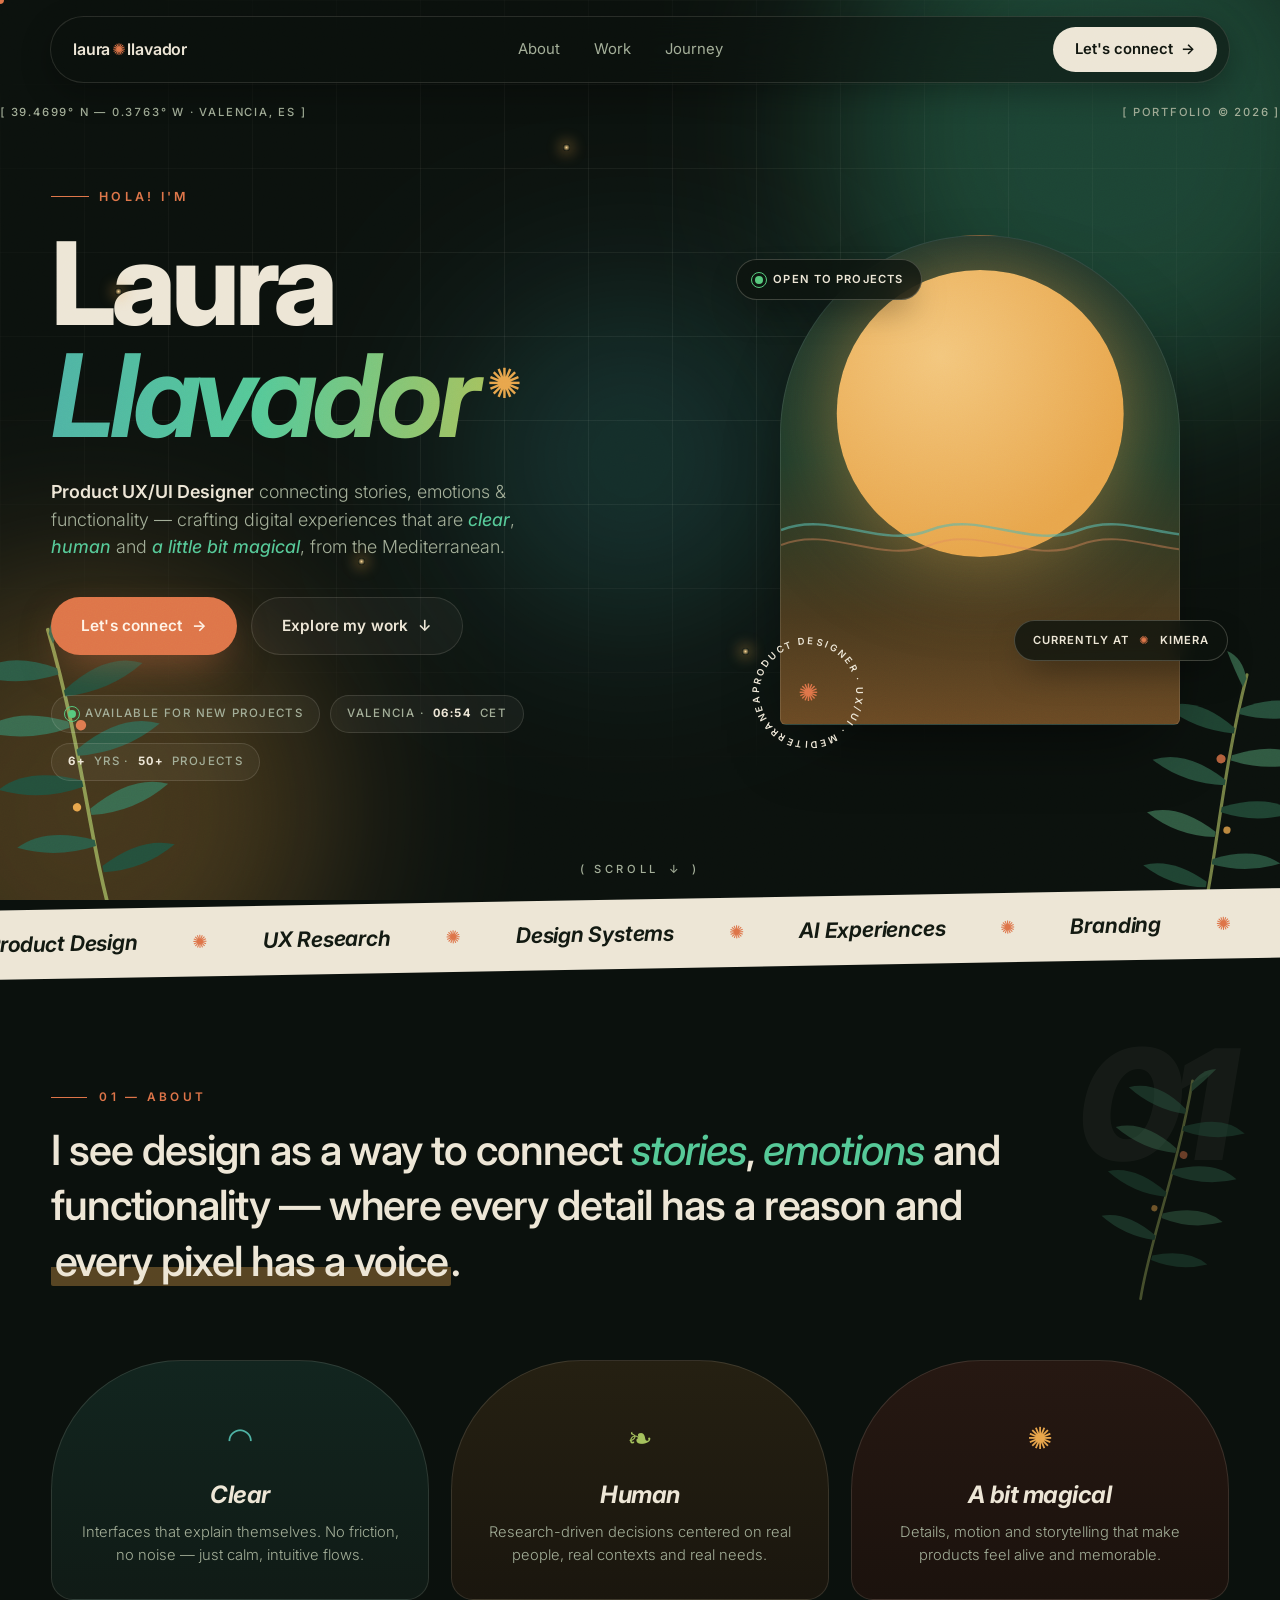
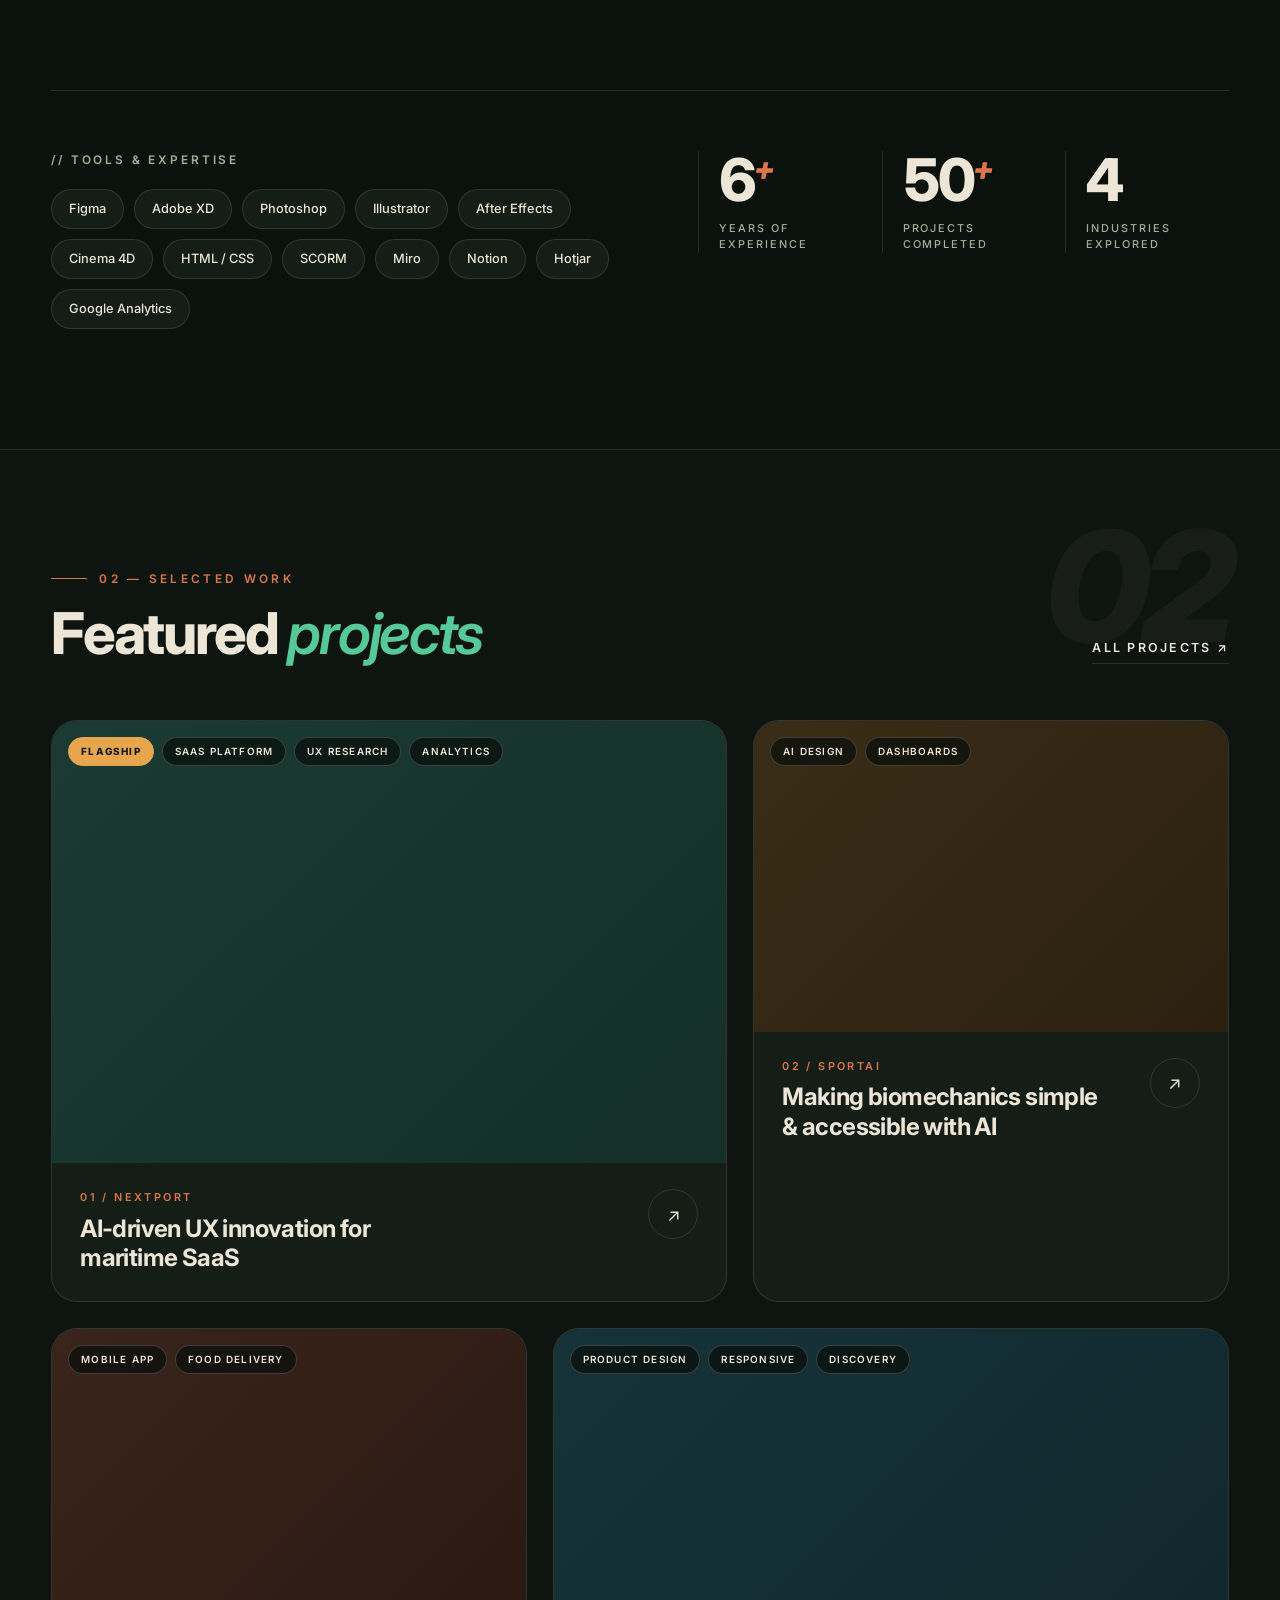
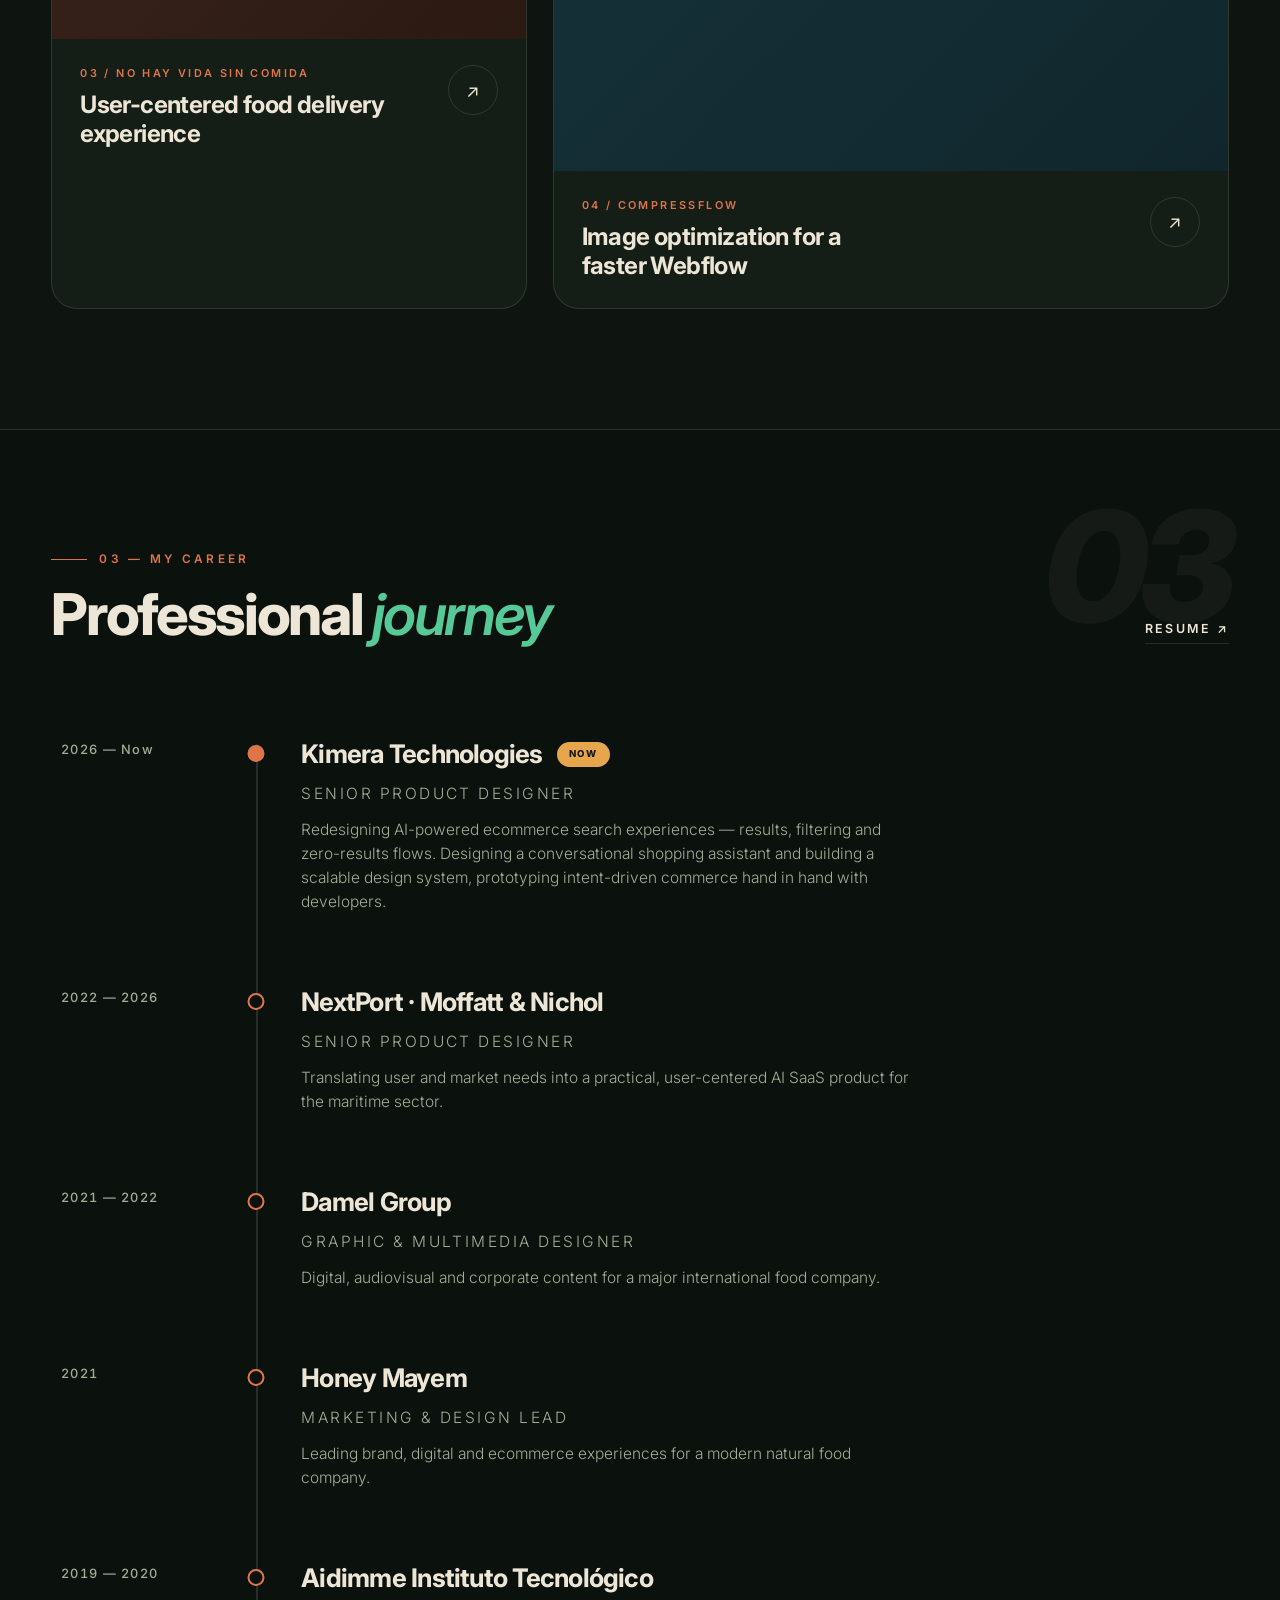
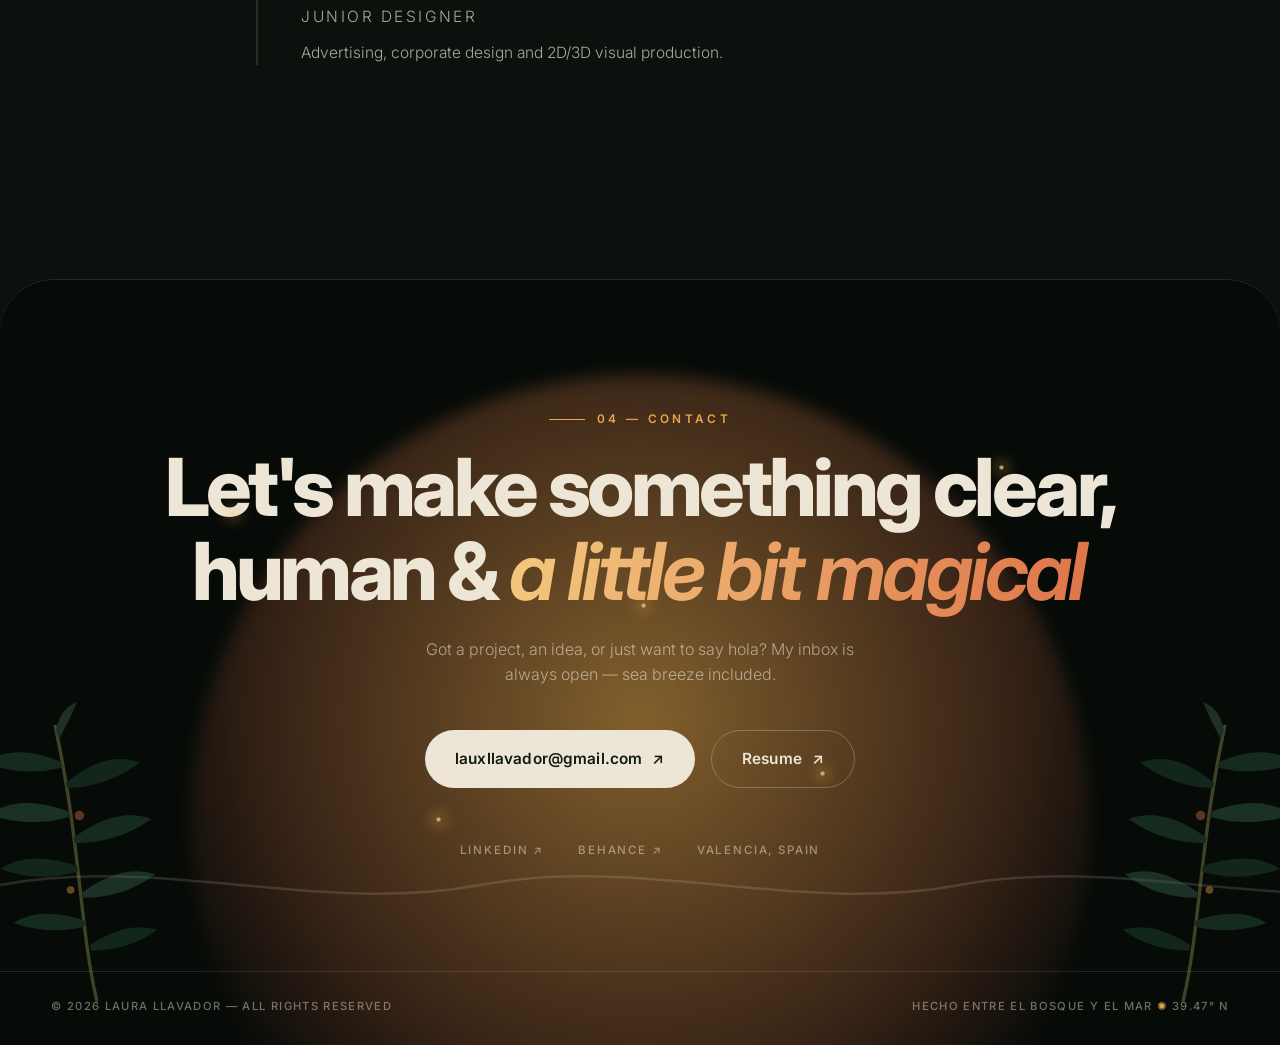
==== index.html @ 6c256e26 "primer commit" ====
<!DOCTYPE html>
<html lang="en">
<head>
<meta charset="UTF-8">
<meta name="viewport" content="width=device-width, initial-scale=1.0">
<title>Laura Llavador — Product Designer</title>
<meta name="description" content="Laura Llavador — Product UX/UI Designer. Clear, human & a little bit magical digital experiences, crafted by the Mediterranean.">
<meta name="theme-color" content="#0B110D">
<link rel="preconnect" href="https://fonts.googleapis.com">
<link rel="preconnect" href="https://fonts.gstatic.com" crossorigin>
<link href="https://fonts.googleapis.com/css2?family=Inter:ital,opsz,wght@0,14..32,100..900;1,14..32,100..900&display=swap" rel="stylesheet">
<link rel="stylesheet" href="styles.css">
</head>
<body>
<div class="progress"><i></i></div>
<div class="cursor-dot"></div>
<div class="cursor-ring"></div>

<!-- hoja tropical reutilizable -->
<svg width="0" height="0" style="position:absolute" aria-hidden="true">
  <defs>
    <g id="frond-art">
      <path d="M111 316 C104 240 117 150 108 26" stroke="#8E9B52" stroke-width="3.5" fill="none" stroke-linecap="round"/>
      <path d="M109 64 Q64 36 30 54 Q68 74 109 70 Z" fill="#2D5C46"/>
      <path d="M111 86 Q158 58 190 76 Q154 96 111 92 Z" fill="#24503C"/>
      <path d="M109 116 Q60 90 26 108 Q66 128 109 122 Z" fill="#3A6B4F"/>
      <path d="M111 144 Q160 118 194 136 Q156 156 111 150 Z" fill="#2D5C46"/>
      <path d="M110 174 Q62 150 30 166 Q68 186 110 180 Z" fill="#24503C"/>
      <path d="M112 202 Q158 178 190 194 Q154 214 112 208 Z" fill="#3A6B4F"/>
      <path d="M110 232 Q66 210 36 224 Q70 242 110 238 Z" fill="#2D5C46"/>
      <path d="M112 258 Q154 238 184 252 Q150 270 112 264 Z" fill="#24503C"/>
      <path d="M108 30 Q116 8 134 4 Q122 24 110 40 Z" fill="#3A6B4F"/>
      <circle cx="120" cy="122" r="5" fill="#DE7549"/>
      <circle cx="100" cy="198" r="4" fill="#E8A64C"/>
    </g>
  </defs>
</svg>

<header class="nav" id="nav">
  <a class="logo" href="index.html">laura<span class="star">✺</span>llavador</a>
  <nav class="nav-links">
    <a href="#about">About</a>
    <a href="#work">Work</a>
    <a href="#journey">Journey</a>
  </nav>
  <a class="nav-cta magnetic" href="#contact">Let's connect <span class="arr">→</span></a>
  <button class="burger" id="burger" aria-label="Menu" aria-expanded="false"><span></span><span></span></button>
</header>

<nav class="mmenu" id="mmenu">
  <a href="#about"><i>01</i> About</a>
  <a href="#work"><i>02</i> Work</a>
  <a href="#journey"><i>03</i> Journey</a>
  <a href="#contact"><i>04</i> Contact</a>
</nav>

<main id="top">

<!-- ================= HERO ================= -->
<section class="hero" id="hero">
  <div class="grid-lines"></div>
  <div class="blob blob-1"></div>
  <div class="blob blob-2"></div>
  <div class="blob blob-3"></div>

  <div class="frond" style="left:-36px;bottom:-34px;width:230px;transform:rotate(-12deg)">
    <svg viewBox="0 0 220 320"><use href="#frond-art"/></svg>
  </div>
  <div class="frond" style="right:-44px;bottom:-40px;width:200px;transform:scaleX(-1) rotate(-10deg);opacity:.8">
    <svg viewBox="0 0 220 320"><use href="#frond-art"/></svg>
  </div>

  <span class="ff" style="left:9%;top:32%;animation-duration:11s,3.4s;animation-delay:-3s,-.8s"></span>
  <span class="ff" style="left:44%;top:16%;animation-duration:13s,2.7s;animation-delay:-6s,-1.6s"></span>
  <span class="ff" style="left:58%;top:72%;animation-duration:9s,3.9s;animation-delay:-2s,-.4s"></span>
  <span class="ff" style="left:28%;top:62%;animation-duration:14s,3.1s;animation-delay:-8s,-2.2s"></span>

  <div class="container">
    <div class="hero-meta">
      <span>[ 39.4699° N — 0.3763° W · Valencia, ES ]</span>
      <span>[ Portfolio © 2026 ]</span>
    </div>

    <div class="hero-grid">
      <div>
        <p class="eyebrow">Hola! I'm</p>
        <h1 class="hero-title">
          <span class="line"><span class="up">Laura</span></span>
          <span class="line"><span class="up"><em class="grad">Llavador</em><span class="star">✺</span></span></span>
        </h1>
        <p class="hero-sub">
          <strong>Product UX/UI Designer</strong> connecting stories, emotions &amp; functionality —
          crafting digital experiences that are <em>clear</em>, <em>human</em> and
          <em>a little bit magical</em>, from the Mediterranean.
        </p>
        <div class="hero-ctas">
          <a class="btn btn-primary magnetic" href="#contact">Let's connect <span class="arr">→</span></a>
          <a class="btn btn-ghost magnetic" href="#work">Explore my work <span class="arr">↓</span></a>
        </div>
        <div class="hero-chips">
          <span class="chip"><span class="dot-live"></span> Available for new projects</span>
          <span class="chip">Valencia · <b id="clock">--:--</b> CET</span>
          <span class="chip"><b>6+</b> yrs · <b>50+</b> projects</span>
        </div>
      </div>

      <div class="portrait-zone">
        <div class="portrait">
          <div class="arch">
            <div class="sun-disc"></div>
            <div class="arch-waves">
              <svg viewBox="0 0 800 60" preserveAspectRatio="none" height="60">
                <path d="M0,30 C50,10 100,50 150,30 C200,10 250,50 300,30 C350,10 400,50 450,30 C500,10 550,50 600,30 C650,10 700,50 750,30 C775,20 800,30 800,30"
                      fill="none" stroke="#58B7AB" stroke-width="2.5"/>
                <path d="M0,45 C50,25 100,65 150,45 C200,25 250,65 300,45 C350,25 400,65 450,45 C500,25 550,65 600,45 C650,25 700,65 750,45 C775,35 800,45 800,45"
                      fill="none" stroke="#E08A5F" stroke-width="2" opacity=".7"/>
              </svg>
            </div>
            <img src="https://www.laurallavador.com/images/laura.png" alt="Laura Llavador portrait" onerror="this.style.display='none'">
          </div>
          <div class="badge badge-avail"><span class="dot-live"></span> Open to projects</div>
          <div class="badge badge-work">Currently at <span class="star">✺</span> Kimera</div>
          <div class="rotor">
            <svg viewBox="0 0 100 100">
              <defs><path id="circ" d="M50,50 m-39,0 a39,39 0 1,1 78,0 a39,39 0 1,1 -78,0"/></defs>
              <text><textPath href="#circ">PRODUCT DESIGNER · UX/UI · MEDITERRANEAN ·</textPath></text>
            </svg>
            <span class="core">✺</span>
          </div>
        </div>
      </div>
    </div>
  </div>
  <div class="scroll-hint">( scroll <i>↓</i> )</div>
</section>

<!-- ================= MARQUEE ================= -->
<div class="marquee" aria-hidden="true">
  <div class="marquee-track">
    <div class="marquee-group">
      <span>Product Design</span><i>✺</i><span>UX Research</span><i>✺</i>
      <span>Design Systems</span><i>✺</i><span>AI Experiences</span><i>✺</i>
      <span>Branding</span><i>✺</i><span>3D &amp; Motion</span><i>✺</i>
      <span>Mediterranean Soul</span><i>✺</i>
    </div>
    <div class="marquee-group">
      <span>Product Design</span><i>✺</i><span>UX Research</span><i>✺</i>
      <span>Design Systems</span><i>✺</i><span>AI Experiences</span><i>✺</i>
      <span>Branding</span><i>✺</i><span>3D &amp; Motion</span><i>✺</i>
      <span>Mediterranean Soul</span><i>✺</i>
    </div>
  </div>
</div>

<!-- ================= ABOUT ================= -->
<section id="about">
  <span class="sec-num">01</span>
  <div class="frond" style="right:2vw;top:90px;width:170px;transform:rotate(14deg);opacity:.45">
    <svg viewBox="0 0 220 320"><use href="#frond-art"/></svg>
  </div>
  <div class="container">
    <p class="sec-label reveal">01 — About</p>
    <p class="statement reveal">
      I see design as a way to connect <em>stories</em>, <em>emotions</em> and functionality —
      where every detail has a reason and <span class="hl">every pixel has a voice</span>.
    </p>

    <div class="values" data-stagger>
      <div class="value-card reveal">
        <span class="value-glyph">◠</span>
        <h3>Clear</h3>
        <p>Interfaces that explain themselves. No friction, no noise — just calm, intuitive flows.</p>
      </div>
      <div class="value-card reveal">
        <span class="value-glyph">❧</span>
        <h3>Human</h3>
        <p>Research-driven decisions centered on real people, real contexts and real needs.</p>
      </div>
      <div class="value-card reveal">
        <span class="value-glyph">✺</span>
        <h3>A bit magical</h3>
        <p>Details, motion and storytelling that make products feel alive and memorable.</p>
      </div>
    </div>

    <div class="about-foot">
      <div class="reveal">
        <p class="tools-title">// Tools &amp; expertise</p>
        <div class="tools" data-stagger>
          <span class="tool reveal">Figma</span><span class="tool reveal">Adobe XD</span>
          <span class="tool reveal">Photoshop</span><span class="tool reveal">Illustrator</span>
          <span class="tool reveal">After Effects</span><span class="tool reveal">Cinema 4D</span>
          <span class="tool reveal">HTML / CSS</span><span class="tool reveal">SCORM</span>
          <span class="tool reveal">Miro</span><span class="tool reveal">Notion</span>
          <span class="tool reveal">Hotjar</span><span class="tool reveal">Google Analytics</span>
        </div>
      </div>
      <div class="stats" data-stagger>
        <div class="stat reveal">
          <div class="stat-num"><span data-count="6">0</span><sup>+</sup></div>
          <div class="stat-label">Years of experience</div>
        </div>
        <div class="stat reveal">
          <div class="stat-num"><span data-count="50">0</span><sup>+</sup></div>
          <div class="stat-label">Projects completed</div>
        </div>
        <div class="stat reveal">
          <div class="stat-num"><span data-count="4">0</span></div>
          <div class="stat-label">Industries explored</div>
        </div>
      </div>
    </div>
  </div>
</section>

<!-- ================= WORK ================= -->
<section id="work">
  <span class="sec-num">02</span>
  <div class="container">
    <div class="sec-head reveal">
      <div>
        <p class="sec-label">02 — Selected work</p>
        <h2 class="sec-title">Featured <em>projects</em></h2>
      </div>
      <a class="sec-link" href="https://www.laurallavador.com/work" target="_blank" rel="noopener">All projects ↗</a>
    </div>

    <div class="work-grid" data-stagger>
      <a class="card card-w7 reveal" href="nextport.html">
        <div class="card-media">
          <div class="card-tags">
            <span class="tag tag-hot">Flagship</span>
            <span class="tag">SaaS Platform</span><span class="tag">UX Research</span><span class="tag">Analytics</span>
          </div>
          <img src="https://www.laurallavador.com/images/np-hero.png" alt="Nextport maritime SaaS" loading="lazy" onerror="this.style.display='none'">
        </div>
        <div class="card-body">
          <div><span class="card-num">01 / Nextport</span>
            <h3>AI-driven UX innovation for maritime SaaS</h3></div>
          <span class="card-cta">↗</span>
        </div>
      </a>

      <a class="card card-w5 reveal" href="sportai.html">
        <div class="card-media">
          <div class="card-tags">
            <span class="tag">AI Design</span><span class="tag">Dashboards</span>
          </div>
          <img src="https://www.laurallavador.com/images/sportai3.png" alt="SportAI biomechanics" loading="lazy" onerror="this.style.display='none'">
        </div>
        <div class="card-body">
          <div><span class="card-num">02 / SportAI</span>
            <h3>Making biomechanics simple &amp; accessible with AI</h3></div>
          <span class="card-cta">↗</span>
        </div>
      </a>

      <a class="card card-w5 reveal" href="comida.html">
        <div class="card-media">
          <div class="card-tags">
            <span class="tag">Mobile App</span><span class="tag">Food Delivery</span>
          </div>
          <img src="https://www.laurallavador.com/images/nohaymain.png" alt="No Hay Vida Sin Comida app" loading="lazy" onerror="this.style.display='none'">
        </div>
        <div class="card-body">
          <div><span class="card-num">03 / No Hay Vida Sin Comida</span>
            <h3>User-centered food delivery experience</h3></div>
          <span class="card-cta">↗</span>
        </div>
      </a>

      <a class="card card-w7 reveal" href="compressflow.html">
        <div class="card-media">
          <div class="card-tags">
            <span class="tag">Product Design</span><span class="tag">Responsive</span><span class="tag">Discovery</span>
          </div>
          <img src="https://www.laurallavador.com/images/webflowmain.png" alt="Compressflow for Webflow" loading="lazy" onerror="this.style.display='none'">
        </div>
        <div class="card-body">
          <div><span class="card-num">04 / Compressflow</span>
            <h3>Image optimization for a faster Webflow</h3></div>
          <span class="card-cta">↗</span>
        </div>
      </a>
    </div>
  </div>
</section>

<!-- ================= JOURNEY ================= -->
<section id="journey">
  <span class="sec-num">03</span>
  <div class="container">
    <div class="sec-head reveal">
      <div>
        <p class="sec-label">03 — My career</p>
        <h2 class="sec-title">Professional <em>journey</em></h2>
      </div>
      <a class="sec-link" href="https://www.laurallavador.com/resume" target="_blank" rel="noopener">Resume ↗</a>
    </div>

    <div class="timeline">
      <div class="t-item now reveal">
        <span class="t-year">2026 — Now</span>
        <span class="t-line"></span>
        <div class="t-body">
          <h3>Kimera Technologies <span class="t-now">Now</span></h3>
          <p class="t-role">Senior Product Designer</p>
          <p>Redesigning AI-powered ecommerce search experiences — results, filtering and zero-results flows. Designing a conversational shopping assistant and building a scalable design system, prototyping intent-driven commerce hand in hand with developers.</p>
        </div>
      </div>
      <div class="t-item reveal">
        <span class="t-year">2022 — 2026</span>
        <span class="t-line"></span>
        <div class="t-body">
          <h3>NextPort · Moffatt &amp; Nichol</h3>
          <p class="t-role">Senior Product Designer</p>
          <p>Translating user and market needs into a practical, user-centered AI SaaS product for the maritime sector.</p>
        </div>
      </div>
      <div class="t-item reveal">
        <span class="t-year">2021 — 2022</span>
        <span class="t-line"></span>
        <div class="t-body">
          <h3>Damel Group</h3>
          <p class="t-role">Graphic &amp; Multimedia Designer</p>
          <p>Digital, audiovisual and corporate content for a major international food company.</p>
        </div>
      </div>
      <div class="t-item reveal">
        <span class="t-year">2021</span>
        <span class="t-line"></span>
        <div class="t-body">
          <h3>Honey Mayem</h3>
          <p class="t-role">Marketing &amp; Design Lead</p>
          <p>Leading brand, digital and ecommerce experiences for a modern natural food company.</p>
        </div>
      </div>
      <div class="t-item reveal">
        <span class="t-year">2019 — 2020</span>
        <span class="t-line"></span>
        <div class="t-body">
          <h3>Aidimme Instituto Tecnológico</h3>
          <p class="t-role">Junior Designer</p>
          <p>Advertising, corporate design and 2D/3D visual production.</p>
        </div>
      </div>
    </div>
  </div>
</section>

<!-- ================= CONTACT ================= -->
<section id="contact">
  <div class="sunset"></div>
  <div class="c-waves">
    <svg viewBox="0 0 1600 80" preserveAspectRatio="none" height="80">
      <path d="M0,40 C100,10 200,70 300,40 C400,10 500,70 600,40 C700,10 800,70 900,40 C1000,10 1100,70 1200,40 C1300,10 1400,70 1500,40 C1550,25 1600,40 1600,40"
            fill="none" stroke="#EDE6D6" stroke-width="2.5"/>
    </svg>
  </div>
  <div class="frond" style="left:-30px;bottom:40px;width:210px;transform:rotate(-8deg);opacity:.4">
    <svg viewBox="0 0 220 320"><use href="#frond-art"/></svg>
  </div>
  <div class="frond" style="right:-30px;bottom:40px;width:210px;transform:scaleX(-1) rotate(-8deg);opacity:.4">
    <svg viewBox="0 0 220 320"><use href="#frond-art"/></svg>
  </div>
  <span class="ff" style="left:18%;top:30%;animation-duration:12s,3.2s;animation-delay:-4s,-1s"></span>
  <span class="ff" style="left:78%;top:24%;animation-duration:10s,2.6s;animation-delay:-2s,-.5s"></span>
  <span class="ff" style="left:64%;top:64%;animation-duration:14s,3.8s;animation-delay:-7s,-1.9s"></span>
  <span class="ff" style="left:34%;top:70%;animation-duration:11s,3s;animation-delay:-5s,-2.4s"></span>
  <span class="ff" style="left:50%;top:42%;animation-duration:13s,2.9s;animation-delay:-9s,-.2s"></span>

  <div class="container contact-inner">
    <p class="sec-label contact-label reveal">04 — Contact</p>
    <h2 class="contact-title reveal">Let's make something clear, human &amp; <em>a little bit magical</em></h2>
    <p class="contact-sub reveal">Got a project, an idea, or just want to say hola? My inbox is always open — sea breeze included.</p>
    <div class="contact-ctas reveal">
      <a class="btn btn-sand magnetic" href="mailto:lauxllavador@gmail.com">lauxllavador@gmail.com <span class="arr">↗</span></a>
      <a class="btn btn-line magnetic" href="https://www.laurallavador.com/resume" target="_blank" rel="noopener">Resume <span class="arr">↗</span></a>
    </div>
    <div class="contact-meta reveal">
      <a href="https://www.linkedin.com/in/laurallavadorgarcia/" target="_blank" rel="noopener">LinkedIn ↗</a>
      <a href="https://www.behance.net/laurallavador" target="_blank" rel="noopener">Behance ↗</a>
      <span>Valencia, Spain</span>
    </div>
  </div>
  <footer>
    <div class="container foot-inner">
      <span>© 2026 Laura Llavador — All rights reserved</span>
      <span>Hecho entre el bosque y el mar <span class="star">✺</span> 39.47° N</span>
    </div>
  </footer>
</section>

</main>
<script src="main.js"></script>
</body>
</html>
---- styles.css ----
/* ====== BOSQUE MEDITERRÁNEO — design system · Laura Llavador ====== */
:root{
  --bg:#0B110D;            /* noche de bosque */
  --bg-2:#0E140F;          /* banda de sección */
  --surface:#141D16;       /* tarjetas */
  --abyss:#070B08;         /* contacto */
  --ink:#EDE6D6;           /* texto arena */
  --ink-soft:#A3AE98;      /* texto musgo claro */
  --cream:#EDE6D6;
  --sea:#4FB3A5;
  --turquoise:#56C998;
  --leaf:#A6C25E;          /* lima oliva viva */
  --olive:#8E9B52;
  --terracotta:#DE7549;    /* barro rústico */
  --terracotta-dark:#C45E37;
  --sun:#E8A64C;           /* ámbar */
  --sun-soft:#F3C77E;
  --line:rgba(237,230,214,.13);
  --shadow:0 30px 70px -25px rgba(0,0,0,.65);
  --ease:cubic-bezier(.22,1,.36,1);
}
*{margin:0;padding:0;box-sizing:border-box}
html{scroll-behavior:smooth;scroll-padding-top:100px;color-scheme:dark}
body{
  font-family:'Inter',system-ui,sans-serif;
  background:var(--bg);
  color:var(--ink);
  overflow-x:hidden;
  -webkit-font-smoothing:antialiased;
  line-height:1.55;
}
::selection{background:var(--leaf);color:#10150D}
img{max-width:100%;display:block}
a{color:inherit;text-decoration:none}
button{font:inherit;background:none;border:none;color:inherit;cursor:pointer}
ul{list-style:none}
.container{width:min(1180px,92vw);margin-inline:auto}

/* grain rústico */
body::after{
  content:"";position:fixed;inset:0;z-index:998;pointer-events:none;
  background-image:url("data:image/svg+xml;utf8,<svg xmlns='http://www.w3.org/2000/svg' width='240' height='240'><filter id='n'><feTurbulence type='fractalNoise' baseFrequency='0.85' numOctaves='2' stitchTiles='stitch'/></filter><rect width='240' height='240' filter='url(%23n)'/></svg>");
  opacity:.07;mix-blend-mode:overlay;
}

/* barra de progreso de scroll */
.progress{position:fixed;top:0;left:0;right:0;height:3px;z-index:140;pointer-events:none}
.progress i{
  display:block;height:100%;width:100%;transform-origin:0 50%;transform:scaleX(0);
  background:linear-gradient(90deg,var(--sea),var(--leaf),var(--sun));
}

/* hojas y luciérnagas */
.frond{position:absolute;pointer-events:none;z-index:1}
.frond svg{display:block;width:100%;height:auto;animation:sway 9s ease-in-out infinite;transform-origin:50% 100%}
@keyframes sway{0%,100%{transform:rotate(-2.5deg)}50%{transform:rotate(2.5deg)}}
.ff{
  position:absolute;width:7px;height:7px;border-radius:50%;pointer-events:none;z-index:3;
  background:radial-gradient(circle,#F6D391 0%,rgba(243,199,126,.45) 40%,transparent 70%);
  box-shadow:0 0 14px 3px rgba(232,166,76,.45);
  animation-name:ffdrift,ffblink;
  animation-timing-function:ease-in-out,ease-in-out;
  animation-iteration-count:infinite,infinite;
  animation-direction:alternate,normal;
}
@keyframes ffdrift{from{transform:translate(0,0)}to{transform:translate(36px,-48px)}}
@keyframes ffblink{0%,100%{opacity:.12}50%{opacity:1}}

/* ============ NAV ============ */
.nav{
  position:fixed;top:16px;left:50%;transform:translateX(-50%);z-index:120;
  width:min(1180px,94vw);
  display:flex;align-items:center;justify-content:space-between;gap:12px;
  padding:10px 12px 10px 22px;border-radius:999px;
  background:rgba(11,17,13,.55);
  backdrop-filter:blur(16px);-webkit-backdrop-filter:blur(16px);
  border:1px solid var(--line);
  box-shadow:0 10px 30px rgba(0,0,0,.3);
  transition:box-shadow .4s,background .4s;
}
.nav.scrolled{background:rgba(9,14,11,.85);box-shadow:0 16px 44px rgba(0,0,0,.45)}
.logo{font-size:1rem;font-weight:600;letter-spacing:-.01em;display:flex;align-items:center;gap:2px}
.logo .star{color:var(--terracotta);display:inline-block;animation:spin 9s linear infinite}
.nav-links{display:flex;gap:2px;align-items:center}
.nav-links a{
  padding:9px 16px;border-radius:999px;font-size:.93rem;color:var(--ink-soft);
  transition:background .3s,color .3s;
}
.nav-links a:hover{background:rgba(237,230,214,.08);color:var(--ink)}
.nav-cta{
  background:var(--cream);color:#11160F;padding:11px 22px;border-radius:999px;
  font-size:.93rem;font-weight:600;display:inline-flex;align-items:center;gap:8px;
  transition:background .3s,transform .3s;
}
.nav-cta:hover{background:var(--leaf)}
.burger{display:none;width:42px;height:42px;border-radius:50%;background:var(--cream);position:relative;z-index:130}
.burger span{position:absolute;left:12px;right:12px;height:1.6px;background:var(--bg);transition:.35s var(--ease)}
.burger span:nth-child(1){top:17px}
.burger span:nth-child(2){top:24px}
body.menu-open .burger span:nth-child(1){top:20.5px;transform:rotate(45deg)}
body.menu-open .burger span:nth-child(2){top:20.5px;transform:rotate(-45deg)}

/* mobile menu */
.mmenu{
  position:fixed;inset:0;z-index:110;background:var(--bg);
  display:flex;flex-direction:column;justify-content:center;gap:4px;padding:0 8vw;
  opacity:0;pointer-events:none;transition:opacity .45s var(--ease);
}
body.menu-open .mmenu{opacity:1;pointer-events:auto}
.mmenu a{
  font-size:clamp(2.3rem,9vw,3.5rem);font-weight:750;letter-spacing:-.03em;padding:12px 0;
  border-bottom:1px solid var(--line);display:flex;align-items:baseline;gap:18px;
  transform:translateY(24px);opacity:0;transition:.5s var(--ease);
}
body.menu-open .mmenu a{transform:none;opacity:1}
.mmenu a:nth-child(2){transition-delay:.06s}.mmenu a:nth-child(3){transition-delay:.12s}
.mmenu a:nth-child(4){transition-delay:.18s}.mmenu a:nth-child(5){transition-delay:.24s}
.mmenu a i{font-style:normal;font-size:.8rem;font-weight:500;letter-spacing:.2em;color:var(--terracotta)}

/* ============ HERO (home) ============ */
.hero{
  position:relative;min-height:100svh;display:flex;align-items:center;
  padding:150px 0 90px;overflow:hidden;
}
.grid-lines{
  position:absolute;inset:0;pointer-events:none;opacity:.5;
  background-image:linear-gradient(var(--line) 1px,transparent 1px),linear-gradient(90deg,var(--line) 1px,transparent 1px);
  background-size:84px 84px;
  -webkit-mask-image:radial-gradient(ellipse 90% 70% at 50% 38%,#000 25%,transparent 72%);
  mask-image:radial-gradient(ellipse 90% 70% at 50% 38%,#000 25%,transparent 72%);
}
.blob{
  position:absolute;border-radius:50%;filter:blur(85px);pointer-events:none;
  mix-blend-mode:screen;animation:breathe 9s ease-in-out infinite alternate;
  transform:translate(calc(var(--px,0)*1px),calc(var(--py,0)*1px));
}
.blob-1{width:560px;height:560px;background:#1E5C44;top:-150px;right:-110px;opacity:.6}
.blob-2{width:480px;height:480px;background:#6E4A1C;bottom:-150px;left:-150px;opacity:.55;animation-delay:-3s}
.blob-3{width:340px;height:340px;background:#174D4D;top:32%;left:36%;opacity:.45;animation-delay:-6s}
@keyframes breathe{from{opacity:.32}to{opacity:.62}}

.hero-meta{
  position:absolute;top:104px;left:0;right:0;
  display:flex;justify-content:space-between;
  font-size:.7rem;font-weight:500;letter-spacing:.16em;
  color:var(--ink-soft);text-transform:uppercase;font-variant-numeric:tabular-nums;
}
.hero-grid{
  position:relative;z-index:2;display:grid;grid-template-columns:1.12fr .88fr;
  gap:48px;align-items:center;width:100%;
}
.eyebrow{
  display:inline-flex;align-items:center;gap:10px;
  font-size:.78rem;font-weight:600;letter-spacing:.26em;text-transform:uppercase;
  color:var(--terracotta);margin-bottom:22px;
}
.eyebrow::before{content:"";width:38px;height:1.5px;background:var(--terracotta)}
.hero-title{
  font-weight:780;
  font-size:clamp(3.3rem,9vw,7.2rem);line-height:.97;letter-spacing:-.045em;
}
.line{display:block;overflow:hidden;padding-bottom:.07em;margin-bottom:-.07em}
.line .up{display:block;transform:translateY(118%);transition:transform 1.1s var(--ease)}
.line:nth-child(2) .up{transition-delay:.14s}
body.loaded .line .up{transform:none}
.grad{
  font-style:italic;font-weight:680;display:inline-block;padding-right:.1em;
  background:linear-gradient(94deg,var(--sea) 0%,var(--turquoise) 48%,var(--leaf) 100%);
  -webkit-background-clip:text;background-clip:text;color:transparent;
}
.hero-title .star{
  display:inline-block;font-style:normal;color:var(--sun);font-size:.36em;
  vertical-align:super;animation:spin 12s linear infinite;
  -webkit-text-fill-color:var(--sun);
}
.hero-sub{
  max-width:46ch;margin-top:26px;font-size:clamp(1rem,1.4vw,1.16rem);
  color:var(--ink-soft);font-weight:300;
}
.hero-sub em{font-style:italic;color:var(--turquoise);font-weight:450}
.hero-sub strong{color:var(--ink);font-weight:600}
.hero-ctas{display:flex;flex-wrap:wrap;gap:14px;margin-top:36px}
.btn{
  display:inline-flex;align-items:center;gap:10px;border-radius:999px;
  padding:16px 30px;font-size:.96rem;font-weight:600;letter-spacing:.01em;
  transition:background .35s,color .35s,border-color .35s,transform .35s var(--ease);
  will-change:transform;
}
.btn .arr{transition:transform .35s var(--ease);display:inline-block}
.btn:hover .arr{transform:translateX(5px)}
.btn-primary{background:var(--terracotta);color:#FFF3E6;box-shadow:0 16px 40px -12px rgba(222,117,73,.5)}
.btn-primary:hover{background:var(--terracotta-dark)}
.btn-ghost{border:1.5px solid var(--line);color:var(--ink);background:rgba(237,230,214,.04)}
.btn-ghost:hover{border-color:var(--cream);background:rgba(237,230,214,.08)}
.hero-chips{display:flex;flex-wrap:wrap;gap:10px;margin-top:40px}
.chip{
  display:inline-flex;align-items:center;gap:9px;
  font-size:.72rem;font-weight:500;letter-spacing:.12em;text-transform:uppercase;
  padding:9px 16px;border:1px solid var(--line);border-radius:999px;
  background:rgba(237,230,214,.05);color:var(--ink-soft);font-variant-numeric:tabular-nums;
}
.chip b{color:var(--ink);font-weight:700}
.dot-live{width:8px;height:8px;border-radius:50%;background:#57C97E;position:relative}
.dot-live::after{content:"";position:absolute;inset:-4px;border-radius:50%;border:1.5px solid #57C97E;animation:ping 1.8s ease-out infinite}
@keyframes ping{0%{transform:scale(.4);opacity:.9}80%,100%{transform:scale(1.25);opacity:0}}

/* portrait */
.portrait-zone{position:relative;z-index:2;display:flex;justify-content:center}
.portrait{position:relative;width:min(400px,78vw)}
.arch{
  position:relative;overflow:hidden;aspect-ratio:4/4.9;
  border-radius:999px 999px 30px 30px;
  background:linear-gradient(180deg,#16312B 0%,#1C3A2A 46%,#4A3A1E 78%,#6B4A24 100%);
  border:1px solid var(--line);box-shadow:var(--shadow);
}
.sun-disc{
  position:absolute;top:7%;left:50%;transform:translateX(-50%);
  width:72%;aspect-ratio:1;border-radius:50%;
  background:radial-gradient(circle at 36% 30%,var(--sun-soft),var(--sun) 72%);
  box-shadow:0 0 90px rgba(232,166,76,.55);
  animation:sunfloat 7s ease-in-out infinite alternate;
}
@keyframes sunfloat{from{transform:translateX(-50%) translateY(0)}to{transform:translateX(-50%) translateY(-12px)}}
.arch-waves{position:absolute;left:0;right:0;top:54%;opacity:.6}
.arch-waves svg{display:block;width:200%;animation:drift 9s linear infinite}
@keyframes drift{to{transform:translateX(-50%)}}
.arch img{position:relative;z-index:2;width:100%;height:100%;object-fit:cover;object-position:center bottom}
.badge{
  position:absolute;z-index:4;display:flex;align-items:center;gap:10px;
  background:rgba(12,18,14,.78);backdrop-filter:blur(10px);
  border:1px solid rgba(237,230,214,.22);border-radius:999px;padding:11px 18px;
  font-size:.7rem;font-weight:600;letter-spacing:.1em;text-transform:uppercase;
  box-shadow:0 16px 34px -12px rgba(0,0,0,.55);white-space:nowrap;
}
.badge-avail{top:24px;left:-44px;animation:hover1 6s ease-in-out infinite alternate}
.badge-work{bottom:64px;right:-48px;animation:hover1 7s ease-in-out infinite alternate-reverse}
.badge-work .star{color:var(--terracotta)}
@keyframes hover1{from{transform:translateY(0)}to{transform:translateY(-14px)}}
.rotor{position:absolute;z-index:5;bottom:-30px;left:-34px;width:124px;height:124px}
.rotor svg{width:100%;height:100%;animation:spin 16s linear infinite}
.rotor svg text{font-family:'Inter',sans-serif;font-size:7.6px;font-weight:600;letter-spacing:.24em;fill:var(--ink)}
.rotor .core{
  position:absolute;inset:0;display:flex;align-items:center;justify-content:center;
  font-size:1.5rem;color:var(--terracotta);animation:spin 16s linear infinite reverse;
}
@keyframes spin{to{transform:rotate(360deg)}}
.scroll-hint{
  position:absolute;bottom:22px;left:50%;transform:translateX(-50%);
  font-size:.7rem;font-weight:500;letter-spacing:.32em;text-transform:uppercase;
  color:var(--ink-soft);display:flex;align-items:center;gap:10px;z-index:2;
}
.scroll-hint i{font-style:normal;animation:bob 1.6s ease-in-out infinite}
@keyframes bob{0%,100%{transform:translateY(0)}50%{transform:translateY(7px)}}
/* ============ MARQUEE ============ */
.marquee{
  background:var(--cream);color:#131A12;overflow:hidden;
  padding:18px 0;transform:rotate(-1deg) scale(1.02);position:relative;z-index:4;
}
.marquee-track{display:flex;width:max-content;animation:marquee 30s linear infinite}
.marquee:hover .marquee-track{animation-play-state:paused}
.marquee-group{display:flex;align-items:center;gap:54px;padding-right:54px}
.marquee-group span{font-style:italic;font-size:1.3rem;font-weight:650;letter-spacing:-.02em;white-space:nowrap}
.marquee-group i{font-style:normal;color:var(--terracotta);font-size:1.1rem;animation:spin 7s linear infinite}
@keyframes marquee{to{transform:translateX(-50%)}}

/* ============ SECTIONS ============ */
section{position:relative;padding:120px 0}
.sec-head{display:flex;align-items:flex-end;justify-content:space-between;gap:24px;margin-bottom:56px}
.sec-label{
  display:flex;align-items:center;gap:12px;
  font-size:.74rem;font-weight:600;letter-spacing:.28em;text-transform:uppercase;
  color:var(--terracotta);margin-bottom:16px;
}
.sec-label::before{content:"";width:36px;height:1.5px;background:var(--terracotta)}
.sec-title{font-weight:760;font-size:clamp(2.1rem,5vw,3.6rem);line-height:1.04;letter-spacing:-.04em}
.sec-title em{font-style:italic;font-weight:600;color:var(--turquoise)}
.sec-link{
  font-size:.78rem;font-weight:600;letter-spacing:.18em;text-transform:uppercase;
  display:inline-flex;align-items:center;gap:8px;padding-bottom:5px;
  border-bottom:1.5px solid var(--line);transition:border-color .3s,color .3s;white-space:nowrap;
}
.sec-link:hover{border-color:var(--leaf);color:var(--leaf)}

/* ============ ABOUT ============ */
.statement{
  font-weight:560;
  font-size:clamp(1.6rem,3.3vw,2.6rem);line-height:1.34;letter-spacing:-.025em;
  max-width:23em;position:relative;z-index:2;
}
.statement em{font-style:italic;color:var(--turquoise);font-weight:500}
.statement .hl{
  background:linear-gradient(transparent 62%,rgba(232,166,76,.35) 0);
  padding:0 .08em;border-radius:2px;
}
.values{display:grid;grid-template-columns:repeat(3,1fr);gap:22px;margin-top:70px;position:relative;z-index:2}
.value-card{
  border-radius:130px 130px 22px 22px;padding:54px 26px 32px;text-align:center;
  border:1px solid var(--line);
  transition:transform .5s var(--ease),box-shadow .5s,border-color .5s;
}
.value-card:hover{transform:translateY(-10px);box-shadow:var(--shadow);border-color:rgba(237,230,214,.3)}
.value-card:nth-child(1){background:linear-gradient(180deg,#12251F,#101B16)}
.value-card:nth-child(2){background:linear-gradient(180deg,#252012,#1A160E)}
.value-card:nth-child(3){background:linear-gradient(180deg,#261812,#1B120D)}
.value-glyph{font-size:1.9rem;margin-bottom:14px;display:inline-block}
.value-card:nth-child(1) .value-glyph{color:var(--sea)}
.value-card:nth-child(2) .value-glyph{color:var(--leaf)}
.value-card:nth-child(3) .value-glyph{color:var(--sun);animation:spin 10s linear infinite}
.value-card h3{font-style:italic;font-weight:680;font-size:1.5rem;letter-spacing:-.02em;margin-bottom:8px}
.value-card p{font-size:.92rem;color:var(--ink-soft);font-weight:300}
.about-foot{
  display:grid;grid-template-columns:1.05fr .95fr;gap:60px;align-items:start;margin-top:90px;
  padding-top:60px;border-top:1px solid var(--line);position:relative;z-index:2;
}
.tools-title{
  font-size:.74rem;font-weight:600;letter-spacing:.24em;text-transform:uppercase;
  color:var(--ink-soft);margin-bottom:20px;
}
.tools{display:flex;flex-wrap:wrap;gap:10px}
.tool{
  font-size:.8rem;font-weight:500;padding:9px 17px;
  border:1px solid var(--line);border-radius:999px;background:var(--surface);
  transition:background .3s,color .3s,transform .3s var(--ease),border-color .3s;
}
.tool:hover{background:var(--cream);color:#11160F;border-color:var(--cream);transform:translateY(-3px)}
.stats{display:grid;grid-template-columns:repeat(3,1fr);gap:20px}
.stat{border-left:1.5px solid var(--line);padding-left:20px}
.stat-num{
  font-weight:800;font-size:clamp(2.5rem,4.6vw,3.7rem);
  line-height:1;letter-spacing:-.045em;font-variant-numeric:tabular-nums;
}
.stat-num sup{color:var(--terracotta);font-size:.55em;font-style:italic}
.stat-label{font-size:.68rem;font-weight:500;letter-spacing:.18em;text-transform:uppercase;color:var(--ink-soft);margin-top:10px}

/* ============ WORK ============ */
#work{background:var(--bg-2);border-block:1px solid var(--line)}
.work-grid{display:grid;grid-template-columns:repeat(12,1fr);gap:26px}
.card{
  position:relative;display:flex;flex-direction:column;overflow:hidden;
  border-radius:26px;background:var(--surface);border:1px solid var(--line);
  transition:transform .55s var(--ease),box-shadow .55s,border-color .55s;
}
.card:hover{transform:translateY(-9px);box-shadow:var(--shadow);border-color:rgba(237,230,214,.28)}
.card-w7{grid-column:span 7}
.card-w5{grid-column:span 5}
.card-media{position:relative;overflow:hidden;aspect-ratio:16/10.5}
.card-media img{width:100%;height:100%;object-fit:cover;transition:transform .9s var(--ease)}
.card:hover .card-media img{transform:scale(1.06)}
.card:nth-child(1) .card-media{background:linear-gradient(135deg,#1A3A33,#143028)}
.card:nth-child(2) .card-media{background:linear-gradient(135deg,#3A2D17,#2C2110)}
.card:nth-child(3) .card-media{background:linear-gradient(135deg,#3A241B,#2B1A12)}
.card:nth-child(4) .card-media{background:linear-gradient(135deg,#16333A,#10262C)}
.card-tags{position:absolute;top:16px;left:16px;right:16px;display:flex;flex-wrap:wrap;gap:8px;z-index:3}
.tag{
  font-size:.62rem;font-weight:600;letter-spacing:.12em;text-transform:uppercase;
  background:rgba(9,14,11,.72);backdrop-filter:blur(8px);
  border:1px solid rgba(237,230,214,.2);border-radius:999px;padding:6px 12px;color:var(--ink);
}
.tag-hot{background:var(--sun);border-color:var(--sun);color:#131A12;font-weight:800}
.card-body{display:flex;align-items:flex-start;justify-content:space-between;gap:18px;padding:26px 28px 28px}
.card-num{
  font-size:.68rem;font-weight:600;letter-spacing:.22em;text-transform:uppercase;
  color:var(--terracotta);display:block;margin-bottom:8px;
}
.card-body h3{font-weight:700;font-size:clamp(1.2rem,1.9vw,1.5rem);line-height:1.22;letter-spacing:-.025em;max-width:20ch}
.card-cta{
  flex:none;width:50px;height:50px;border-radius:50%;border:1.5px solid var(--line);
  display:flex;align-items:center;justify-content:center;font-size:1.1rem;
  transition:background .35s,color .35s,transform .5s var(--ease),border-color .35s;
}
.card:hover .card-cta{background:var(--terracotta);border-color:var(--terracotta);color:#FFF3E6;transform:rotate(45deg)}

/* ============ JOURNEY ============ */
.timeline{margin-top:10px}
.t-item{
  display:grid;grid-template-columns:150px 30px 1fr;gap:0 30px;
  padding:34px 10px;border-radius:18px;
  transition:background .35s;position:relative;
}
.t-item:hover{background:rgba(237,230,214,.045)}
.t-year{grid-area:1/1;font-size:.8rem;font-weight:500;letter-spacing:.1em;color:var(--ink-soft);padding-top:6px;white-space:nowrap;font-variant-numeric:tabular-nums}
.t-line{grid-area:1/2;position:relative}
.t-line::before{content:"";position:absolute;left:50%;top:-34px;bottom:-34px;width:1.5px;background:var(--line)}
.t-item:first-child .t-line::before{top:10px}
.t-item:last-child .t-line::before{bottom:auto;height:calc(100% + 34px)}
.t-line::after{
  content:"";position:absolute;left:50%;top:11px;transform:translateX(-50%);
  width:13px;height:13px;border-radius:50%;background:var(--bg);
  border:2.5px solid var(--terracotta);z-index:2;transition:background .3s;
}
.t-item:hover .t-line::after{background:var(--terracotta)}
.t-item.now .t-line::after{background:var(--terracotta);box-shadow:0 0 0 0 rgba(222,117,73,.5);animation:halo 2s ease-out infinite}
@keyframes halo{to{box-shadow:0 0 0 13px rgba(222,117,73,0)}}
.t-body{grid-area:1/3}
.t-body h3{font-weight:720;font-size:clamp(1.25rem,2.2vw,1.6rem);letter-spacing:-.03em;display:flex;align-items:center;gap:14px;flex-wrap:wrap}
.t-now{
  font-size:.6rem;font-weight:800;letter-spacing:.18em;color:#131A12;
  background:var(--sun);border-radius:999px;padding:5px 12px;text-transform:uppercase;
}
.t-role{font-size:.72rem;font-weight:600;letter-spacing:.16em;text-transform:uppercase;color:var(--turquoise);margin:8px 0 12px}
.t-body p{color:var(--ink-soft);font-weight:300;max-width:62ch;font-size:.97rem}

/* ============ CONTACT ============ */
#contact{
  background:var(--abyss);color:var(--ink);
  border-radius:54px 54px 0 0;margin-top:60px;
  padding:130px 0 0;overflow:hidden;
  border-top:1px solid var(--line);
}
#contact.compact{padding-top:100px;margin-top:40px}
.sunset{
  position:absolute;left:50%;bottom:-30%;transform:translateX(-50%);
  width:min(900px,90vw);aspect-ratio:1;border-radius:50%;pointer-events:none;
  background:radial-gradient(circle at 50% 38%,rgba(232,166,76,.55),rgba(222,117,73,.22) 52%,transparent 72%);
  filter:blur(8px);animation:breathe 8s ease-in-out infinite alternate;
}
.c-waves{position:absolute;left:0;right:0;bottom:120px;opacity:.14;pointer-events:none}
.c-waves svg{display:block;width:200%;animation:drift 14s linear infinite}
.contact-inner{position:relative;text-align:center;z-index:2}
.contact-label{justify-content:center;color:var(--sun)}
.contact-label::before{background:var(--sun)}
.contact-title{
  font-weight:780;
  font-size:clamp(2.4rem,6.4vw,5rem);line-height:1.05;letter-spacing:-.045em;
  max-width:17em;margin-inline:auto;
}
.contact-title em{
  font-style:italic;font-weight:650;
  background:linear-gradient(92deg,var(--sun-soft),var(--terracotta));
  -webkit-background-clip:text;background-clip:text;color:transparent;
  padding-right:.06em;
}
.contact-sub{color:rgba(237,230,214,.6);font-weight:300;margin:24px auto 0;max-width:48ch}
.contact-ctas{display:flex;justify-content:center;flex-wrap:wrap;gap:16px;margin-top:44px}
.btn-sand{background:var(--cream);color:#131A12}
.btn-sand:hover{background:var(--sun)}
.btn-line{border:1.5px solid rgba(237,230,214,.28);color:var(--ink)}
.btn-line:hover{border-color:var(--sun);color:var(--sun)}
.contact-meta{
  display:flex;justify-content:center;gap:34px;flex-wrap:wrap;margin-top:54px;
  font-size:.72rem;font-weight:500;letter-spacing:.16em;text-transform:uppercase;
  color:rgba(237,230,214,.5);
}
.contact-meta a{border-bottom:1px solid transparent;transition:color .3s,border-color .3s}
.contact-meta a:hover{color:var(--sun);border-color:var(--sun)}
footer{
  position:relative;margin-top:110px;border-top:1px solid rgba(237,230,214,.12);
  padding:26px 0 30px;z-index:2;
}
#contact.compact footer{margin-top:80px}
.foot-inner{
  display:flex;justify-content:space-between;gap:14px;flex-wrap:wrap;
  font-size:.7rem;font-weight:500;letter-spacing:.12em;
  color:rgba(237,230,214,.45);text-transform:uppercase;
}
.foot-inner .star{color:var(--sun)}

/* ============ PROJECT PAGES ============ */
.pp-hero{position:relative;padding:180px 0 70px;overflow:hidden}
.pp-hero .blob-1{width:480px;height:480px;top:-180px;right:-140px}
.pp-hero .blob-2{width:420px;height:420px;bottom:-200px;left:-160px}
.back{
  display:inline-flex;align-items:center;gap:8px;margin-bottom:30px;
  font-size:.74rem;font-weight:600;letter-spacing:.2em;text-transform:uppercase;
  color:var(--ink-soft);transition:color .3s,gap .3s;
}
.back:hover{color:var(--leaf);gap:12px}
.pp-title{
  font-weight:780;font-size:clamp(2.4rem,6.4vw,4.8rem);
  line-height:1.02;letter-spacing:-.045em;max-width:18em;position:relative;z-index:2;
}
.pp-title em{font-style:italic;font-weight:650;color:var(--turquoise)}
.pp-tags{display:flex;flex-wrap:wrap;gap:10px;margin-top:26px;position:relative;z-index:2}
.pp-intro{
  max-width:62ch;margin-top:26px;font-size:clamp(1rem,1.35vw,1.14rem);
  color:var(--ink-soft);font-weight:300;position:relative;z-index:2;
}
.pp-intro strong{color:var(--ink);font-weight:600}
.pp-meta{
  display:grid;grid-template-columns:repeat(4,1fr);gap:24px;
  margin-top:50px;padding-top:40px;border-top:1px solid var(--line);position:relative;z-index:2;
}
.pm{border-left:1.5px solid var(--line);padding-left:18px}
.pm dt{font-size:.64rem;font-weight:600;letter-spacing:.22em;text-transform:uppercase;color:var(--ink-soft);margin-bottom:7px}
.pm dd{font-weight:600;font-size:.94rem;letter-spacing:-.01em}
.pp-hero-img{
  margin-top:60px;border-radius:28px;overflow:hidden;
  border:1px solid var(--line);box-shadow:var(--shadow);
  background:var(--surface);position:relative;z-index:2;
}
.pp-hero-img img{width:100%}

/* figure */
.pp-figure{
  border-radius:26px;overflow:hidden;border:1px solid var(--line);
  background:var(--surface);
}
.pp-figure img{width:100%}
.pp-figure figcaption{
  padding:14px 22px;font-size:.68rem;font-weight:500;letter-spacing:.18em;
  text-transform:uppercase;color:var(--ink-soft);border-top:1px solid var(--line);
}

/* split rows */
.split{
  display:grid;grid-template-columns:1fr 1fr;gap:56px;align-items:center;
  padding:64px 0;border-top:1px solid var(--line);
}
.split.first{border-top:none;padding-top:10px}
.split h3{font-weight:740;font-size:clamp(1.5rem,2.6vw,2.1rem);letter-spacing:-.035em;line-height:1.15}
.split .kicker{
  font-size:.7rem;font-weight:600;letter-spacing:.26em;text-transform:uppercase;
  color:var(--sun);margin-bottom:14px;display:block;
}
.split p{color:var(--ink-soft);font-weight:300;margin-top:14px}
.check{margin-top:22px;display:flex;flex-direction:column;gap:12px}
.check li{display:flex;gap:12px;color:var(--ink-soft);font-weight:300;align-items:flex-start}
.check li::before{content:"✓";color:var(--leaf);font-weight:800;flex:none}

/* steps / process */
.steps{display:grid;grid-template-columns:repeat(3,1fr);gap:22px}
.steps-4{grid-template-columns:repeat(4,1fr)}
.step{
  background:var(--surface);border:1px solid var(--line);border-radius:22px;padding:30px 26px;
  transition:transform .5s var(--ease),box-shadow .5s,border-color .5s;
}
.step:hover{transform:translateY(-8px);box-shadow:var(--shadow);border-color:rgba(237,230,214,.3)}
.step-num{font-style:italic;font-weight:850;font-size:2.1rem;line-height:1;color:var(--terracotta)}
.step h4{margin:16px 0 8px;font-weight:700;letter-spacing:-.02em;font-size:1.08rem}
.step p{font-size:.9rem;color:var(--ink-soft);font-weight:300}
.mini{display:flex;flex-wrap:wrap;gap:6px;margin-top:16px}
.mini span{
  font-size:.6rem;font-weight:600;letter-spacing:.1em;text-transform:uppercase;
  padding:4px 10px;border:1px solid var(--line);border-radius:999px;color:var(--ink-soft);
}

/* galleries */
.grid-2{display:grid;grid-template-columns:1fr 1fr;gap:24px}
.grid-3{display:grid;grid-template-columns:repeat(3,1fr);gap:24px}
.screens{
  display:flex;gap:18px;overflow-x:auto;padding:6px 4px 18px;
  scroll-snap-type:x mandatory;scrollbar-color:var(--terracotta) transparent;
}
.screens::-webkit-scrollbar{height:8px}
.screens::-webkit-scrollbar-track{background:rgba(237,230,214,.06);border-radius:99px}
.screens::-webkit-scrollbar-thumb{background:var(--terracotta);border-radius:99px}
.screens > *{
  flex:0 0 auto;width:232px;scroll-snap-align:start;
  border-radius:20px;border:1px solid var(--line);overflow:hidden;background:var(--surface);
}
.screens img{width:100%}
.drag-hint{
  margin-top:16px;text-align:center;
  font-size:.66rem;font-weight:500;letter-spacing:.3em;text-transform:uppercase;color:var(--ink-soft);
}

/* design tokens (sportai) */
.tokens{display:grid;grid-template-columns:repeat(3,1fr);gap:22px}
.token{background:var(--surface);border:1px solid var(--line);border-radius:22px;padding:28px}
.sw{width:48px;height:48px;border-radius:50%;border:1px solid rgba(237,230,214,.25);margin-bottom:18px}
.token h4{font-weight:700;font-size:1rem;letter-spacing:-.01em}
.token p{font-size:.84rem;color:var(--ink-soft);font-weight:300;margin:5px 0 12px}
.token code{
  font-size:.78rem;color:var(--ink);background:rgba(237,230,214,.08);
  padding:4px 10px;border-radius:7px;letter-spacing:.06em;
}

/* skill bars (nextport) */
.skills-grid{display:grid;grid-template-columns:repeat(3,1fr);gap:44px}
.skill-group h4{
  font-size:.72rem;font-weight:600;letter-spacing:.24em;text-transform:uppercase;
  color:var(--sun);margin-bottom:18px;
}
.bar-row{display:grid;grid-template-columns:110px 1fr 42px;gap:14px;align-items:center;padding:8px 0}
.bar-row label{font-size:.84rem;color:var(--ink-soft);font-weight:400}
.bar{height:6px;background:rgba(237,230,214,.1);border-radius:99px;overflow:hidden}
.bar i{
  display:block;height:100%;width:0;border-radius:99px;
  background:linear-gradient(90deg,var(--sea),var(--leaf));
  transition:width 1.3s var(--ease) .2s;
}
.bar-row.in .bar i{width:var(--w)}
.bar-val{font-size:.72rem;color:var(--ink-soft);text-align:right;font-variant-numeric:tabular-nums}
.certs{margin-top:6px}
.certs li{
  display:flex;justify-content:space-between;gap:16px;align-items:baseline;
  border-bottom:1px solid var(--line);padding:15px 4px;font-weight:400;font-size:.95rem;
}
.certs li span{color:var(--terracotta);font-size:.78rem;font-weight:600;font-variant-numeric:tabular-nums}

/* quote (outcome) */
.quote{
  font-size:clamp(1.4rem,3vw,2.2rem);font-style:italic;font-weight:560;
  line-height:1.42;letter-spacing:-.02em;max-width:30em;
}
.quote em{
  font-style:italic;
  background:linear-gradient(92deg,var(--sun-soft),var(--terracotta));
  -webkit-background-clip:text;background-clip:text;color:transparent;
}

/* next project */
.next{
  display:flex;justify-content:space-between;align-items:center;gap:24px;
  padding:46px 44px;border:1px solid var(--line);border-radius:28px;
  background:linear-gradient(120deg,var(--surface),#11180F);
  transition:transform .5s var(--ease),box-shadow .5s,border-color .5s;
}
.next:hover{transform:translateY(-7px);box-shadow:var(--shadow);border-color:var(--terracotta)}
.next .nx-label{
  font-size:.68rem;font-weight:600;letter-spacing:.26em;text-transform:uppercase;
  color:var(--sun);display:block;margin-bottom:10px;
}
.next h3{font-weight:760;font-size:clamp(1.5rem,3.4vw,2.4rem);letter-spacing:-.04em;line-height:1.1}
.next .card-cta{width:64px;height:64px;font-size:1.3rem}
.next:hover .card-cta{background:var(--terracotta);border-color:var(--terracotta);color:#FFF3E6;transform:rotate(45deg)}

/* ============ REVEALS & MISC ============ */
.reveal{opacity:0;transform:translateY(38px);transition:opacity .9s ease,transform .9s var(--ease)}
.reveal.in{opacity:1;transform:none}
.sec-num{
  position:absolute;top:60px;right:4vw;pointer-events:none;
  font-style:italic;font-weight:850;
  font-size:clamp(5rem,12vw,10rem);line-height:1;color:var(--ink);opacity:.045;
  letter-spacing:-.05em;
}

/* cursor */
.cursor-dot,.cursor-ring{display:none}
@media (hover:hover) and (pointer:fine){
  .cursor-dot{
    display:block;position:fixed;z-index:999;width:8px;height:8px;border-radius:50%;
    background:var(--terracotta);pointer-events:none;transform:translate(-50%,-50%);
    left:0;top:0;
  }
  .cursor-ring{
    display:flex;align-items:center;justify-content:center;
    position:fixed;z-index:999;width:38px;height:38px;border-radius:50%;
    border:1.5px solid rgba(222,117,73,.75);pointer-events:none;transform:translate(-50%,-50%);
    left:0;top:0;transition:width .3s,height .3s,border-color .3s,background .3s;
  }
  .cursor-ring.grow{width:72px;height:72px;border-color:var(--turquoise);background:rgba(86,201,152,.1)}
}

/* ============ RESPONSIVE ============ */
@media (max-width:1020px){
  .card-w7,.card-w5{grid-column:span 12}
  .steps,.steps-4{grid-template-columns:repeat(2,1fr)}
  .skills-grid{grid-template-columns:1fr;gap:34px}
  .tokens{grid-template-columns:1fr}
  .pp-meta{grid-template-columns:repeat(2,1fr);gap:28px 20px}
}
@media (max-width:900px){
  .nav-links,.nav .nav-cta{display:none}
  .burger{display:block}
  .hero{padding-top:130px}
  .hero-grid{grid-template-columns:1fr;gap:64px}
  .portrait{width:min(340px,80vw)}
  .badge-avail{left:-10px}
  .badge-work{right:-10px}
  .rotor{left:-14px;width:104px;height:104px}
  .hero-meta{display:none}
  .frond{display:none}
  .about-foot{grid-template-columns:1fr;gap:48px}
  .values{grid-template-columns:1fr;gap:18px}
  .value-card{border-radius:90px 90px 20px 20px;padding:40px 24px 28px}
  .sec-head{flex-direction:column;align-items:flex-start}
  .t-item{grid-template-columns:26px 1fr;gap:0 20px;padding:26px 4px}
  .t-line{grid-area:1/1}
  .t-year{grid-area:1/2;padding-top:0;color:var(--terracotta)}
  .t-body{grid-area:2/2;margin-top:6px}
  .t-line::before{top:-26px;bottom:-26px}
  section{padding:84px 0}
  .stats{grid-template-columns:1fr 1fr}
  .scroll-hint{display:none}
  .pp-hero{padding:150px 0 50px}
  .split{grid-template-columns:1fr;gap:30px;padding:48px 0}
  .split .split-img{order:-1}
  .steps,.steps-4{grid-template-columns:1fr}
  .grid-2,.grid-3{grid-template-columns:1fr}
  .next{padding:34px 28px}
}
@media (prefers-reduced-motion:reduce){
  *,*::before,*::after{animation:none!important;transition:none!important}
  .reveal,.line .up{opacity:1!important;transform:none!important}
  .bar-row.in .bar i{width:var(--w)!important}
  html{scroll-behavior:auto}
}
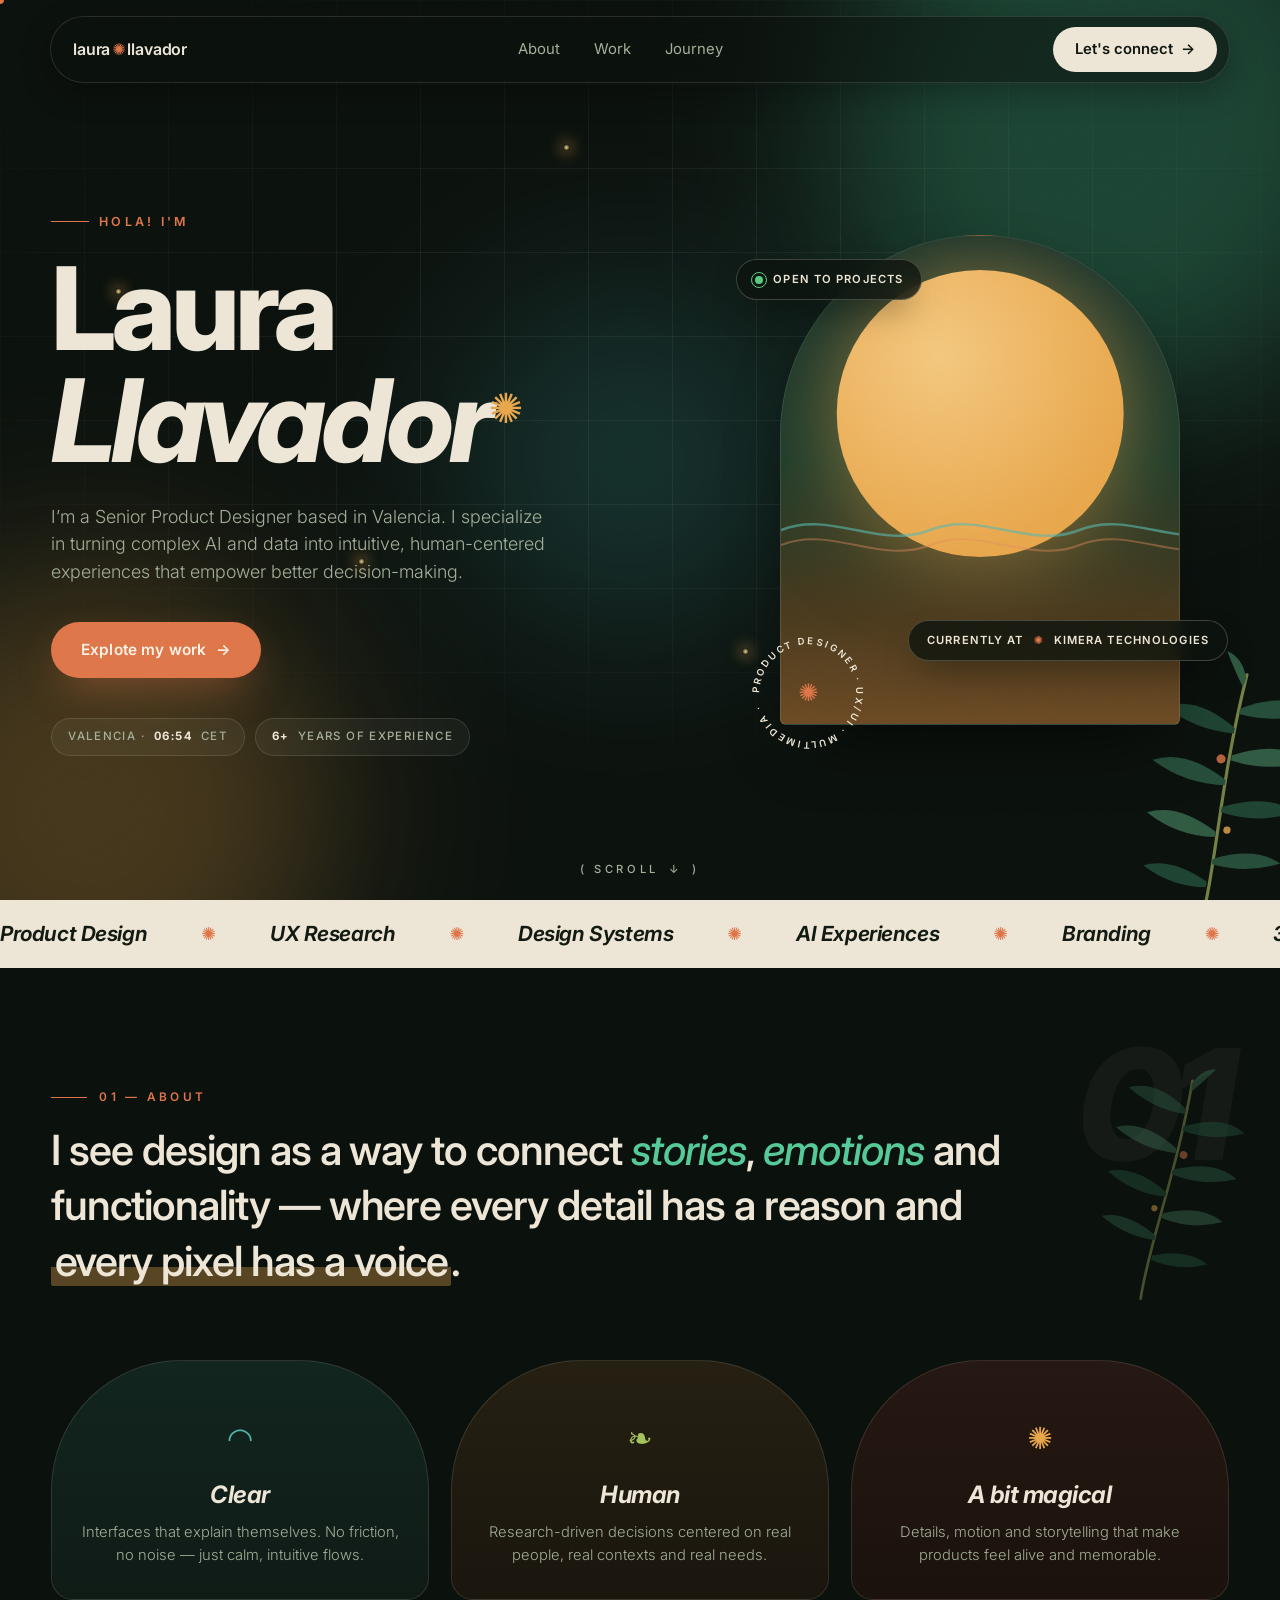
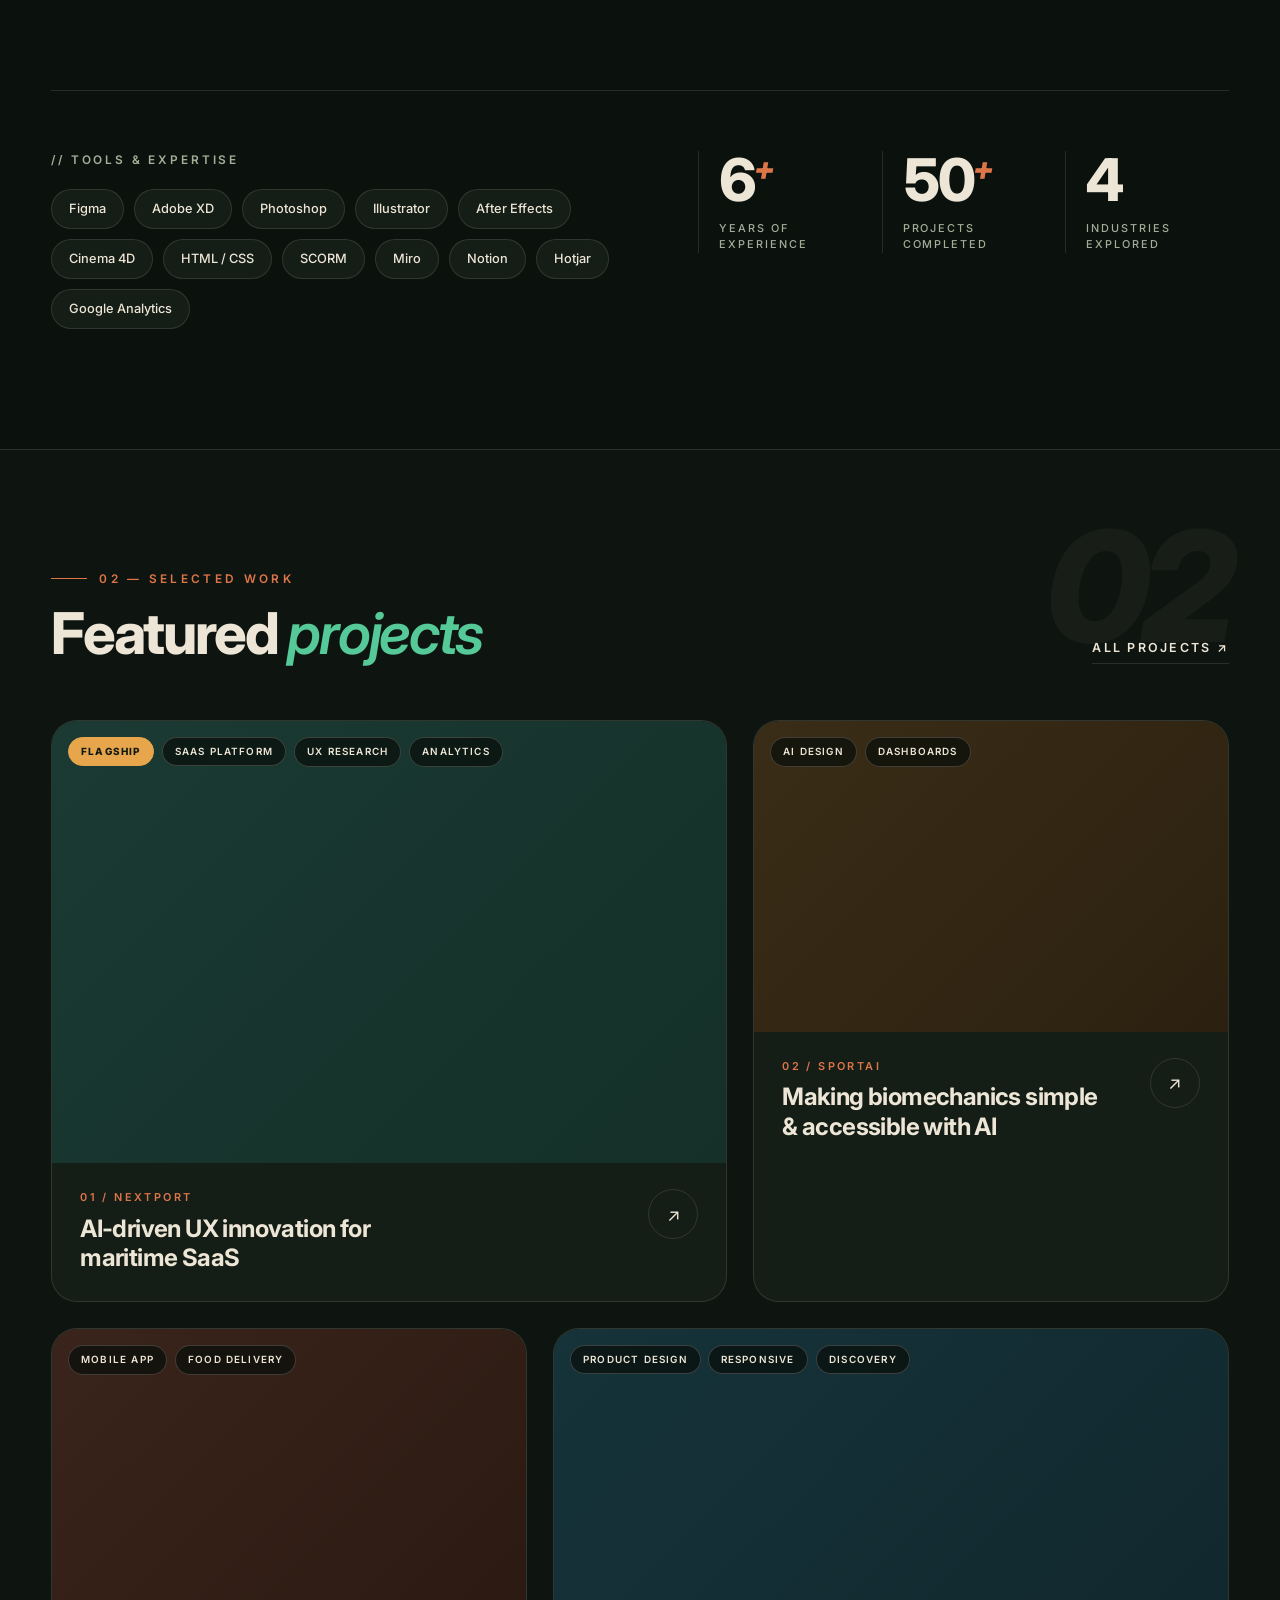
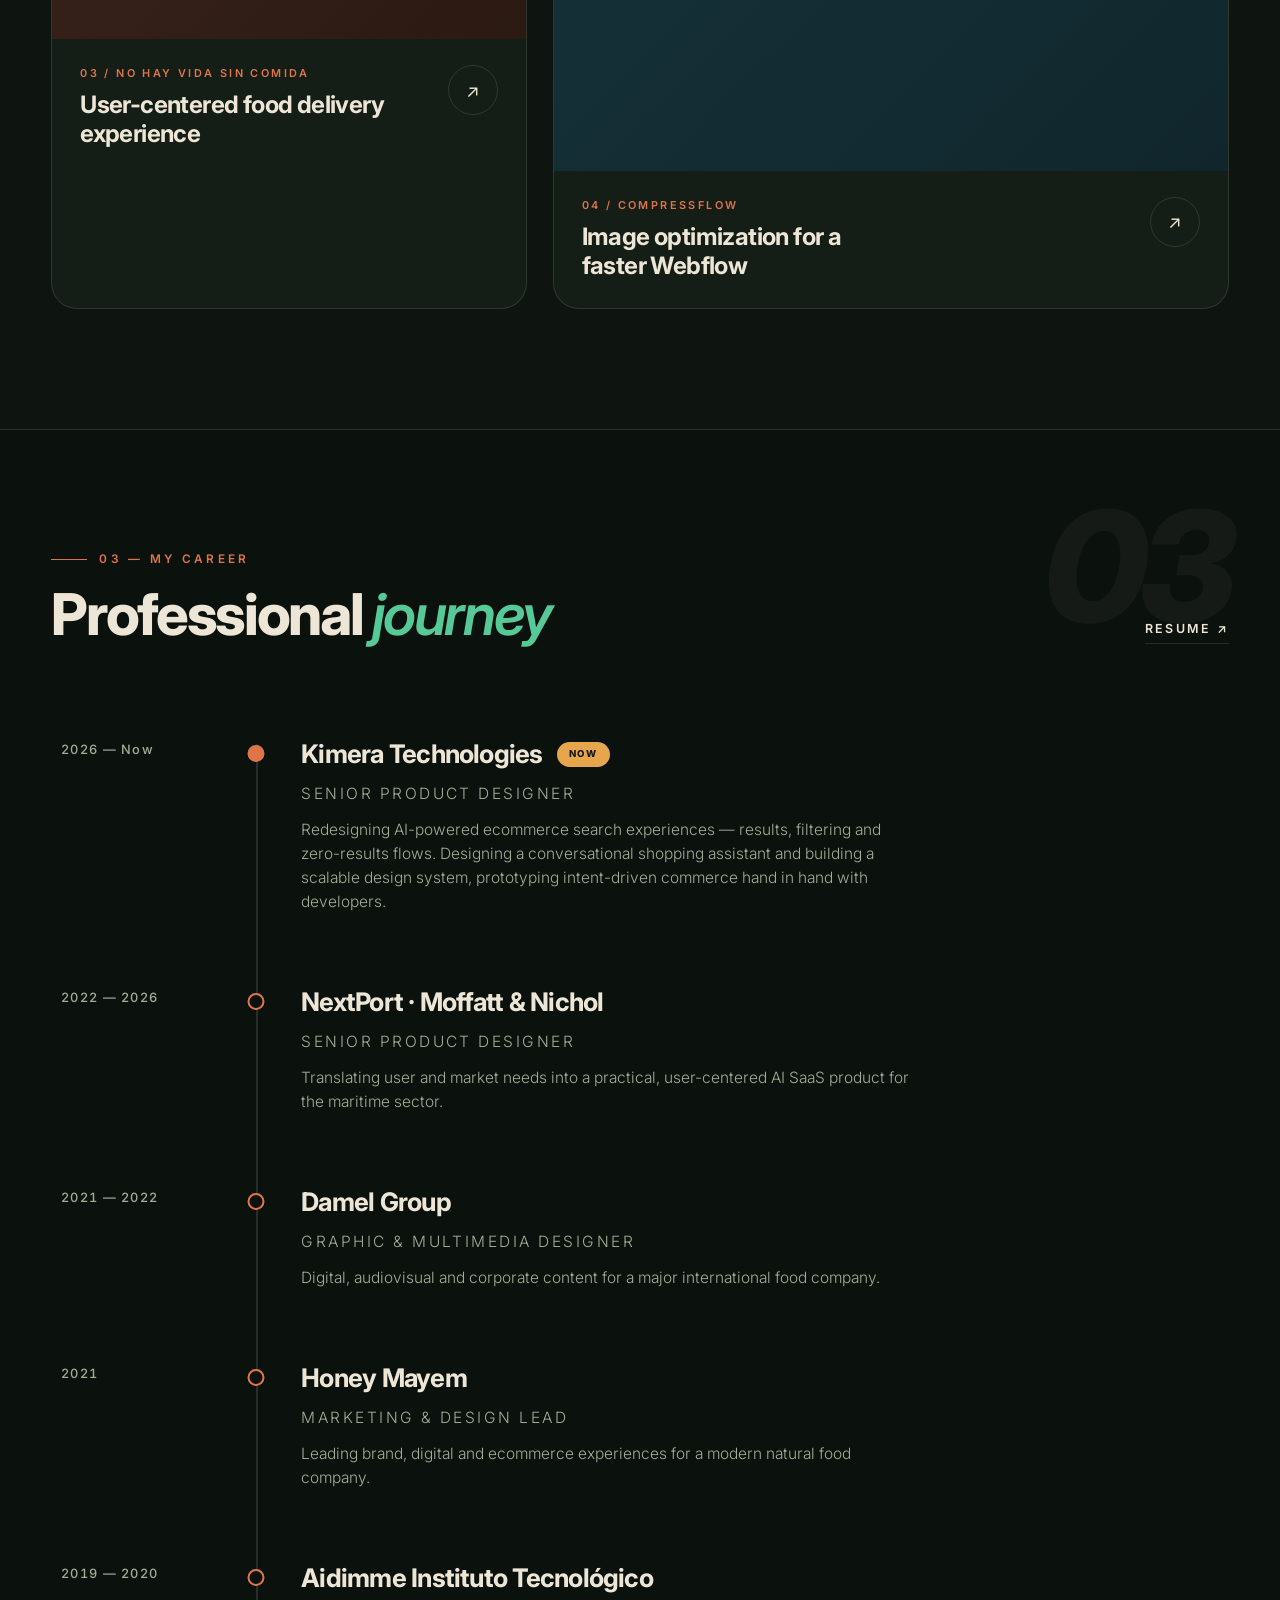
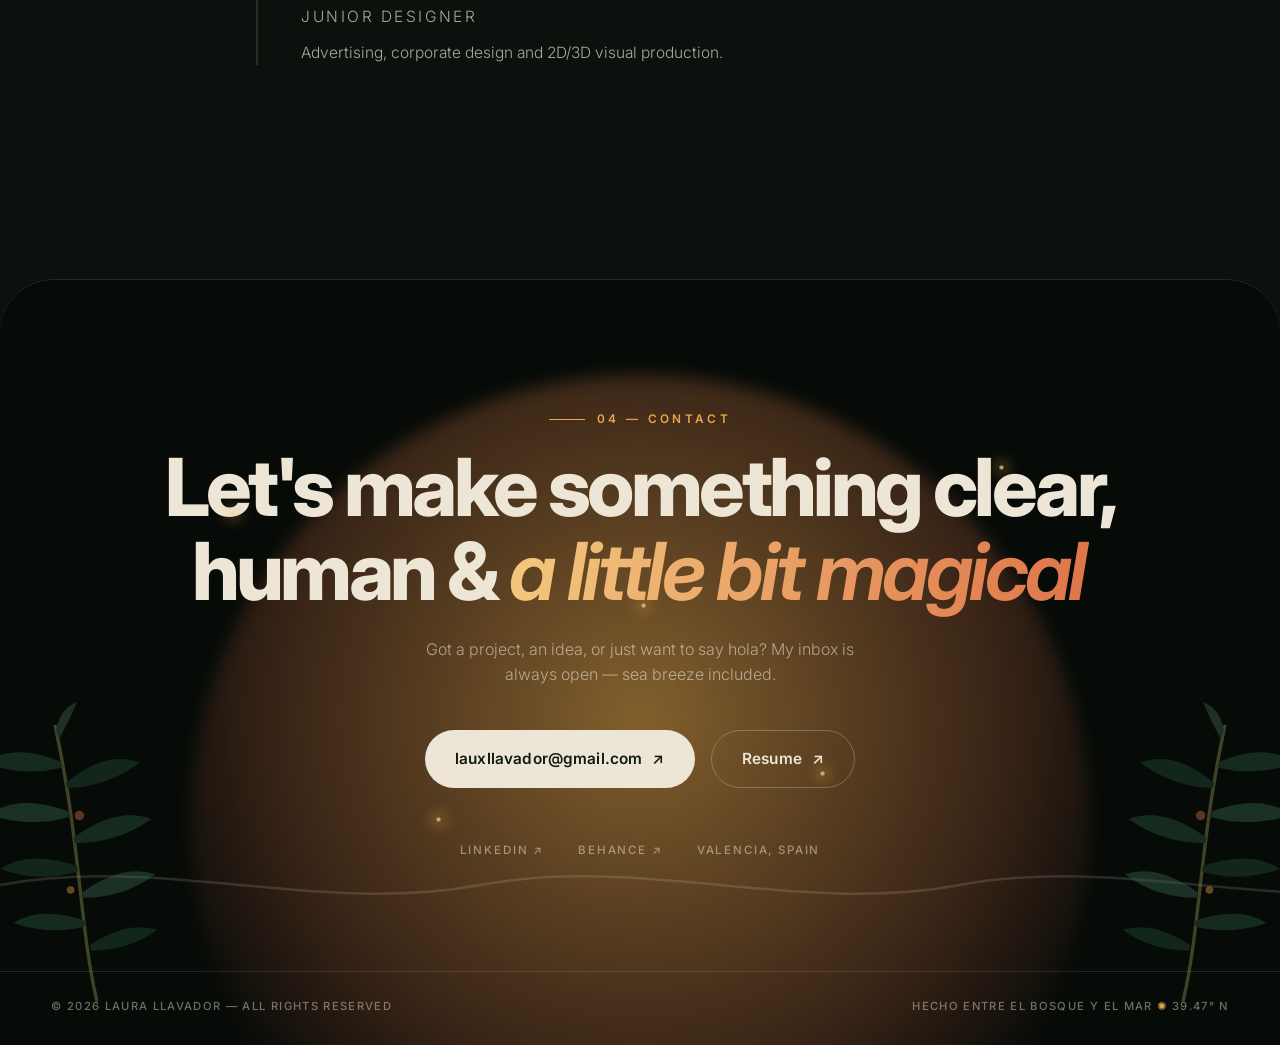
==== commit f15508a0: "Integracion proyectos" ====
--- a/index.html
+++ b/index.html
@@ -63,9 +63,7 @@
   <div class="blob blob-2"></div>
   <div class="blob blob-3"></div>
 
-  <div class="frond" style="left:-36px;bottom:-34px;width:230px;transform:rotate(-12deg)">
-    <svg viewBox="0 0 220 320"><use href="#frond-art"/></svg>
-  </div>
+  
   <div class="frond" style="right:-44px;bottom:-40px;width:200px;transform:scaleX(-1) rotate(-10deg);opacity:.8">
     <svg viewBox="0 0 220 320"><use href="#frond-art"/></svg>
   </div>
@@ -77,8 +75,6 @@
 
   <div class="container">
     <div class="hero-meta">
-      <span>[ 39.4699° N — 0.3763° W · Valencia, ES ]</span>
-      <span>[ Portfolio © 2026 ]</span>
     </div>
 
     <div class="hero-grid">
@@ -86,21 +82,19 @@
         <p class="eyebrow">Hola! I'm</p>
         <h1 class="hero-title">
           <span class="line"><span class="up">Laura</span></span>
-          <span class="line"><span class="up"><em class="grad">Llavador</em><span class="star">✺</span></span></span>
+          <span class="line"><span class="up"><em>Llavador</em><span class="star">✺</span></span></span>
         </h1>
         <p class="hero-sub">
-          <strong>Product UX/UI Designer</strong> connecting stories, emotions &amp; functionality —
-          crafting digital experiences that are <em>clear</em>, <em>human</em> and
-          <em>a little bit magical</em>, from the Mediterranean.
+          I’m a Senior Product Designer based in Valencia. I specialize in turning complex AI and data into intuitive, human-centered experiences that empower better decision-making.
         </p>
         <div class="hero-ctas">
-          <a class="btn btn-primary magnetic" href="#contact">Let's connect <span class="arr">→</span></a>
-          <a class="btn btn-ghost magnetic" href="#work">Explore my work <span class="arr">↓</span></a>
+          <a class="btn btn-primary magnetic" href="#work">Explote my work <span class="arr">→</span></a>
+          <!-- ================= 
+          <a class="btn btn-ghost magnetic" href="#work">Explore my work <span class="arr">↓</span></a>HERO ================= -->
         </div>
         <div class="hero-chips">
-          <span class="chip"><span class="dot-live"></span> Available for new projects</span>
           <span class="chip">Valencia · <b id="clock">--:--</b> CET</span>
-          <span class="chip"><b>6+</b> yrs · <b>50+</b> projects</span>
+          <span class="chip"><b>6+</b> years of experience</span>
         </div>
       </div>
 
@@ -119,11 +113,11 @@
             <img src="https://www.laurallavador.com/images/laura.png" alt="Laura Llavador portrait" onerror="this.style.display='none'">
           </div>
           <div class="badge badge-avail"><span class="dot-live"></span> Open to projects</div>
-          <div class="badge badge-work">Currently at <span class="star">✺</span> Kimera</div>
+          <div class="badge badge-work">Currently at <span class="star">✺</span> Kimera Technologies</div>
           <div class="rotor">
             <svg viewBox="0 0 100 100">
               <defs><path id="circ" d="M50,50 m-39,0 a39,39 0 1,1 78,0 a39,39 0 1,1 -78,0"/></defs>
-              <text><textPath href="#circ">PRODUCT DESIGNER · UX/UI · MEDITERRANEAN ·</textPath></text>
+              <text><textPath href="#circ">PRODUCT DESIGNER · UX/UI · MULTIMEDIA  ·</textPath></text>
             </svg>
             <span class="core">✺</span>
           </div>
@@ -141,13 +135,12 @@
       <span>Product Design</span><i>✺</i><span>UX Research</span><i>✺</i>
       <span>Design Systems</span><i>✺</i><span>AI Experiences</span><i>✺</i>
       <span>Branding</span><i>✺</i><span>3D &amp; Motion</span><i>✺</i>
-      <span>Mediterranean Soul</span><i>✺</i>
+      
     </div>
     <div class="marquee-group">
       <span>Product Design</span><i>✺</i><span>UX Research</span><i>✺</i>
       <span>Design Systems</span><i>✺</i><span>AI Experiences</span><i>✺</i>
       <span>Branding</span><i>✺</i><span>3D &amp; Motion</span><i>✺</i>
-      <span>Mediterranean Soul</span><i>✺</i>
     </div>
   </div>
 </div>
@@ -222,7 +215,7 @@
         <p class="sec-label">02 — Selected work</p>
         <h2 class="sec-title">Featured <em>projects</em></h2>
       </div>
-      <a class="sec-link" href="https://www.laurallavador.com/work" target="_blank" rel="noopener">All projects ↗</a>
+      <a class="sec-link" href="work.html">All projects ↗</a>
     </div>
 
     <div class="work-grid" data-stagger>
--- a/styles.css
+++ b/styles.css
@@ -254,7 +254,7 @@
 /* ============ MARQUEE ============ */
 .marquee{
   background:var(--cream);color:#131A12;overflow:hidden;
-  padding:18px 0;transform:rotate(-1deg) scale(1.02);position:relative;z-index:4;
+  padding:18px 0;position:relative;z-index:4;
 }
 .marquee-track{display:flex;width:max-content;animation:marquee 30s linear infinite}
 .marquee:hover .marquee-track{animation-play-state:paused}
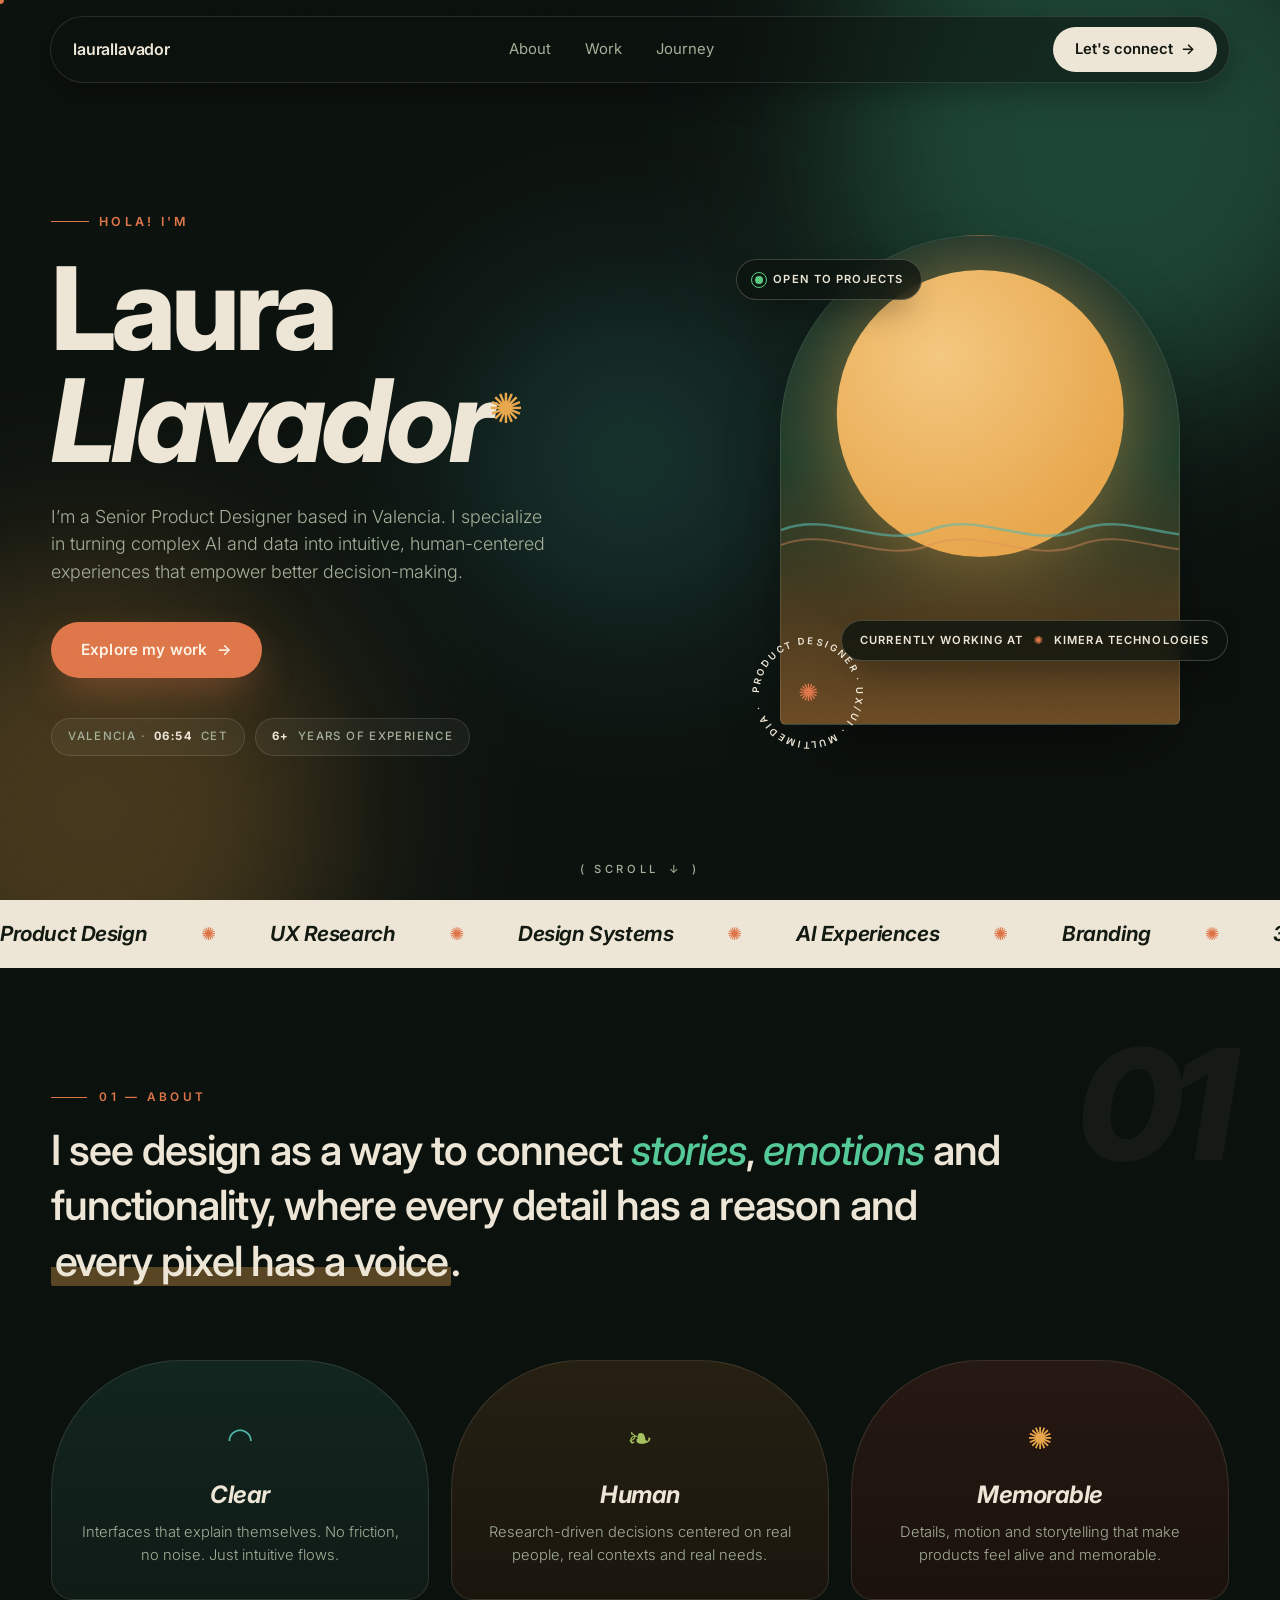
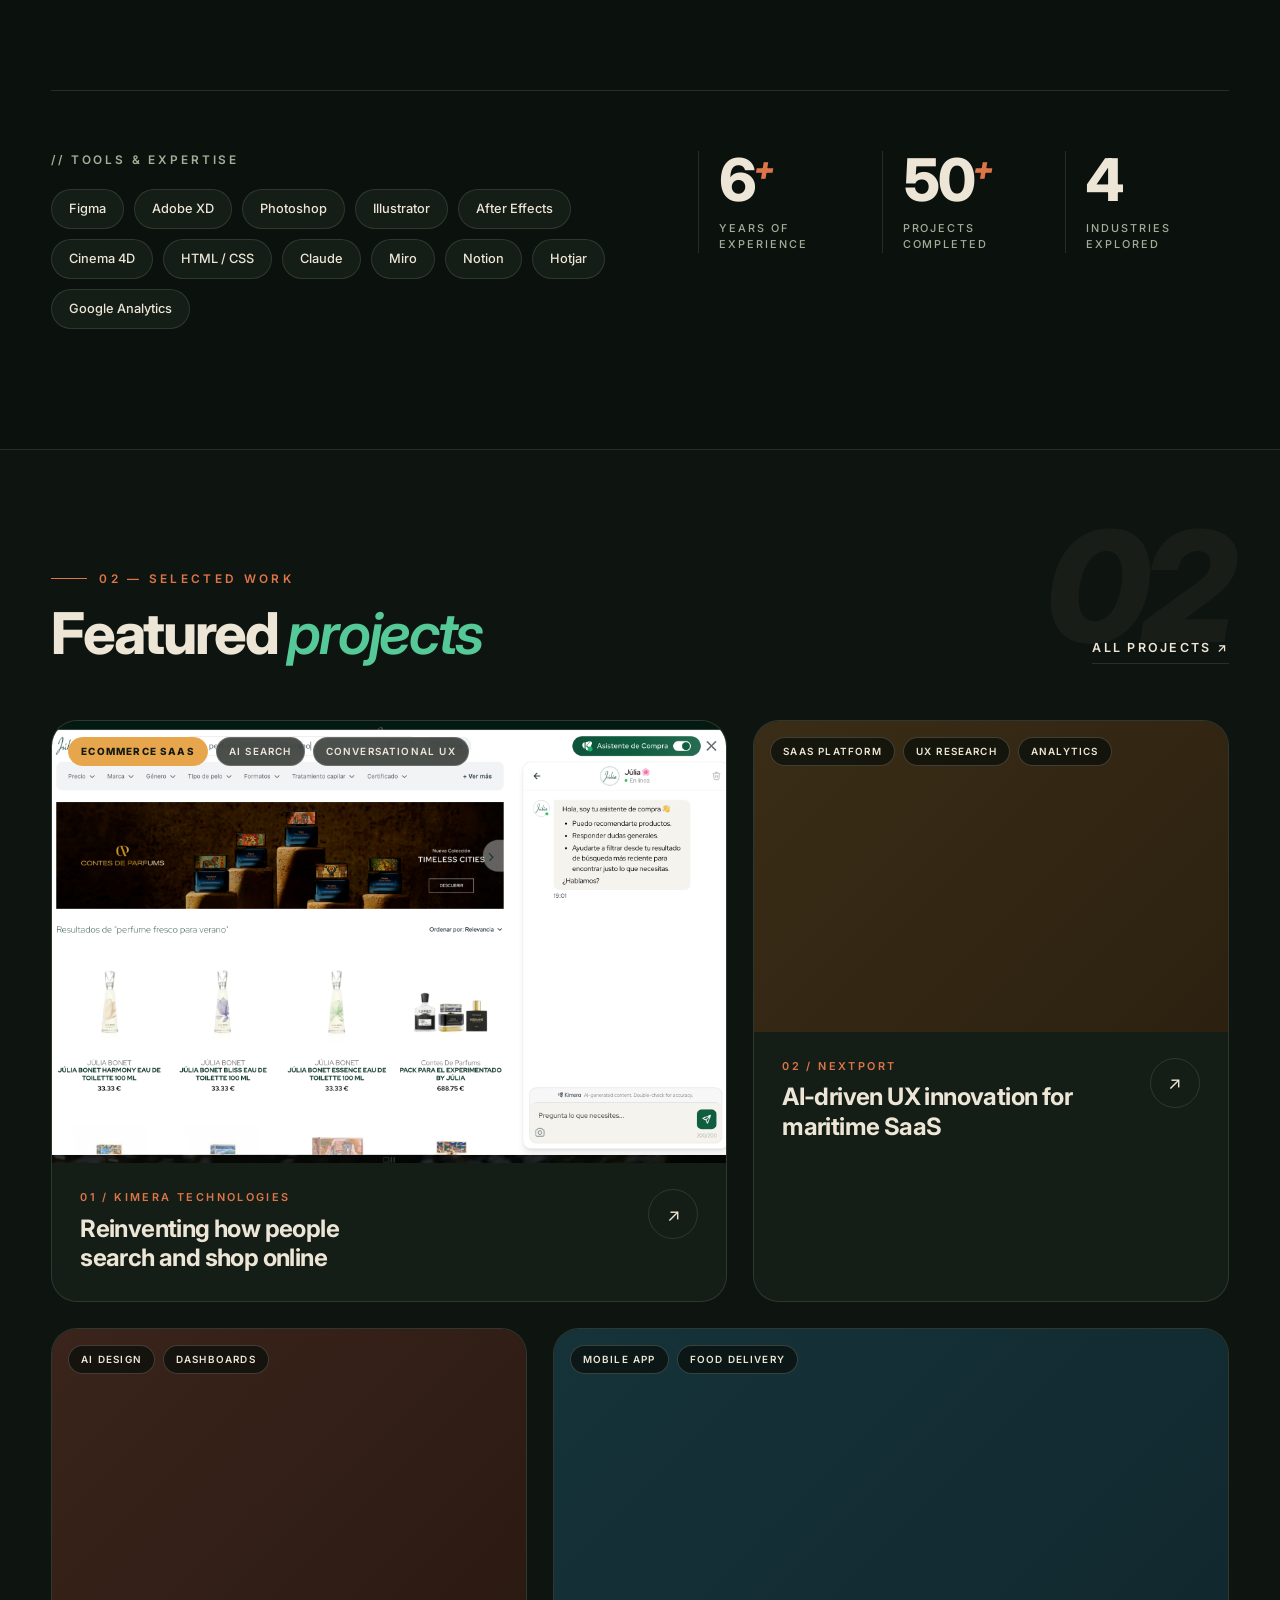
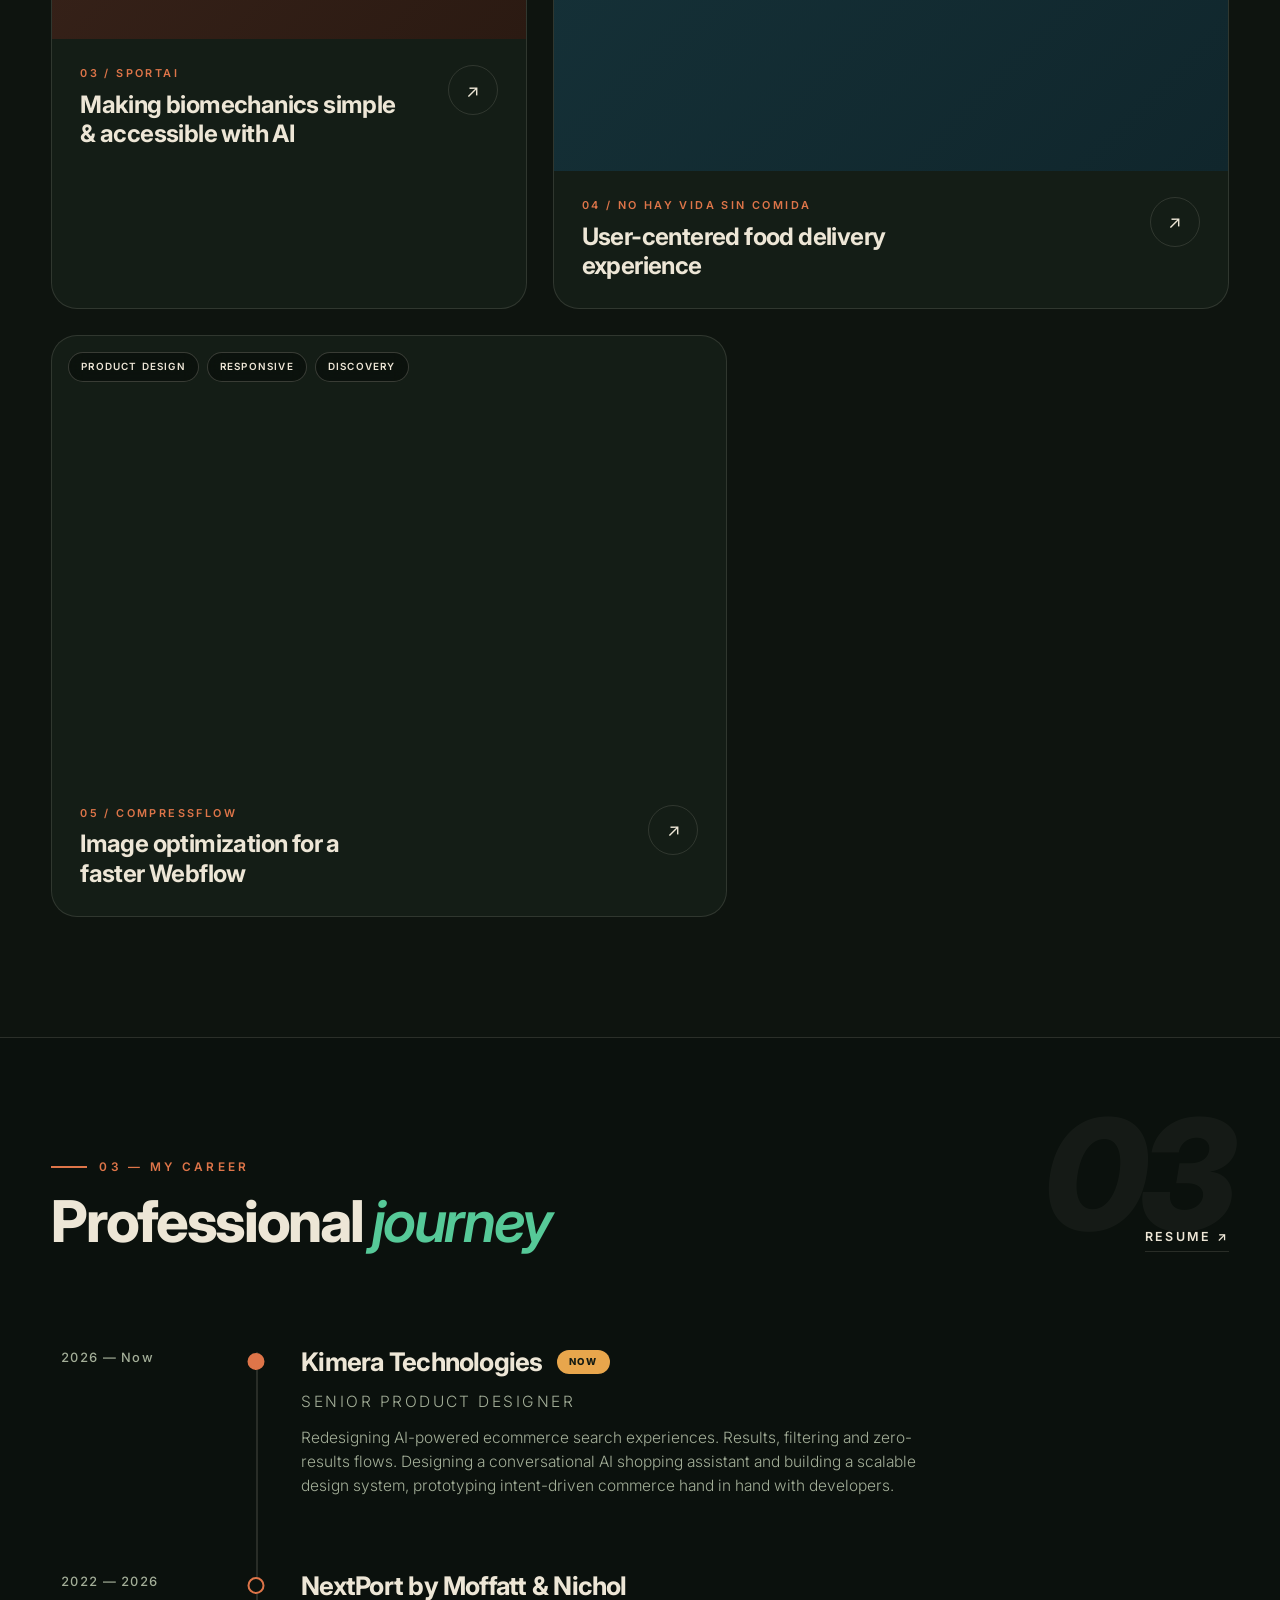
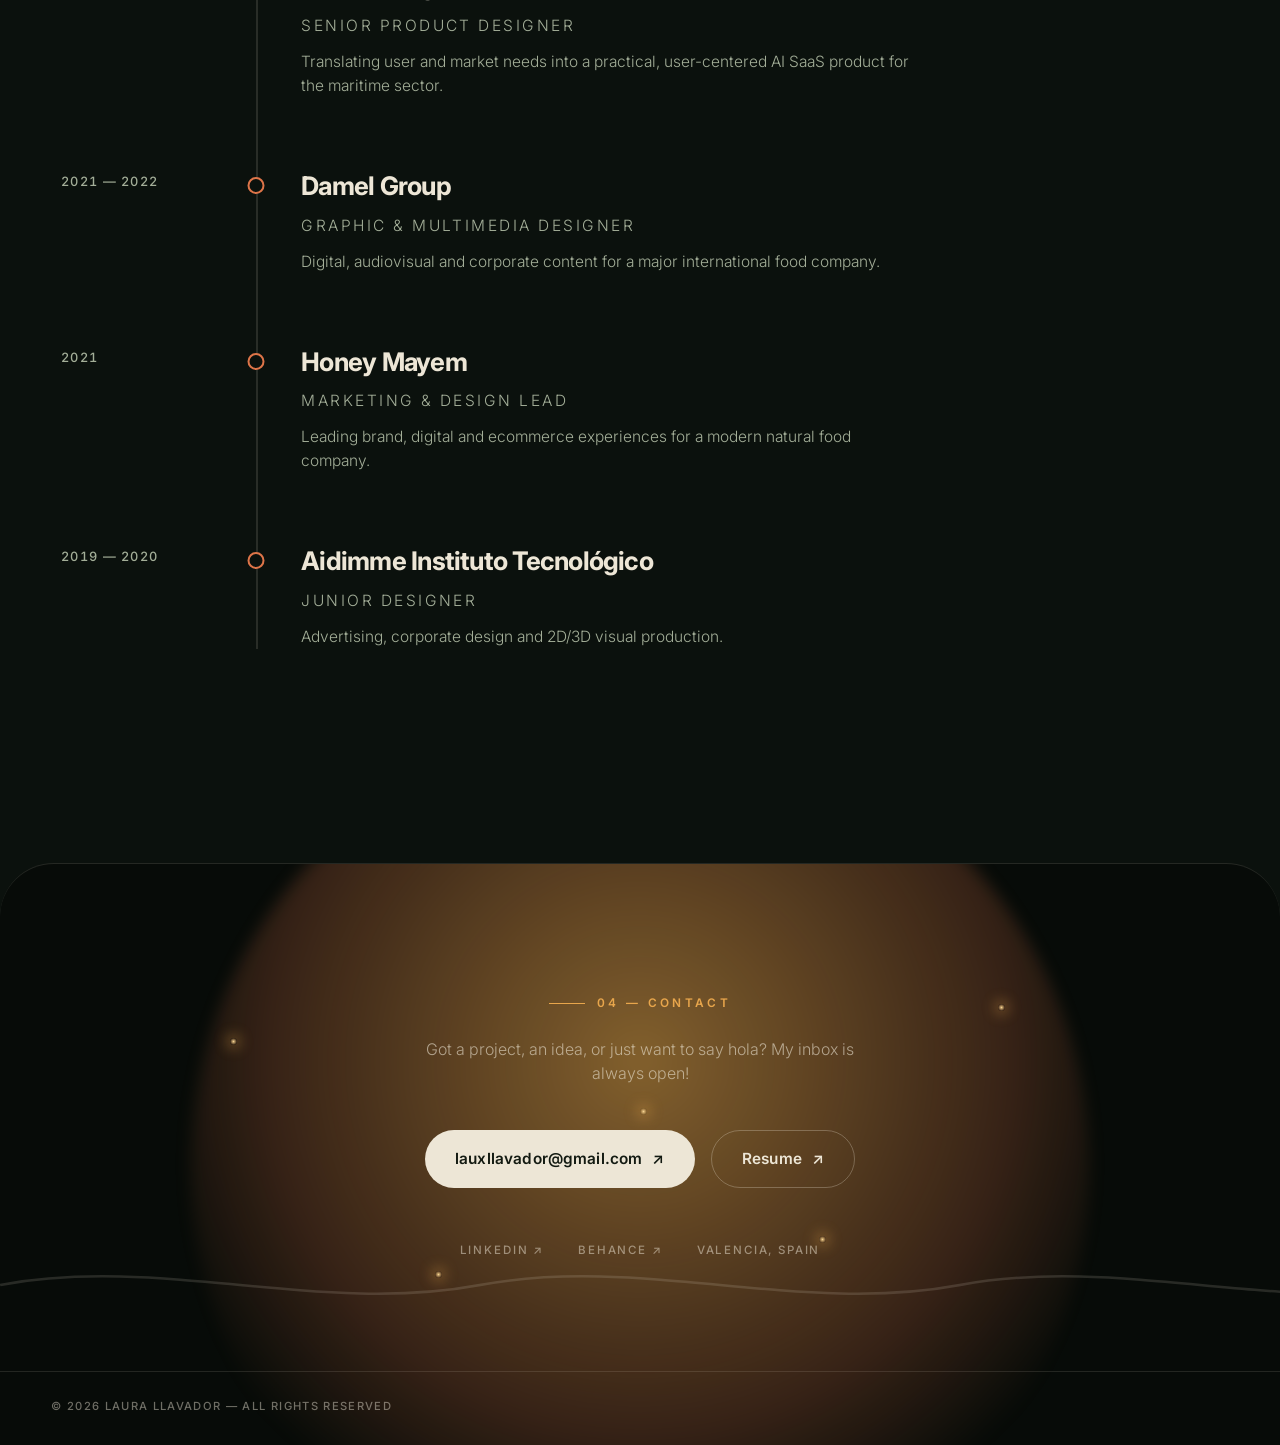
==== commit 10b82bc9: "Añade caso de estudio Kimera Technologies como proyecto principal - Nueva página kimera.html: rol de" ====
--- a/index.html
+++ b/index.html
@@ -4,7 +4,7 @@
 <meta charset="UTF-8">
 <meta name="viewport" content="width=device-width, initial-scale=1.0">
 <title>Laura Llavador — Product Designer</title>
-<meta name="description" content="Laura Llavador — Product UX/UI Designer. Clear, human & a little bit magical digital experiences, crafted by the Mediterranean.">
+<meta name="description" content="Laura Llavador — Product UX/UI Designer">
 <meta name="theme-color" content="#0B110D">
 <link rel="preconnect" href="https://fonts.googleapis.com">
 <link rel="preconnect" href="https://fonts.gstatic.com" crossorigin>
@@ -37,7 +37,7 @@
 </svg>
 
 <header class="nav" id="nav">
-  <a class="logo" href="index.html">laura<span class="star">✺</span>llavador</a>
+  <a class="logo" href="index.html">laurallavador</a>
   <nav class="nav-links">
     <a href="#about">About</a>
     <a href="#work">Work</a>
@@ -58,20 +58,18 @@
 
 <!-- ================= HERO ================= -->
 <section class="hero" id="hero">
-  <div class="grid-lines"></div>
   <div class="blob blob-1"></div>
   <div class="blob blob-2"></div>
   <div class="blob blob-3"></div>
 
   
-  <div class="frond" style="right:-44px;bottom:-40px;width:200px;transform:scaleX(-1) rotate(-10deg);opacity:.8">
-    <svg viewBox="0 0 220 320"><use href="#frond-art"/></svg>
-  </div>
-
+  
+<!-- =================
   <span class="ff" style="left:9%;top:32%;animation-duration:11s,3.4s;animation-delay:-3s,-.8s"></span>
   <span class="ff" style="left:44%;top:16%;animation-duration:13s,2.7s;animation-delay:-6s,-1.6s"></span>
   <span class="ff" style="left:58%;top:72%;animation-duration:9s,3.9s;animation-delay:-2s,-.4s"></span>
   <span class="ff" style="left:28%;top:62%;animation-duration:14s,3.1s;animation-delay:-8s,-2.2s"></span>
+  ================= -->
 
   <div class="container">
     <div class="hero-meta">
@@ -88,7 +86,7 @@
           I’m a Senior Product Designer based in Valencia. I specialize in turning complex AI and data into intuitive, human-centered experiences that empower better decision-making.
         </p>
         <div class="hero-ctas">
-          <a class="btn btn-primary magnetic" href="#work">Explote my work <span class="arr">→</span></a>
+          <a class="btn btn-primary magnetic" href="#work">Explore my work <span class="arr">→</span></a>
           <!-- ================= 
           <a class="btn btn-ghost magnetic" href="#work">Explore my work <span class="arr">↓</span></a>HERO ================= -->
         </div>
@@ -113,7 +111,7 @@
             <img src="https://www.laurallavador.com/images/laura.png" alt="Laura Llavador portrait" onerror="this.style.display='none'">
           </div>
           <div class="badge badge-avail"><span class="dot-live"></span> Open to projects</div>
-          <div class="badge badge-work">Currently at <span class="star">✺</span> Kimera Technologies</div>
+          <div class="badge badge-work">Currently working at <span class="star">✺</span> Kimera Technologies</div>
           <div class="rotor">
             <svg viewBox="0 0 100 100">
               <defs><path id="circ" d="M50,50 m-39,0 a39,39 0 1,1 78,0 a39,39 0 1,1 -78,0"/></defs>
@@ -148,13 +146,11 @@
 <!-- ================= ABOUT ================= -->
 <section id="about">
   <span class="sec-num">01</span>
-  <div class="frond" style="right:2vw;top:90px;width:170px;transform:rotate(14deg);opacity:.45">
-    <svg viewBox="0 0 220 320"><use href="#frond-art"/></svg>
-  </div>
+  
   <div class="container">
     <p class="sec-label reveal">01 — About</p>
     <p class="statement reveal">
-      I see design as a way to connect <em>stories</em>, <em>emotions</em> and functionality —
+      I see design as a way to connect <em>stories</em>, <em>emotions</em> and functionality,
       where every detail has a reason and <span class="hl">every pixel has a voice</span>.
     </p>
 
@@ -162,7 +158,7 @@
       <div class="value-card reveal">
         <span class="value-glyph">◠</span>
         <h3>Clear</h3>
-        <p>Interfaces that explain themselves. No friction, no noise — just calm, intuitive flows.</p>
+        <p>Interfaces that explain themselves. No friction, no noise. Just intuitive flows.</p>
       </div>
       <div class="value-card reveal">
         <span class="value-glyph">❧</span>
@@ -171,7 +167,7 @@
       </div>
       <div class="value-card reveal">
         <span class="value-glyph">✺</span>
-        <h3>A bit magical</h3>
+        <h3>Memorable</h3>
         <p>Details, motion and storytelling that make products feel alive and memorable.</p>
       </div>
     </div>
@@ -183,7 +179,7 @@
           <span class="tool reveal">Figma</span><span class="tool reveal">Adobe XD</span>
           <span class="tool reveal">Photoshop</span><span class="tool reveal">Illustrator</span>
           <span class="tool reveal">After Effects</span><span class="tool reveal">Cinema 4D</span>
-          <span class="tool reveal">HTML / CSS</span><span class="tool reveal">SCORM</span>
+          <span class="tool reveal">HTML / CSS</span><span class="tool reveal">Claude</span>
           <span class="tool reveal">Miro</span><span class="tool reveal">Notion</span>
           <span class="tool reveal">Hotjar</span><span class="tool reveal">Google Analytics</span>
         </div>
@@ -219,16 +215,31 @@
     </div>
 
     <div class="work-grid" data-stagger>
-      <a class="card card-w7 reveal" href="nextport.html">
-        <div class="card-media">
-          <div class="card-tags">
-            <span class="tag tag-hot">Flagship</span>
-            <span class="tag">SaaS Platform</span><span class="tag">UX Research</span><span class="tag">Analytics</span>
+      <a class="card card-w7 reveal" href="kimera.html">
+        <div class="card-media">
+          <div class="card-tags">
+            <span class="tag tag-hot">Ecommerce SaaS</span>
+            <span class="tag">AI Search</span><span class="tag">Conversational UX</span>
+          </div>
+          <img src="asset/kimera/julia-search-assistant.png" alt="Kimera Technologies AI ecommerce search" loading="lazy" onerror="this.style.display='none'">
+        </div>
+        <div class="card-body">
+          <div><span class="card-num">01 / Kimera Technologies</span>
+            <h3>Reinventing how people search and shop online</h3></div>
+          <span class="card-cta">↗</span>
+        </div>
+      </a>
+
+      <a class="card card-w5 reveal" href="nextport.html">
+        <div class="card-media">
+          <div class="card-tags">
+            <span class="tag">SaaS Platform</span>
+            <span class="tag">UX Research</span><span class="tag">Analytics</span>
           </div>
           <img src="https://www.laurallavador.com/images/np-hero.png" alt="Nextport maritime SaaS" loading="lazy" onerror="this.style.display='none'">
         </div>
         <div class="card-body">
-          <div><span class="card-num">01 / Nextport</span>
+          <div><span class="card-num">02 / Nextport</span>
             <h3>AI-driven UX innovation for maritime SaaS</h3></div>
           <span class="card-cta">↗</span>
         </div>
@@ -242,13 +253,13 @@
           <img src="https://www.laurallavador.com/images/sportai3.png" alt="SportAI biomechanics" loading="lazy" onerror="this.style.display='none'">
         </div>
         <div class="card-body">
-          <div><span class="card-num">02 / SportAI</span>
+          <div><span class="card-num">03 / SportAI</span>
             <h3>Making biomechanics simple &amp; accessible with AI</h3></div>
           <span class="card-cta">↗</span>
         </div>
       </a>
 
-      <a class="card card-w5 reveal" href="comida.html">
+      <a class="card card-w7 reveal" href="comida.html">
         <div class="card-media">
           <div class="card-tags">
             <span class="tag">Mobile App</span><span class="tag">Food Delivery</span>
@@ -256,7 +267,7 @@
           <img src="https://www.laurallavador.com/images/nohaymain.png" alt="No Hay Vida Sin Comida app" loading="lazy" onerror="this.style.display='none'">
         </div>
         <div class="card-body">
-          <div><span class="card-num">03 / No Hay Vida Sin Comida</span>
+          <div><span class="card-num">04 / No Hay Vida Sin Comida</span>
             <h3>User-centered food delivery experience</h3></div>
           <span class="card-cta">↗</span>
         </div>
@@ -270,7 +281,7 @@
           <img src="https://www.laurallavador.com/images/webflowmain.png" alt="Compressflow for Webflow" loading="lazy" onerror="this.style.display='none'">
         </div>
         <div class="card-body">
-          <div><span class="card-num">04 / Compressflow</span>
+          <div><span class="card-num">05 / Compressflow</span>
             <h3>Image optimization for a faster Webflow</h3></div>
           <span class="card-cta">↗</span>
         </div>
@@ -298,14 +309,14 @@
         <div class="t-body">
           <h3>Kimera Technologies <span class="t-now">Now</span></h3>
           <p class="t-role">Senior Product Designer</p>
-          <p>Redesigning AI-powered ecommerce search experiences — results, filtering and zero-results flows. Designing a conversational shopping assistant and building a scalable design system, prototyping intent-driven commerce hand in hand with developers.</p>
+          <p>Redesigning AI-powered ecommerce search experiences. Results, filtering and zero-results flows. Designing a conversational AI shopping assistant and building a scalable design system, prototyping intent-driven commerce hand in hand with developers.</p>
         </div>
       </div>
       <div class="t-item reveal">
         <span class="t-year">2022 — 2026</span>
         <span class="t-line"></span>
         <div class="t-body">
-          <h3>NextPort · Moffatt &amp; Nichol</h3>
+          <h3>NextPort by Moffatt &amp; Nichol</h3>
           <p class="t-role">Senior Product Designer</p>
           <p>Translating user and market needs into a practical, user-centered AI SaaS product for the maritime sector.</p>
         </div>
@@ -350,12 +361,8 @@
             fill="none" stroke="#EDE6D6" stroke-width="2.5"/>
     </svg>
   </div>
-  <div class="frond" style="left:-30px;bottom:40px;width:210px;transform:rotate(-8deg);opacity:.4">
-    <svg viewBox="0 0 220 320"><use href="#frond-art"/></svg>
-  </div>
-  <div class="frond" style="right:-30px;bottom:40px;width:210px;transform:scaleX(-1) rotate(-8deg);opacity:.4">
-    <svg viewBox="0 0 220 320"><use href="#frond-art"/></svg>
-  </div>
+
+
   <span class="ff" style="left:18%;top:30%;animation-duration:12s,3.2s;animation-delay:-4s,-1s"></span>
   <span class="ff" style="left:78%;top:24%;animation-duration:10s,2.6s;animation-delay:-2s,-.5s"></span>
   <span class="ff" style="left:64%;top:64%;animation-duration:14s,3.8s;animation-delay:-7s,-1.9s"></span>
@@ -364,8 +371,7 @@
 
   <div class="container contact-inner">
     <p class="sec-label contact-label reveal">04 — Contact</p>
-    <h2 class="contact-title reveal">Let's make something clear, human &amp; <em>a little bit magical</em></h2>
-    <p class="contact-sub reveal">Got a project, an idea, or just want to say hola? My inbox is always open — sea breeze included.</p>
+    <p class="contact-sub reveal">Got a project, an idea, or just want to say hola? My inbox is always open!</p>
     <div class="contact-ctas reveal">
       <a class="btn btn-sand magnetic" href="mailto:lauxllavador@gmail.com">lauxllavador@gmail.com <span class="arr">↗</span></a>
       <a class="btn btn-line magnetic" href="https://www.laurallavador.com/resume" target="_blank" rel="noopener">Resume <span class="arr">↗</span></a>
@@ -379,7 +385,6 @@
   <footer>
     <div class="container foot-inner">
       <span>© 2026 Laura Llavador — All rights reserved</span>
-      <span>Hecho entre el bosque y el mar <span class="star">✺</span> 39.47° N</span>
     </div>
   </footer>
 </section>
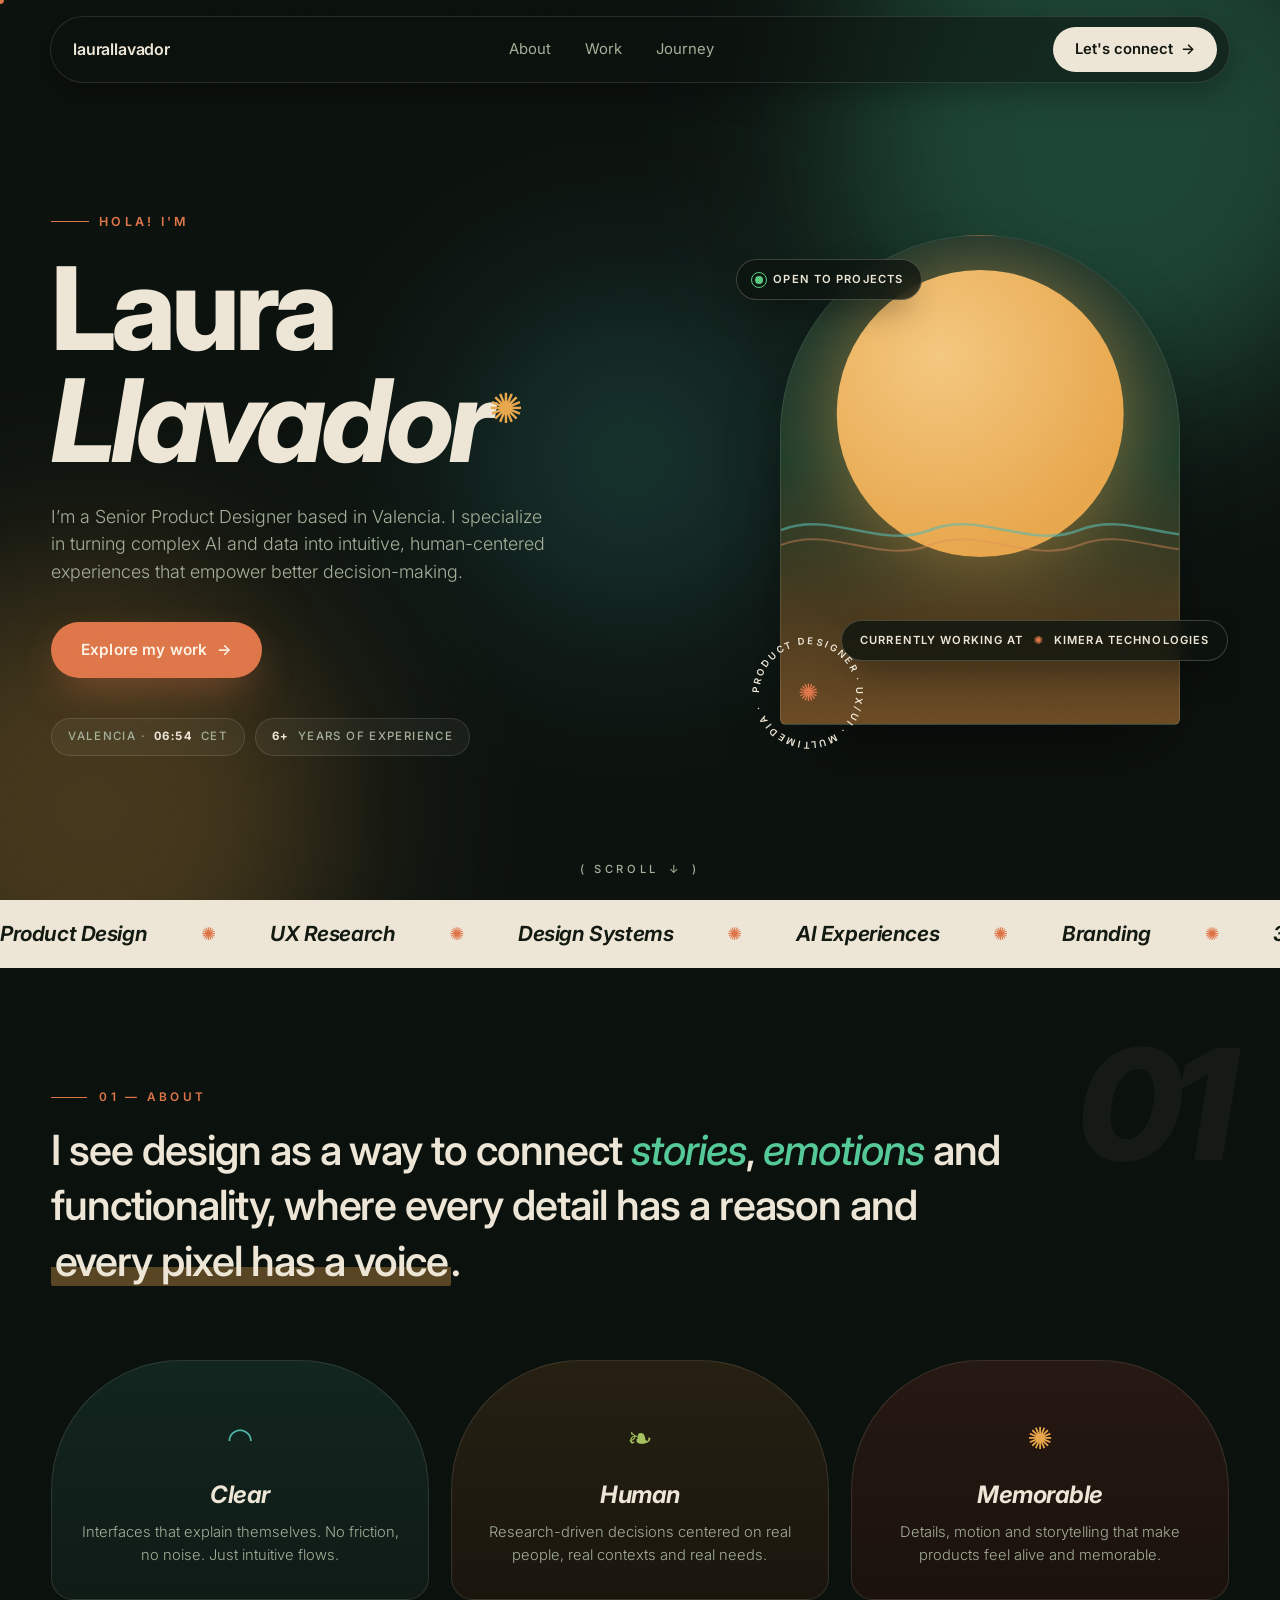
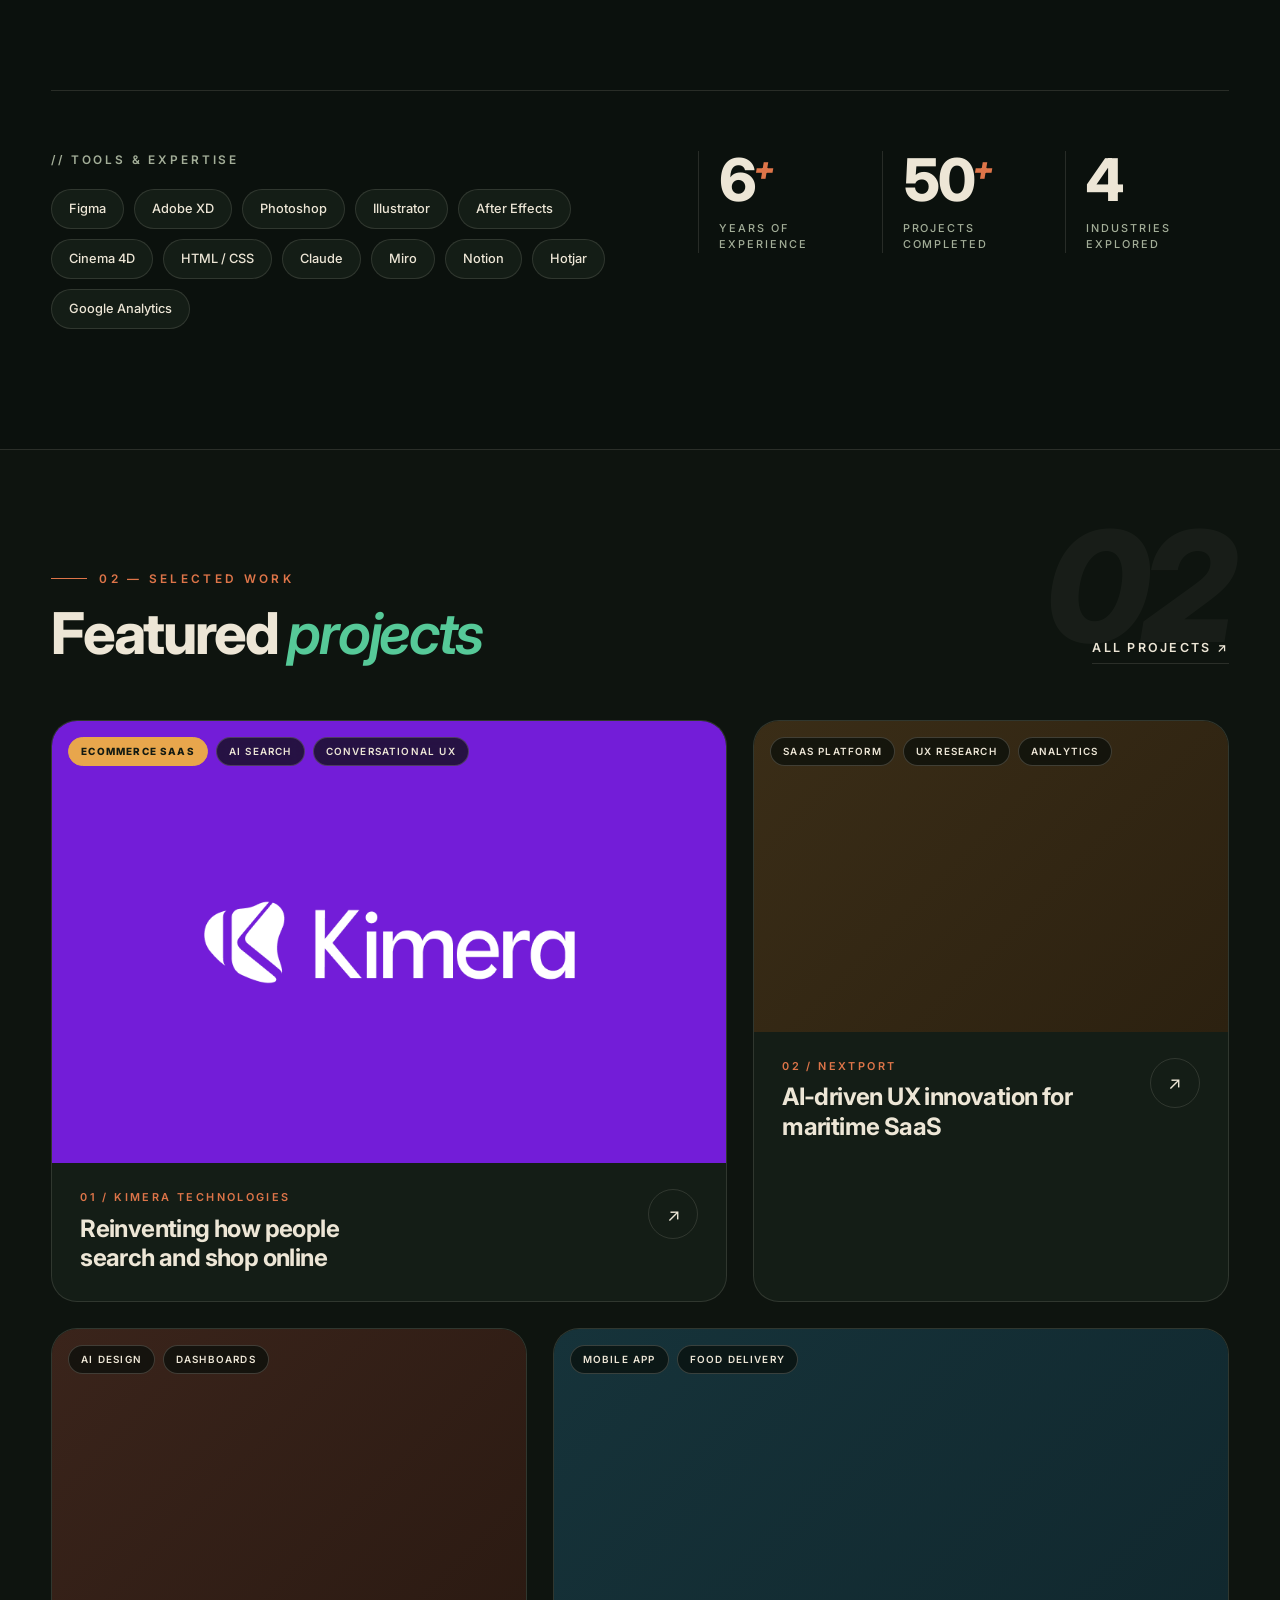
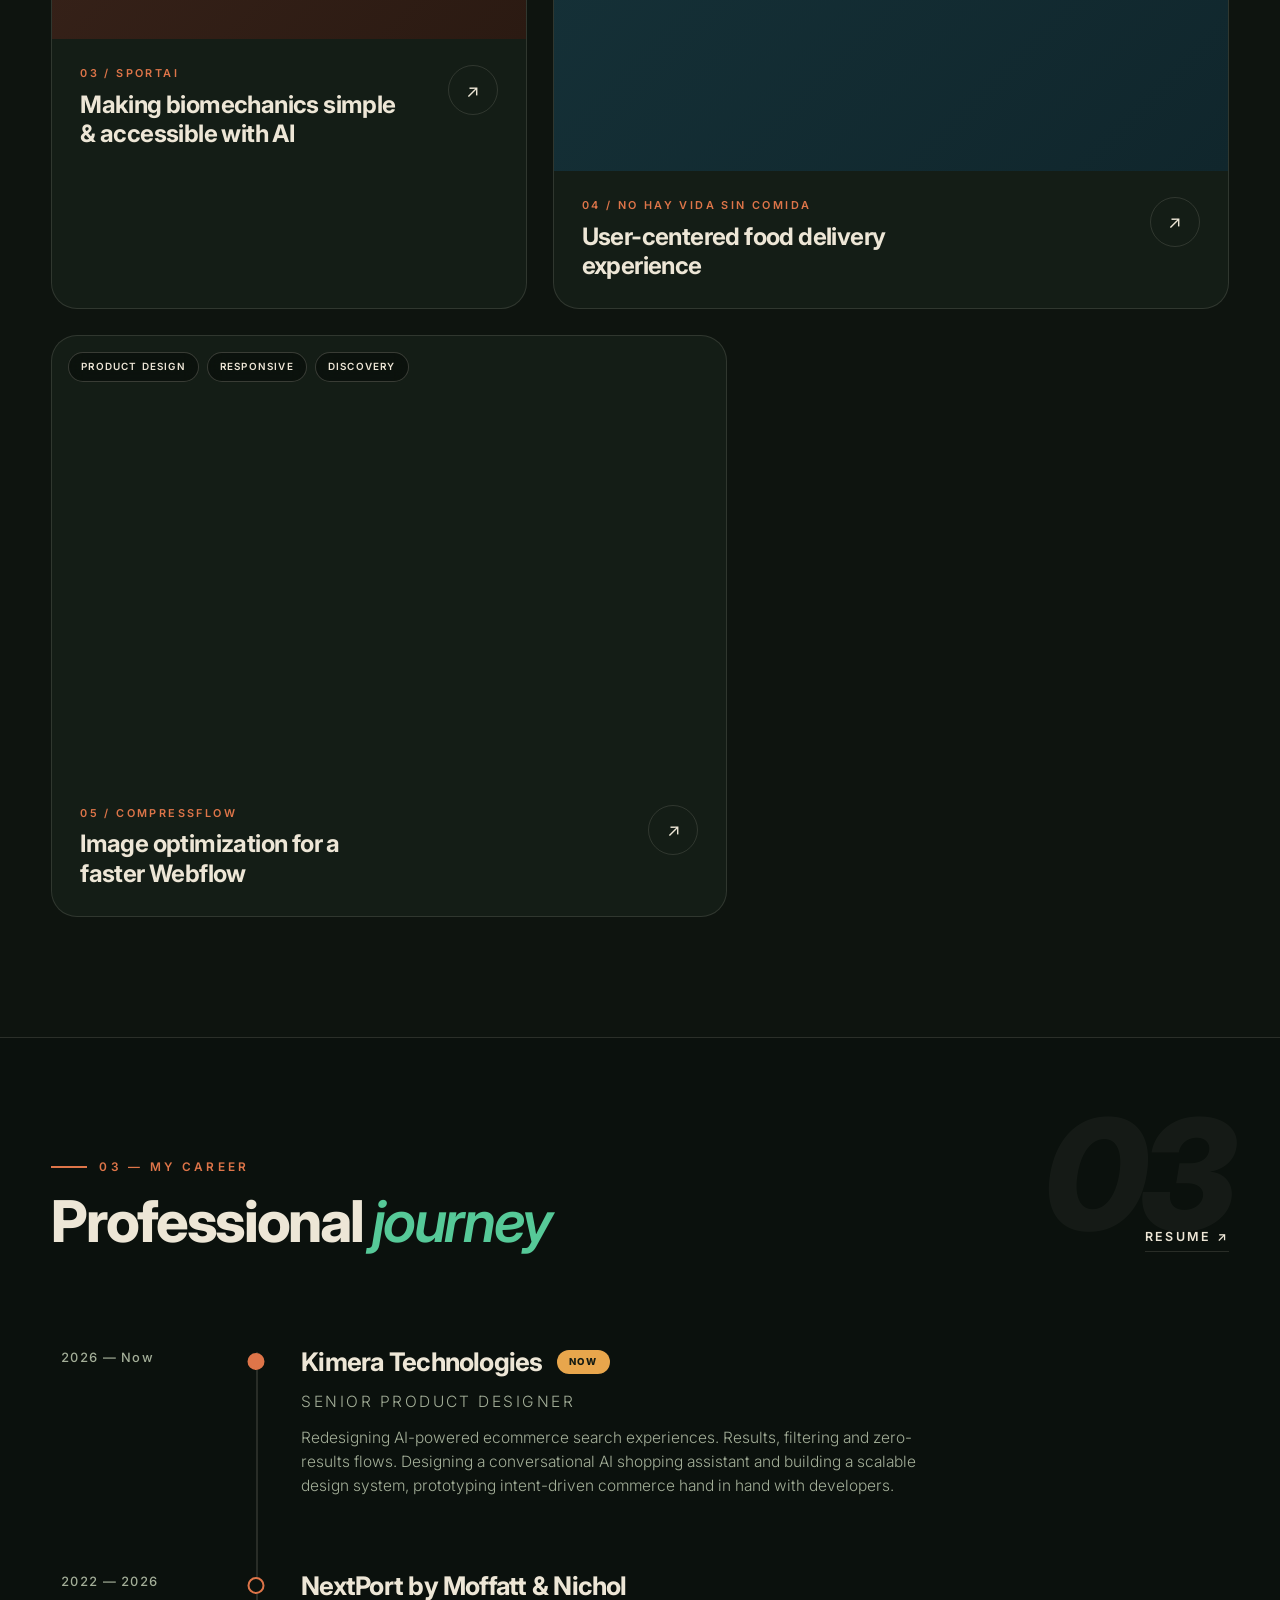
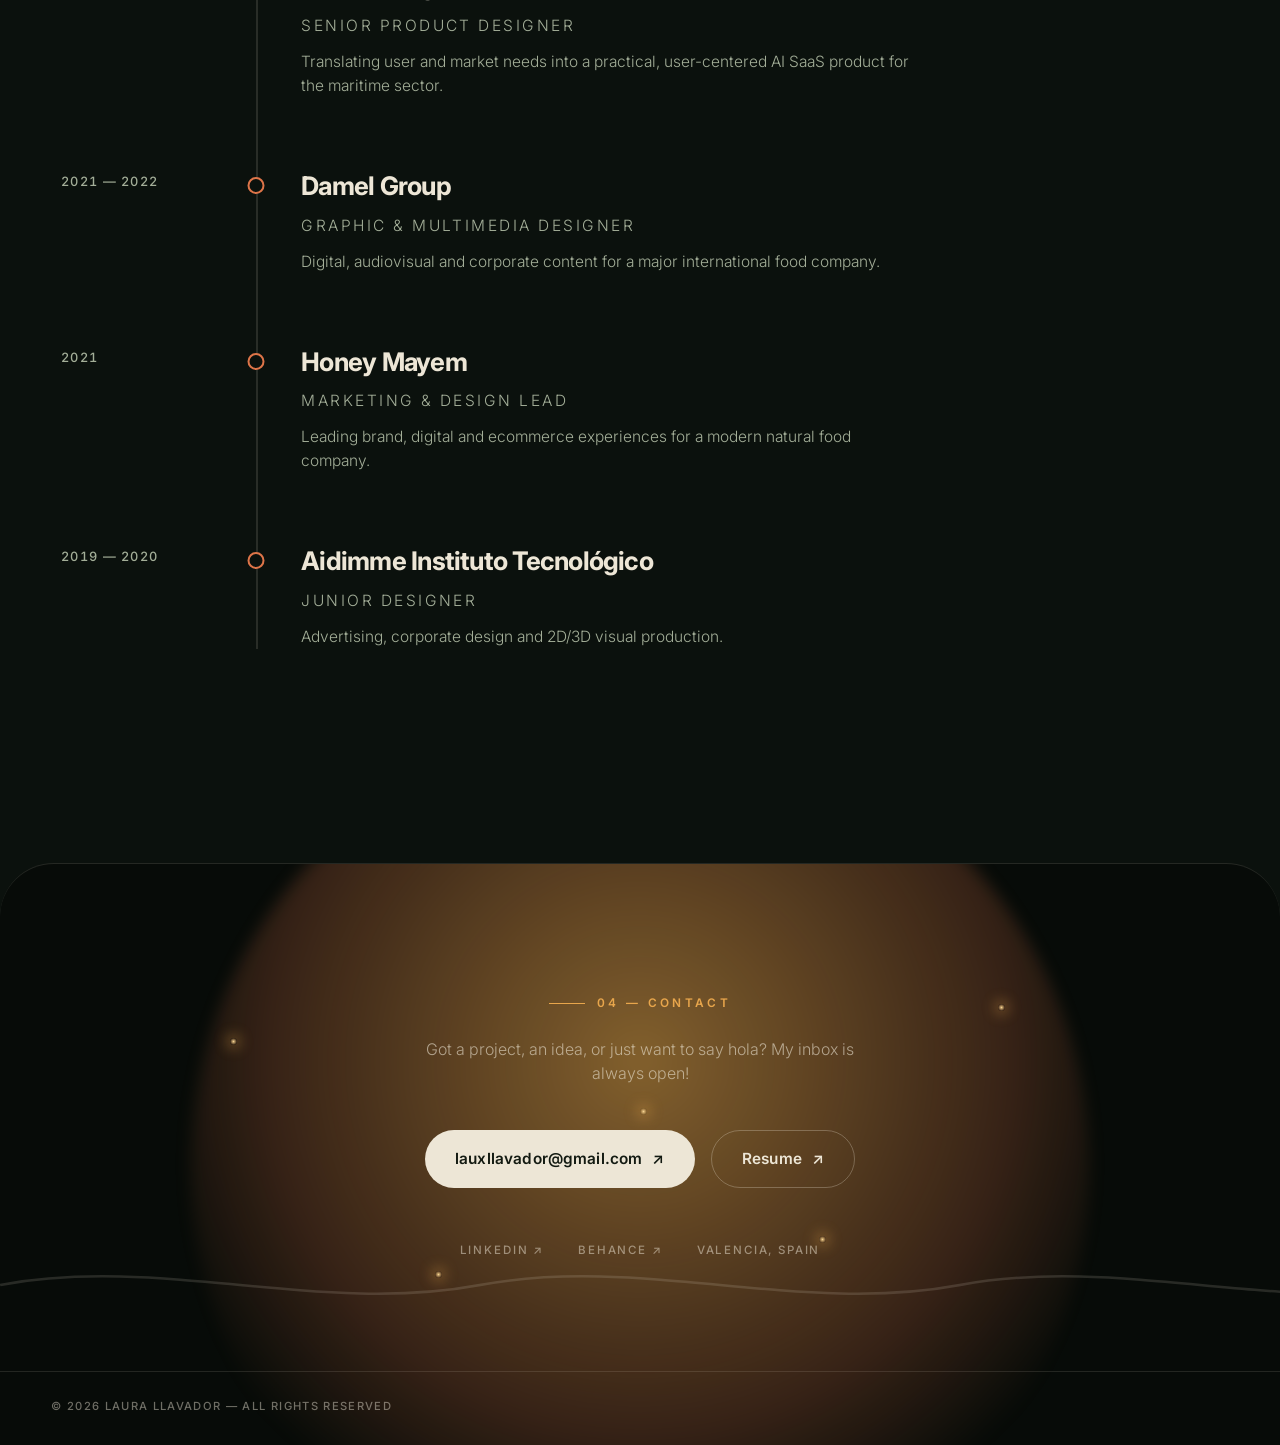
==== commit 3c1cbce8: "Nuevos proyectos y final de rediseño" ====
--- a/index.html
+++ b/index.html
@@ -221,7 +221,7 @@
             <span class="tag tag-hot">Ecommerce SaaS</span>
             <span class="tag">AI Search</span><span class="tag">Conversational UX</span>
           </div>
-          <img src="asset/kimera/julia-search-assistant.png" alt="Kimera Technologies AI ecommerce search" loading="lazy" onerror="this.style.display='none'">
+          <img src="asset/kimera/kimerahero.png" alt="Kimera Technologies AI ecommerce search" loading="lazy" onerror="this.style.display='none'">
         </div>
         <div class="card-body">
           <div><span class="card-num">01 / Kimera Technologies</span>
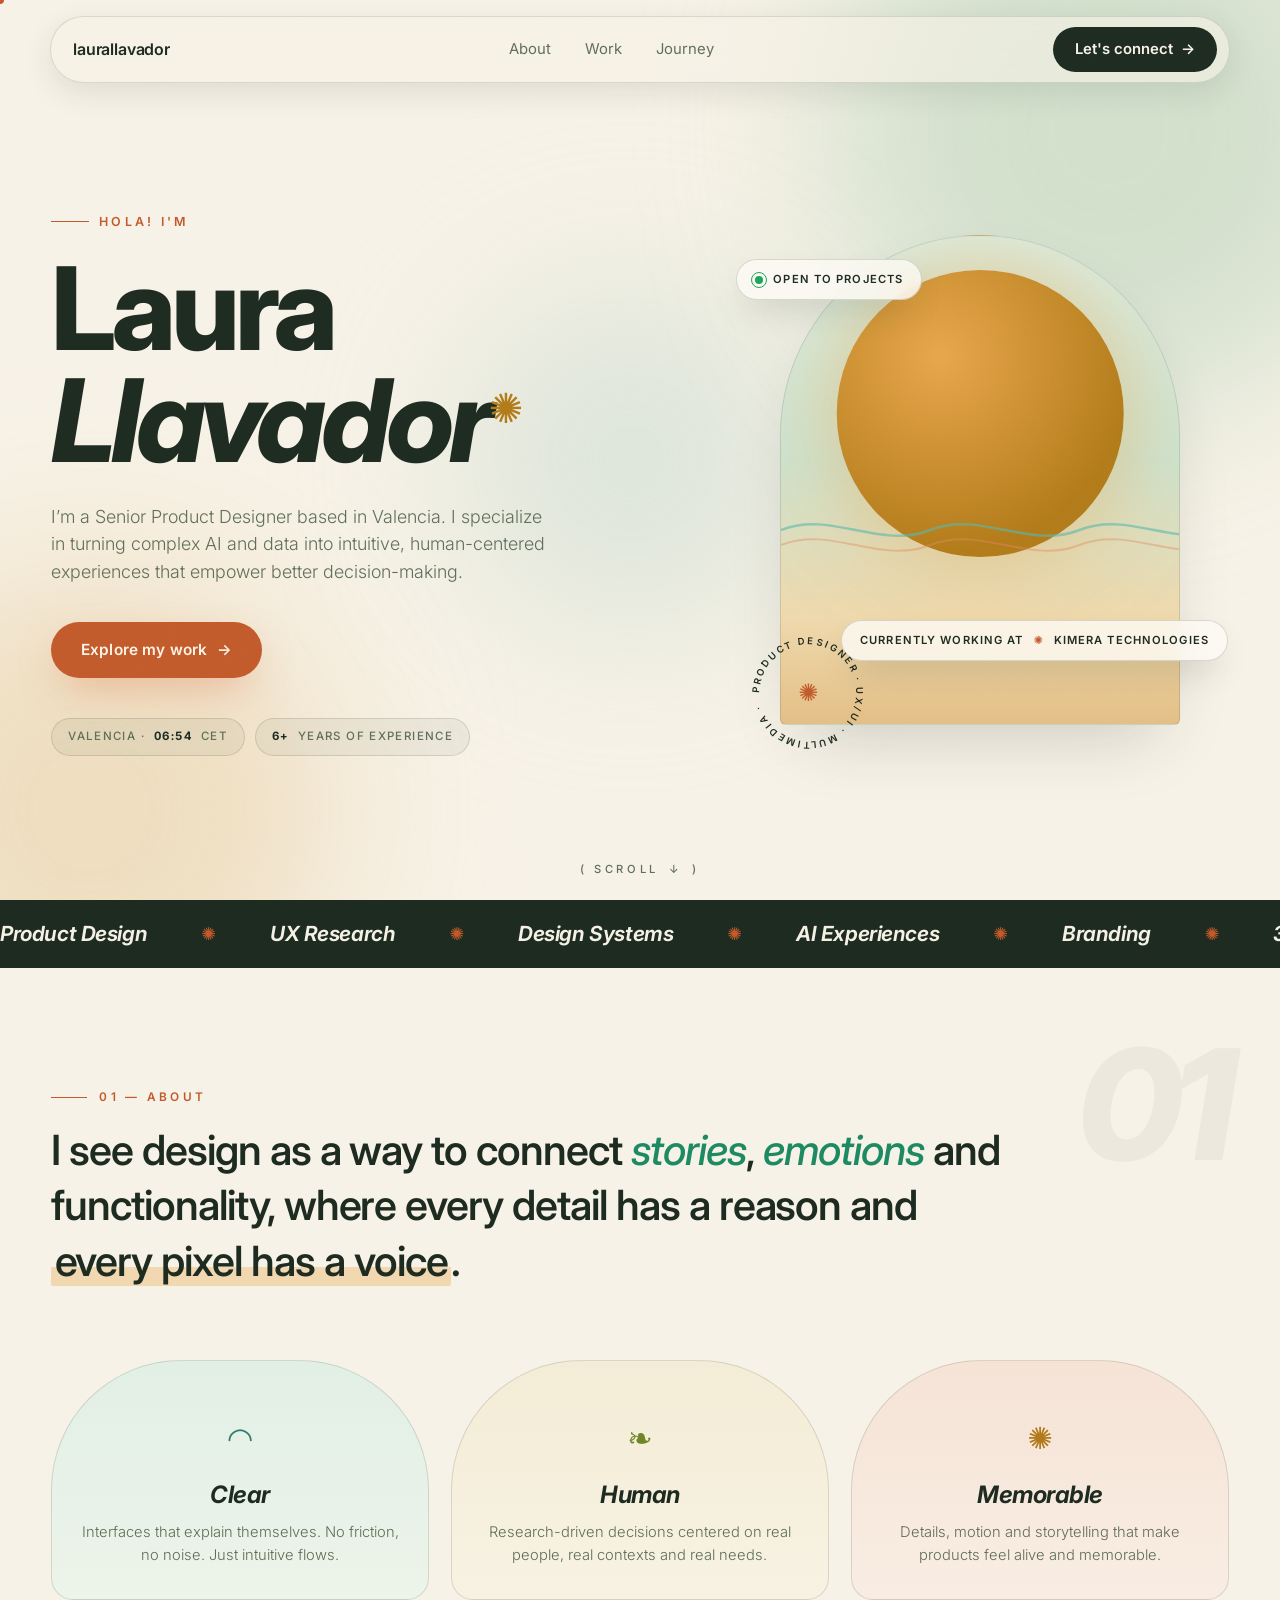
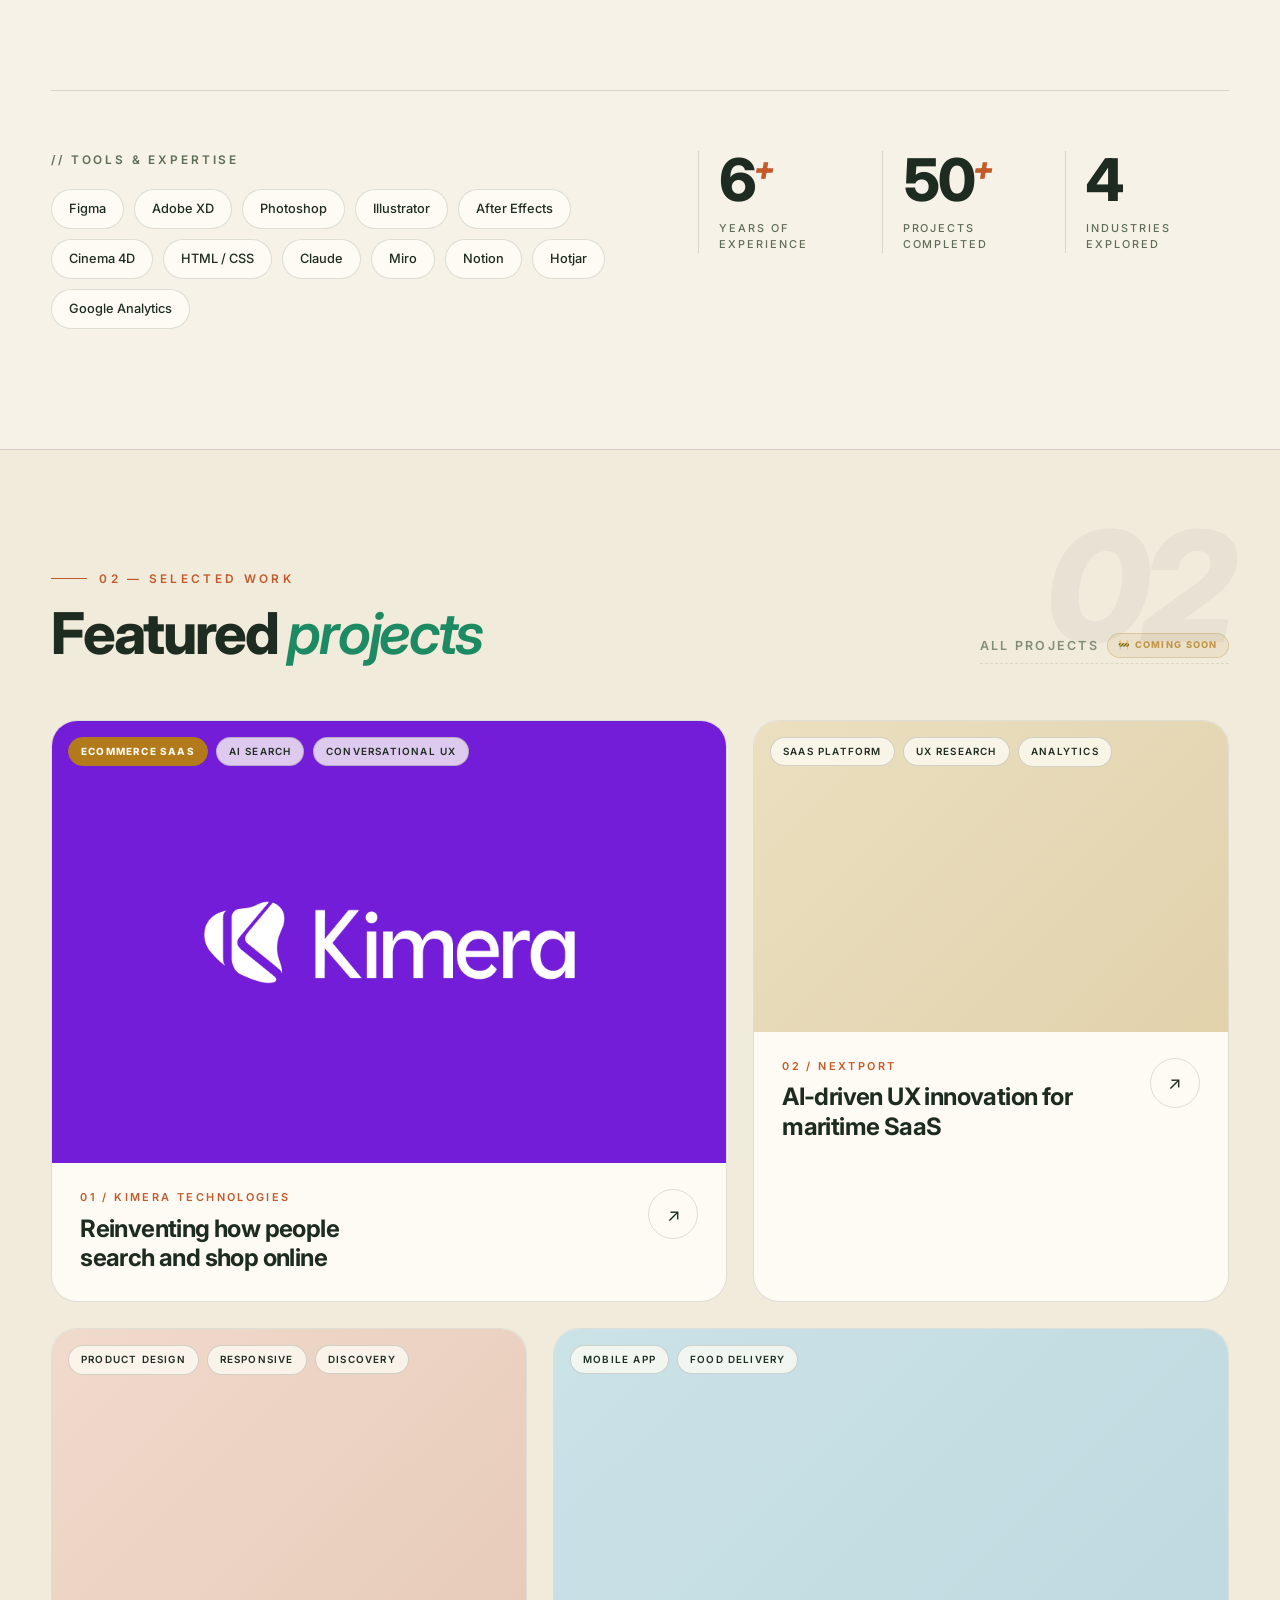
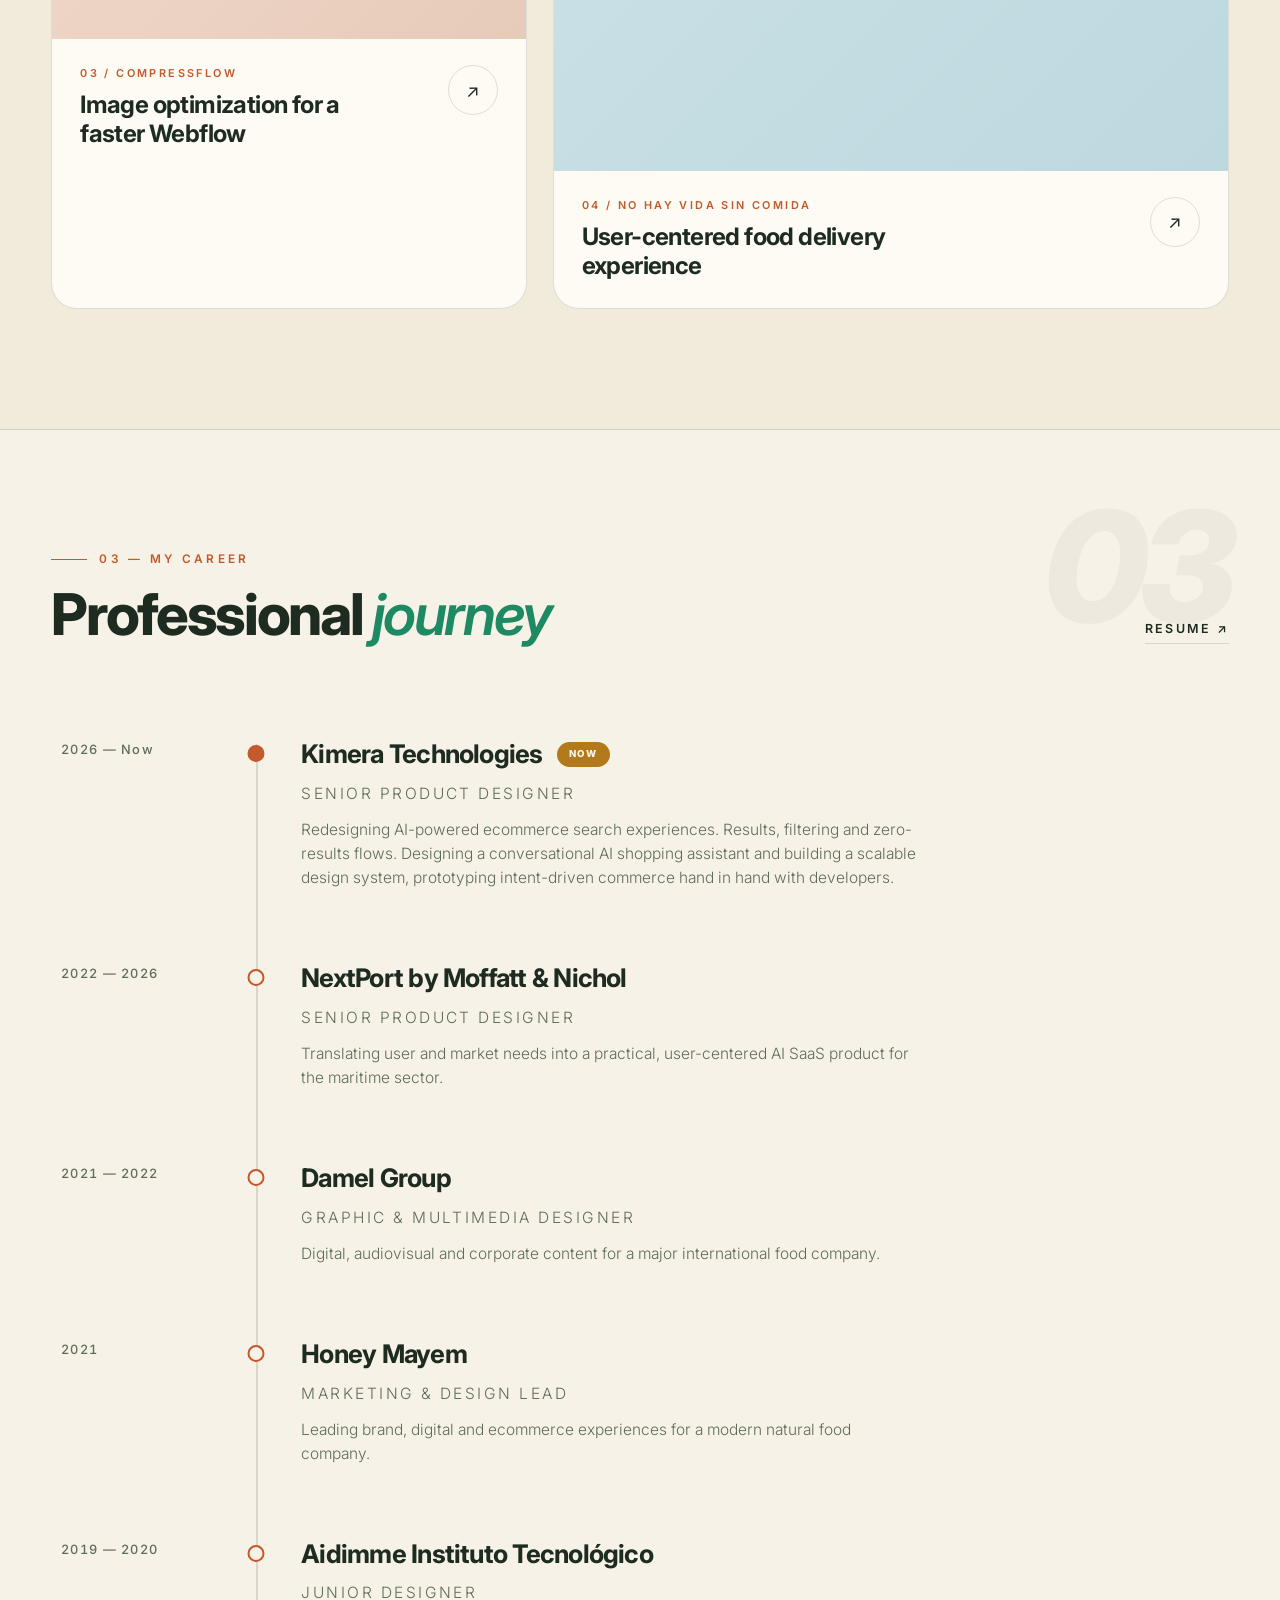
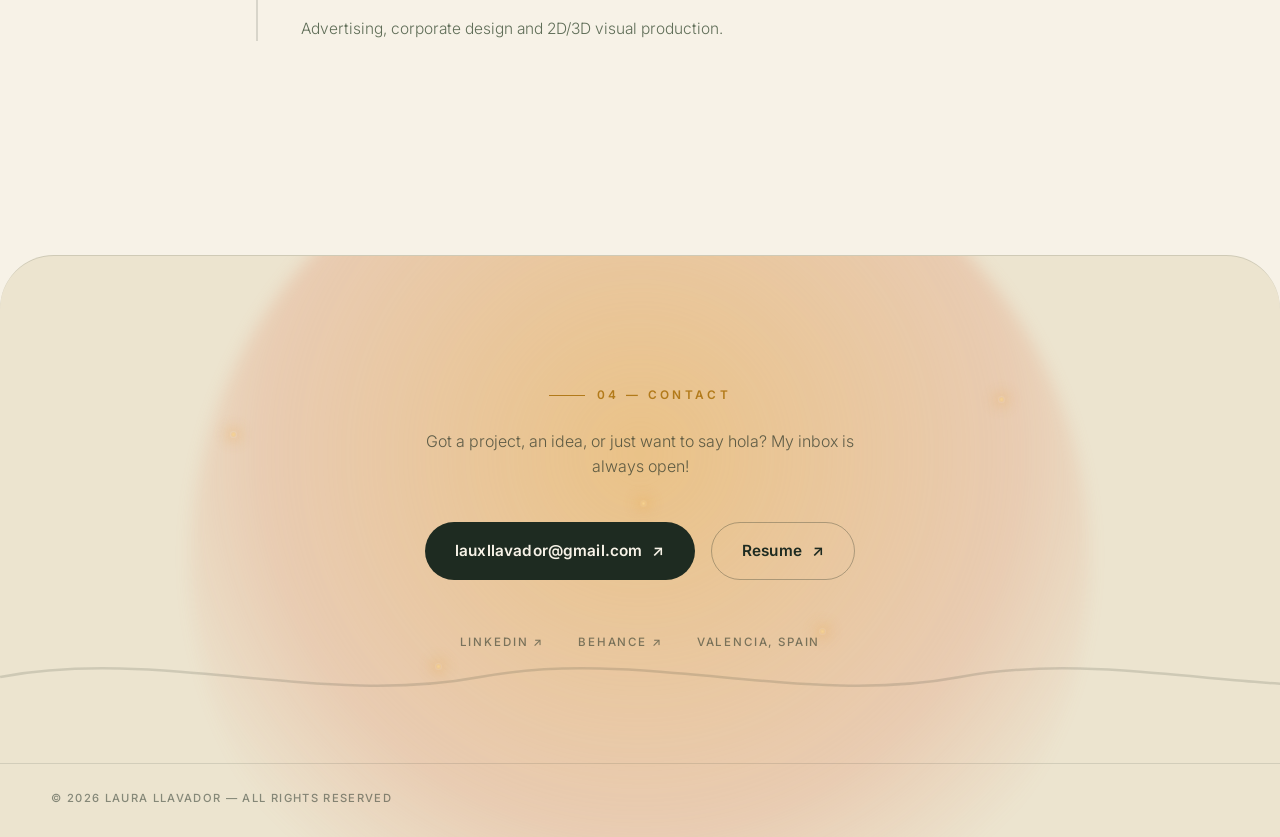
==== commit 27c569df: "Cambia el sitio a light mode y añade favicon, CV y blur de datos sensibles - Rediseña la paleta a "M" ====
--- a/index.html
+++ b/index.html
@@ -5,7 +5,8 @@
 <meta name="viewport" content="width=device-width, initial-scale=1.0">
 <title>Laura Llavador — Product Designer</title>
 <meta name="description" content="Laura Llavador — Product UX/UI Designer">
-<meta name="theme-color" content="#0B110D">
+<meta name="theme-color" content="#F7F2E7">
+<link rel="icon" type="image/svg+xml" href="favicon.svg">
 <link rel="preconnect" href="https://fonts.googleapis.com">
 <link rel="preconnect" href="https://fonts.gstatic.com" crossorigin>
 <link href="https://fonts.googleapis.com/css2?family=Inter:ital,opsz,wght@0,14..32,100..900;1,14..32,100..900&display=swap" rel="stylesheet">
@@ -211,7 +212,7 @@
         <p class="sec-label">02 — Selected work</p>
         <h2 class="sec-title">Featured <em>projects</em></h2>
       </div>
-      <a class="sec-link" href="work.html">All projects ↗</a>
+      <span class="sec-link is-disabled" aria-disabled="true" title="This portfolio is under construction — more projects coming soon">All projects <span class="soon">🚧 Coming soon</span></span>
     </div>
 
     <div class="work-grid" data-stagger>
@@ -245,16 +246,16 @@
         </div>
       </a>
 
-      <a class="card card-w5 reveal" href="sportai.html">
+      <a class="card card-w5 reveal" href="compressflow.html">
         <div class="card-media">
           <div class="card-tags">
-            <span class="tag">AI Design</span><span class="tag">Dashboards</span>
-          </div>
-          <img src="https://www.laurallavador.com/images/sportai3.png" alt="SportAI biomechanics" loading="lazy" onerror="this.style.display='none'">
+            <span class="tag">Product Design</span><span class="tag">Responsive</span><span class="tag">Discovery</span>
+          </div>
+          <img src="https://www.laurallavador.com/images/webflowmain.png" alt="Compressflow for Webflow" loading="lazy" onerror="this.style.display='none'">
         </div>
         <div class="card-body">
-          <div><span class="card-num">03 / SportAI</span>
-            <h3>Making biomechanics simple &amp; accessible with AI</h3></div>
+          <div><span class="card-num">03 / Compressflow</span>
+            <h3>Image optimization for a faster Webflow</h3></div>
           <span class="card-cta">↗</span>
         </div>
       </a>
@@ -273,19 +274,7 @@
         </div>
       </a>
 
-      <a class="card card-w7 reveal" href="compressflow.html">
-        <div class="card-media">
-          <div class="card-tags">
-            <span class="tag">Product Design</span><span class="tag">Responsive</span><span class="tag">Discovery</span>
-          </div>
-          <img src="https://www.laurallavador.com/images/webflowmain.png" alt="Compressflow for Webflow" loading="lazy" onerror="this.style.display='none'">
-        </div>
-        <div class="card-body">
-          <div><span class="card-num">05 / Compressflow</span>
-            <h3>Image optimization for a faster Webflow</h3></div>
-          <span class="card-cta">↗</span>
-        </div>
-      </a>
+     
     </div>
   </div>
 </section>
@@ -299,7 +288,7 @@
         <p class="sec-label">03 — My career</p>
         <h2 class="sec-title">Professional <em>journey</em></h2>
       </div>
-      <a class="sec-link" href="https://www.laurallavador.com/resume" target="_blank" rel="noopener">Resume ↗</a>
+      <a class="sec-link" href="asset/LauraLlavadorCV.pdf" target="_blank" rel="noopener">Resume ↗</a>
     </div>
 
     <div class="timeline">
@@ -358,7 +347,7 @@
   <div class="c-waves">
     <svg viewBox="0 0 1600 80" preserveAspectRatio="none" height="80">
       <path d="M0,40 C100,10 200,70 300,40 C400,10 500,70 600,40 C700,10 800,70 900,40 C1000,10 1100,70 1200,40 C1300,10 1400,70 1500,40 C1550,25 1600,40 1600,40"
-            fill="none" stroke="#EDE6D6" stroke-width="2.5"/>
+            fill="none" stroke="#1E2B21" stroke-width="2.5"/>
     </svg>
   </div>
 
@@ -374,7 +363,7 @@
     <p class="contact-sub reveal">Got a project, an idea, or just want to say hola? My inbox is always open!</p>
     <div class="contact-ctas reveal">
       <a class="btn btn-sand magnetic" href="mailto:lauxllavador@gmail.com">lauxllavador@gmail.com <span class="arr">↗</span></a>
-      <a class="btn btn-line magnetic" href="https://www.laurallavador.com/resume" target="_blank" rel="noopener">Resume <span class="arr">↗</span></a>
+      <a class="btn btn-line magnetic" href="asset/LauraLlavadorCV.pdf" target="_blank" rel="noopener">Resume <span class="arr">↗</span></a>
     </div>
     <div class="contact-meta reveal">
       <a href="https://www.linkedin.com/in/laurallavadorgarcia/" target="_blank" rel="noopener">LinkedIn ↗</a>
--- a/styles.css
+++ b/styles.css
@@ -1,26 +1,26 @@
-/* ====== BOSQUE MEDITERRÁNEO — design system · Laura Llavador ====== */
+/* ====== MEDITERRÁNEO DÍA — design system · Laura Llavador ====== */
 :root{
-  --bg:#0B110D;            /* noche de bosque */
-  --bg-2:#0E140F;          /* banda de sección */
-  --surface:#141D16;       /* tarjetas */
-  --abyss:#070B08;         /* contacto */
-  --ink:#EDE6D6;           /* texto arena */
-  --ink-soft:#A3AE98;      /* texto musgo claro */
-  --cream:#EDE6D6;
-  --sea:#4FB3A5;
-  --turquoise:#56C998;
-  --leaf:#A6C25E;          /* lima oliva viva */
-  --olive:#8E9B52;
-  --terracotta:#DE7549;    /* barro rústico */
-  --terracotta-dark:#C45E37;
-  --sun:#E8A64C;           /* ámbar */
-  --sun-soft:#F3C77E;
-  --line:rgba(237,230,214,.13);
-  --shadow:0 30px 70px -25px rgba(0,0,0,.65);
+  --bg:#F7F2E7;            /* arena clara */
+  --bg-2:#F1EBDC;          /* banda de sección */
+  --surface:#FDFBF4;       /* tarjetas */
+  --abyss:#ECE4CF;         /* contacto */
+  --ink:#1E2B21;           /* tinta bosque */
+  --ink-soft:#5F6D57;      /* musgo */
+  --cream:#1E2B21;         /* sólido de contraste (botones, marquee) */
+  --sea:#2E7D71;
+  --turquoise:#1E8A63;
+  --leaf:#6F8628;          /* oliva */
+  --olive:#77813F;
+  --terracotta:#C25A2B;    /* barro rústico */
+  --terracotta-dark:#A84A20;
+  --sun:#B27A1A;           /* ámbar oscuro */
+  --sun-soft:#E8A64C;
+  --line:rgba(30,43,33,.14);
+  --shadow:0 30px 70px -25px rgba(30,43,33,.22);
   --ease:cubic-bezier(.22,1,.36,1);
 }
 *{margin:0;padding:0;box-sizing:border-box}
-html{scroll-behavior:smooth;scroll-padding-top:100px;color-scheme:dark}
+html{scroll-behavior:smooth;scroll-padding-top:100px;color-scheme:light}
 body{
   font-family:'Inter',system-ui,sans-serif;
   background:var(--bg);
@@ -29,7 +29,7 @@
   -webkit-font-smoothing:antialiased;
   line-height:1.55;
 }
-::selection{background:var(--leaf);color:#10150D}
+::selection{background:var(--leaf);color:#FDFBF4}
 img{max-width:100%;display:block}
 a{color:inherit;text-decoration:none}
 button{font:inherit;background:none;border:none;color:inherit;cursor:pointer}
@@ -72,13 +72,13 @@
   width:min(1180px,94vw);
   display:flex;align-items:center;justify-content:space-between;gap:12px;
   padding:10px 12px 10px 22px;border-radius:999px;
-  background:rgba(11,17,13,.55);
+  background:rgba(247,242,231,.6);
   backdrop-filter:blur(16px);-webkit-backdrop-filter:blur(16px);
   border:1px solid var(--line);
-  box-shadow:0 10px 30px rgba(0,0,0,.3);
+  box-shadow:0 10px 30px rgba(30,43,33,.1);
   transition:box-shadow .4s,background .4s;
 }
-.nav.scrolled{background:rgba(9,14,11,.85);box-shadow:0 16px 44px rgba(0,0,0,.45)}
+.nav.scrolled{background:rgba(247,242,231,.9);box-shadow:0 16px 44px rgba(30,43,33,.16)}
 .logo{font-size:1rem;font-weight:600;letter-spacing:-.01em;display:flex;align-items:center;gap:2px}
 .logo .star{color:var(--terracotta);display:inline-block;animation:spin 9s linear infinite}
 .nav-links{display:flex;gap:2px;align-items:center}
@@ -86,9 +86,9 @@
   padding:9px 16px;border-radius:999px;font-size:.93rem;color:var(--ink-soft);
   transition:background .3s,color .3s;
 }
-.nav-links a:hover{background:rgba(237,230,214,.08);color:var(--ink)}
+.nav-links a:hover{background:rgba(30,43,33,.06);color:var(--ink)}
 .nav-cta{
-  background:var(--cream);color:#11160F;padding:11px 22px;border-radius:999px;
+  background:var(--cream);color:#F7F2E7;padding:11px 22px;border-radius:999px;
   font-size:.93rem;font-weight:600;display:inline-flex;align-items:center;gap:8px;
   transition:background .3s,transform .3s;
 }
@@ -131,12 +131,12 @@
 }
 .blob{
   position:absolute;border-radius:50%;filter:blur(85px);pointer-events:none;
-  mix-blend-mode:screen;animation:breathe 9s ease-in-out infinite alternate;
+  mix-blend-mode:multiply;animation:breathe 9s ease-in-out infinite alternate;
   transform:translate(calc(var(--px,0)*1px),calc(var(--py,0)*1px));
 }
-.blob-1{width:560px;height:560px;background:#1E5C44;top:-150px;right:-110px;opacity:.6}
-.blob-2{width:480px;height:480px;background:#6E4A1C;bottom:-150px;left:-150px;opacity:.55;animation-delay:-3s}
-.blob-3{width:340px;height:340px;background:#174D4D;top:32%;left:36%;opacity:.45;animation-delay:-6s}
+.blob-1{width:560px;height:560px;background:#BFE0CE;top:-150px;right:-110px;opacity:.6}
+.blob-2{width:480px;height:480px;background:#F0D9AE;bottom:-150px;left:-150px;opacity:.55;animation-delay:-3s}
+.blob-3{width:340px;height:340px;background:#C4E1DF;top:32%;left:36%;opacity:.45;animation-delay:-6s}
 @keyframes breathe{from{opacity:.32}to{opacity:.62}}
 
 .hero-meta{
@@ -190,18 +190,18 @@
 .btn:hover .arr{transform:translateX(5px)}
 .btn-primary{background:var(--terracotta);color:#FFF3E6;box-shadow:0 16px 40px -12px rgba(222,117,73,.5)}
 .btn-primary:hover{background:var(--terracotta-dark)}
-.btn-ghost{border:1.5px solid var(--line);color:var(--ink);background:rgba(237,230,214,.04)}
-.btn-ghost:hover{border-color:var(--cream);background:rgba(237,230,214,.08)}
+.btn-ghost{border:1.5px solid var(--line);color:var(--ink);background:rgba(30,43,33,.04)}
+.btn-ghost:hover{border-color:var(--cream);background:rgba(30,43,33,.08)}
 .hero-chips{display:flex;flex-wrap:wrap;gap:10px;margin-top:40px}
 .chip{
   display:inline-flex;align-items:center;gap:9px;
   font-size:.72rem;font-weight:500;letter-spacing:.12em;text-transform:uppercase;
   padding:9px 16px;border:1px solid var(--line);border-radius:999px;
-  background:rgba(237,230,214,.05);color:var(--ink-soft);font-variant-numeric:tabular-nums;
+  background:rgba(30,43,33,.05);color:var(--ink-soft);font-variant-numeric:tabular-nums;
 }
 .chip b{color:var(--ink);font-weight:700}
-.dot-live{width:8px;height:8px;border-radius:50%;background:#57C97E;position:relative}
-.dot-live::after{content:"";position:absolute;inset:-4px;border-radius:50%;border:1.5px solid #57C97E;animation:ping 1.8s ease-out infinite}
+.dot-live{width:8px;height:8px;border-radius:50%;background:#1FA35B;position:relative}
+.dot-live::after{content:"";position:absolute;inset:-4px;border-radius:50%;border:1.5px solid #1FA35B;animation:ping 1.8s ease-out infinite}
 @keyframes ping{0%{transform:scale(.4);opacity:.9}80%,100%{transform:scale(1.25);opacity:0}}
 
 /* portrait */
@@ -210,7 +210,7 @@
 .arch{
   position:relative;overflow:hidden;aspect-ratio:4/4.9;
   border-radius:999px 999px 30px 30px;
-  background:linear-gradient(180deg,#16312B 0%,#1C3A2A 46%,#4A3A1E 78%,#6B4A24 100%);
+  background:linear-gradient(180deg,#DCEDE0 0%,#CDE3CF 46%,#EFD9AC 78%,#E3BE84 100%);
   border:1px solid var(--line);box-shadow:var(--shadow);
 }
 .sun-disc{
@@ -227,10 +227,10 @@
 .arch img{position:relative;z-index:2;width:100%;height:100%;object-fit:cover;object-position:center bottom}
 .badge{
   position:absolute;z-index:4;display:flex;align-items:center;gap:10px;
-  background:rgba(12,18,14,.78);backdrop-filter:blur(10px);
-  border:1px solid rgba(237,230,214,.22);border-radius:999px;padding:11px 18px;
+  background:rgba(253,251,244,.82);-webkit-backdrop-filter:blur(10px);backdrop-filter:blur(10px);
+  border:1px solid rgba(30,43,33,.16);border-radius:999px;padding:11px 18px;
   font-size:.7rem;font-weight:600;letter-spacing:.1em;text-transform:uppercase;
-  box-shadow:0 16px 34px -12px rgba(0,0,0,.55);white-space:nowrap;
+  box-shadow:0 16px 34px -12px rgba(30,43,33,.25);white-space:nowrap;
 }
 .badge-avail{top:24px;left:-44px;animation:hover1 6s ease-in-out infinite alternate}
 .badge-work{bottom:64px;right:-48px;animation:hover1 7s ease-in-out infinite alternate-reverse}
@@ -253,7 +253,7 @@
 @keyframes bob{0%,100%{transform:translateY(0)}50%{transform:translateY(7px)}}
 /* ============ MARQUEE ============ */
 .marquee{
-  background:var(--cream);color:#131A12;overflow:hidden;
+  background:var(--cream);color:#F5F0E4;overflow:hidden;
   padding:18px 0;position:relative;z-index:4;
 }
 .marquee-track{display:flex;width:max-content;animation:marquee 30s linear infinite}
@@ -280,6 +280,17 @@
   border-bottom:1.5px solid var(--line);transition:border-color .3s,color .3s;white-space:nowrap;
 }
 .sec-link:hover{border-color:var(--leaf);color:var(--leaf)}
+.sec-link.is-disabled{
+  color:var(--ink-soft);opacity:.75;cursor:not-allowed;
+  border-bottom:1.5px dashed var(--line);
+}
+.sec-link.is-disabled:hover{border-color:var(--line);color:var(--ink-soft)}
+.sec-link .soon{
+  font-size:.58rem;font-weight:800;letter-spacing:.14em;text-transform:uppercase;
+  color:var(--sun);background:rgba(178,122,26,.12);
+  border:1px solid rgba(178,122,26,.35);border-radius:999px;padding:4px 10px;
+  white-space:nowrap;
+}
 
 /* ============ ABOUT ============ */
 .statement{
@@ -298,10 +309,10 @@
   border:1px solid var(--line);
   transition:transform .5s var(--ease),box-shadow .5s,border-color .5s;
 }
-.value-card:hover{transform:translateY(-10px);box-shadow:var(--shadow);border-color:rgba(237,230,214,.3)}
-.value-card:nth-child(1){background:linear-gradient(180deg,#12251F,#101B16)}
-.value-card:nth-child(2){background:linear-gradient(180deg,#252012,#1A160E)}
-.value-card:nth-child(3){background:linear-gradient(180deg,#261812,#1B120D)}
+
+.value-card:nth-child(1){background:linear-gradient(180deg,#E2EFE5,#EDF4EA)}
+.value-card:nth-child(2){background:linear-gradient(180deg,#F3ECD6,#F8F2E3)}
+.value-card:nth-child(3){background:linear-gradient(180deg,#F5E3D6,#F9EDE3)}
 .value-glyph{font-size:1.9rem;margin-bottom:14px;display:inline-block}
 .value-card:nth-child(1) .value-glyph{color:var(--sea)}
 .value-card:nth-child(2) .value-glyph{color:var(--leaf)}
@@ -322,7 +333,7 @@
   border:1px solid var(--line);border-radius:999px;background:var(--surface);
   transition:background .3s,color .3s,transform .3s var(--ease),border-color .3s;
 }
-.tool:hover{background:var(--cream);color:#11160F;border-color:var(--cream);transform:translateY(-3px)}
+.tool:hover{background:var(--cream);color:#F7F2E7;border-color:var(--cream);transform:translateY(-3px)}
 .stats{display:grid;grid-template-columns:repeat(3,1fr);gap:20px}
 .stat{border-left:1.5px solid var(--line);padding-left:20px}
 .stat-num{
@@ -340,23 +351,23 @@
   border-radius:26px;background:var(--surface);border:1px solid var(--line);
   transition:transform .55s var(--ease),box-shadow .55s,border-color .55s;
 }
-.card:hover{transform:translateY(-9px);box-shadow:var(--shadow);border-color:rgba(237,230,214,.28)}
+.card:hover{transform:translateY(-9px);box-shadow:var(--shadow);border-color:rgba(30,43,33,.25)}
 .card-w7{grid-column:span 7}
 .card-w5{grid-column:span 5}
 .card-media{position:relative;overflow:hidden;aspect-ratio:16/10.5}
 .card-media img{width:100%;height:100%;object-fit:cover;transition:transform .9s var(--ease)}
 .card:hover .card-media img{transform:scale(1.06)}
-.card:nth-child(1) .card-media{background:linear-gradient(135deg,#1A3A33,#143028)}
-.card:nth-child(2) .card-media{background:linear-gradient(135deg,#3A2D17,#2C2110)}
-.card:nth-child(3) .card-media{background:linear-gradient(135deg,#3A241B,#2B1A12)}
-.card:nth-child(4) .card-media{background:linear-gradient(135deg,#16333A,#10262C)}
+.card:nth-child(1) .card-media{background:linear-gradient(135deg,#CFE5DB,#C2DCCE)}
+.card:nth-child(2) .card-media{background:linear-gradient(135deg,#EBDFC0,#E1D2AC)}
+.card:nth-child(3) .card-media{background:linear-gradient(135deg,#F0DACC,#E7CBB9)}
+.card:nth-child(4) .card-media{background:linear-gradient(135deg,#CBE2E7,#BDD8DF)}
 .card-tags{position:absolute;top:16px;left:16px;right:16px;display:flex;flex-wrap:wrap;gap:8px;z-index:3}
 .tag{
   font-size:.62rem;font-weight:600;letter-spacing:.12em;text-transform:uppercase;
-  background:rgba(9,14,11,.72);backdrop-filter:blur(8px);
-  border:1px solid rgba(237,230,214,.2);border-radius:999px;padding:6px 12px;color:var(--ink);
-}
-.tag-hot{background:var(--sun);border-color:var(--sun);color:#131A12;font-weight:800}
+  background:rgba(253,251,244,.78);-webkit-backdrop-filter:blur(8px);backdrop-filter:blur(8px);
+  border:1px solid rgba(30,43,33,.18);border-radius:999px;padding:6px 12px;color:var(--ink);
+}
+.tag-hot{background:var(--sun);border-color:var(--sun);color:#FDF8EC;font-weight:800}
 .card-body{display:flex;align-items:flex-start;justify-content:space-between;gap:18px;padding:26px 28px 28px}
 .card-num{
   font-size:.68rem;font-weight:600;letter-spacing:.22em;text-transform:uppercase;
@@ -377,7 +388,7 @@
   padding:34px 10px;border-radius:18px;
   transition:background .35s;position:relative;
 }
-.t-item:hover{background:rgba(237,230,214,.045)}
+.t-item:hover{background:rgba(30,43,33,.05)}
 .t-year{grid-area:1/1;font-size:.8rem;font-weight:500;letter-spacing:.1em;color:var(--ink-soft);padding-top:6px;white-space:nowrap;font-variant-numeric:tabular-nums}
 .t-line{grid-area:1/2;position:relative}
 .t-line::before{content:"";position:absolute;left:50%;top:-34px;bottom:-34px;width:1.5px;background:var(--line)}
@@ -394,7 +405,7 @@
 .t-body{grid-area:1/3}
 .t-body h3{font-weight:720;font-size:clamp(1.25rem,2.2vw,1.6rem);letter-spacing:-.03em;display:flex;align-items:center;gap:14px;flex-wrap:wrap}
 .t-now{
-  font-size:.6rem;font-weight:800;letter-spacing:.18em;color:#131A12;
+  font-size:.6rem;font-weight:800;letter-spacing:.18em;color:#FDF8EC;
   background:var(--sun);border-radius:999px;padding:5px 12px;text-transform:uppercase;
 }
 .t-role{font-size:.72rem;font-weight:600;letter-spacing:.16em;text-transform:uppercase;color:var(--turquoise);margin:8px 0 12px}
@@ -426,32 +437,32 @@
 }
 .contact-title em{
   font-style:italic;font-weight:650;
-  background:linear-gradient(92deg,var(--sun-soft),var(--terracotta));
+  background:linear-gradient(92deg,var(--sun),var(--terracotta));
   -webkit-background-clip:text;background-clip:text;color:transparent;
   padding-right:.06em;
 }
-.contact-sub{color:rgba(237,230,214,.6);font-weight:300;margin:24px auto 0;max-width:48ch}
+.contact-sub{color:rgba(30,43,33,.68);font-weight:300;margin:24px auto 0;max-width:48ch}
 .contact-ctas{display:flex;justify-content:center;flex-wrap:wrap;gap:16px;margin-top:44px}
-.btn-sand{background:var(--cream);color:#131A12}
+.btn-sand{background:var(--cream);color:#F7F2E7}
 .btn-sand:hover{background:var(--sun)}
-.btn-line{border:1.5px solid rgba(237,230,214,.28);color:var(--ink)}
+.btn-line{border:1.5px solid rgba(30,43,33,.3);color:var(--ink)}
 .btn-line:hover{border-color:var(--sun);color:var(--sun)}
 .contact-meta{
   display:flex;justify-content:center;gap:34px;flex-wrap:wrap;margin-top:54px;
   font-size:.72rem;font-weight:500;letter-spacing:.16em;text-transform:uppercase;
-  color:rgba(237,230,214,.5);
+  color:rgba(30,43,33,.55);
 }
 .contact-meta a{border-bottom:1px solid transparent;transition:color .3s,border-color .3s}
 .contact-meta a:hover{color:var(--sun);border-color:var(--sun)}
 footer{
-  position:relative;margin-top:110px;border-top:1px solid rgba(237,230,214,.12);
+  position:relative;margin-top:110px;border-top:1px solid rgba(30,43,33,.12);
   padding:26px 0 30px;z-index:2;
 }
 #contact.compact footer{margin-top:80px}
 .foot-inner{
   display:flex;justify-content:space-between;gap:14px;flex-wrap:wrap;
   font-size:.7rem;font-weight:500;letter-spacing:.12em;
-  color:rgba(237,230,214,.45);text-transform:uppercase;
+  color:rgba(30,43,33,.5);text-transform:uppercase;
 }
 .foot-inner .star{color:var(--sun)}
 
@@ -524,7 +535,7 @@
   background:var(--surface);border:1px solid var(--line);border-radius:22px;padding:30px 26px;
   transition:transform .5s var(--ease),box-shadow .5s,border-color .5s;
 }
-.step:hover{transform:translateY(-8px);box-shadow:var(--shadow);border-color:rgba(237,230,214,.3)}
+.step:hover{transform:translateY(-8px);box-shadow:var(--shadow);border-color:rgba(30,43,33,.25)}
 .step-num{font-style:italic;font-weight:850;font-size:2.1rem;line-height:1;color:var(--terracotta)}
 .step h4{margin:16px 0 8px;font-weight:700;letter-spacing:-.02em;font-size:1.08rem}
 .step p{font-size:.9rem;color:var(--ink-soft);font-weight:300}
@@ -542,7 +553,7 @@
   scroll-snap-type:x mandatory;scrollbar-color:var(--terracotta) transparent;
 }
 .screens::-webkit-scrollbar{height:8px}
-.screens::-webkit-scrollbar-track{background:rgba(237,230,214,.06);border-radius:99px}
+.screens::-webkit-scrollbar-track{background:rgba(30,43,33,.08);border-radius:99px}
 .screens::-webkit-scrollbar-thumb{background:var(--terracotta);border-radius:99px}
 .screens > *{
   flex:0 0 auto;width:232px;scroll-snap-align:start;
@@ -557,11 +568,11 @@
 /* design tokens (sportai) */
 .tokens{display:grid;grid-template-columns:repeat(3,1fr);gap:22px}
 .token{background:var(--surface);border:1px solid var(--line);border-radius:22px;padding:28px}
-.sw{width:48px;height:48px;border-radius:50%;border:1px solid rgba(237,230,214,.25);margin-bottom:18px}
+.sw{width:48px;height:48px;border-radius:50%;border:1px solid rgba(30,43,33,.2);margin-bottom:18px}
 .token h4{font-weight:700;font-size:1rem;letter-spacing:-.01em}
 .token p{font-size:.84rem;color:var(--ink-soft);font-weight:300;margin:5px 0 12px}
 .token code{
-  font-size:.78rem;color:var(--ink);background:rgba(237,230,214,.08);
+  font-size:.78rem;color:var(--ink);background:rgba(30,43,33,.07);
   padding:4px 10px;border-radius:7px;letter-spacing:.06em;
 }
 
@@ -573,7 +584,7 @@
 }
 .bar-row{display:grid;grid-template-columns:110px 1fr 42px;gap:14px;align-items:center;padding:8px 0}
 .bar-row label{font-size:.84rem;color:var(--ink-soft);font-weight:400}
-.bar{height:6px;background:rgba(237,230,214,.1);border-radius:99px;overflow:hidden}
+.bar{height:6px;background:rgba(30,43,33,.1);border-radius:99px;overflow:hidden}
 .bar i{
   display:block;height:100%;width:0;border-radius:99px;
   background:linear-gradient(90deg,var(--sea),var(--leaf));
@@ -595,7 +606,7 @@
 }
 .quote em{
   font-style:italic;
-  background:linear-gradient(92deg,var(--sun-soft),var(--terracotta));
+  background:linear-gradient(92deg,var(--sun),var(--terracotta));
   -webkit-background-clip:text;background-clip:text;color:transparent;
 }
 
@@ -603,7 +614,7 @@
 .next{
   display:flex;justify-content:space-between;align-items:center;gap:24px;
   padding:46px 44px;border:1px solid var(--line);border-radius:28px;
-  background:linear-gradient(120deg,var(--surface),#11180F);
+  background:linear-gradient(120deg,var(--surface),#F0E9D6);
   transition:transform .5s var(--ease),box-shadow .5s,border-color .5s;
 }
 .next:hover{transform:translateY(-7px);box-shadow:var(--shadow);border-color:var(--terracotta)}
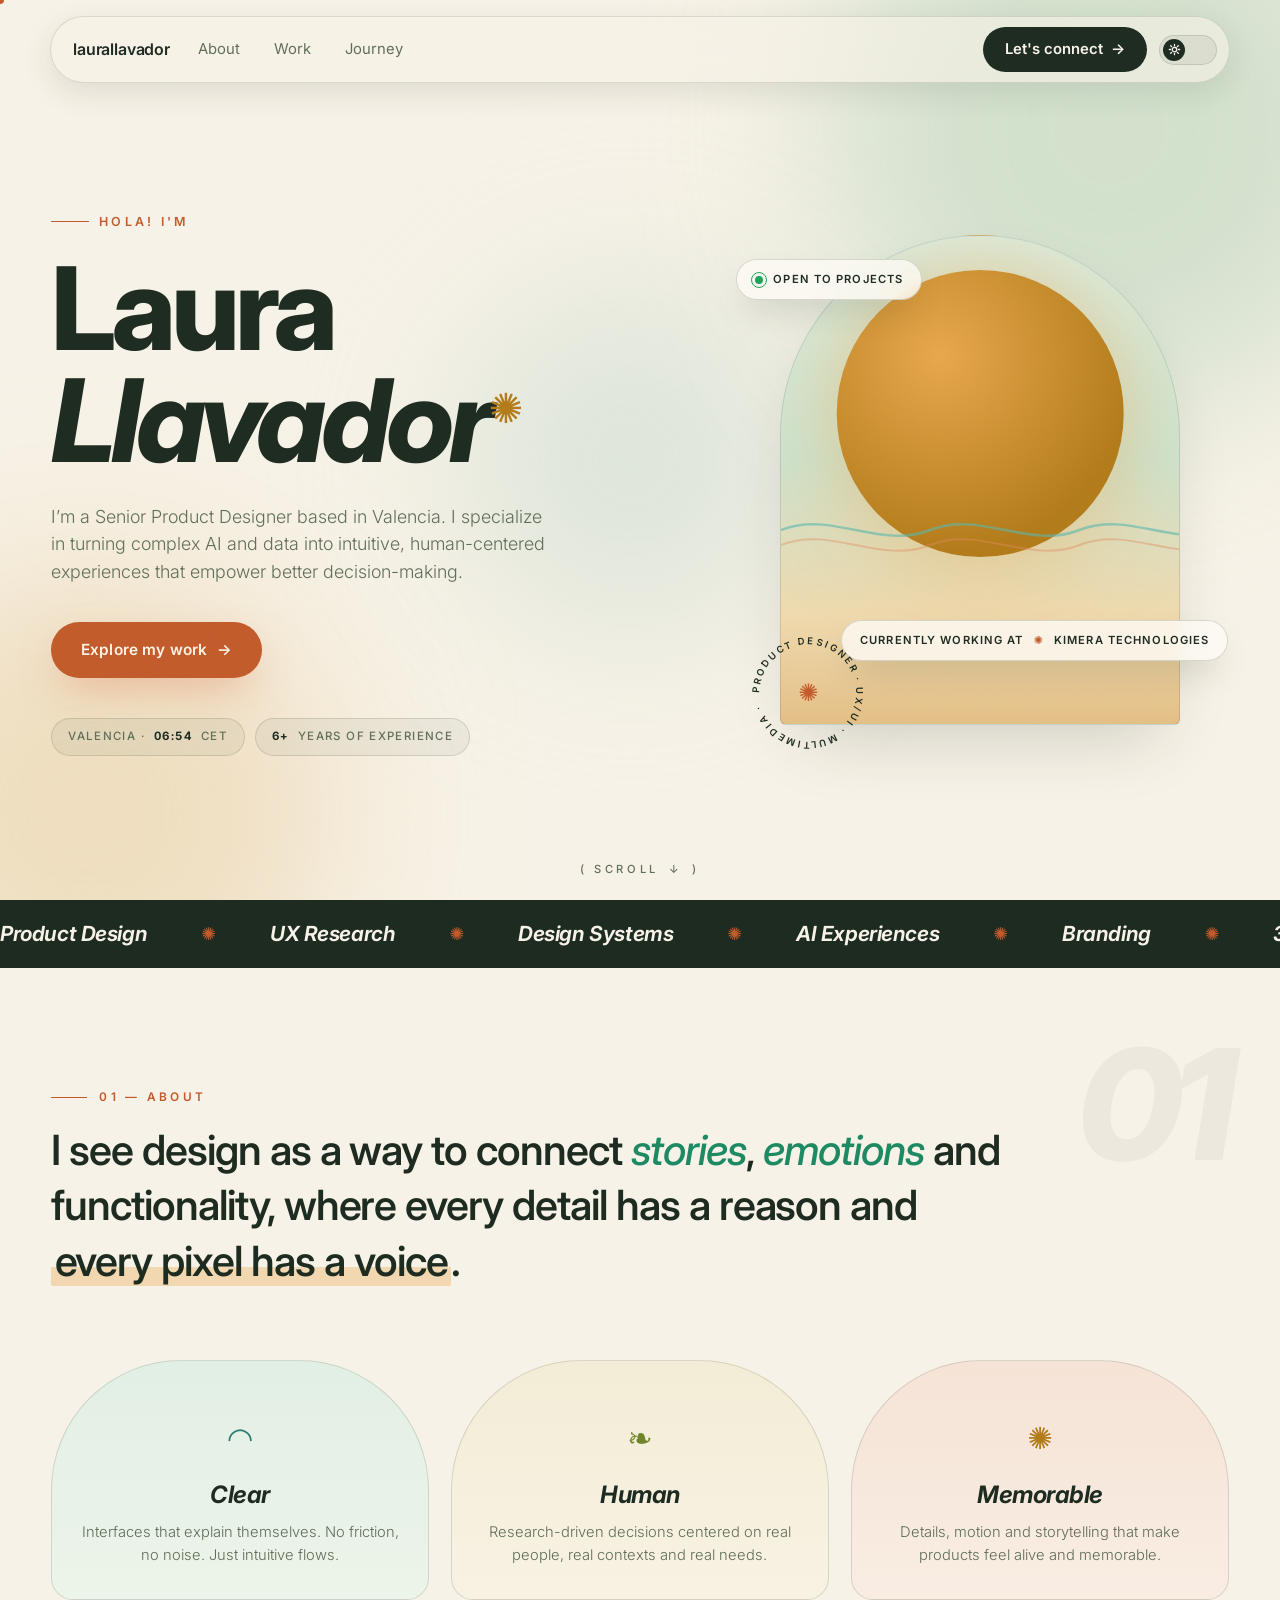
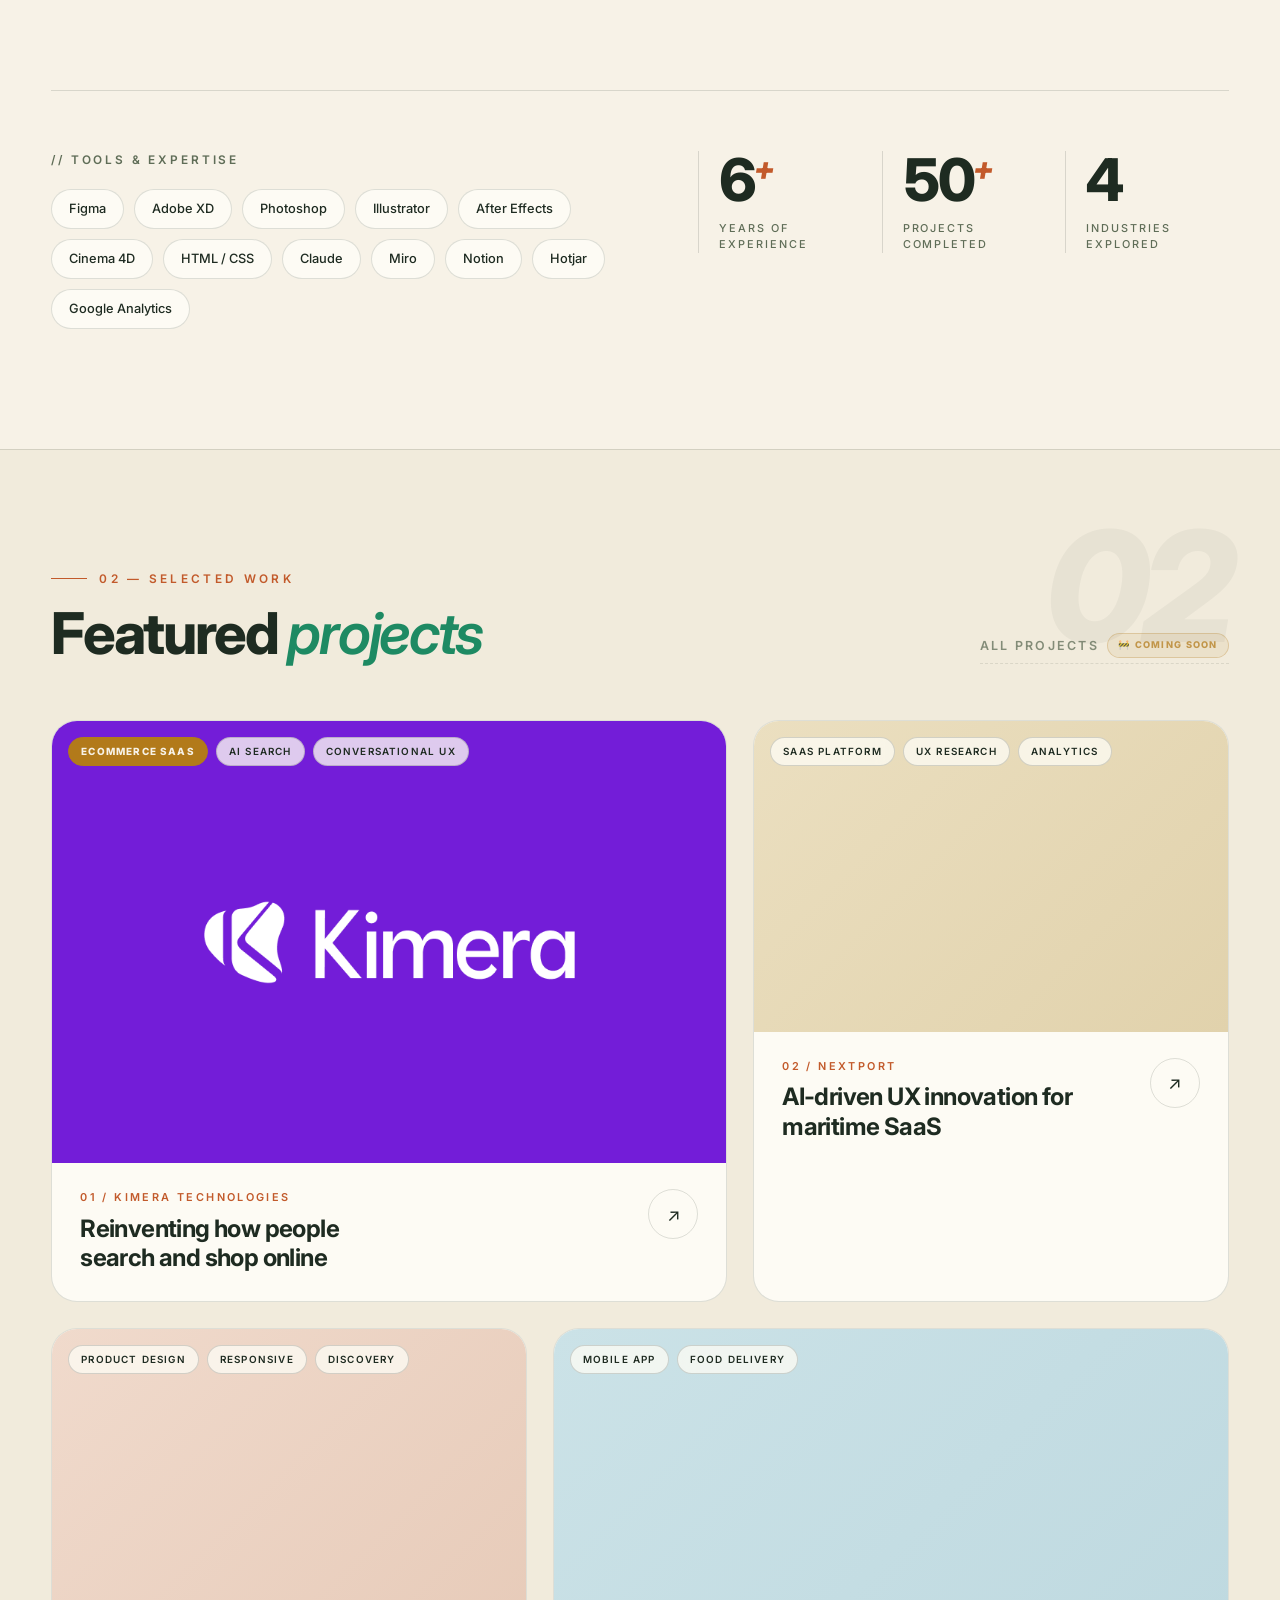
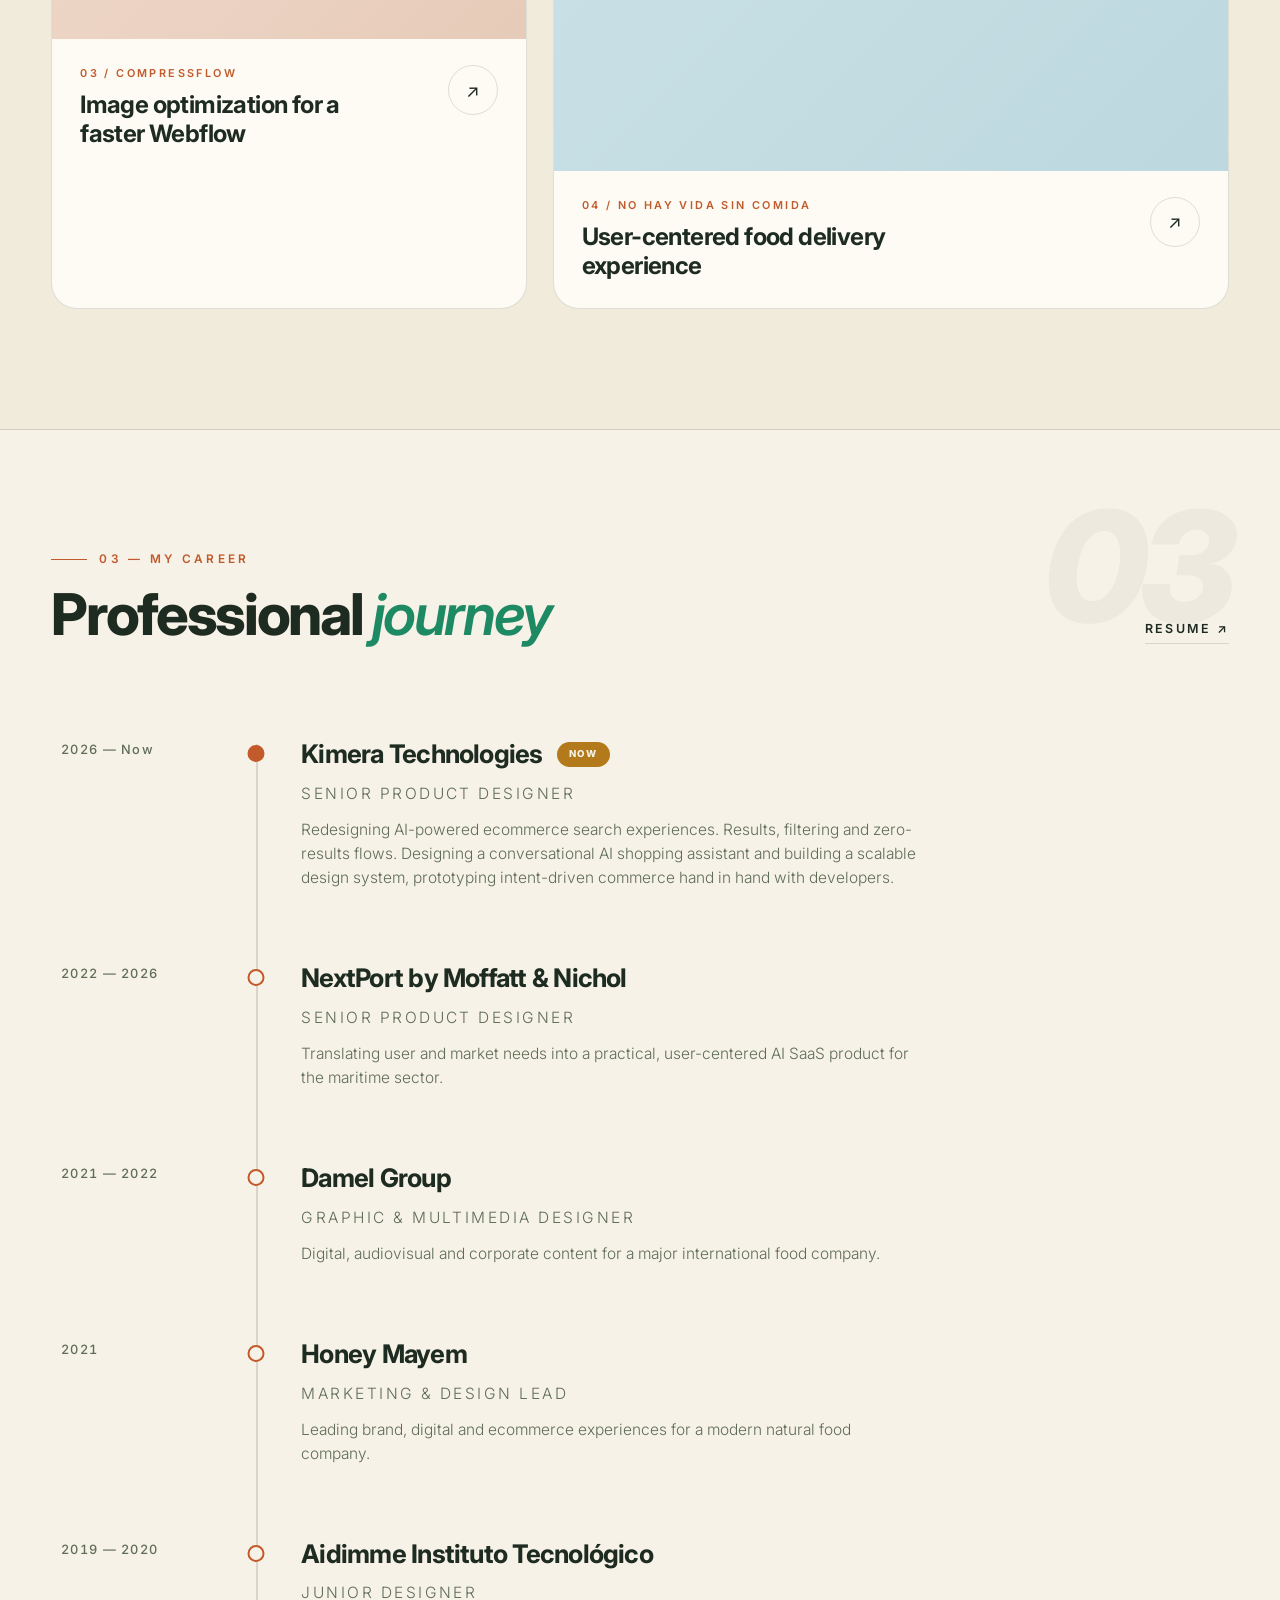
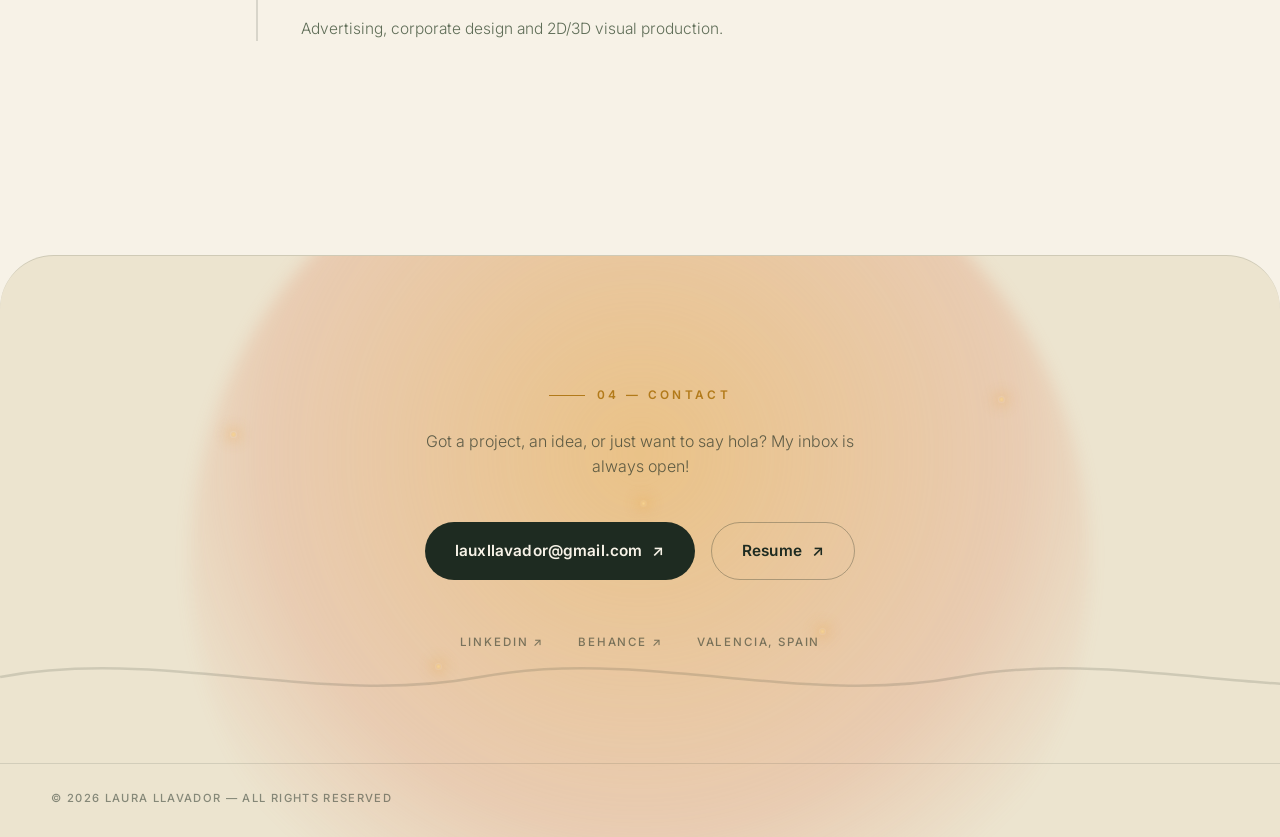
==== commit b969ea33: "Cambios en dark mode" ====
--- a/index.html
+++ b/index.html
@@ -7,6 +7,7 @@
 <meta name="description" content="Laura Llavador — Product UX/UI Designer">
 <meta name="theme-color" content="#F7F2E7">
 <link rel="icon" type="image/svg+xml" href="favicon.svg">
+<script>(function(){var t;try{t=localStorage.getItem("theme")}catch(e){}document.documentElement.setAttribute("data-theme",t==="dark"?"dark":"light")})();</script>
 <link rel="preconnect" href="https://fonts.googleapis.com">
 <link rel="preconnect" href="https://fonts.gstatic.com" crossorigin>
 <link href="https://fonts.googleapis.com/css2?family=Inter:ital,opsz,wght@0,14..32,100..900;1,14..32,100..900&display=swap" rel="stylesheet">
@@ -45,6 +46,7 @@
     <a href="#journey">Journey</a>
   </nav>
   <a class="nav-cta magnetic" href="#contact">Let's connect <span class="arr">→</span></a>
+  <button class="theme-toggle" role="switch" aria-checked="false" aria-label="Dark mode"><span class="knob"><svg class="tt-sun" viewBox="0 0 24 24" fill="none" stroke="currentColor" stroke-width="2.4" stroke-linecap="round" aria-hidden="true"><circle cx="12" cy="12" r="4.2"/><path d="M12 2.5v2.2M12 19.3v2.2M2.5 12h2.2M19.3 12h2.2M5 5l1.6 1.6M17.4 17.4L19 19M19 5l-1.6 1.6M6.6 17.4L5 19"/></svg><svg class="tt-moon" viewBox="0 0 24 24" fill="none" stroke="currentColor" stroke-width="2.4" stroke-linecap="round" stroke-linejoin="round" aria-hidden="true"><path d="M20.6 14.2A8.5 8.5 0 1 1 9.8 3.4a7 7 0 1 0 10.8 10.8Z"/></svg></span></button>
   <button class="burger" id="burger" aria-label="Menu" aria-expanded="false"><span></span><span></span></button>
 </header>
 
@@ -53,6 +55,7 @@
   <a href="#work"><i>02</i> Work</a>
   <a href="#journey"><i>03</i> Journey</a>
   <a href="#contact"><i>04</i> Contact</a>
+  <div class="mmenu-theme"><span>Theme</span><button class="theme-toggle" role="switch" aria-checked="false" aria-label="Dark mode"><span class="knob"><svg class="tt-sun" viewBox="0 0 24 24" fill="none" stroke="currentColor" stroke-width="2.4" stroke-linecap="round" aria-hidden="true"><circle cx="12" cy="12" r="4.2"/><path d="M12 2.5v2.2M12 19.3v2.2M2.5 12h2.2M19.3 12h2.2M5 5l1.6 1.6M17.4 17.4L19 19M19 5l-1.6 1.6M6.6 17.4L5 19"/></svg><svg class="tt-moon" viewBox="0 0 24 24" fill="none" stroke="currentColor" stroke-width="2.4" stroke-linecap="round" stroke-linejoin="round" aria-hidden="true"><path d="M20.6 14.2A8.5 8.5 0 1 1 9.8 3.4a7 7 0 1 0 10.8 10.8Z"/></svg></span></button></div>
 </nav>
 
 <main id="top">
@@ -347,7 +350,7 @@
   <div class="c-waves">
     <svg viewBox="0 0 1600 80" preserveAspectRatio="none" height="80">
       <path d="M0,40 C100,10 200,70 300,40 C400,10 500,70 600,40 C700,10 800,70 900,40 C1000,10 1100,70 1200,40 C1300,10 1400,70 1500,40 C1550,25 1600,40 1600,40"
-            fill="none" stroke="#1E2B21" stroke-width="2.5"/>
+            fill="none" stroke="currentColor" stroke-width="2.5"/>
     </svg>
   </div>
 
--- a/styles.css
+++ b/styles.css
@@ -1,5 +1,8 @@
-/* ====== MEDITERRÁNEO DÍA — design system · Laura Llavador ====== */
+/* ====== MEDITERRÁNEO — design system · Laura Llavador ====== */
+/* Tema claro (Mediterráneo Día). El oscuro se activa con [data-theme="dark"] en <html>,
+   resuelto por el script inline del <head>: preferencia guardada o prefers-color-scheme. */
 :root{
+  color-scheme:light;
   --bg:#F7F2E7;            /* arena clara */
   --bg-2:#F1EBDC;          /* banda de sección */
   --surface:#FDFBF4;       /* tarjetas */
@@ -7,6 +10,7 @@
   --ink:#1E2B21;           /* tinta bosque */
   --ink-soft:#5F6D57;      /* musgo */
   --cream:#1E2B21;         /* sólido de contraste (botones, marquee) */
+  --ink-inverse:#F7F2E7;   /* texto sobre --cream y acentos sólidos */
   --sea:#2E7D71;
   --turquoise:#1E8A63;
   --leaf:#6F8628;          /* oliva */
@@ -15,12 +19,73 @@
   --terracotta-dark:#A84A20;
   --sun:#B27A1A;           /* ámbar oscuro */
   --sun-soft:#E8A64C;
+  --live:#1FA35B;
   --line:rgba(30,43,33,.14);
   --shadow:0 30px 70px -25px rgba(30,43,33,.22);
+  --nav-bg:rgba(247,242,231,.6);
+  --nav-bg-scrolled:rgba(247,242,231,.9);
+  --nav-shadow:0 10px 30px rgba(30,43,33,.1);
+  --nav-shadow-scrolled:0 16px 44px rgba(30,43,33,.16);
+  --badge-shadow:0 16px 34px -12px rgba(30,43,33,.25);
+  --blob-blend:multiply;
+  --blob-1:#BFE0CE;
+  --blob-2:#F0D9AE;
+  --blob-3:#C4E1DF;
+  --arch-grad:linear-gradient(180deg,#DCEDE0 0%,#CDE3CF 46%,#EFD9AC 78%,#E3BE84 100%);
+  --value-grad-1:linear-gradient(180deg,#E2EFE5,#EDF4EA);
+  --value-grad-2:linear-gradient(180deg,#F3ECD6,#F8F2E3);
+  --value-grad-3:linear-gradient(180deg,#F5E3D6,#F9EDE3);
+  --media-grad-1:linear-gradient(135deg,#CFE5DB,#C2DCCE);
+  --media-grad-2:linear-gradient(135deg,#EBDFC0,#E1D2AC);
+  --media-grad-3:linear-gradient(135deg,#F0DACC,#E7CBB9);
+  --media-grad-4:linear-gradient(135deg,#CBE2E7,#BDD8DF);
+  --next-grad:linear-gradient(120deg,var(--surface),#F0E9D6);
   --ease:cubic-bezier(.22,1,.36,1);
 }
+
+/* Tema oscuro (Bosque Mediterráneo) */
+:root[data-theme="dark"]{
+  color-scheme:dark;
+  --bg:#0B110D;            /* noche de bosque */
+  --bg-2:#0E140F;
+  --surface:#141D16;
+  --abyss:#070B08;
+  --ink:#EDE6D6;           /* texto arena */
+  --ink-soft:#A3AE98;
+  --cream:#EDE6D6;
+  --ink-inverse:#131A12;
+  --sea:#4FB3A5;
+  --turquoise:#56C998;
+  --leaf:#A6C25E;
+  --olive:#8E9B52;
+  --terracotta:#DE7549;
+  --terracotta-dark:#C45E37;
+  --sun:#E8A64C;
+  --sun-soft:#F3C77E;
+  --live:#57C97E;
+  --line:rgba(237,230,214,.13);
+  --shadow:0 30px 70px -25px rgba(0,0,0,.65);
+  --nav-bg:rgba(11,17,13,.55);
+  --nav-bg-scrolled:rgba(9,14,11,.85);
+  --nav-shadow:0 10px 30px rgba(0,0,0,.3);
+  --nav-shadow-scrolled:0 16px 44px rgba(0,0,0,.45);
+  --badge-shadow:0 16px 34px -12px rgba(0,0,0,.55);
+  --blob-blend:screen;
+  --blob-1:#1E5C44;
+  --blob-2:#6E4A1C;
+  --blob-3:#174D4D;
+  --arch-grad:linear-gradient(180deg,#16312B 0%,#1C3A2A 46%,#4A3A1E 78%,#6B4A24 100%);
+  --value-grad-1:linear-gradient(180deg,#12251F,#101B16);
+  --value-grad-2:linear-gradient(180deg,#252012,#1A160E);
+  --value-grad-3:linear-gradient(180deg,#261812,#1B120D);
+  --media-grad-1:linear-gradient(135deg,#1A3A33,#143028);
+  --media-grad-2:linear-gradient(135deg,#3A2D17,#2C2110);
+  --media-grad-3:linear-gradient(135deg,#3A241B,#2B1A12);
+  --media-grad-4:linear-gradient(135deg,#16333A,#10262C);
+  --next-grad:linear-gradient(120deg,var(--surface),#11180F);
+}
 *{margin:0;padding:0;box-sizing:border-box}
-html{scroll-behavior:smooth;scroll-padding-top:100px;color-scheme:light}
+html{scroll-behavior:smooth;scroll-padding-top:100px}
 body{
   font-family:'Inter',system-ui,sans-serif;
   background:var(--bg);
@@ -29,7 +94,7 @@
   -webkit-font-smoothing:antialiased;
   line-height:1.55;
 }
-::selection{background:var(--leaf);color:#FDFBF4}
+::selection{background:var(--leaf);color:var(--ink-inverse)}
 img{max-width:100%;display:block}
 a{color:inherit;text-decoration:none}
 button{font:inherit;background:none;border:none;color:inherit;cursor:pointer}
@@ -70,29 +135,53 @@
 .nav{
   position:fixed;top:16px;left:50%;transform:translateX(-50%);z-index:120;
   width:min(1180px,94vw);
-  display:flex;align-items:center;justify-content:space-between;gap:12px;
+  display:flex;align-items:center;justify-content:flex-start;gap:12px;
   padding:10px 12px 10px 22px;border-radius:999px;
-  background:rgba(247,242,231,.6);
+  background:var(--nav-bg);
   backdrop-filter:blur(16px);-webkit-backdrop-filter:blur(16px);
   border:1px solid var(--line);
-  box-shadow:0 10px 30px rgba(30,43,33,.1);
+  box-shadow:var(--nav-shadow);
   transition:box-shadow .4s,background .4s;
 }
-.nav.scrolled{background:rgba(247,242,231,.9);box-shadow:0 16px 44px rgba(30,43,33,.16)}
+.nav.scrolled{background:var(--nav-bg-scrolled);box-shadow:var(--nav-shadow-scrolled)}
 .logo{font-size:1rem;font-weight:600;letter-spacing:-.01em;display:flex;align-items:center;gap:2px}
 .logo .star{color:var(--terracotta);display:inline-block;animation:spin 9s linear infinite}
-.nav-links{display:flex;gap:2px;align-items:center}
+.nav-links{display:flex;gap:2px;align-items:center;margin-right:auto}
+.nav-back{
+  display:inline-flex;align-items:center;gap:8px;margin-right:auto;
+  padding:9px 16px;border-radius:999px;font-size:.93rem;color:var(--ink-soft);
+  transition:background .3s,color .3s,gap .3s;
+}
+.nav-back:hover{background:color-mix(in srgb,var(--ink) 6%,transparent);color:var(--ink);gap:11px}
 .nav-links a{
   padding:9px 16px;border-radius:999px;font-size:.93rem;color:var(--ink-soft);
   transition:background .3s,color .3s;
 }
-.nav-links a:hover{background:rgba(30,43,33,.06);color:var(--ink)}
+.nav-links a:hover{background:color-mix(in srgb,var(--ink) 6%,transparent);color:var(--ink)}
 .nav-cta{
-  background:var(--cream);color:#F7F2E7;padding:11px 22px;border-radius:999px;
+  background:var(--cream);color:var(--ink-inverse);padding:11px 22px;border-radius:999px;
   font-size:.93rem;font-weight:600;display:inline-flex;align-items:center;gap:8px;
   transition:background .3s,transform .3s;
 }
-.nav-cta:hover{background:var(--leaf)}
+.nav-cta:hover{background:var(--terracotta)}
+.theme-toggle{
+  flex:none;position:relative;width:58px;height:30px;border-radius:999px;
+  border:1px solid var(--line);
+  background:color-mix(in srgb,var(--ink) 7%,transparent);
+  transition:background .3s,border-color .3s;
+}
+.theme-toggle:hover{border-color:var(--ink-soft)}
+.theme-toggle .knob{
+  position:absolute;top:3px;left:3px;width:22px;height:22px;border-radius:50%;
+  background:var(--cream);color:var(--ink-inverse);
+  display:flex;align-items:center;justify-content:center;
+  transition:transform .35s var(--ease),background .3s;
+}
+:root[data-theme="dark"] .theme-toggle .knob{transform:translateX(28px)}
+.theme-toggle svg{width:13px;height:13px}
+.theme-toggle .tt-moon{display:none}
+:root[data-theme="dark"] .theme-toggle .tt-moon{display:block}
+:root[data-theme="dark"] .theme-toggle .tt-sun{display:none}
 .burger{display:none;width:42px;height:42px;border-radius:50%;background:var(--cream);position:relative;z-index:130}
 .burger span{position:absolute;left:12px;right:12px;height:1.6px;background:var(--bg);transition:.35s var(--ease)}
 .burger span:nth-child(1){top:17px}
@@ -116,6 +205,15 @@
 .mmenu a:nth-child(2){transition-delay:.06s}.mmenu a:nth-child(3){transition-delay:.12s}
 .mmenu a:nth-child(4){transition-delay:.18s}.mmenu a:nth-child(5){transition-delay:.24s}
 .mmenu a i{font-style:normal;font-size:.8rem;font-weight:500;letter-spacing:.2em;color:var(--terracotta)}
+.mmenu-theme{
+  margin-top:28px;display:flex;align-items:center;justify-content:space-between;
+  transform:translateY(24px);opacity:0;transition:.5s var(--ease) .3s;
+}
+body.menu-open .mmenu-theme{transform:none;opacity:1}
+.mmenu-theme span{
+  font-size:.8rem;font-weight:500;letter-spacing:.2em;text-transform:uppercase;
+  color:var(--ink-soft);
+}
 
 /* ============ HERO (home) ============ */
 .hero{
@@ -131,12 +229,12 @@
 }
 .blob{
   position:absolute;border-radius:50%;filter:blur(85px);pointer-events:none;
-  mix-blend-mode:multiply;animation:breathe 9s ease-in-out infinite alternate;
+  mix-blend-mode:var(--blob-blend);animation:breathe 9s ease-in-out infinite alternate;
   transform:translate(calc(var(--px,0)*1px),calc(var(--py,0)*1px));
 }
-.blob-1{width:560px;height:560px;background:#BFE0CE;top:-150px;right:-110px;opacity:.6}
-.blob-2{width:480px;height:480px;background:#F0D9AE;bottom:-150px;left:-150px;opacity:.55;animation-delay:-3s}
-.blob-3{width:340px;height:340px;background:#C4E1DF;top:32%;left:36%;opacity:.45;animation-delay:-6s}
+.blob-1{width:560px;height:560px;background:var(--blob-1);top:-150px;right:-110px;opacity:.6}
+.blob-2{width:480px;height:480px;background:var(--blob-2);bottom:-150px;left:-150px;opacity:.55;animation-delay:-3s}
+.blob-3{width:340px;height:340px;background:var(--blob-3);top:32%;left:36%;opacity:.45;animation-delay:-6s}
 @keyframes breathe{from{opacity:.32}to{opacity:.62}}
 
 .hero-meta{
@@ -190,18 +288,18 @@
 .btn:hover .arr{transform:translateX(5px)}
 .btn-primary{background:var(--terracotta);color:#FFF3E6;box-shadow:0 16px 40px -12px rgba(222,117,73,.5)}
 .btn-primary:hover{background:var(--terracotta-dark)}
-.btn-ghost{border:1.5px solid var(--line);color:var(--ink);background:rgba(30,43,33,.04)}
-.btn-ghost:hover{border-color:var(--cream);background:rgba(30,43,33,.08)}
+.btn-ghost{border:1.5px solid var(--line);color:var(--ink);background:color-mix(in srgb,var(--ink) 4%,transparent)}
+.btn-ghost:hover{border-color:var(--cream);background:color-mix(in srgb,var(--ink) 8%,transparent)}
 .hero-chips{display:flex;flex-wrap:wrap;gap:10px;margin-top:40px}
 .chip{
   display:inline-flex;align-items:center;gap:9px;
   font-size:.72rem;font-weight:500;letter-spacing:.12em;text-transform:uppercase;
   padding:9px 16px;border:1px solid var(--line);border-radius:999px;
-  background:rgba(30,43,33,.05);color:var(--ink-soft);font-variant-numeric:tabular-nums;
+  background:color-mix(in srgb,var(--ink) 5%,transparent);color:var(--ink-soft);font-variant-numeric:tabular-nums;
 }
 .chip b{color:var(--ink);font-weight:700}
-.dot-live{width:8px;height:8px;border-radius:50%;background:#1FA35B;position:relative}
-.dot-live::after{content:"";position:absolute;inset:-4px;border-radius:50%;border:1.5px solid #1FA35B;animation:ping 1.8s ease-out infinite}
+.dot-live{width:8px;height:8px;border-radius:50%;background:var(--live);position:relative}
+.dot-live::after{content:"";position:absolute;inset:-4px;border-radius:50%;border:1.5px solid var(--live);animation:ping 1.8s ease-out infinite}
 @keyframes ping{0%{transform:scale(.4);opacity:.9}80%,100%{transform:scale(1.25);opacity:0}}
 
 /* portrait */
@@ -210,7 +308,7 @@
 .arch{
   position:relative;overflow:hidden;aspect-ratio:4/4.9;
   border-radius:999px 999px 30px 30px;
-  background:linear-gradient(180deg,#DCEDE0 0%,#CDE3CF 46%,#EFD9AC 78%,#E3BE84 100%);
+  background:var(--arch-grad);
   border:1px solid var(--line);box-shadow:var(--shadow);
 }
 .sun-disc{
@@ -227,10 +325,10 @@
 .arch img{position:relative;z-index:2;width:100%;height:100%;object-fit:cover;object-position:center bottom}
 .badge{
   position:absolute;z-index:4;display:flex;align-items:center;gap:10px;
-  background:rgba(253,251,244,.82);-webkit-backdrop-filter:blur(10px);backdrop-filter:blur(10px);
-  border:1px solid rgba(30,43,33,.16);border-radius:999px;padding:11px 18px;
+  background:color-mix(in srgb,var(--surface) 82%,transparent);-webkit-backdrop-filter:blur(10px);backdrop-filter:blur(10px);
+  border:1px solid color-mix(in srgb,var(--ink) 16%,transparent);border-radius:999px;padding:11px 18px;
   font-size:.7rem;font-weight:600;letter-spacing:.1em;text-transform:uppercase;
-  box-shadow:0 16px 34px -12px rgba(30,43,33,.25);white-space:nowrap;
+  box-shadow:var(--badge-shadow);white-space:nowrap;
 }
 .badge-avail{top:24px;left:-44px;animation:hover1 6s ease-in-out infinite alternate}
 .badge-work{bottom:64px;right:-48px;animation:hover1 7s ease-in-out infinite alternate-reverse}
@@ -253,7 +351,7 @@
 @keyframes bob{0%,100%{transform:translateY(0)}50%{transform:translateY(7px)}}
 /* ============ MARQUEE ============ */
 .marquee{
-  background:var(--cream);color:#F5F0E4;overflow:hidden;
+  background:var(--cream);color:var(--ink-inverse);overflow:hidden;
   padding:18px 0;position:relative;z-index:4;
 }
 .marquee-track{display:flex;width:max-content;animation:marquee 30s linear infinite}
@@ -287,8 +385,8 @@
 .sec-link.is-disabled:hover{border-color:var(--line);color:var(--ink-soft)}
 .sec-link .soon{
   font-size:.58rem;font-weight:800;letter-spacing:.14em;text-transform:uppercase;
-  color:var(--sun);background:rgba(178,122,26,.12);
-  border:1px solid rgba(178,122,26,.35);border-radius:999px;padding:4px 10px;
+  color:var(--sun);background:color-mix(in srgb,var(--sun) 12%,transparent);
+  border:1px solid color-mix(in srgb,var(--sun) 35%,transparent);border-radius:999px;padding:4px 10px;
   white-space:nowrap;
 }
 
@@ -310,9 +408,9 @@
   transition:transform .5s var(--ease),box-shadow .5s,border-color .5s;
 }
 
-.value-card:nth-child(1){background:linear-gradient(180deg,#E2EFE5,#EDF4EA)}
-.value-card:nth-child(2){background:linear-gradient(180deg,#F3ECD6,#F8F2E3)}
-.value-card:nth-child(3){background:linear-gradient(180deg,#F5E3D6,#F9EDE3)}
+.value-card:nth-child(1){background:var(--value-grad-1)}
+.value-card:nth-child(2){background:var(--value-grad-2)}
+.value-card:nth-child(3){background:var(--value-grad-3)}
 .value-glyph{font-size:1.9rem;margin-bottom:14px;display:inline-block}
 .value-card:nth-child(1) .value-glyph{color:var(--sea)}
 .value-card:nth-child(2) .value-glyph{color:var(--leaf)}
@@ -333,7 +431,7 @@
   border:1px solid var(--line);border-radius:999px;background:var(--surface);
   transition:background .3s,color .3s,transform .3s var(--ease),border-color .3s;
 }
-.tool:hover{background:var(--cream);color:#F7F2E7;border-color:var(--cream);transform:translateY(-3px)}
+.tool:hover{background:var(--cream);color:var(--ink-inverse);border-color:var(--cream);transform:translateY(-3px)}
 .stats{display:grid;grid-template-columns:repeat(3,1fr);gap:20px}
 .stat{border-left:1.5px solid var(--line);padding-left:20px}
 .stat-num{
@@ -351,23 +449,23 @@
   border-radius:26px;background:var(--surface);border:1px solid var(--line);
   transition:transform .55s var(--ease),box-shadow .55s,border-color .55s;
 }
-.card:hover{transform:translateY(-9px);box-shadow:var(--shadow);border-color:rgba(30,43,33,.25)}
+.card:hover{transform:translateY(-9px);box-shadow:var(--shadow);border-color:color-mix(in srgb,var(--ink) 25%,transparent)}
 .card-w7{grid-column:span 7}
 .card-w5{grid-column:span 5}
 .card-media{position:relative;overflow:hidden;aspect-ratio:16/10.5}
 .card-media img{width:100%;height:100%;object-fit:cover;transition:transform .9s var(--ease)}
 .card:hover .card-media img{transform:scale(1.06)}
-.card:nth-child(1) .card-media{background:linear-gradient(135deg,#CFE5DB,#C2DCCE)}
-.card:nth-child(2) .card-media{background:linear-gradient(135deg,#EBDFC0,#E1D2AC)}
-.card:nth-child(3) .card-media{background:linear-gradient(135deg,#F0DACC,#E7CBB9)}
-.card:nth-child(4) .card-media{background:linear-gradient(135deg,#CBE2E7,#BDD8DF)}
+.card:nth-child(1) .card-media{background:var(--media-grad-1)}
+.card:nth-child(2) .card-media{background:var(--media-grad-2)}
+.card:nth-child(3) .card-media{background:var(--media-grad-3)}
+.card:nth-child(4) .card-media{background:var(--media-grad-4)}
 .card-tags{position:absolute;top:16px;left:16px;right:16px;display:flex;flex-wrap:wrap;gap:8px;z-index:3}
 .tag{
   font-size:.62rem;font-weight:600;letter-spacing:.12em;text-transform:uppercase;
-  background:rgba(253,251,244,.78);-webkit-backdrop-filter:blur(8px);backdrop-filter:blur(8px);
-  border:1px solid rgba(30,43,33,.18);border-radius:999px;padding:6px 12px;color:var(--ink);
-}
-.tag-hot{background:var(--sun);border-color:var(--sun);color:#FDF8EC;font-weight:800}
+  background:color-mix(in srgb,var(--surface) 78%,transparent);-webkit-backdrop-filter:blur(8px);backdrop-filter:blur(8px);
+  border:1px solid color-mix(in srgb,var(--ink) 18%,transparent);border-radius:999px;padding:6px 12px;color:var(--ink);
+}
+.tag-hot{background:var(--sun);border-color:var(--sun);color:var(--ink-inverse);font-weight:800}
 .card-body{display:flex;align-items:flex-start;justify-content:space-between;gap:18px;padding:26px 28px 28px}
 .card-num{
   font-size:.68rem;font-weight:600;letter-spacing:.22em;text-transform:uppercase;
@@ -388,7 +486,7 @@
   padding:34px 10px;border-radius:18px;
   transition:background .35s;position:relative;
 }
-.t-item:hover{background:rgba(30,43,33,.05)}
+.t-item:hover{background:color-mix(in srgb,var(--ink) 5%,transparent)}
 .t-year{grid-area:1/1;font-size:.8rem;font-weight:500;letter-spacing:.1em;color:var(--ink-soft);padding-top:6px;white-space:nowrap;font-variant-numeric:tabular-nums}
 .t-line{grid-area:1/2;position:relative}
 .t-line::before{content:"";position:absolute;left:50%;top:-34px;bottom:-34px;width:1.5px;background:var(--line)}
@@ -405,7 +503,7 @@
 .t-body{grid-area:1/3}
 .t-body h3{font-weight:720;font-size:clamp(1.25rem,2.2vw,1.6rem);letter-spacing:-.03em;display:flex;align-items:center;gap:14px;flex-wrap:wrap}
 .t-now{
-  font-size:.6rem;font-weight:800;letter-spacing:.18em;color:#FDF8EC;
+  font-size:.6rem;font-weight:800;letter-spacing:.18em;color:var(--ink-inverse);
   background:var(--sun);border-radius:999px;padding:5px 12px;text-transform:uppercase;
 }
 .t-role{font-size:.72rem;font-weight:600;letter-spacing:.16em;text-transform:uppercase;color:var(--turquoise);margin:8px 0 12px}
@@ -441,28 +539,28 @@
   -webkit-background-clip:text;background-clip:text;color:transparent;
   padding-right:.06em;
 }
-.contact-sub{color:rgba(30,43,33,.68);font-weight:300;margin:24px auto 0;max-width:48ch}
+.contact-sub{color:color-mix(in srgb,var(--ink) 68%,transparent);font-weight:300;margin:24px auto 0;max-width:48ch}
 .contact-ctas{display:flex;justify-content:center;flex-wrap:wrap;gap:16px;margin-top:44px}
-.btn-sand{background:var(--cream);color:#F7F2E7}
+.btn-sand{background:var(--cream);color:var(--ink-inverse)}
 .btn-sand:hover{background:var(--sun)}
-.btn-line{border:1.5px solid rgba(30,43,33,.3);color:var(--ink)}
+.btn-line{border:1.5px solid color-mix(in srgb,var(--ink) 30%,transparent);color:var(--ink)}
 .btn-line:hover{border-color:var(--sun);color:var(--sun)}
 .contact-meta{
   display:flex;justify-content:center;gap:34px;flex-wrap:wrap;margin-top:54px;
   font-size:.72rem;font-weight:500;letter-spacing:.16em;text-transform:uppercase;
-  color:rgba(30,43,33,.55);
+  color:color-mix(in srgb,var(--ink) 55%,transparent);
 }
 .contact-meta a{border-bottom:1px solid transparent;transition:color .3s,border-color .3s}
 .contact-meta a:hover{color:var(--sun);border-color:var(--sun)}
 footer{
-  position:relative;margin-top:110px;border-top:1px solid rgba(30,43,33,.12);
+  position:relative;margin-top:110px;border-top:1px solid color-mix(in srgb,var(--ink) 12%,transparent);
   padding:26px 0 30px;z-index:2;
 }
 #contact.compact footer{margin-top:80px}
 .foot-inner{
   display:flex;justify-content:space-between;gap:14px;flex-wrap:wrap;
   font-size:.7rem;font-weight:500;letter-spacing:.12em;
-  color:rgba(30,43,33,.5);text-transform:uppercase;
+  color:color-mix(in srgb,var(--ink) 50%,transparent);text-transform:uppercase;
 }
 .foot-inner .star{color:var(--sun)}
 
@@ -535,7 +633,7 @@
   background:var(--surface);border:1px solid var(--line);border-radius:22px;padding:30px 26px;
   transition:transform .5s var(--ease),box-shadow .5s,border-color .5s;
 }
-.step:hover{transform:translateY(-8px);box-shadow:var(--shadow);border-color:rgba(30,43,33,.25)}
+.step:hover{transform:translateY(-8px);box-shadow:var(--shadow);border-color:color-mix(in srgb,var(--ink) 25%,transparent)}
 .step-num{font-style:italic;font-weight:850;font-size:2.1rem;line-height:1;color:var(--terracotta)}
 .step h4{margin:16px 0 8px;font-weight:700;letter-spacing:-.02em;font-size:1.08rem}
 .step p{font-size:.9rem;color:var(--ink-soft);font-weight:300}
@@ -553,7 +651,7 @@
   scroll-snap-type:x mandatory;scrollbar-color:var(--terracotta) transparent;
 }
 .screens::-webkit-scrollbar{height:8px}
-.screens::-webkit-scrollbar-track{background:rgba(30,43,33,.08);border-radius:99px}
+.screens::-webkit-scrollbar-track{background:color-mix(in srgb,var(--ink) 8%,transparent);border-radius:99px}
 .screens::-webkit-scrollbar-thumb{background:var(--terracotta);border-radius:99px}
 .screens > *{
   flex:0 0 auto;width:232px;scroll-snap-align:start;
@@ -568,11 +666,11 @@
 /* design tokens (sportai) */
 .tokens{display:grid;grid-template-columns:repeat(3,1fr);gap:22px}
 .token{background:var(--surface);border:1px solid var(--line);border-radius:22px;padding:28px}
-.sw{width:48px;height:48px;border-radius:50%;border:1px solid rgba(30,43,33,.2);margin-bottom:18px}
+.sw{width:48px;height:48px;border-radius:50%;border:1px solid color-mix(in srgb,var(--ink) 20%,transparent);margin-bottom:18px}
 .token h4{font-weight:700;font-size:1rem;letter-spacing:-.01em}
 .token p{font-size:.84rem;color:var(--ink-soft);font-weight:300;margin:5px 0 12px}
 .token code{
-  font-size:.78rem;color:var(--ink);background:rgba(30,43,33,.07);
+  font-size:.78rem;color:var(--ink);background:color-mix(in srgb,var(--ink) 7%,transparent);
   padding:4px 10px;border-radius:7px;letter-spacing:.06em;
 }
 
@@ -584,7 +682,7 @@
 }
 .bar-row{display:grid;grid-template-columns:110px 1fr 42px;gap:14px;align-items:center;padding:8px 0}
 .bar-row label{font-size:.84rem;color:var(--ink-soft);font-weight:400}
-.bar{height:6px;background:rgba(30,43,33,.1);border-radius:99px;overflow:hidden}
+.bar{height:6px;background:color-mix(in srgb,var(--ink) 10%,transparent);border-radius:99px;overflow:hidden}
 .bar i{
   display:block;height:100%;width:0;border-radius:99px;
   background:linear-gradient(90deg,var(--sea),var(--leaf));
@@ -614,7 +712,7 @@
 .next{
   display:flex;justify-content:space-between;align-items:center;gap:24px;
   padding:46px 44px;border:1px solid var(--line);border-radius:28px;
-  background:linear-gradient(120deg,var(--surface),#F0E9D6);
+  background:var(--next-grad);
   transition:transform .5s var(--ease),box-shadow .5s,border-color .5s;
 }
 .next:hover{transform:translateY(-7px);box-shadow:var(--shadow);border-color:var(--terracotta)}
@@ -662,8 +760,14 @@
   .pp-meta{grid-template-columns:repeat(2,1fr);gap:28px 20px}
 }
 @media (max-width:900px){
-  .nav-links,.nav .nav-cta{display:none}
-  .burger{display:block}
+  .nav-links,.nav .nav-cta,.nav .theme-toggle,.nav-back{display:none}
+  .burger{display:block;margin-left:auto}
+  /* nav sin hamburguesa (kimera): conserva back, CTA y toggle */
+  .nav-simple .nav-back{display:inline-flex}
+  .nav-simple .nav-cta{display:inline-flex}
+  .nav-simple .theme-toggle{display:block}
+  .nav-simple .nav-back-label{display:none}
+  .nav-simple .nav-cta{padding:10px 16px;font-size:.88rem}
   .hero{padding-top:130px}
   .hero-grid{grid-template-columns:1fr;gap:64px}
   .portrait{width:min(340px,80vw)}
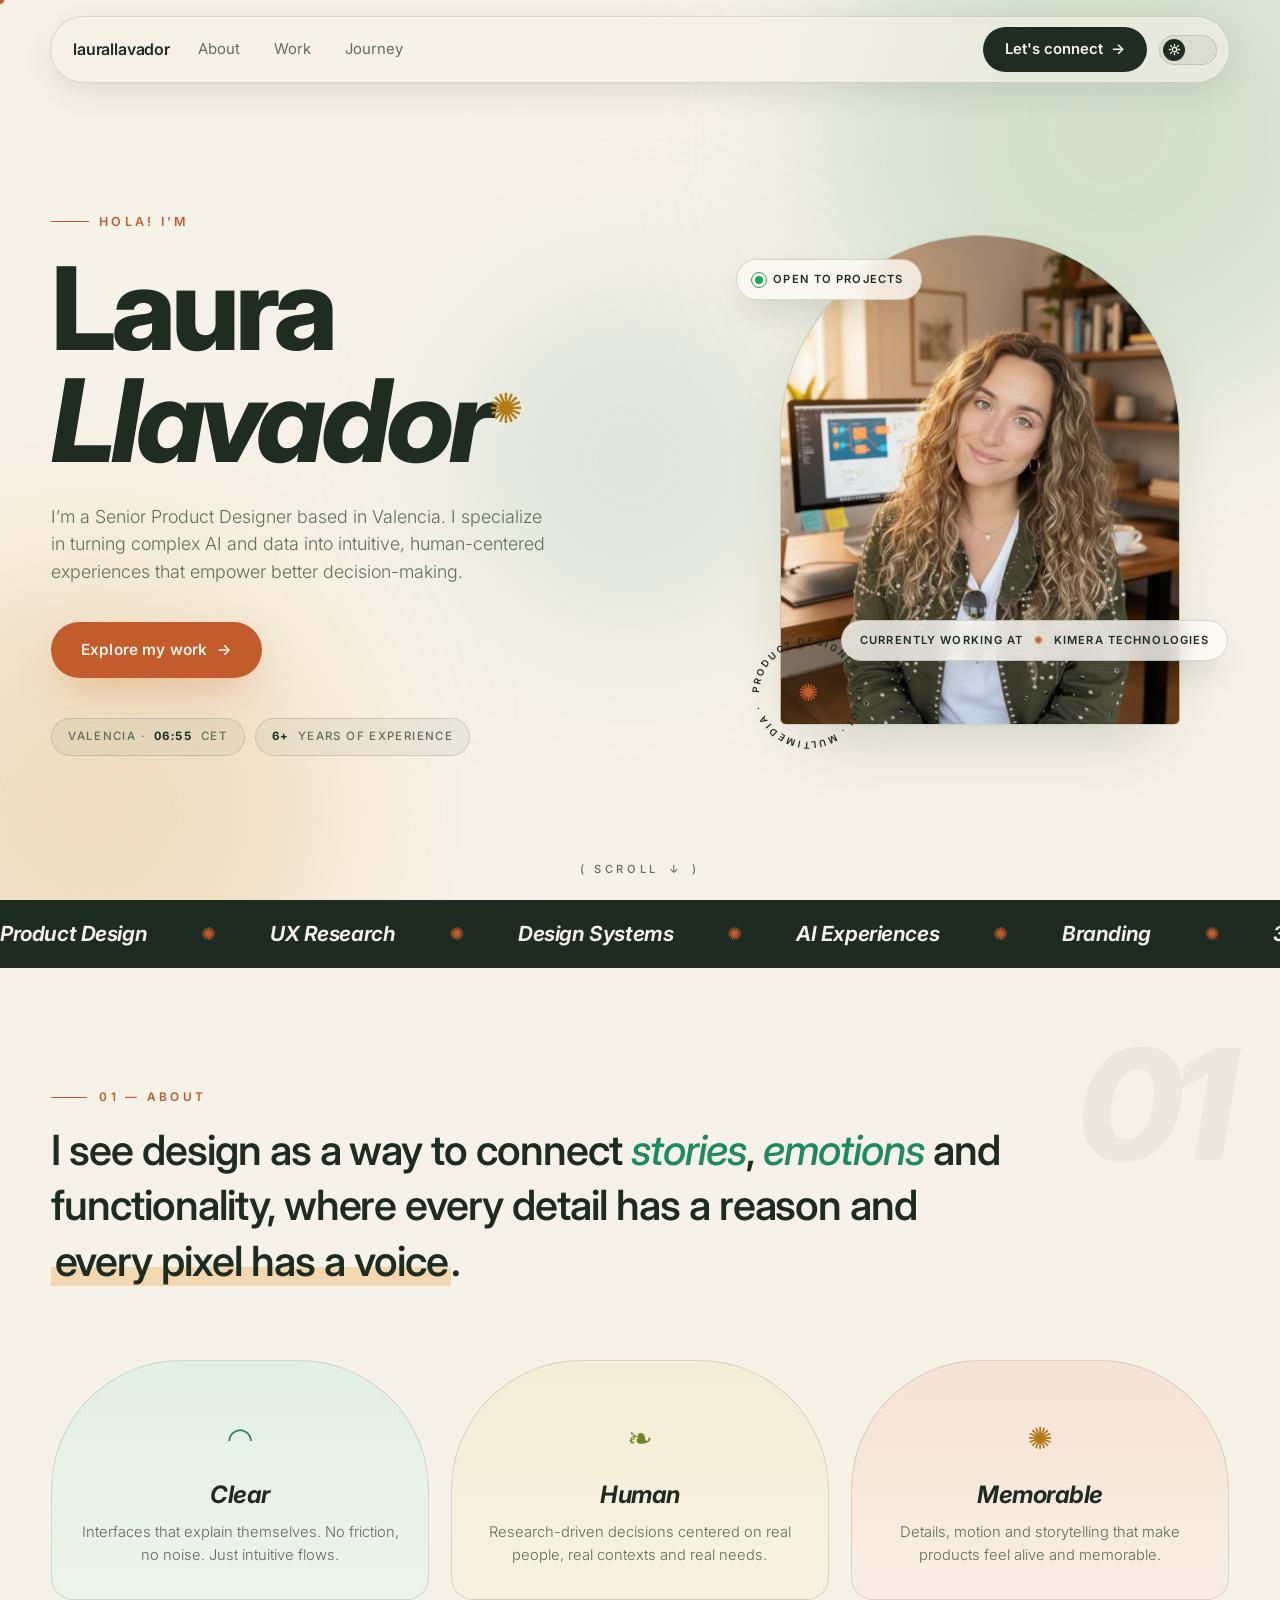
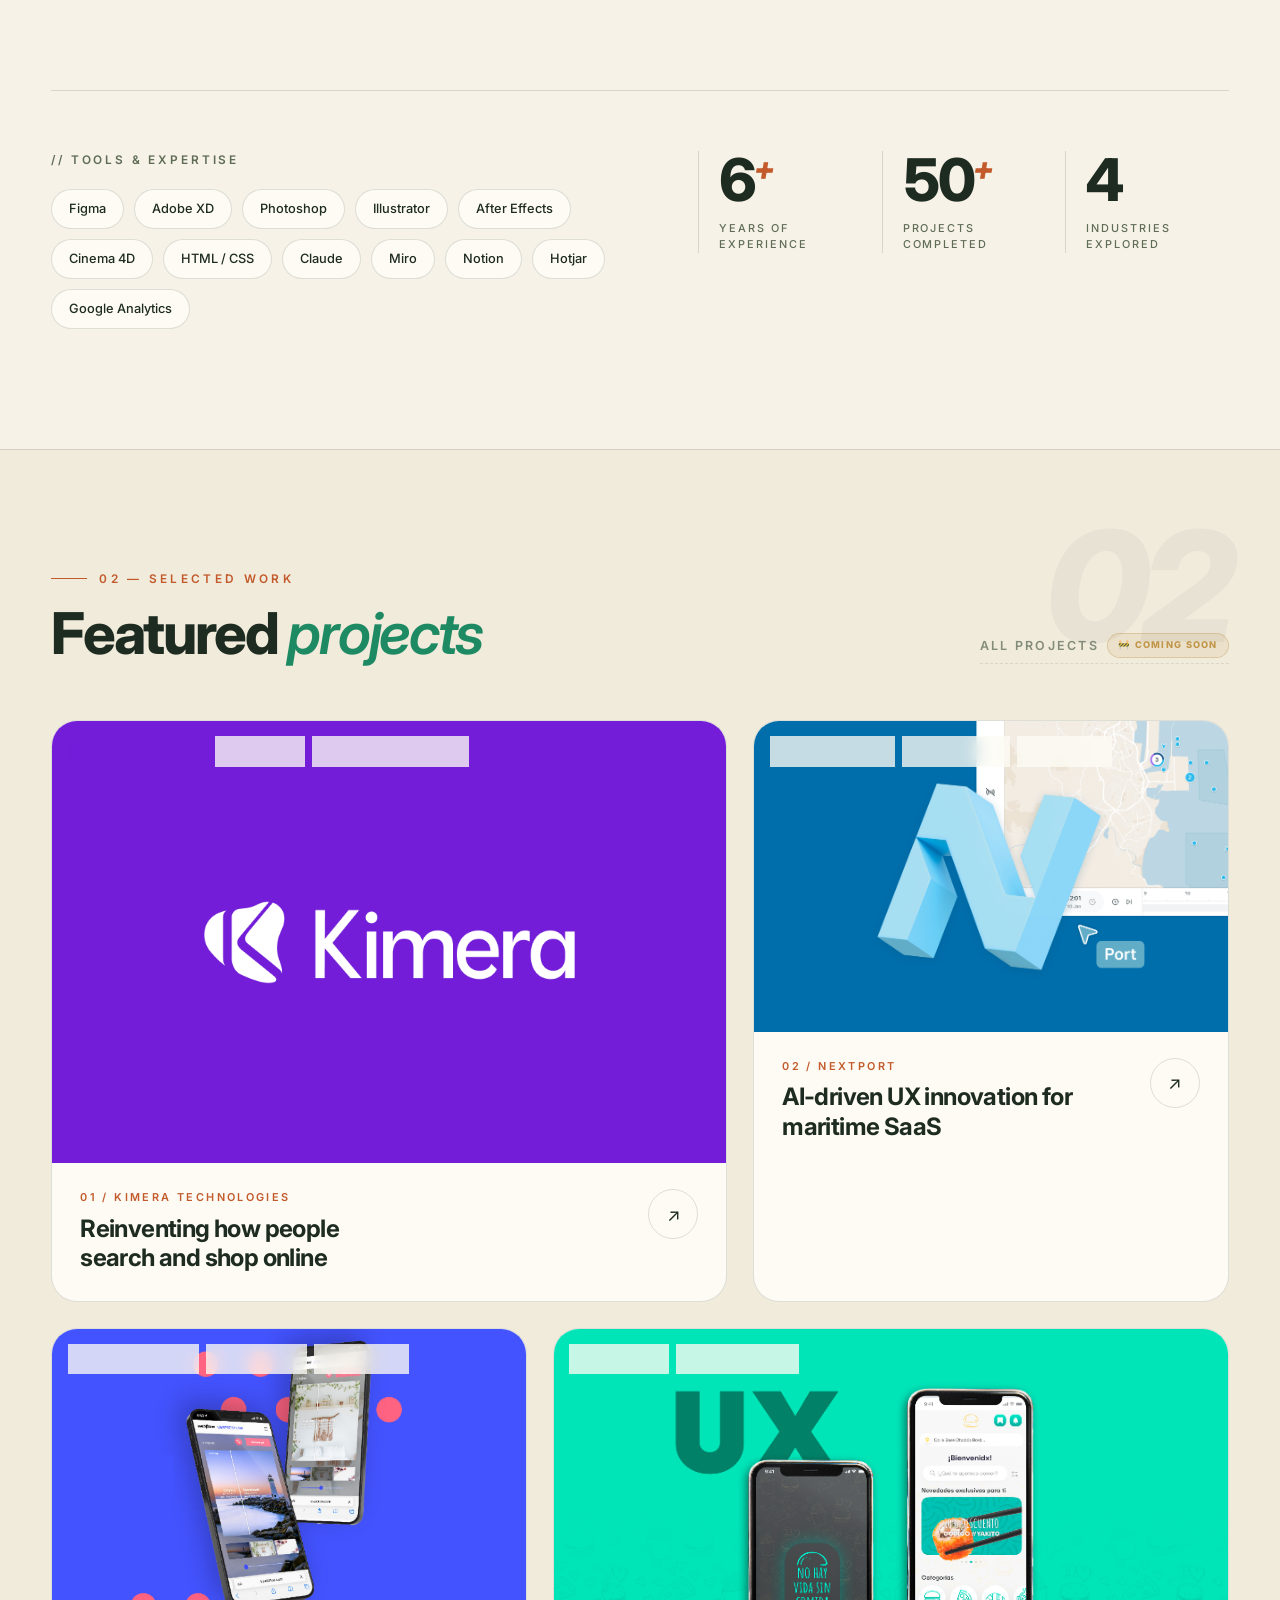
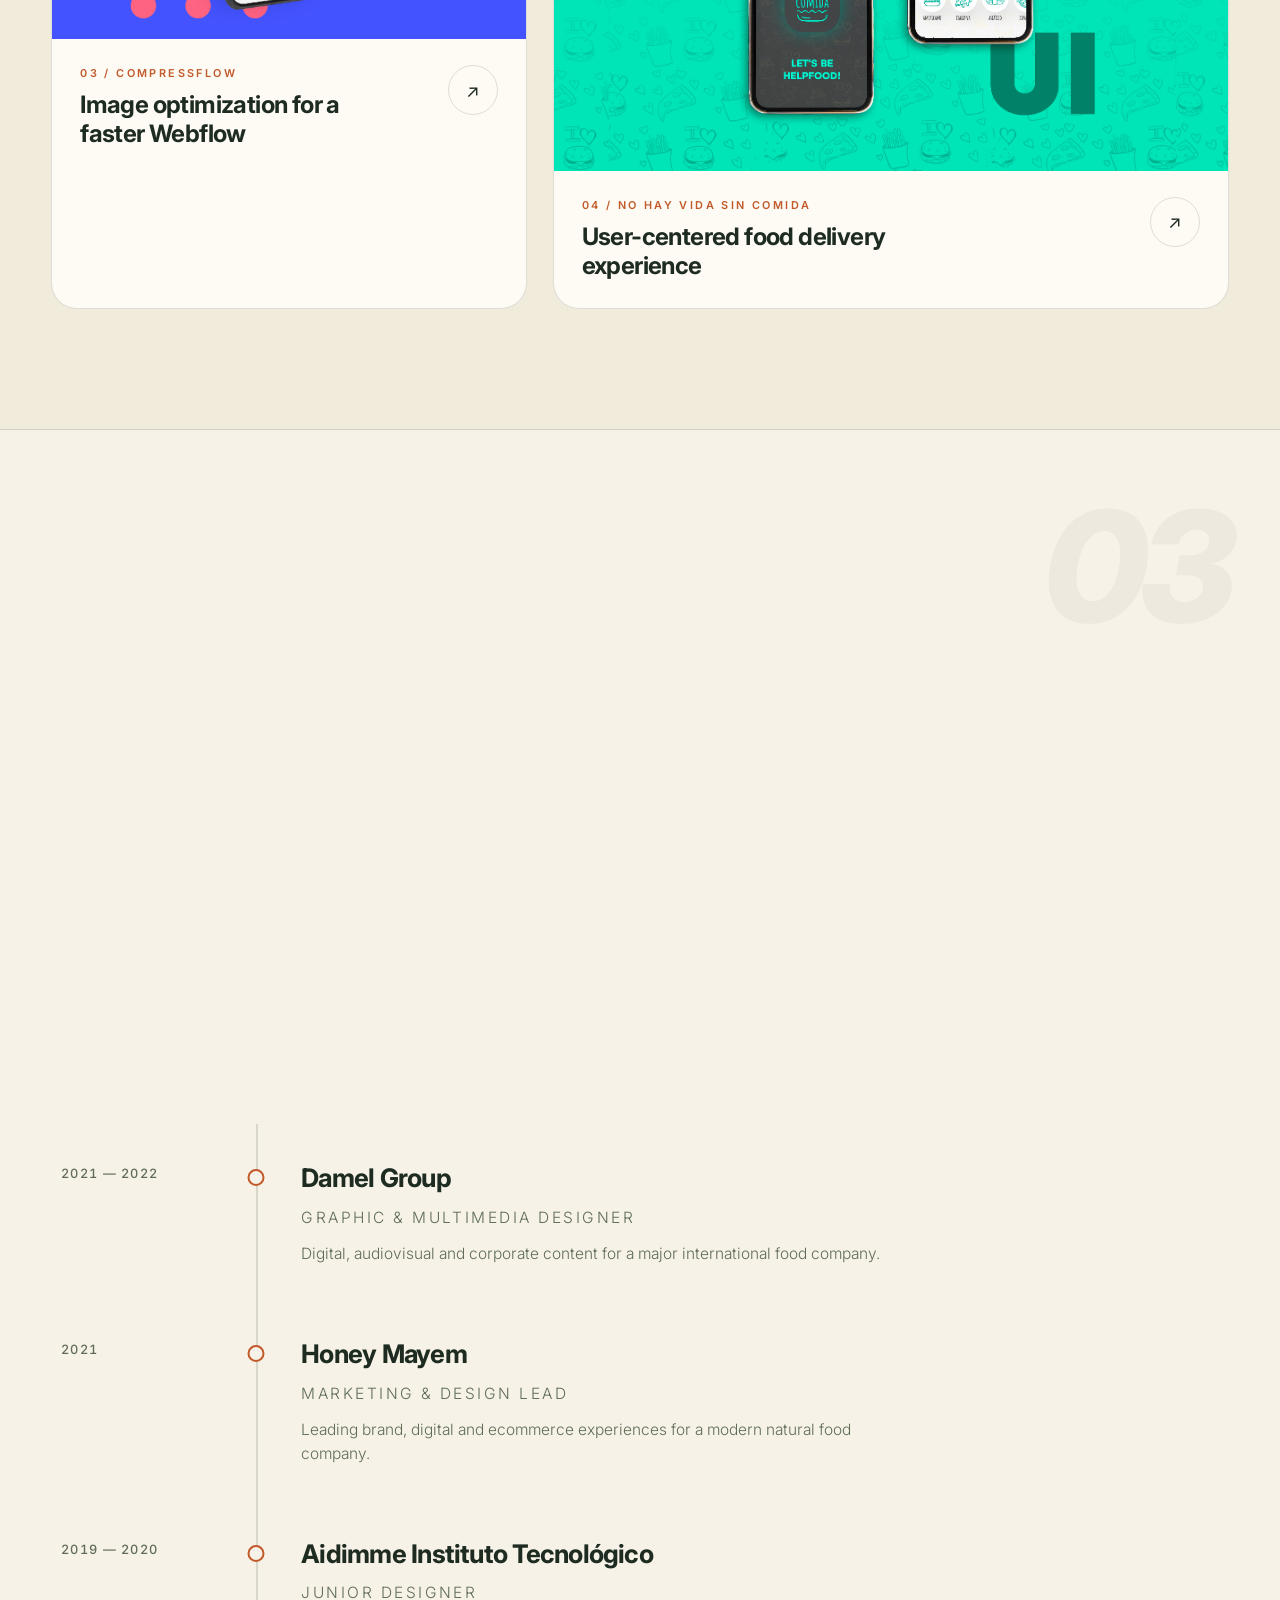
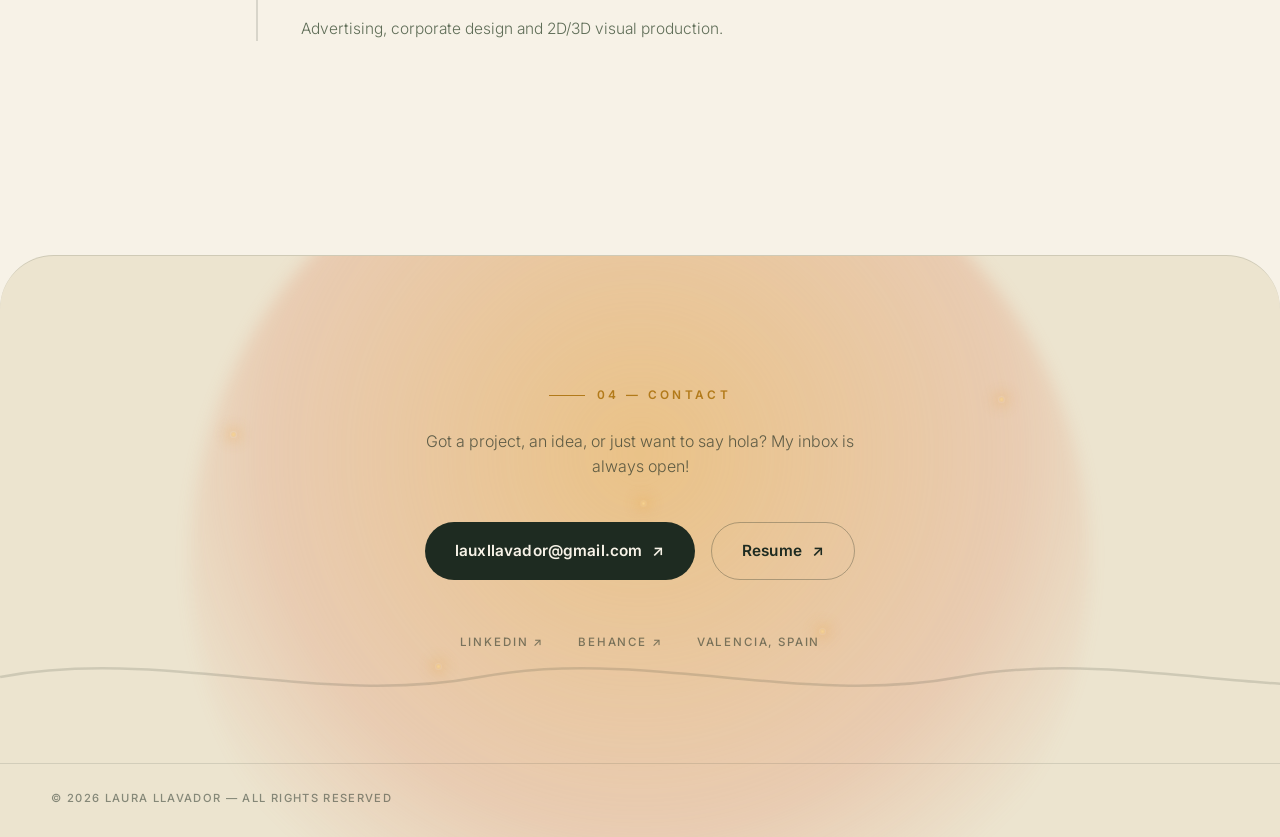
==== commit 53832ad2: "imagenes actualizadas" ====
--- a/index.html
+++ b/index.html
@@ -112,7 +112,7 @@
                       fill="none" stroke="#E08A5F" stroke-width="2" opacity=".7"/>
               </svg>
             </div>
-            <img src="https://www.laurallavador.com/images/laura.png" alt="Laura Llavador portrait" onerror="this.style.display='none'">
+            <img src="asset/laura.png" alt="Laura Llavador portrait" onerror="this.style.display='none'">
           </div>
           <div class="badge badge-avail"><span class="dot-live"></span> Open to projects</div>
           <div class="badge badge-work">Currently working at <span class="star">✺</span> Kimera Technologies</div>
@@ -240,7 +240,7 @@
             <span class="tag">SaaS Platform</span>
             <span class="tag">UX Research</span><span class="tag">Analytics</span>
           </div>
-          <img src="https://www.laurallavador.com/images/np-hero.png" alt="Nextport maritime SaaS" loading="lazy" onerror="this.style.display='none'">
+          <img src="/asset/nextport/nextporthero.png" alt="Nextport maritime SaaS" loading="lazy" onerror="this.style.display='none'">
         </div>
         <div class="card-body">
           <div><span class="card-num">02 / Nextport</span>
@@ -254,7 +254,7 @@
           <div class="card-tags">
             <span class="tag">Product Design</span><span class="tag">Responsive</span><span class="tag">Discovery</span>
           </div>
-          <img src="https://www.laurallavador.com/images/webflowmain.png" alt="Compressflow for Webflow" loading="lazy" onerror="this.style.display='none'">
+          <img src="asset/webflow/webflowmain.png" alt="Compressflow for Webflow" loading="lazy" onerror="this.style.display='none'">
         </div>
         <div class="card-body">
           <div><span class="card-num">03 / Compressflow</span>
@@ -268,7 +268,7 @@
           <div class="card-tags">
             <span class="tag">Mobile App</span><span class="tag">Food Delivery</span>
           </div>
-          <img src="https://www.laurallavador.com/images/nohaymain.png" alt="No Hay Vida Sin Comida app" loading="lazy" onerror="this.style.display='none'">
+          <img src="/asset/comida/comidamain.png" alt="No Hay Vida Sin Comida app" loading="lazy" onerror="this.style.display='none'">
         </div>
         <div class="card-body">
           <div><span class="card-num">04 / No Hay Vida Sin Comida</span>
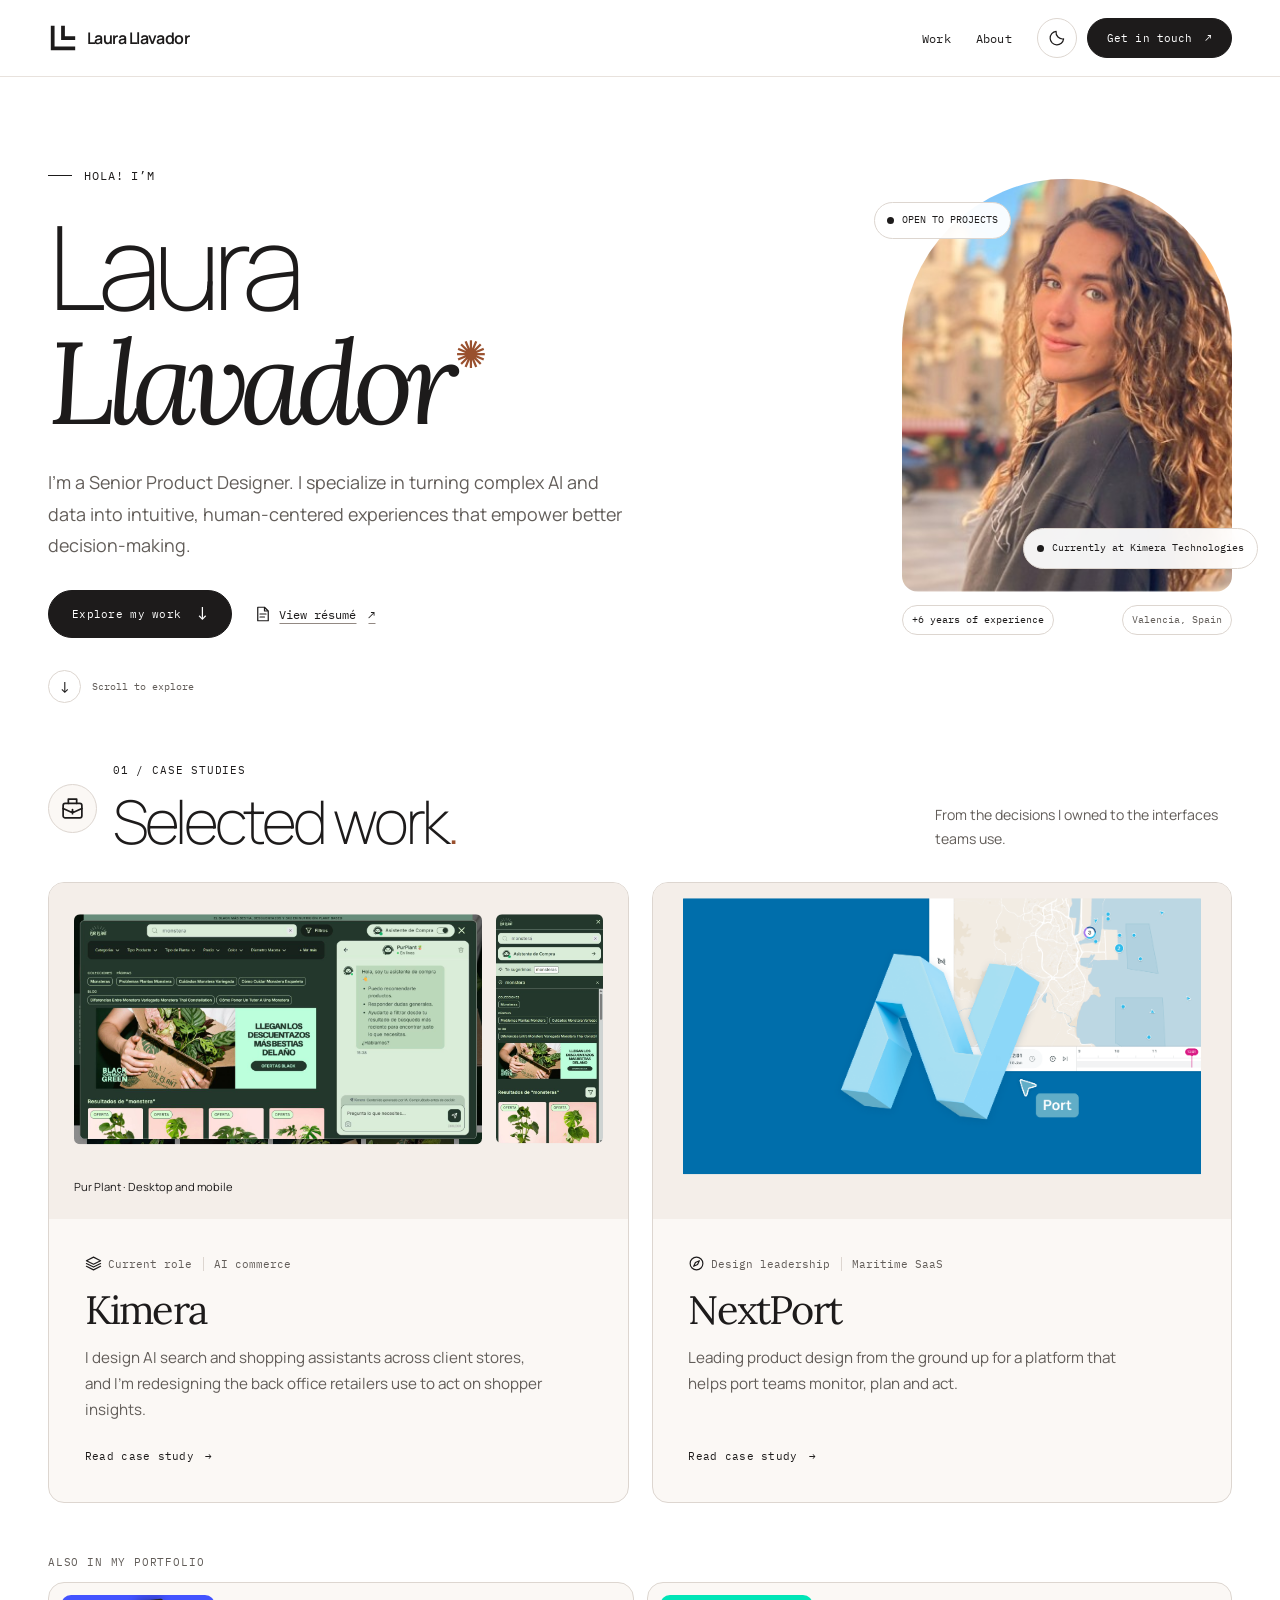
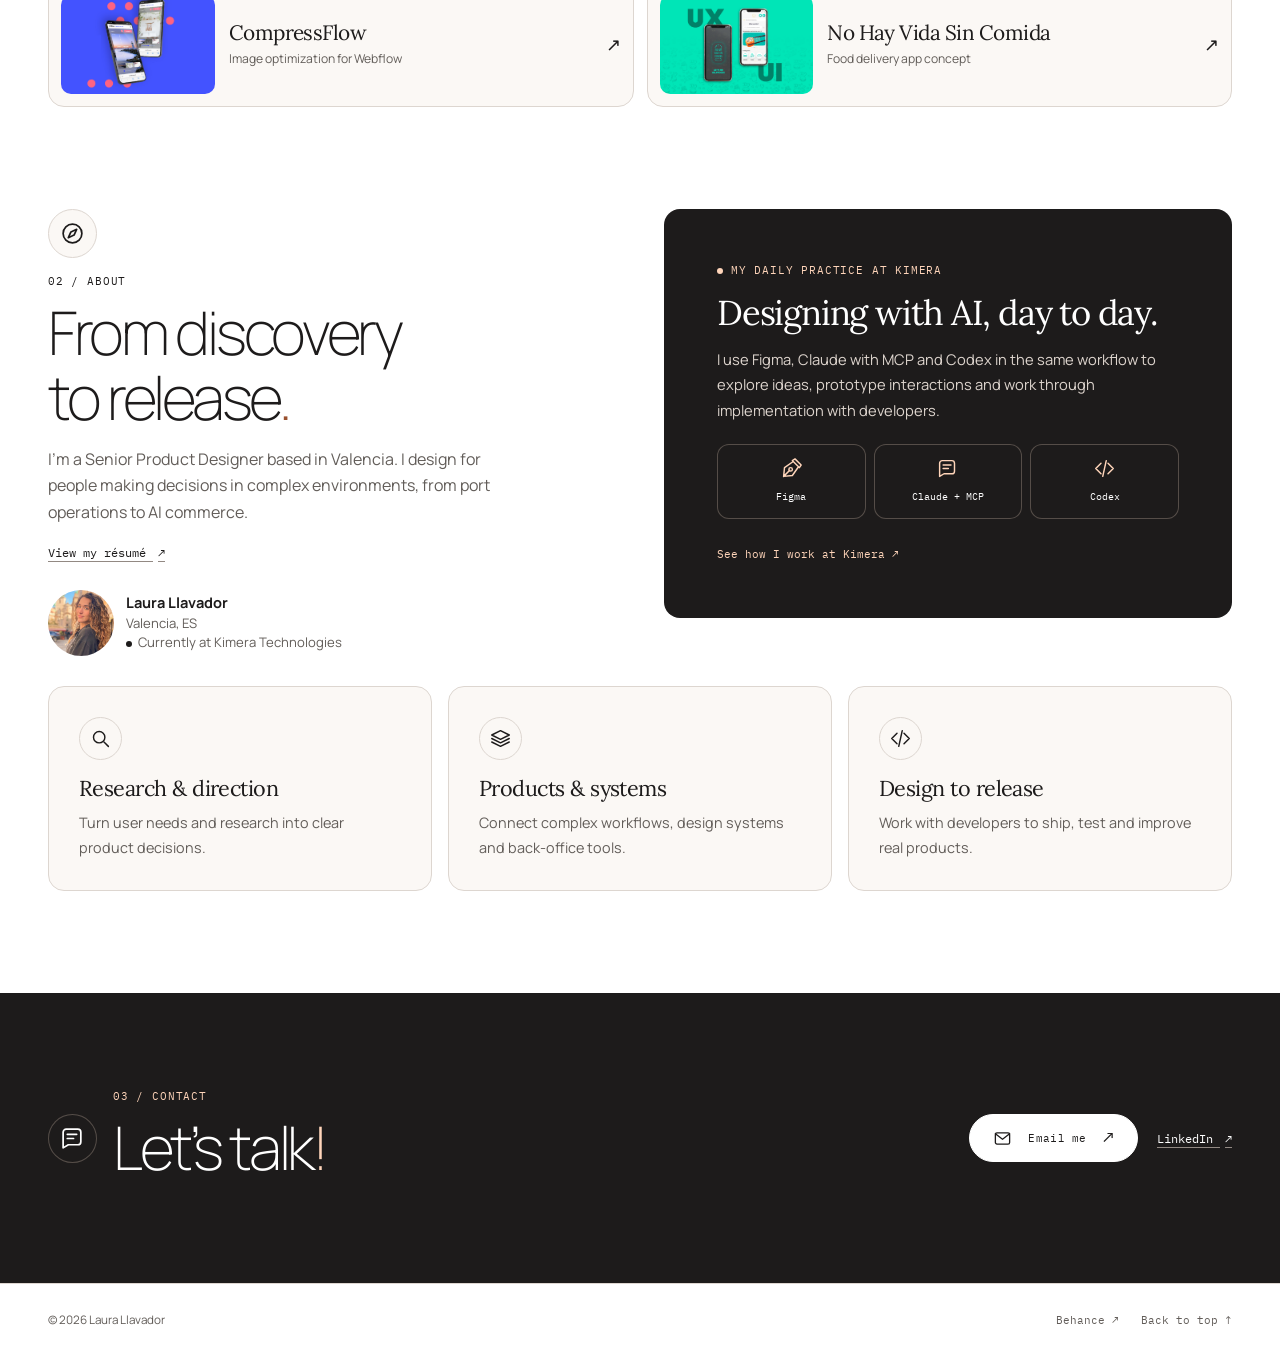
==== commit f805b78e: "Update portfolio with latest VPS-ready version Replace the previous static site with the latest Laur" ====
--- a/index.html
+++ b/index.html
@@ -1,387 +1,173 @@
-<!DOCTYPE html>
+<!doctype html>
 <html lang="en">
 <head>
-<meta charset="UTF-8">
-<meta name="viewport" content="width=device-width, initial-scale=1.0">
-<title>Laura Llavador — Product Designer</title>
-<meta name="description" content="Laura Llavador — Product UX/UI Designer">
-<meta name="theme-color" content="#F7F2E7">
-<link rel="icon" type="image/svg+xml" href="favicon.svg">
-<script>(function(){var t;try{t=localStorage.getItem("theme")}catch(e){}document.documentElement.setAttribute("data-theme",t==="dark"?"dark":"light")})();</script>
-<link rel="preconnect" href="https://fonts.googleapis.com">
-<link rel="preconnect" href="https://fonts.gstatic.com" crossorigin>
-<link href="https://fonts.googleapis.com/css2?family=Inter:ital,opsz,wght@0,14..32,100..900;1,14..32,100..900&display=swap" rel="stylesheet">
-<link rel="stylesheet" href="styles.css">
+  <meta charset="utf-8">
+  <meta name="viewport" content="width=device-width, initial-scale=1">
+  <title>Laura Llavador — Senior Product Designer</title>
+  <meta name="description" content="Laura Llavador, Senior Product Designer. End-to-end product design leadership at NextPort and an ongoing AI commerce and back-office redesign at Kimera.">
+  <meta name="theme-color" content="#ffffff">
+  <link rel="icon" href="favicon.svg" type="image/svg+xml">
+  <script src="site-theme.js"></script>
+  <link rel="preload" href="asset/fonts/manrope.ttf" as="font" type="font/ttf" crossorigin>
+  <link rel="stylesheet" href="portfolio-fonts.css">
+  <link rel="stylesheet" href="styles.css">
+  <link rel="stylesheet" href="portfolio-motion.css">
+  <script src="portfolio-motion.js" defer></script>
+  <link rel="stylesheet" href="portfolio-blocks.css">
+  <link rel="stylesheet" href="portfolio-hero.css">
+  <link rel="stylesheet" href="site-navigation.css">
+  <script src="site-navigation.js" defer></script>
+  <link rel="stylesheet" href="portfolio-style.css">
 </head>
-<body>
-<div class="progress"><i></i></div>
-<div class="cursor-dot"></div>
-<div class="cursor-ring"></div>
+<body class="home-reference">
+  <a class="skip-link" href="#main">Skip to content</a>
+  <header class="site-header">
+    <div class="shell header-inner">
+      <a class="wordmark" href="index.html" aria-label="Laura Llavador home"><svg class="brand-symbol" viewBox="0 0 32 32" aria-hidden="true" focusable="false"><path fill="currentColor" d="M3 3h4v22h22v4H3V3Zm11 0h4v11h11v4H14V3Z"/></svg><span class="brand-name">Laura Llavador</span></a>
+      <nav class="main-nav" aria-label="Main"><a href="#work">Work</a><a href="#about">About</a></nav>
+      <div class="header-actions">
+        <button type="button" class="theme-toggle" role="switch" aria-checked="false" aria-label="Dark mode" title="Switch to dark mode" hidden>
+          <svg class="theme-icon-sun" viewBox="0 0 24 24" fill="none" stroke="currentColor" stroke-width="1.6" stroke-linecap="round" aria-hidden="true" focusable="false"><circle cx="12" cy="12" r="4"/><path d="M12 2v2m0 16v2M2 12h2m16 0h2M5 5l1.4 1.4m11.2 11.2L19 19M5 19l1.4-1.4M17.6 6.4 19 5"/></svg>
+          <svg class="theme-icon-moon" viewBox="0 0 24 24" fill="none" stroke="currentColor" stroke-width="1.6" stroke-linecap="round" stroke-linejoin="round" aria-hidden="true" focusable="false"><path d="M20.8 13.2A8.8 8.8 0 0 1 10.8 3.2a9 9 0 1 0 10 10Z"/></svg>
+        </button>
+        <a class="header-cta" href="mailto:lauxllavador@gmail.com">Get in touch <span aria-hidden="true">↗</span></a>
+        <button type="button" class="menu-toggle" aria-label="Open navigation menu" aria-controls="mobile-menu" aria-expanded="false" aria-haspopup="dialog" hidden>
+          <span class="menu-toggle-lines" aria-hidden="true"></span>
+        </button>
+      </div>
+    </div>
+  </header>
 
-<!-- hoja tropical reutilizable -->
-<svg width="0" height="0" style="position:absolute" aria-hidden="true">
-  <defs>
-    <g id="frond-art">
-      <path d="M111 316 C104 240 117 150 108 26" stroke="#8E9B52" stroke-width="3.5" fill="none" stroke-linecap="round"/>
-      <path d="M109 64 Q64 36 30 54 Q68 74 109 70 Z" fill="#2D5C46"/>
-      <path d="M111 86 Q158 58 190 76 Q154 96 111 92 Z" fill="#24503C"/>
-      <path d="M109 116 Q60 90 26 108 Q66 128 109 122 Z" fill="#3A6B4F"/>
-      <path d="M111 144 Q160 118 194 136 Q156 156 111 150 Z" fill="#2D5C46"/>
-      <path d="M110 174 Q62 150 30 166 Q68 186 110 180 Z" fill="#24503C"/>
-      <path d="M112 202 Q158 178 190 194 Q154 214 112 208 Z" fill="#3A6B4F"/>
-      <path d="M110 232 Q66 210 36 224 Q70 242 110 238 Z" fill="#2D5C46"/>
-      <path d="M112 258 Q154 238 184 252 Q150 270 112 264 Z" fill="#24503C"/>
-      <path d="M108 30 Q116 8 134 4 Q122 24 110 40 Z" fill="#3A6B4F"/>
-      <circle cx="120" cy="122" r="5" fill="#DE7549"/>
-      <circle cx="100" cy="198" r="4" fill="#E8A64C"/>
-    </g>
-  </defs>
-</svg>
+  <dialog class="mobile-menu" id="mobile-menu" aria-labelledby="mobile-menu-title">
+    <div class="mobile-menu-header">
+      <p class="eyebrow" id="mobile-menu-title">Explore</p>
+      <button type="button" class="mobile-menu-close" aria-label="Close navigation menu" autofocus><svg viewBox="0 0 24 24" fill="none" stroke="currentColor" stroke-width="1.6" stroke-linecap="round" aria-hidden="true" focusable="false"><path d="m6 6 12 12M6 18 18 6"/></svg></button>
+    </div>
+    <nav class="mobile-menu-links" aria-label="Mobile main">
+      <a href="#work"><span class="mobile-menu-number">01</span><span class="mobile-menu-label">Work</span><svg class="ui-icon" aria-hidden="true" focusable="false"><use href="asset/portfolio-icons.svg#arrow-right"/></svg></a>
+      <a href="#about"><span class="mobile-menu-number">02</span><span class="mobile-menu-label">About</span><svg class="ui-icon" aria-hidden="true" focusable="false"><use href="asset/portfolio-icons.svg#arrow-right"/></svg></a>
+      <a href="#contact"><span class="mobile-menu-number">03</span><span class="mobile-menu-label">Contact</span><svg class="ui-icon" aria-hidden="true" focusable="false"><use href="asset/portfolio-icons.svg#arrow-right"/></svg></a>
+    </nav>
+    <div class="mobile-menu-footer"><p>Senior Product Designer</p><a class="mobile-menu-email" href="mailto:lauxllavador@gmail.com">lauxllavador@gmail.com <span aria-hidden="true">↗</span></a></div>
+  </dialog>
 
-<header class="nav" id="nav">
-  <a class="logo" href="index.html">laurallavador</a>
-  <nav class="nav-links">
-    <a href="#about">About</a>
-    <a href="#work">Work</a>
-    <a href="#journey">Journey</a>
-  </nav>
-  <a class="nav-cta magnetic" href="#contact">Let's connect <span class="arr">→</span></a>
-  <button class="theme-toggle" role="switch" aria-checked="false" aria-label="Dark mode"><span class="knob"><svg class="tt-sun" viewBox="0 0 24 24" fill="none" stroke="currentColor" stroke-width="2.4" stroke-linecap="round" aria-hidden="true"><circle cx="12" cy="12" r="4.2"/><path d="M12 2.5v2.2M12 19.3v2.2M2.5 12h2.2M19.3 12h2.2M5 5l1.6 1.6M17.4 17.4L19 19M19 5l-1.6 1.6M6.6 17.4L5 19"/></svg><svg class="tt-moon" viewBox="0 0 24 24" fill="none" stroke="currentColor" stroke-width="2.4" stroke-linecap="round" stroke-linejoin="round" aria-hidden="true"><path d="M20.6 14.2A8.5 8.5 0 1 1 9.8 3.4a7 7 0 1 0 10.8 10.8Z"/></svg></span></button>
-  <button class="burger" id="burger" aria-label="Menu" aria-expanded="false"><span></span><span></span></button>
-</header>
-
-<nav class="mmenu" id="mmenu">
-  <a href="#about"><i>01</i> About</a>
-  <a href="#work"><i>02</i> Work</a>
-  <a href="#journey"><i>03</i> Journey</a>
-  <a href="#contact"><i>04</i> Contact</a>
-  <div class="mmenu-theme"><span>Theme</span><button class="theme-toggle" role="switch" aria-checked="false" aria-label="Dark mode"><span class="knob"><svg class="tt-sun" viewBox="0 0 24 24" fill="none" stroke="currentColor" stroke-width="2.4" stroke-linecap="round" aria-hidden="true"><circle cx="12" cy="12" r="4.2"/><path d="M12 2.5v2.2M12 19.3v2.2M2.5 12h2.2M19.3 12h2.2M5 5l1.6 1.6M17.4 17.4L19 19M19 5l-1.6 1.6M6.6 17.4L5 19"/></svg><svg class="tt-moon" viewBox="0 0 24 24" fill="none" stroke="currentColor" stroke-width="2.4" stroke-linecap="round" stroke-linejoin="round" aria-hidden="true"><path d="M20.6 14.2A8.5 8.5 0 1 1 9.8 3.4a7 7 0 1 0 10.8 10.8Z"/></svg></span></button></div>
-</nav>
-
-<main id="top">
-
-<!-- ================= HERO ================= -->
-<section class="hero" id="hero">
-  <div class="blob blob-1"></div>
-  <div class="blob blob-2"></div>
-  <div class="blob blob-3"></div>
-
-  
-  
-<!-- =================
-  <span class="ff" style="left:9%;top:32%;animation-duration:11s,3.4s;animation-delay:-3s,-.8s"></span>
-  <span class="ff" style="left:44%;top:16%;animation-duration:13s,2.7s;animation-delay:-6s,-1.6s"></span>
-  <span class="ff" style="left:58%;top:72%;animation-duration:9s,3.9s;animation-delay:-2s,-.4s"></span>
-  <span class="ff" style="left:28%;top:62%;animation-duration:14s,3.1s;animation-delay:-8s,-2.2s"></span>
-  ================= -->
-
-  <div class="container">
-    <div class="hero-meta">
-    </div>
-
-    <div class="hero-grid">
-      <div>
-        <p class="eyebrow">Hola! I'm</p>
-        <h1 class="hero-title">
-          <span class="line"><span class="up">Laura</span></span>
-          <span class="line"><span class="up"><em>Llavador</em><span class="star">✺</span></span></span>
-        </h1>
-        <p class="hero-sub">
-          I’m a Senior Product Designer based in Valencia. I specialize in turning complex AI and data into intuitive, human-centered experiences that empower better decision-making.
-        </p>
-        <div class="hero-ctas">
-          <a class="btn btn-primary magnetic" href="#work">Explore my work <span class="arr">→</span></a>
-          <!-- ================= 
-          <a class="btn btn-ghost magnetic" href="#work">Explore my work <span class="arr">↓</span></a>HERO ================= -->
-        </div>
-        <div class="hero-chips">
-          <span class="chip">Valencia · <b id="clock">--:--</b> CET</span>
-          <span class="chip"><b>6+</b> years of experience</span>
+  <main id="main">
+    <section class="shell hero hero-with-portrait hero-reference" aria-labelledby="hero-title">
+      <div class="hero-copy">
+        <p class="eyebrow hero-eyebrow">Hola! I’m</p>
+        <h1 id="hero-title">Laura<br> <em>Llavador</em><span class="hero-flower" aria-hidden="true">✺</span></h1>
+        <p class="hero-lede">I’m a Senior Product Designer. I specialize in turning complex AI and data into intuitive, human-centered experiences that empower better decision-making.</p>
+        <div class="hero-actions">
+          <a class="button button-primary" href="#work">Explore my work <span aria-hidden="true">↓</span></a>
+          <a class="text-link icon-link" href="asset/LauraLlavadorCV.pdf" target="_blank" rel="noopener"><svg class="ui-icon" aria-hidden="true" focusable="false"><use href="asset/portfolio-icons.svg#file"/></svg>View résumé <span aria-hidden="true">↗</span></a>
         </div>
       </div>
+      <figure class="hero-portrait">
+        <div class="hero-portrait-frame">
+          <div class="hero-portrait-photo">
+            <img src="asset/laura-portrait.jpg" width="400" height="400" alt="Laura Llavador" fetchpriority="high" decoding="async">
+          </div>
+          <span class="portrait-availability"><span class="status-dot" aria-hidden="true"></span> Open to projects</span>
+          <span class="portrait-note"><span class="status-dot" aria-hidden="true"></span> Currently at Kimera Technologies</span>
+        </div>
+        <figcaption><strong>+6 years of experience</strong><span>Valencia, Spain</span></figcaption>
+      </figure>
+      <a class="hero-scroll" href="#work"><span class="hero-scroll-icon" aria-hidden="true">↓</span><span>Scroll to explore</span></a>
+    </section>
 
-      <div class="portrait-zone">
-        <div class="portrait">
-          <div class="arch">
-            <div class="sun-disc"></div>
-            <div class="arch-waves">
-              <svg viewBox="0 0 800 60" preserveAspectRatio="none" height="60">
-                <path d="M0,30 C50,10 100,50 150,30 C200,10 250,50 300,30 C350,10 400,50 450,30 C500,10 550,50 600,30 C650,10 700,50 750,30 C775,20 800,30 800,30"
-                      fill="none" stroke="#58B7AB" stroke-width="2.5"/>
-                <path d="M0,45 C50,25 100,65 150,45 C200,25 250,65 300,45 C350,25 400,65 450,45 C500,25 550,65 600,45 C650,25 700,65 750,45 C775,35 800,45 800,45"
-                      fill="none" stroke="#E08A5F" stroke-width="2" opacity=".7"/>
-              </svg>
+    <section class="shell work-section" id="work" aria-labelledby="work-title">
+      <div class="section-intro">
+        <div class="section-heading"><span class="section-mark"><svg class="ui-icon" aria-hidden="true" focusable="false"><use href="asset/portfolio-icons.svg#briefcase"/></svg></span><div><p class="eyebrow section-index">01 / CASE STUDIES</p><h2 id="work-title">Selected work<span class="accent">.</span></h2></div></div>
+        <p>From the decisions I owned to the interfaces teams use.</p>
+      </div>
+      <div class="feature-grid">
+        <article class="project-card project-kimera">
+          <a class="project-link" href="kimera.html" aria-labelledby="kimera-card-title kimera-card-action">
+            <figure class="project-art kimera-card-visual">
+              <div class="kimera-card-screens">
+                <img src="asset/kimera/live/purplant-search-desktop.jpg" width="1280" height="720" alt="Pur Plant’s desktop search and shopping assistant side by side" loading="lazy" decoding="async">
+                <img src="asset/kimera/live/purplant-search-mobile.jpg" width="390" height="843" alt="Pur Plant’s mobile search with the assistant entry above the results" loading="lazy" decoding="async">
+              </div>
+              <figcaption>Pur Plant · Desktop and mobile</figcaption>
+            </figure>
+            <div class="project-content">
+              <p class="project-meta kimera-card-meta"><span><svg class="ui-icon" aria-hidden="true" focusable="false"><use href="asset/portfolio-icons.svg#layers"/></svg> Current role</span><span>AI commerce</span></p>
+              <h3 id="kimera-card-title">Kimera</h3>
+              <p>I design AI search and shopping assistants across client stores, and I’m redesigning the back office retailers use to act on shopper insights.</p>
+              <span class="case-link-label" id="kimera-card-action">Read case study <span aria-hidden="true">→</span></span>
             </div>
-            <img src="asset/laura.png" alt="Laura Llavador portrait" onerror="this.style.display='none'">
-          </div>
-          <div class="badge badge-avail"><span class="dot-live"></span> Open to projects</div>
-          <div class="badge badge-work">Currently working at <span class="star">✺</span> Kimera Technologies</div>
-          <div class="rotor">
-            <svg viewBox="0 0 100 100">
-              <defs><path id="circ" d="M50,50 m-39,0 a39,39 0 1,1 78,0 a39,39 0 1,1 -78,0"/></defs>
-              <text><textPath href="#circ">PRODUCT DESIGNER · UX/UI · MULTIMEDIA  ·</textPath></text>
-            </svg>
-            <span class="core">✺</span>
-          </div>
+          </a>
+        </article>
+        <article class="project-card project-nextport">
+          <a class="project-link" href="nextport.html" aria-labelledby="nextport-card-title nextport-card-action">
+            <figure class="project-art nextport-card-visual">
+              <img src="asset/nextport/nextporthero.png" width="2606" height="1390" alt="NextPort’s original project cover with the live maritime operations map" loading="lazy" decoding="async">
+            </figure>
+            <div class="project-content">
+              <p class="project-meta"><span><svg class="ui-icon" aria-hidden="true" focusable="false"><use href="asset/portfolio-icons.svg#compass"/></svg> Design leadership</span><span>Maritime SaaS</span></p>
+              <h3 id="nextport-card-title">NextPort</h3>
+              <p>Leading product design from the ground up for a platform that helps port teams monitor, plan and act.</p>
+              <span class="case-link-label" id="nextport-card-action">Read case study <span aria-hidden="true">→</span></span>
+            </div>
+          </a>
+        </article>
+      </div>
+
+      <div class="more-work">
+        <h3 class="eyebrow">Also in my portfolio</h3>
+        <div class="secondary-projects">
+          <a class="secondary-project" href="compressflow.html">
+            <img class="secondary-preview" src="asset/webflow/webflowmain.png" alt="" loading="lazy" decoding="async">
+            <span class="secondary-copy"><strong>CompressFlow</strong><span>Image optimization for Webflow</span></span>
+            <span class="secondary-arrow" aria-hidden="true">↗</span>
+          </a>
+          <a class="secondary-project" href="comida.html">
+            <img class="secondary-preview" src="asset/comida/comidamain.png" alt="" loading="lazy" decoding="async">
+            <span class="secondary-copy"><strong>No Hay Vida Sin Comida</strong><span>Food delivery app concept</span></span>
+            <span class="secondary-arrow" aria-hidden="true">↗</span>
+          </a>
         </div>
       </div>
-    </div>
-  </div>
-  <div class="scroll-hint">( scroll <i>↓</i> )</div>
-</section>
+    </section>
 
-<!-- ================= MARQUEE ================= -->
-<div class="marquee" aria-hidden="true">
-  <div class="marquee-track">
-    <div class="marquee-group">
-      <span>Product Design</span><i>✺</i><span>UX Research</span><i>✺</i>
-      <span>Design Systems</span><i>✺</i><span>AI Experiences</span><i>✺</i>
-      <span>Branding</span><i>✺</i><span>3D &amp; Motion</span><i>✺</i>
-      
-    </div>
-    <div class="marquee-group">
-      <span>Product Design</span><i>✺</i><span>UX Research</span><i>✺</i>
-      <span>Design Systems</span><i>✺</i><span>AI Experiences</span><i>✺</i>
-      <span>Branding</span><i>✺</i><span>3D &amp; Motion</span><i>✺</i>
-    </div>
-  </div>
-</div>
+    <section class="shell about-section" id="about" aria-labelledby="about-title">
+      <div class="about-copy">
+        <span class="section-mark"><svg class="ui-icon" aria-hidden="true" focusable="false"><use href="asset/portfolio-icons.svg#compass"/></svg></span>
+        <p class="eyebrow section-index">02 / ABOUT</p>
+        <h2 id="about-title">From discovery<br> to release<span class="accent">.</span></h2>
+        <p>I’m a Senior Product Designer based in Valencia. I design for people making decisions in complex environments, from port operations to AI commerce.</p>
+        <a class="text-link" href="asset/LauraLlavadorCV.pdf" target="_blank" rel="noopener">View my résumé <span aria-hidden="true">↗</span></a>
+        <figure class="about-portrait">
+          <img src="asset/laura-portrait.jpg" width="400" height="400" alt="Laura Llavador" loading="lazy" decoding="async">
+          <figcaption>
+            <strong>Laura Llavador</strong>
+            <span>Valencia, ES</span>
+            <span><span class="status-dot" aria-hidden="true"></span> Currently at Kimera Technologies</span>
+          </figcaption>
+        </figure>
+      </div>
+      <aside class="workflow" aria-labelledby="workflow-title">
+        <p class="eyebrow workflow-eyebrow"><span class="status-dot" aria-hidden="true"></span> My daily practice at Kimera</p>
+        <h3 id="workflow-title">Designing with AI, day to day.</h3>
+        <p>I use Figma, Claude with MCP and Codex in the same workflow to explore ideas, prototype interactions and work through implementation with developers.</p>
+        <div class="workflow-tools" aria-label="Daily design tools"><span><svg class="ui-icon" aria-hidden="true" focusable="false"><use href="asset/portfolio-icons.svg#pen"/></svg>Figma</span><span><svg class="ui-icon" aria-hidden="true" focusable="false"><use href="asset/portfolio-icons.svg#message"/></svg>Claude + MCP</span><span><svg class="ui-icon" aria-hidden="true" focusable="false"><use href="asset/portfolio-icons.svg#code"/></svg>Codex</span></div>
+        <a href="kimera.html#workflow">See how I work at Kimera <span aria-hidden="true">↗</span></a>
+      </aside>
+      <div class="capability-grid">
+        <article class="capability-card"><span class="icon-badge"><svg class="ui-icon" aria-hidden="true" focusable="false"><use href="asset/portfolio-icons.svg#search"/></svg></span><h3>Research &amp; direction</h3><p>Turn user needs and research into clear product decisions.</p></article>
+        <article class="capability-card"><span class="icon-badge"><svg class="ui-icon" aria-hidden="true" focusable="false"><use href="asset/portfolio-icons.svg#layers"/></svg></span><h3>Products &amp; systems</h3><p>Connect complex workflows, design systems and back-office tools.</p></article>
+        <article class="capability-card"><span class="icon-badge"><svg class="ui-icon" aria-hidden="true" focusable="false"><use href="asset/portfolio-icons.svg#code"/></svg></span><h3>Design to release</h3><p>Work with developers to ship, test and improve real products.</p></article>
+      </div>
+    </section>
 
-<!-- ================= ABOUT ================= -->
-<section id="about">
-  <span class="sec-num">01</span>
-  
-  <div class="container">
-    <p class="sec-label reveal">01 — About</p>
-    <p class="statement reveal">
-      I see design as a way to connect <em>stories</em>, <em>emotions</em> and functionality,
-      where every detail has a reason and <span class="hl">every pixel has a voice</span>.
-    </p>
+    <section class="contact" id="contact" aria-labelledby="contact-title">
+      <div class="shell contact-inner">
+        <div class="section-heading"><span class="section-mark"><svg class="ui-icon" aria-hidden="true" focusable="false"><use href="asset/portfolio-icons.svg#message"/></svg></span><div><p class="eyebrow section-index">03 / CONTACT</p><h2 id="contact-title">Let’s talk<span class="accent">!</span></h2></div></div>
+        <div class="contact-actions"><a class="button button-primary" href="mailto:lauxllavador@gmail.com"><svg class="ui-icon" aria-hidden="true" focusable="false"><use href="asset/portfolio-icons.svg#mail"/></svg>Email me <span aria-hidden="true">↗</span></a><a class="text-link" href="https://www.linkedin.com/in/laurallavadorgarcia/" target="_blank" rel="noopener">LinkedIn <span aria-hidden="true">↗</span></a></div>
+      </div>
+    </section>
+  </main>
 
-    <div class="values" data-stagger>
-      <div class="value-card reveal">
-        <span class="value-glyph">◠</span>
-        <h3>Clear</h3>
-        <p>Interfaces that explain themselves. No friction, no noise. Just intuitive flows.</p>
-      </div>
-      <div class="value-card reveal">
-        <span class="value-glyph">❧</span>
-        <h3>Human</h3>
-        <p>Research-driven decisions centered on real people, real contexts and real needs.</p>
-      </div>
-      <div class="value-card reveal">
-        <span class="value-glyph">✺</span>
-        <h3>Memorable</h3>
-        <p>Details, motion and storytelling that make products feel alive and memorable.</p>
-      </div>
-    </div>
-
-    <div class="about-foot">
-      <div class="reveal">
-        <p class="tools-title">// Tools &amp; expertise</p>
-        <div class="tools" data-stagger>
-          <span class="tool reveal">Figma</span><span class="tool reveal">Adobe XD</span>
-          <span class="tool reveal">Photoshop</span><span class="tool reveal">Illustrator</span>
-          <span class="tool reveal">After Effects</span><span class="tool reveal">Cinema 4D</span>
-          <span class="tool reveal">HTML / CSS</span><span class="tool reveal">Claude</span>
-          <span class="tool reveal">Miro</span><span class="tool reveal">Notion</span>
-          <span class="tool reveal">Hotjar</span><span class="tool reveal">Google Analytics</span>
-        </div>
-      </div>
-      <div class="stats" data-stagger>
-        <div class="stat reveal">
-          <div class="stat-num"><span data-count="6">0</span><sup>+</sup></div>
-          <div class="stat-label">Years of experience</div>
-        </div>
-        <div class="stat reveal">
-          <div class="stat-num"><span data-count="50">0</span><sup>+</sup></div>
-          <div class="stat-label">Projects completed</div>
-        </div>
-        <div class="stat reveal">
-          <div class="stat-num"><span data-count="4">0</span></div>
-          <div class="stat-label">Industries explored</div>
-        </div>
-      </div>
-    </div>
-  </div>
-</section>
-
-<!-- ================= WORK ================= -->
-<section id="work">
-  <span class="sec-num">02</span>
-  <div class="container">
-    <div class="sec-head reveal">
-      <div>
-        <p class="sec-label">02 — Selected work</p>
-        <h2 class="sec-title">Featured <em>projects</em></h2>
-      </div>
-      <span class="sec-link is-disabled" aria-disabled="true" title="This portfolio is under construction — more projects coming soon">All projects <span class="soon">🚧 Coming soon</span></span>
-    </div>
-
-    <div class="work-grid" data-stagger>
-      <a class="card card-w7 reveal" href="kimera.html">
-        <div class="card-media">
-          <div class="card-tags">
-            <span class="tag tag-hot">Ecommerce SaaS</span>
-            <span class="tag">AI Search</span><span class="tag">Conversational UX</span>
-          </div>
-          <img src="asset/kimera/kimerahero.png" alt="Kimera Technologies AI ecommerce search" loading="lazy" onerror="this.style.display='none'">
-        </div>
-        <div class="card-body">
-          <div><span class="card-num">01 / Kimera Technologies</span>
-            <h3>Reinventing how people search and shop online</h3></div>
-          <span class="card-cta">↗</span>
-        </div>
-      </a>
-
-      <a class="card card-w5 reveal" href="nextport.html">
-        <div class="card-media">
-          <div class="card-tags">
-            <span class="tag">SaaS Platform</span>
-            <span class="tag">UX Research</span><span class="tag">Analytics</span>
-          </div>
-          <img src="/asset/nextport/nextporthero.png" alt="Nextport maritime SaaS" loading="lazy" onerror="this.style.display='none'">
-        </div>
-        <div class="card-body">
-          <div><span class="card-num">02 / Nextport</span>
-            <h3>AI-driven UX innovation for maritime SaaS</h3></div>
-          <span class="card-cta">↗</span>
-        </div>
-      </a>
-
-      <a class="card card-w5 reveal" href="compressflow.html">
-        <div class="card-media">
-          <div class="card-tags">
-            <span class="tag">Product Design</span><span class="tag">Responsive</span><span class="tag">Discovery</span>
-          </div>
-          <img src="asset/webflow/webflowmain.png" alt="Compressflow for Webflow" loading="lazy" onerror="this.style.display='none'">
-        </div>
-        <div class="card-body">
-          <div><span class="card-num">03 / Compressflow</span>
-            <h3>Image optimization for a faster Webflow</h3></div>
-          <span class="card-cta">↗</span>
-        </div>
-      </a>
-
-      <a class="card card-w7 reveal" href="comida.html">
-        <div class="card-media">
-          <div class="card-tags">
-            <span class="tag">Mobile App</span><span class="tag">Food Delivery</span>
-          </div>
-          <img src="/asset/comida/comidamain.png" alt="No Hay Vida Sin Comida app" loading="lazy" onerror="this.style.display='none'">
-        </div>
-        <div class="card-body">
-          <div><span class="card-num">04 / No Hay Vida Sin Comida</span>
-            <h3>User-centered food delivery experience</h3></div>
-          <span class="card-cta">↗</span>
-        </div>
-      </a>
-
-     
-    </div>
-  </div>
-</section>
-
-<!-- ================= JOURNEY ================= -->
-<section id="journey">
-  <span class="sec-num">03</span>
-  <div class="container">
-    <div class="sec-head reveal">
-      <div>
-        <p class="sec-label">03 — My career</p>
-        <h2 class="sec-title">Professional <em>journey</em></h2>
-      </div>
-      <a class="sec-link" href="asset/LauraLlavadorCV.pdf" target="_blank" rel="noopener">Resume ↗</a>
-    </div>
-
-    <div class="timeline">
-      <div class="t-item now reveal">
-        <span class="t-year">2026 — Now</span>
-        <span class="t-line"></span>
-        <div class="t-body">
-          <h3>Kimera Technologies <span class="t-now">Now</span></h3>
-          <p class="t-role">Senior Product Designer</p>
-          <p>Redesigning AI-powered ecommerce search experiences. Results, filtering and zero-results flows. Designing a conversational AI shopping assistant and building a scalable design system, prototyping intent-driven commerce hand in hand with developers.</p>
-        </div>
-      </div>
-      <div class="t-item reveal">
-        <span class="t-year">2022 — 2026</span>
-        <span class="t-line"></span>
-        <div class="t-body">
-          <h3>NextPort by Moffatt &amp; Nichol</h3>
-          <p class="t-role">Senior Product Designer</p>
-          <p>Translating user and market needs into a practical, user-centered AI SaaS product for the maritime sector.</p>
-        </div>
-      </div>
-      <div class="t-item reveal">
-        <span class="t-year">2021 — 2022</span>
-        <span class="t-line"></span>
-        <div class="t-body">
-          <h3>Damel Group</h3>
-          <p class="t-role">Graphic &amp; Multimedia Designer</p>
-          <p>Digital, audiovisual and corporate content for a major international food company.</p>
-        </div>
-      </div>
-      <div class="t-item reveal">
-        <span class="t-year">2021</span>
-        <span class="t-line"></span>
-        <div class="t-body">
-          <h3>Honey Mayem</h3>
-          <p class="t-role">Marketing &amp; Design Lead</p>
-          <p>Leading brand, digital and ecommerce experiences for a modern natural food company.</p>
-        </div>
-      </div>
-      <div class="t-item reveal">
-        <span class="t-year">2019 — 2020</span>
-        <span class="t-line"></span>
-        <div class="t-body">
-          <h3>Aidimme Instituto Tecnológico</h3>
-          <p class="t-role">Junior Designer</p>
-          <p>Advertising, corporate design and 2D/3D visual production.</p>
-        </div>
-      </div>
-    </div>
-  </div>
-</section>
-
-<!-- ================= CONTACT ================= -->
-<section id="contact">
-  <div class="sunset"></div>
-  <div class="c-waves">
-    <svg viewBox="0 0 1600 80" preserveAspectRatio="none" height="80">
-      <path d="M0,40 C100,10 200,70 300,40 C400,10 500,70 600,40 C700,10 800,70 900,40 C1000,10 1100,70 1200,40 C1300,10 1400,70 1500,40 C1550,25 1600,40 1600,40"
-            fill="none" stroke="currentColor" stroke-width="2.5"/>
-    </svg>
-  </div>
-
-
-  <span class="ff" style="left:18%;top:30%;animation-duration:12s,3.2s;animation-delay:-4s,-1s"></span>
-  <span class="ff" style="left:78%;top:24%;animation-duration:10s,2.6s;animation-delay:-2s,-.5s"></span>
-  <span class="ff" style="left:64%;top:64%;animation-duration:14s,3.8s;animation-delay:-7s,-1.9s"></span>
-  <span class="ff" style="left:34%;top:70%;animation-duration:11s,3s;animation-delay:-5s,-2.4s"></span>
-  <span class="ff" style="left:50%;top:42%;animation-duration:13s,2.9s;animation-delay:-9s,-.2s"></span>
-
-  <div class="container contact-inner">
-    <p class="sec-label contact-label reveal">04 — Contact</p>
-    <p class="contact-sub reveal">Got a project, an idea, or just want to say hola? My inbox is always open!</p>
-    <div class="contact-ctas reveal">
-      <a class="btn btn-sand magnetic" href="mailto:lauxllavador@gmail.com">lauxllavador@gmail.com <span class="arr">↗</span></a>
-      <a class="btn btn-line magnetic" href="asset/LauraLlavadorCV.pdf" target="_blank" rel="noopener">Resume <span class="arr">↗</span></a>
-    </div>
-    <div class="contact-meta reveal">
-      <a href="https://www.linkedin.com/in/laurallavadorgarcia/" target="_blank" rel="noopener">LinkedIn ↗</a>
-      <a href="https://www.behance.net/laurallavador" target="_blank" rel="noopener">Behance ↗</a>
-      <span>Valencia, Spain</span>
-    </div>
-  </div>
-  <footer>
-    <div class="container foot-inner">
-      <span>© 2026 Laura Llavador — All rights reserved</span>
-    </div>
-  </footer>
-</section>
-
-</main>
-<script src="main.js"></script>
+  <footer class="site-footer"><div class="shell footer-inner"><span>© 2026 Laura Llavador</span><div class="footer-links"><a href="https://www.behance.net/laurallavador" target="_blank" rel="noopener">Behance ↗</a><a href="#main">Back to top ↑</a></div></div></footer>
 </body>
 </html>
--- a/portfolio-fonts.css
+++ b/portfolio-fonts.css
@@ -0,0 +1,28 @@
+@font-face {
+  font-family: "Manrope";
+  src: url("asset/fonts/manrope.ttf") format("truetype");
+  font-style: normal;
+  font-weight: 200 800;
+  font-display: swap;
+}
+@font-face {
+  font-family: "Lora";
+  src: url("asset/fonts/lora.ttf") format("truetype");
+  font-style: normal;
+  font-weight: 400 700;
+  font-display: swap;
+}
+@font-face {
+  font-family: "Lora";
+  src: url("asset/fonts/lora-italic.ttf") format("truetype");
+  font-style: italic;
+  font-weight: 400 700;
+  font-display: swap;
+}
+@font-face {
+  font-family: "IBM Plex Mono";
+  src: url("asset/fonts/ibm-plex-mono.ttf") format("truetype");
+  font-style: normal;
+  font-weight: 400;
+  font-display: swap;
+}
--- a/styles.css
+++ b/styles.css
@@ -1,803 +1,417 @@
-/* ====== MEDITERRÁNEO — design system · Laura Llavador ====== */
-/* Tema claro (Mediterráneo Día). El oscuro se activa con [data-theme="dark"] en <html>,
-   resuelto por el script inline del <head>: preferencia guardada o prefers-color-scheme. */
-:root{
-  color-scheme:light;
-  --bg:#F7F2E7;            /* arena clara */
-  --bg-2:#F1EBDC;          /* banda de sección */
-  --surface:#FDFBF4;       /* tarjetas */
-  --abyss:#ECE4CF;         /* contacto */
-  --ink:#1E2B21;           /* tinta bosque */
-  --ink-soft:#5F6D57;      /* musgo */
-  --cream:#1E2B21;         /* sólido de contraste (botones, marquee) */
-  --ink-inverse:#F7F2E7;   /* texto sobre --cream y acentos sólidos */
-  --sea:#2E7D71;
-  --turquoise:#1E8A63;
-  --leaf:#6F8628;          /* oliva */
-  --olive:#77813F;
-  --terracotta:#C25A2B;    /* barro rústico */
-  --terracotta-dark:#A84A20;
-  --sun:#B27A1A;           /* ámbar oscuro */
-  --sun-soft:#E8A64C;
-  --live:#1FA35B;
-  --line:rgba(30,43,33,.14);
-  --shadow:0 30px 70px -25px rgba(30,43,33,.22);
-  --nav-bg:rgba(247,242,231,.6);
-  --nav-bg-scrolled:rgba(247,242,231,.9);
-  --nav-shadow:0 10px 30px rgba(30,43,33,.1);
-  --nav-shadow-scrolled:0 16px 44px rgba(30,43,33,.16);
-  --badge-shadow:0 16px 34px -12px rgba(30,43,33,.25);
-  --blob-blend:multiply;
-  --blob-1:#BFE0CE;
-  --blob-2:#F0D9AE;
-  --blob-3:#C4E1DF;
-  --arch-grad:linear-gradient(180deg,#DCEDE0 0%,#CDE3CF 46%,#EFD9AC 78%,#E3BE84 100%);
-  --value-grad-1:linear-gradient(180deg,#E2EFE5,#EDF4EA);
-  --value-grad-2:linear-gradient(180deg,#F3ECD6,#F8F2E3);
-  --value-grad-3:linear-gradient(180deg,#F5E3D6,#F9EDE3);
-  --media-grad-1:linear-gradient(135deg,#CFE5DB,#C2DCCE);
-  --media-grad-2:linear-gradient(135deg,#EBDFC0,#E1D2AC);
-  --media-grad-3:linear-gradient(135deg,#F0DACC,#E7CBB9);
-  --media-grad-4:linear-gradient(135deg,#CBE2E7,#BDD8DF);
-  --next-grad:linear-gradient(120deg,var(--surface),#F0E9D6);
-  --ease:cubic-bezier(.22,1,.36,1);
-}
-
-/* Tema oscuro (Bosque Mediterráneo) */
-:root[data-theme="dark"]{
-  color-scheme:dark;
-  --bg:#0B110D;            /* noche de bosque */
-  --bg-2:#0E140F;
-  --surface:#141D16;
-  --abyss:#070B08;
-  --ink:#EDE6D6;           /* texto arena */
-  --ink-soft:#A3AE98;
-  --cream:#EDE6D6;
-  --ink-inverse:#131A12;
-  --sea:#4FB3A5;
-  --turquoise:#56C998;
-  --leaf:#A6C25E;
-  --olive:#8E9B52;
-  --terracotta:#DE7549;
-  --terracotta-dark:#C45E37;
-  --sun:#E8A64C;
-  --sun-soft:#F3C77E;
-  --live:#57C97E;
-  --line:rgba(237,230,214,.13);
-  --shadow:0 30px 70px -25px rgba(0,0,0,.65);
-  --nav-bg:rgba(11,17,13,.55);
-  --nav-bg-scrolled:rgba(9,14,11,.85);
-  --nav-shadow:0 10px 30px rgba(0,0,0,.3);
-  --nav-shadow-scrolled:0 16px 44px rgba(0,0,0,.45);
-  --badge-shadow:0 16px 34px -12px rgba(0,0,0,.55);
-  --blob-blend:screen;
-  --blob-1:#1E5C44;
-  --blob-2:#6E4A1C;
-  --blob-3:#174D4D;
-  --arch-grad:linear-gradient(180deg,#16312B 0%,#1C3A2A 46%,#4A3A1E 78%,#6B4A24 100%);
-  --value-grad-1:linear-gradient(180deg,#12251F,#101B16);
-  --value-grad-2:linear-gradient(180deg,#252012,#1A160E);
-  --value-grad-3:linear-gradient(180deg,#261812,#1B120D);
-  --media-grad-1:linear-gradient(135deg,#1A3A33,#143028);
-  --media-grad-2:linear-gradient(135deg,#3A2D17,#2C2110);
-  --media-grad-3:linear-gradient(135deg,#3A241B,#2B1A12);
-  --media-grad-4:linear-gradient(135deg,#16333A,#10262C);
-  --next-grad:linear-gradient(120deg,var(--surface),#11180F);
-}
-*{margin:0;padding:0;box-sizing:border-box}
-html{scroll-behavior:smooth;scroll-padding-top:100px}
-body{
-  font-family:'Inter',system-ui,sans-serif;
-  background:var(--bg);
-  color:var(--ink);
-  overflow-x:hidden;
-  -webkit-font-smoothing:antialiased;
-  line-height:1.55;
-}
-::selection{background:var(--leaf);color:var(--ink-inverse)}
-img{max-width:100%;display:block}
-a{color:inherit;text-decoration:none}
-button{font:inherit;background:none;border:none;color:inherit;cursor:pointer}
-ul{list-style:none}
-.container{width:min(1180px,92vw);margin-inline:auto}
-
-/* grain rústico */
-body::after{
-  content:"";position:fixed;inset:0;z-index:998;pointer-events:none;
-  background-image:url("data:image/svg+xml;utf8,<svg xmlns='http://www.w3.org/2000/svg' width='240' height='240'><filter id='n'><feTurbulence type='fractalNoise' baseFrequency='0.85' numOctaves='2' stitchTiles='stitch'/></filter><rect width='240' height='240' filter='url(%23n)'/></svg>");
-  opacity:.07;mix-blend-mode:overlay;
-}
-
-/* barra de progreso de scroll */
-.progress{position:fixed;top:0;left:0;right:0;height:3px;z-index:140;pointer-events:none}
-.progress i{
-  display:block;height:100%;width:100%;transform-origin:0 50%;transform:scaleX(0);
-  background:linear-gradient(90deg,var(--sea),var(--leaf),var(--sun));
-}
-
-/* hojas y luciérnagas */
-.frond{position:absolute;pointer-events:none;z-index:1}
-.frond svg{display:block;width:100%;height:auto;animation:sway 9s ease-in-out infinite;transform-origin:50% 100%}
-@keyframes sway{0%,100%{transform:rotate(-2.5deg)}50%{transform:rotate(2.5deg)}}
-.ff{
-  position:absolute;width:7px;height:7px;border-radius:50%;pointer-events:none;z-index:3;
-  background:radial-gradient(circle,#F6D391 0%,rgba(243,199,126,.45) 40%,transparent 70%);
-  box-shadow:0 0 14px 3px rgba(232,166,76,.45);
-  animation-name:ffdrift,ffblink;
-  animation-timing-function:ease-in-out,ease-in-out;
-  animation-iteration-count:infinite,infinite;
-  animation-direction:alternate,normal;
-}
-@keyframes ffdrift{from{transform:translate(0,0)}to{transform:translate(36px,-48px)}}
-@keyframes ffblink{0%,100%{opacity:.12}50%{opacity:1}}
-
-/* ============ NAV ============ */
-.nav{
-  position:fixed;top:16px;left:50%;transform:translateX(-50%);z-index:120;
-  width:min(1180px,94vw);
-  display:flex;align-items:center;justify-content:flex-start;gap:12px;
-  padding:10px 12px 10px 22px;border-radius:999px;
-  background:var(--nav-bg);
-  backdrop-filter:blur(16px);-webkit-backdrop-filter:blur(16px);
-  border:1px solid var(--line);
-  box-shadow:var(--nav-shadow);
-  transition:box-shadow .4s,background .4s;
-}
-.nav.scrolled{background:var(--nav-bg-scrolled);box-shadow:var(--nav-shadow-scrolled)}
-.logo{font-size:1rem;font-weight:600;letter-spacing:-.01em;display:flex;align-items:center;gap:2px}
-.logo .star{color:var(--terracotta);display:inline-block;animation:spin 9s linear infinite}
-.nav-links{display:flex;gap:2px;align-items:center;margin-right:auto}
-.nav-back{
-  display:inline-flex;align-items:center;gap:8px;margin-right:auto;
-  padding:9px 16px;border-radius:999px;font-size:.93rem;color:var(--ink-soft);
-  transition:background .3s,color .3s,gap .3s;
-}
-.nav-back:hover{background:color-mix(in srgb,var(--ink) 6%,transparent);color:var(--ink);gap:11px}
-.nav-links a{
-  padding:9px 16px;border-radius:999px;font-size:.93rem;color:var(--ink-soft);
-  transition:background .3s,color .3s;
-}
-.nav-links a:hover{background:color-mix(in srgb,var(--ink) 6%,transparent);color:var(--ink)}
-.nav-cta{
-  background:var(--cream);color:var(--ink-inverse);padding:11px 22px;border-radius:999px;
-  font-size:.93rem;font-weight:600;display:inline-flex;align-items:center;gap:8px;
-  transition:background .3s,transform .3s;
-}
-.nav-cta:hover{background:var(--terracotta)}
-.theme-toggle{
-  flex:none;position:relative;width:58px;height:30px;border-radius:999px;
-  border:1px solid var(--line);
-  background:color-mix(in srgb,var(--ink) 7%,transparent);
-  transition:background .3s,border-color .3s;
-}
-.theme-toggle:hover{border-color:var(--ink-soft)}
-.theme-toggle .knob{
-  position:absolute;top:3px;left:3px;width:22px;height:22px;border-radius:50%;
-  background:var(--cream);color:var(--ink-inverse);
-  display:flex;align-items:center;justify-content:center;
-  transition:transform .35s var(--ease),background .3s;
-}
-:root[data-theme="dark"] .theme-toggle .knob{transform:translateX(28px)}
-.theme-toggle svg{width:13px;height:13px}
-.theme-toggle .tt-moon{display:none}
-:root[data-theme="dark"] .theme-toggle .tt-moon{display:block}
-:root[data-theme="dark"] .theme-toggle .tt-sun{display:none}
-.burger{display:none;width:42px;height:42px;border-radius:50%;background:var(--cream);position:relative;z-index:130}
-.burger span{position:absolute;left:12px;right:12px;height:1.6px;background:var(--bg);transition:.35s var(--ease)}
-.burger span:nth-child(1){top:17px}
-.burger span:nth-child(2){top:24px}
-body.menu-open .burger span:nth-child(1){top:20.5px;transform:rotate(45deg)}
-body.menu-open .burger span:nth-child(2){top:20.5px;transform:rotate(-45deg)}
-
-/* mobile menu */
-.mmenu{
-  position:fixed;inset:0;z-index:110;background:var(--bg);
-  display:flex;flex-direction:column;justify-content:center;gap:4px;padding:0 8vw;
-  opacity:0;pointer-events:none;transition:opacity .45s var(--ease);
-}
-body.menu-open .mmenu{opacity:1;pointer-events:auto}
-.mmenu a{
-  font-size:clamp(2.3rem,9vw,3.5rem);font-weight:750;letter-spacing:-.03em;padding:12px 0;
-  border-bottom:1px solid var(--line);display:flex;align-items:baseline;gap:18px;
-  transform:translateY(24px);opacity:0;transition:.5s var(--ease);
-}
-body.menu-open .mmenu a{transform:none;opacity:1}
-.mmenu a:nth-child(2){transition-delay:.06s}.mmenu a:nth-child(3){transition-delay:.12s}
-.mmenu a:nth-child(4){transition-delay:.18s}.mmenu a:nth-child(5){transition-delay:.24s}
-.mmenu a i{font-style:normal;font-size:.8rem;font-weight:500;letter-spacing:.2em;color:var(--terracotta)}
-.mmenu-theme{
-  margin-top:28px;display:flex;align-items:center;justify-content:space-between;
-  transform:translateY(24px);opacity:0;transition:.5s var(--ease) .3s;
-}
-body.menu-open .mmenu-theme{transform:none;opacity:1}
-.mmenu-theme span{
-  font-size:.8rem;font-weight:500;letter-spacing:.2em;text-transform:uppercase;
-  color:var(--ink-soft);
-}
-
-/* ============ HERO (home) ============ */
-.hero{
-  position:relative;min-height:100svh;display:flex;align-items:center;
-  padding:150px 0 90px;overflow:hidden;
-}
-.grid-lines{
-  position:absolute;inset:0;pointer-events:none;opacity:.5;
-  background-image:linear-gradient(var(--line) 1px,transparent 1px),linear-gradient(90deg,var(--line) 1px,transparent 1px);
-  background-size:84px 84px;
-  -webkit-mask-image:radial-gradient(ellipse 90% 70% at 50% 38%,#000 25%,transparent 72%);
-  mask-image:radial-gradient(ellipse 90% 70% at 50% 38%,#000 25%,transparent 72%);
-}
-.blob{
-  position:absolute;border-radius:50%;filter:blur(85px);pointer-events:none;
-  mix-blend-mode:var(--blob-blend);animation:breathe 9s ease-in-out infinite alternate;
-  transform:translate(calc(var(--px,0)*1px),calc(var(--py,0)*1px));
-}
-.blob-1{width:560px;height:560px;background:var(--blob-1);top:-150px;right:-110px;opacity:.6}
-.blob-2{width:480px;height:480px;background:var(--blob-2);bottom:-150px;left:-150px;opacity:.55;animation-delay:-3s}
-.blob-3{width:340px;height:340px;background:var(--blob-3);top:32%;left:36%;opacity:.45;animation-delay:-6s}
-@keyframes breathe{from{opacity:.32}to{opacity:.62}}
-
-.hero-meta{
-  position:absolute;top:104px;left:0;right:0;
-  display:flex;justify-content:space-between;
-  font-size:.7rem;font-weight:500;letter-spacing:.16em;
-  color:var(--ink-soft);text-transform:uppercase;font-variant-numeric:tabular-nums;
-}
-.hero-grid{
-  position:relative;z-index:2;display:grid;grid-template-columns:1.12fr .88fr;
-  gap:48px;align-items:center;width:100%;
-}
-.eyebrow{
-  display:inline-flex;align-items:center;gap:10px;
-  font-size:.78rem;font-weight:600;letter-spacing:.26em;text-transform:uppercase;
-  color:var(--terracotta);margin-bottom:22px;
-}
-.eyebrow::before{content:"";width:38px;height:1.5px;background:var(--terracotta)}
-.hero-title{
-  font-weight:780;
-  font-size:clamp(3.3rem,9vw,7.2rem);line-height:.97;letter-spacing:-.045em;
-}
-.line{display:block;overflow:hidden;padding-bottom:.07em;margin-bottom:-.07em}
-.line .up{display:block;transform:translateY(118%);transition:transform 1.1s var(--ease)}
-.line:nth-child(2) .up{transition-delay:.14s}
-body.loaded .line .up{transform:none}
-.grad{
-  font-style:italic;font-weight:680;display:inline-block;padding-right:.1em;
-  background:linear-gradient(94deg,var(--sea) 0%,var(--turquoise) 48%,var(--leaf) 100%);
-  -webkit-background-clip:text;background-clip:text;color:transparent;
-}
-.hero-title .star{
-  display:inline-block;font-style:normal;color:var(--sun);font-size:.36em;
-  vertical-align:super;animation:spin 12s linear infinite;
-  -webkit-text-fill-color:var(--sun);
-}
-.hero-sub{
-  max-width:46ch;margin-top:26px;font-size:clamp(1rem,1.4vw,1.16rem);
-  color:var(--ink-soft);font-weight:300;
-}
-.hero-sub em{font-style:italic;color:var(--turquoise);font-weight:450}
-.hero-sub strong{color:var(--ink);font-weight:600}
-.hero-ctas{display:flex;flex-wrap:wrap;gap:14px;margin-top:36px}
-.btn{
-  display:inline-flex;align-items:center;gap:10px;border-radius:999px;
-  padding:16px 30px;font-size:.96rem;font-weight:600;letter-spacing:.01em;
-  transition:background .35s,color .35s,border-color .35s,transform .35s var(--ease);
-  will-change:transform;
-}
-.btn .arr{transition:transform .35s var(--ease);display:inline-block}
-.btn:hover .arr{transform:translateX(5px)}
-.btn-primary{background:var(--terracotta);color:#FFF3E6;box-shadow:0 16px 40px -12px rgba(222,117,73,.5)}
-.btn-primary:hover{background:var(--terracotta-dark)}
-.btn-ghost{border:1.5px solid var(--line);color:var(--ink);background:color-mix(in srgb,var(--ink) 4%,transparent)}
-.btn-ghost:hover{border-color:var(--cream);background:color-mix(in srgb,var(--ink) 8%,transparent)}
-.hero-chips{display:flex;flex-wrap:wrap;gap:10px;margin-top:40px}
-.chip{
-  display:inline-flex;align-items:center;gap:9px;
-  font-size:.72rem;font-weight:500;letter-spacing:.12em;text-transform:uppercase;
-  padding:9px 16px;border:1px solid var(--line);border-radius:999px;
-  background:color-mix(in srgb,var(--ink) 5%,transparent);color:var(--ink-soft);font-variant-numeric:tabular-nums;
-}
-.chip b{color:var(--ink);font-weight:700}
-.dot-live{width:8px;height:8px;border-radius:50%;background:var(--live);position:relative}
-.dot-live::after{content:"";position:absolute;inset:-4px;border-radius:50%;border:1.5px solid var(--live);animation:ping 1.8s ease-out infinite}
-@keyframes ping{0%{transform:scale(.4);opacity:.9}80%,100%{transform:scale(1.25);opacity:0}}
-
-/* portrait */
-.portrait-zone{position:relative;z-index:2;display:flex;justify-content:center}
-.portrait{position:relative;width:min(400px,78vw)}
-.arch{
-  position:relative;overflow:hidden;aspect-ratio:4/4.9;
-  border-radius:999px 999px 30px 30px;
-  background:var(--arch-grad);
-  border:1px solid var(--line);box-shadow:var(--shadow);
-}
-.sun-disc{
-  position:absolute;top:7%;left:50%;transform:translateX(-50%);
-  width:72%;aspect-ratio:1;border-radius:50%;
-  background:radial-gradient(circle at 36% 30%,var(--sun-soft),var(--sun) 72%);
-  box-shadow:0 0 90px rgba(232,166,76,.55);
-  animation:sunfloat 7s ease-in-out infinite alternate;
-}
-@keyframes sunfloat{from{transform:translateX(-50%) translateY(0)}to{transform:translateX(-50%) translateY(-12px)}}
-.arch-waves{position:absolute;left:0;right:0;top:54%;opacity:.6}
-.arch-waves svg{display:block;width:200%;animation:drift 9s linear infinite}
-@keyframes drift{to{transform:translateX(-50%)}}
-.arch img{position:relative;z-index:2;width:100%;height:100%;object-fit:cover;object-position:center bottom}
-.badge{
-  position:absolute;z-index:4;display:flex;align-items:center;gap:10px;
-  background:color-mix(in srgb,var(--surface) 82%,transparent);-webkit-backdrop-filter:blur(10px);backdrop-filter:blur(10px);
-  border:1px solid color-mix(in srgb,var(--ink) 16%,transparent);border-radius:999px;padding:11px 18px;
-  font-size:.7rem;font-weight:600;letter-spacing:.1em;text-transform:uppercase;
-  box-shadow:var(--badge-shadow);white-space:nowrap;
-}
-.badge-avail{top:24px;left:-44px;animation:hover1 6s ease-in-out infinite alternate}
-.badge-work{bottom:64px;right:-48px;animation:hover1 7s ease-in-out infinite alternate-reverse}
-.badge-work .star{color:var(--terracotta)}
-@keyframes hover1{from{transform:translateY(0)}to{transform:translateY(-14px)}}
-.rotor{position:absolute;z-index:5;bottom:-30px;left:-34px;width:124px;height:124px}
-.rotor svg{width:100%;height:100%;animation:spin 16s linear infinite}
-.rotor svg text{font-family:'Inter',sans-serif;font-size:7.6px;font-weight:600;letter-spacing:.24em;fill:var(--ink)}
-.rotor .core{
-  position:absolute;inset:0;display:flex;align-items:center;justify-content:center;
-  font-size:1.5rem;color:var(--terracotta);animation:spin 16s linear infinite reverse;
-}
-@keyframes spin{to{transform:rotate(360deg)}}
-.scroll-hint{
-  position:absolute;bottom:22px;left:50%;transform:translateX(-50%);
-  font-size:.7rem;font-weight:500;letter-spacing:.32em;text-transform:uppercase;
-  color:var(--ink-soft);display:flex;align-items:center;gap:10px;z-index:2;
-}
-.scroll-hint i{font-style:normal;animation:bob 1.6s ease-in-out infinite}
-@keyframes bob{0%,100%{transform:translateY(0)}50%{transform:translateY(7px)}}
-/* ============ MARQUEE ============ */
-.marquee{
-  background:var(--cream);color:var(--ink-inverse);overflow:hidden;
-  padding:18px 0;position:relative;z-index:4;
-}
-.marquee-track{display:flex;width:max-content;animation:marquee 30s linear infinite}
-.marquee:hover .marquee-track{animation-play-state:paused}
-.marquee-group{display:flex;align-items:center;gap:54px;padding-right:54px}
-.marquee-group span{font-style:italic;font-size:1.3rem;font-weight:650;letter-spacing:-.02em;white-space:nowrap}
-.marquee-group i{font-style:normal;color:var(--terracotta);font-size:1.1rem;animation:spin 7s linear infinite}
-@keyframes marquee{to{transform:translateX(-50%)}}
-
-/* ============ SECTIONS ============ */
-section{position:relative;padding:120px 0}
-.sec-head{display:flex;align-items:flex-end;justify-content:space-between;gap:24px;margin-bottom:56px}
-.sec-label{
-  display:flex;align-items:center;gap:12px;
-  font-size:.74rem;font-weight:600;letter-spacing:.28em;text-transform:uppercase;
-  color:var(--terracotta);margin-bottom:16px;
-}
-.sec-label::before{content:"";width:36px;height:1.5px;background:var(--terracotta)}
-.sec-title{font-weight:760;font-size:clamp(2.1rem,5vw,3.6rem);line-height:1.04;letter-spacing:-.04em}
-.sec-title em{font-style:italic;font-weight:600;color:var(--turquoise)}
-.sec-link{
-  font-size:.78rem;font-weight:600;letter-spacing:.18em;text-transform:uppercase;
-  display:inline-flex;align-items:center;gap:8px;padding-bottom:5px;
-  border-bottom:1.5px solid var(--line);transition:border-color .3s,color .3s;white-space:nowrap;
-}
-.sec-link:hover{border-color:var(--leaf);color:var(--leaf)}
-.sec-link.is-disabled{
-  color:var(--ink-soft);opacity:.75;cursor:not-allowed;
-  border-bottom:1.5px dashed var(--line);
-}
-.sec-link.is-disabled:hover{border-color:var(--line);color:var(--ink-soft)}
-.sec-link .soon{
-  font-size:.58rem;font-weight:800;letter-spacing:.14em;text-transform:uppercase;
-  color:var(--sun);background:color-mix(in srgb,var(--sun) 12%,transparent);
-  border:1px solid color-mix(in srgb,var(--sun) 35%,transparent);border-radius:999px;padding:4px 10px;
-  white-space:nowrap;
-}
-
-/* ============ ABOUT ============ */
-.statement{
-  font-weight:560;
-  font-size:clamp(1.6rem,3.3vw,2.6rem);line-height:1.34;letter-spacing:-.025em;
-  max-width:23em;position:relative;z-index:2;
-}
-.statement em{font-style:italic;color:var(--turquoise);font-weight:500}
-.statement .hl{
-  background:linear-gradient(transparent 62%,rgba(232,166,76,.35) 0);
-  padding:0 .08em;border-radius:2px;
-}
-.values{display:grid;grid-template-columns:repeat(3,1fr);gap:22px;margin-top:70px;position:relative;z-index:2}
-.value-card{
-  border-radius:130px 130px 22px 22px;padding:54px 26px 32px;text-align:center;
-  border:1px solid var(--line);
-  transition:transform .5s var(--ease),box-shadow .5s,border-color .5s;
-}
-
-.value-card:nth-child(1){background:var(--value-grad-1)}
-.value-card:nth-child(2){background:var(--value-grad-2)}
-.value-card:nth-child(3){background:var(--value-grad-3)}
-.value-glyph{font-size:1.9rem;margin-bottom:14px;display:inline-block}
-.value-card:nth-child(1) .value-glyph{color:var(--sea)}
-.value-card:nth-child(2) .value-glyph{color:var(--leaf)}
-.value-card:nth-child(3) .value-glyph{color:var(--sun);animation:spin 10s linear infinite}
-.value-card h3{font-style:italic;font-weight:680;font-size:1.5rem;letter-spacing:-.02em;margin-bottom:8px}
-.value-card p{font-size:.92rem;color:var(--ink-soft);font-weight:300}
-.about-foot{
-  display:grid;grid-template-columns:1.05fr .95fr;gap:60px;align-items:start;margin-top:90px;
-  padding-top:60px;border-top:1px solid var(--line);position:relative;z-index:2;
-}
-.tools-title{
-  font-size:.74rem;font-weight:600;letter-spacing:.24em;text-transform:uppercase;
-  color:var(--ink-soft);margin-bottom:20px;
-}
-.tools{display:flex;flex-wrap:wrap;gap:10px}
-.tool{
-  font-size:.8rem;font-weight:500;padding:9px 17px;
-  border:1px solid var(--line);border-radius:999px;background:var(--surface);
-  transition:background .3s,color .3s,transform .3s var(--ease),border-color .3s;
-}
-.tool:hover{background:var(--cream);color:var(--ink-inverse);border-color:var(--cream);transform:translateY(-3px)}
-.stats{display:grid;grid-template-columns:repeat(3,1fr);gap:20px}
-.stat{border-left:1.5px solid var(--line);padding-left:20px}
-.stat-num{
-  font-weight:800;font-size:clamp(2.5rem,4.6vw,3.7rem);
-  line-height:1;letter-spacing:-.045em;font-variant-numeric:tabular-nums;
-}
-.stat-num sup{color:var(--terracotta);font-size:.55em;font-style:italic}
-.stat-label{font-size:.68rem;font-weight:500;letter-spacing:.18em;text-transform:uppercase;color:var(--ink-soft);margin-top:10px}
-
-/* ============ WORK ============ */
-#work{background:var(--bg-2);border-block:1px solid var(--line)}
-.work-grid{display:grid;grid-template-columns:repeat(12,1fr);gap:26px}
-.card{
-  position:relative;display:flex;flex-direction:column;overflow:hidden;
-  border-radius:26px;background:var(--surface);border:1px solid var(--line);
-  transition:transform .55s var(--ease),box-shadow .55s,border-color .55s;
-}
-.card:hover{transform:translateY(-9px);box-shadow:var(--shadow);border-color:color-mix(in srgb,var(--ink) 25%,transparent)}
-.card-w7{grid-column:span 7}
-.card-w5{grid-column:span 5}
-.card-media{position:relative;overflow:hidden;aspect-ratio:16/10.5}
-.card-media img{width:100%;height:100%;object-fit:cover;transition:transform .9s var(--ease)}
-.card:hover .card-media img{transform:scale(1.06)}
-.card:nth-child(1) .card-media{background:var(--media-grad-1)}
-.card:nth-child(2) .card-media{background:var(--media-grad-2)}
-.card:nth-child(3) .card-media{background:var(--media-grad-3)}
-.card:nth-child(4) .card-media{background:var(--media-grad-4)}
-.card-tags{position:absolute;top:16px;left:16px;right:16px;display:flex;flex-wrap:wrap;gap:8px;z-index:3}
-.tag{
-  font-size:.62rem;font-weight:600;letter-spacing:.12em;text-transform:uppercase;
-  background:color-mix(in srgb,var(--surface) 78%,transparent);-webkit-backdrop-filter:blur(8px);backdrop-filter:blur(8px);
-  border:1px solid color-mix(in srgb,var(--ink) 18%,transparent);border-radius:999px;padding:6px 12px;color:var(--ink);
-}
-.tag-hot{background:var(--sun);border-color:var(--sun);color:var(--ink-inverse);font-weight:800}
-.card-body{display:flex;align-items:flex-start;justify-content:space-between;gap:18px;padding:26px 28px 28px}
-.card-num{
-  font-size:.68rem;font-weight:600;letter-spacing:.22em;text-transform:uppercase;
-  color:var(--terracotta);display:block;margin-bottom:8px;
-}
-.card-body h3{font-weight:700;font-size:clamp(1.2rem,1.9vw,1.5rem);line-height:1.22;letter-spacing:-.025em;max-width:20ch}
-.card-cta{
-  flex:none;width:50px;height:50px;border-radius:50%;border:1.5px solid var(--line);
-  display:flex;align-items:center;justify-content:center;font-size:1.1rem;
-  transition:background .35s,color .35s,transform .5s var(--ease),border-color .35s;
-}
-.card:hover .card-cta{background:var(--terracotta);border-color:var(--terracotta);color:#FFF3E6;transform:rotate(45deg)}
-
-/* ============ JOURNEY ============ */
-.timeline{margin-top:10px}
-.t-item{
-  display:grid;grid-template-columns:150px 30px 1fr;gap:0 30px;
-  padding:34px 10px;border-radius:18px;
-  transition:background .35s;position:relative;
-}
-.t-item:hover{background:color-mix(in srgb,var(--ink) 5%,transparent)}
-.t-year{grid-area:1/1;font-size:.8rem;font-weight:500;letter-spacing:.1em;color:var(--ink-soft);padding-top:6px;white-space:nowrap;font-variant-numeric:tabular-nums}
-.t-line{grid-area:1/2;position:relative}
-.t-line::before{content:"";position:absolute;left:50%;top:-34px;bottom:-34px;width:1.5px;background:var(--line)}
-.t-item:first-child .t-line::before{top:10px}
-.t-item:last-child .t-line::before{bottom:auto;height:calc(100% + 34px)}
-.t-line::after{
-  content:"";position:absolute;left:50%;top:11px;transform:translateX(-50%);
-  width:13px;height:13px;border-radius:50%;background:var(--bg);
-  border:2.5px solid var(--terracotta);z-index:2;transition:background .3s;
-}
-.t-item:hover .t-line::after{background:var(--terracotta)}
-.t-item.now .t-line::after{background:var(--terracotta);box-shadow:0 0 0 0 rgba(222,117,73,.5);animation:halo 2s ease-out infinite}
-@keyframes halo{to{box-shadow:0 0 0 13px rgba(222,117,73,0)}}
-.t-body{grid-area:1/3}
-.t-body h3{font-weight:720;font-size:clamp(1.25rem,2.2vw,1.6rem);letter-spacing:-.03em;display:flex;align-items:center;gap:14px;flex-wrap:wrap}
-.t-now{
-  font-size:.6rem;font-weight:800;letter-spacing:.18em;color:var(--ink-inverse);
-  background:var(--sun);border-radius:999px;padding:5px 12px;text-transform:uppercase;
-}
-.t-role{font-size:.72rem;font-weight:600;letter-spacing:.16em;text-transform:uppercase;color:var(--turquoise);margin:8px 0 12px}
-.t-body p{color:var(--ink-soft);font-weight:300;max-width:62ch;font-size:.97rem}
-
-/* ============ CONTACT ============ */
-#contact{
-  background:var(--abyss);color:var(--ink);
-  border-radius:54px 54px 0 0;margin-top:60px;
-  padding:130px 0 0;overflow:hidden;
-  border-top:1px solid var(--line);
-}
-#contact.compact{padding-top:100px;margin-top:40px}
-.sunset{
-  position:absolute;left:50%;bottom:-30%;transform:translateX(-50%);
-  width:min(900px,90vw);aspect-ratio:1;border-radius:50%;pointer-events:none;
-  background:radial-gradient(circle at 50% 38%,rgba(232,166,76,.55),rgba(222,117,73,.22) 52%,transparent 72%);
-  filter:blur(8px);animation:breathe 8s ease-in-out infinite alternate;
-}
-.c-waves{position:absolute;left:0;right:0;bottom:120px;opacity:.14;pointer-events:none}
-.c-waves svg{display:block;width:200%;animation:drift 14s linear infinite}
-.contact-inner{position:relative;text-align:center;z-index:2}
-.contact-label{justify-content:center;color:var(--sun)}
-.contact-label::before{background:var(--sun)}
-.contact-title{
-  font-weight:780;
-  font-size:clamp(2.4rem,6.4vw,5rem);line-height:1.05;letter-spacing:-.045em;
-  max-width:17em;margin-inline:auto;
-}
-.contact-title em{
-  font-style:italic;font-weight:650;
-  background:linear-gradient(92deg,var(--sun),var(--terracotta));
-  -webkit-background-clip:text;background-clip:text;color:transparent;
-  padding-right:.06em;
-}
-.contact-sub{color:color-mix(in srgb,var(--ink) 68%,transparent);font-weight:300;margin:24px auto 0;max-width:48ch}
-.contact-ctas{display:flex;justify-content:center;flex-wrap:wrap;gap:16px;margin-top:44px}
-.btn-sand{background:var(--cream);color:var(--ink-inverse)}
-.btn-sand:hover{background:var(--sun)}
-.btn-line{border:1.5px solid color-mix(in srgb,var(--ink) 30%,transparent);color:var(--ink)}
-.btn-line:hover{border-color:var(--sun);color:var(--sun)}
-.contact-meta{
-  display:flex;justify-content:center;gap:34px;flex-wrap:wrap;margin-top:54px;
-  font-size:.72rem;font-weight:500;letter-spacing:.16em;text-transform:uppercase;
-  color:color-mix(in srgb,var(--ink) 55%,transparent);
-}
-.contact-meta a{border-bottom:1px solid transparent;transition:color .3s,border-color .3s}
-.contact-meta a:hover{color:var(--sun);border-color:var(--sun)}
-footer{
-  position:relative;margin-top:110px;border-top:1px solid color-mix(in srgb,var(--ink) 12%,transparent);
-  padding:26px 0 30px;z-index:2;
-}
-#contact.compact footer{margin-top:80px}
-.foot-inner{
-  display:flex;justify-content:space-between;gap:14px;flex-wrap:wrap;
-  font-size:.7rem;font-weight:500;letter-spacing:.12em;
-  color:color-mix(in srgb,var(--ink) 50%,transparent);text-transform:uppercase;
-}
-.foot-inner .star{color:var(--sun)}
-
-/* ============ PROJECT PAGES ============ */
-.pp-hero{position:relative;padding:180px 0 70px;overflow:hidden}
-.pp-hero .blob-1{width:480px;height:480px;top:-180px;right:-140px}
-.pp-hero .blob-2{width:420px;height:420px;bottom:-200px;left:-160px}
-.back{
-  display:inline-flex;align-items:center;gap:8px;margin-bottom:30px;
-  font-size:.74rem;font-weight:600;letter-spacing:.2em;text-transform:uppercase;
-  color:var(--ink-soft);transition:color .3s,gap .3s;
-}
-.back:hover{color:var(--leaf);gap:12px}
-.pp-title{
-  font-weight:780;font-size:clamp(2.4rem,6.4vw,4.8rem);
-  line-height:1.02;letter-spacing:-.045em;max-width:18em;position:relative;z-index:2;
-}
-.pp-title em{font-style:italic;font-weight:650;color:var(--turquoise)}
-.pp-tags{display:flex;flex-wrap:wrap;gap:10px;margin-top:26px;position:relative;z-index:2}
-.pp-intro{
-  max-width:62ch;margin-top:26px;font-size:clamp(1rem,1.35vw,1.14rem);
-  color:var(--ink-soft);font-weight:300;position:relative;z-index:2;
-}
-.pp-intro strong{color:var(--ink);font-weight:600}
-.pp-meta{
-  display:grid;grid-template-columns:repeat(4,1fr);gap:24px;
-  margin-top:50px;padding-top:40px;border-top:1px solid var(--line);position:relative;z-index:2;
-}
-.pm{border-left:1.5px solid var(--line);padding-left:18px}
-.pm dt{font-size:.64rem;font-weight:600;letter-spacing:.22em;text-transform:uppercase;color:var(--ink-soft);margin-bottom:7px}
-.pm dd{font-weight:600;font-size:.94rem;letter-spacing:-.01em}
-.pp-hero-img{
-  margin-top:60px;border-radius:28px;overflow:hidden;
-  border:1px solid var(--line);box-shadow:var(--shadow);
-  background:var(--surface);position:relative;z-index:2;
-}
-.pp-hero-img img{width:100%}
-
-/* figure */
-.pp-figure{
-  border-radius:26px;overflow:hidden;border:1px solid var(--line);
-  background:var(--surface);
-}
-.pp-figure img{width:100%}
-.pp-figure figcaption{
-  padding:14px 22px;font-size:.68rem;font-weight:500;letter-spacing:.18em;
-  text-transform:uppercase;color:var(--ink-soft);border-top:1px solid var(--line);
-}
-
-/* split rows */
-.split{
-  display:grid;grid-template-columns:1fr 1fr;gap:56px;align-items:center;
-  padding:64px 0;border-top:1px solid var(--line);
-}
-.split.first{border-top:none;padding-top:10px}
-.split h3{font-weight:740;font-size:clamp(1.5rem,2.6vw,2.1rem);letter-spacing:-.035em;line-height:1.15}
-.split .kicker{
-  font-size:.7rem;font-weight:600;letter-spacing:.26em;text-transform:uppercase;
-  color:var(--sun);margin-bottom:14px;display:block;
-}
-.split p{color:var(--ink-soft);font-weight:300;margin-top:14px}
-.check{margin-top:22px;display:flex;flex-direction:column;gap:12px}
-.check li{display:flex;gap:12px;color:var(--ink-soft);font-weight:300;align-items:flex-start}
-.check li::before{content:"✓";color:var(--leaf);font-weight:800;flex:none}
-
-/* steps / process */
-.steps{display:grid;grid-template-columns:repeat(3,1fr);gap:22px}
-.steps-4{grid-template-columns:repeat(4,1fr)}
-.step{
-  background:var(--surface);border:1px solid var(--line);border-radius:22px;padding:30px 26px;
-  transition:transform .5s var(--ease),box-shadow .5s,border-color .5s;
-}
-.step:hover{transform:translateY(-8px);box-shadow:var(--shadow);border-color:color-mix(in srgb,var(--ink) 25%,transparent)}
-.step-num{font-style:italic;font-weight:850;font-size:2.1rem;line-height:1;color:var(--terracotta)}
-.step h4{margin:16px 0 8px;font-weight:700;letter-spacing:-.02em;font-size:1.08rem}
-.step p{font-size:.9rem;color:var(--ink-soft);font-weight:300}
-.mini{display:flex;flex-wrap:wrap;gap:6px;margin-top:16px}
-.mini span{
-  font-size:.6rem;font-weight:600;letter-spacing:.1em;text-transform:uppercase;
-  padding:4px 10px;border:1px solid var(--line);border-radius:999px;color:var(--ink-soft);
-}
-
-/* galleries */
-.grid-2{display:grid;grid-template-columns:1fr 1fr;gap:24px}
-.grid-3{display:grid;grid-template-columns:repeat(3,1fr);gap:24px}
-.screens{
-  display:flex;gap:18px;overflow-x:auto;padding:6px 4px 18px;
-  scroll-snap-type:x mandatory;scrollbar-color:var(--terracotta) transparent;
-}
-.screens::-webkit-scrollbar{height:8px}
-.screens::-webkit-scrollbar-track{background:color-mix(in srgb,var(--ink) 8%,transparent);border-radius:99px}
-.screens::-webkit-scrollbar-thumb{background:var(--terracotta);border-radius:99px}
-.screens > *{
-  flex:0 0 auto;width:232px;scroll-snap-align:start;
-  border-radius:20px;border:1px solid var(--line);overflow:hidden;background:var(--surface);
-}
-.screens img{width:100%}
-.drag-hint{
-  margin-top:16px;text-align:center;
-  font-size:.66rem;font-weight:500;letter-spacing:.3em;text-transform:uppercase;color:var(--ink-soft);
-}
-
-/* design tokens (sportai) */
-.tokens{display:grid;grid-template-columns:repeat(3,1fr);gap:22px}
-.token{background:var(--surface);border:1px solid var(--line);border-radius:22px;padding:28px}
-.sw{width:48px;height:48px;border-radius:50%;border:1px solid color-mix(in srgb,var(--ink) 20%,transparent);margin-bottom:18px}
-.token h4{font-weight:700;font-size:1rem;letter-spacing:-.01em}
-.token p{font-size:.84rem;color:var(--ink-soft);font-weight:300;margin:5px 0 12px}
-.token code{
-  font-size:.78rem;color:var(--ink);background:color-mix(in srgb,var(--ink) 7%,transparent);
-  padding:4px 10px;border-radius:7px;letter-spacing:.06em;
-}
-
-/* skill bars (nextport) */
-.skills-grid{display:grid;grid-template-columns:repeat(3,1fr);gap:44px}
-.skill-group h4{
-  font-size:.72rem;font-weight:600;letter-spacing:.24em;text-transform:uppercase;
-  color:var(--sun);margin-bottom:18px;
-}
-.bar-row{display:grid;grid-template-columns:110px 1fr 42px;gap:14px;align-items:center;padding:8px 0}
-.bar-row label{font-size:.84rem;color:var(--ink-soft);font-weight:400}
-.bar{height:6px;background:color-mix(in srgb,var(--ink) 10%,transparent);border-radius:99px;overflow:hidden}
-.bar i{
-  display:block;height:100%;width:0;border-radius:99px;
-  background:linear-gradient(90deg,var(--sea),var(--leaf));
-  transition:width 1.3s var(--ease) .2s;
-}
-.bar-row.in .bar i{width:var(--w)}
-.bar-val{font-size:.72rem;color:var(--ink-soft);text-align:right;font-variant-numeric:tabular-nums}
-.certs{margin-top:6px}
-.certs li{
-  display:flex;justify-content:space-between;gap:16px;align-items:baseline;
-  border-bottom:1px solid var(--line);padding:15px 4px;font-weight:400;font-size:.95rem;
-}
-.certs li span{color:var(--terracotta);font-size:.78rem;font-weight:600;font-variant-numeric:tabular-nums}
-
-/* quote (outcome) */
-.quote{
-  font-size:clamp(1.4rem,3vw,2.2rem);font-style:italic;font-weight:560;
-  line-height:1.42;letter-spacing:-.02em;max-width:30em;
-}
-.quote em{
-  font-style:italic;
-  background:linear-gradient(92deg,var(--sun),var(--terracotta));
-  -webkit-background-clip:text;background-clip:text;color:transparent;
-}
-
-/* next project */
-.next{
-  display:flex;justify-content:space-between;align-items:center;gap:24px;
-  padding:46px 44px;border:1px solid var(--line);border-radius:28px;
-  background:var(--next-grad);
-  transition:transform .5s var(--ease),box-shadow .5s,border-color .5s;
-}
-.next:hover{transform:translateY(-7px);box-shadow:var(--shadow);border-color:var(--terracotta)}
-.next .nx-label{
-  font-size:.68rem;font-weight:600;letter-spacing:.26em;text-transform:uppercase;
-  color:var(--sun);display:block;margin-bottom:10px;
-}
-.next h3{font-weight:760;font-size:clamp(1.5rem,3.4vw,2.4rem);letter-spacing:-.04em;line-height:1.1}
-.next .card-cta{width:64px;height:64px;font-size:1.3rem}
-.next:hover .card-cta{background:var(--terracotta);border-color:var(--terracotta);color:#FFF3E6;transform:rotate(45deg)}
-
-/* ============ REVEALS & MISC ============ */
-.reveal{opacity:0;transform:translateY(38px);transition:opacity .9s ease,transform .9s var(--ease)}
-.reveal.in{opacity:1;transform:none}
-.sec-num{
-  position:absolute;top:60px;right:4vw;pointer-events:none;
-  font-style:italic;font-weight:850;
-  font-size:clamp(5rem,12vw,10rem);line-height:1;color:var(--ink);opacity:.045;
-  letter-spacing:-.05em;
-}
-
-/* cursor */
-.cursor-dot,.cursor-ring{display:none}
-@media (hover:hover) and (pointer:fine){
-  .cursor-dot{
-    display:block;position:fixed;z-index:999;width:8px;height:8px;border-radius:50%;
-    background:var(--terracotta);pointer-events:none;transform:translate(-50%,-50%);
-    left:0;top:0;
-  }
-  .cursor-ring{
-    display:flex;align-items:center;justify-content:center;
-    position:fixed;z-index:999;width:38px;height:38px;border-radius:50%;
-    border:1.5px solid rgba(222,117,73,.75);pointer-events:none;transform:translate(-50%,-50%);
-    left:0;top:0;transition:width .3s,height .3s,border-color .3s,background .3s;
-  }
-  .cursor-ring.grow{width:72px;height:72px;border-color:var(--turquoise);background:rgba(86,201,152,.1)}
-}
-
-/* ============ RESPONSIVE ============ */
-@media (max-width:1020px){
-  .card-w7,.card-w5{grid-column:span 12}
-  .steps,.steps-4{grid-template-columns:repeat(2,1fr)}
-  .skills-grid{grid-template-columns:1fr;gap:34px}
-  .tokens{grid-template-columns:1fr}
-  .pp-meta{grid-template-columns:repeat(2,1fr);gap:28px 20px}
-}
-@media (max-width:900px){
-  .nav-links,.nav .nav-cta,.nav .theme-toggle,.nav-back{display:none}
-  .burger{display:block;margin-left:auto}
-  /* nav sin hamburguesa (kimera): conserva back, CTA y toggle */
-  .nav-simple .nav-back{display:inline-flex}
-  .nav-simple .nav-cta{display:inline-flex}
-  .nav-simple .theme-toggle{display:block}
-  .nav-simple .nav-back-label{display:none}
-  .nav-simple .nav-cta{padding:10px 16px;font-size:.88rem}
-  .hero{padding-top:130px}
-  .hero-grid{grid-template-columns:1fr;gap:64px}
-  .portrait{width:min(340px,80vw)}
-  .badge-avail{left:-10px}
-  .badge-work{right:-10px}
-  .rotor{left:-14px;width:104px;height:104px}
-  .hero-meta{display:none}
-  .frond{display:none}
-  .about-foot{grid-template-columns:1fr;gap:48px}
-  .values{grid-template-columns:1fr;gap:18px}
-  .value-card{border-radius:90px 90px 20px 20px;padding:40px 24px 28px}
-  .sec-head{flex-direction:column;align-items:flex-start}
-  .t-item{grid-template-columns:26px 1fr;gap:0 20px;padding:26px 4px}
-  .t-line{grid-area:1/1}
-  .t-year{grid-area:1/2;padding-top:0;color:var(--terracotta)}
-  .t-body{grid-area:2/2;margin-top:6px}
-  .t-line::before{top:-26px;bottom:-26px}
-  section{padding:84px 0}
-  .stats{grid-template-columns:1fr 1fr}
-  .scroll-hint{display:none}
-  .pp-hero{padding:150px 0 50px}
-  .split{grid-template-columns:1fr;gap:30px;padding:48px 0}
-  .split .split-img{order:-1}
-  .steps,.steps-4{grid-template-columns:1fr}
-  .grid-2,.grid-3{grid-template-columns:1fr}
-  .next{padding:34px 28px}
-}
-@media (prefers-reduced-motion:reduce){
-  *,*::before,*::after{animation:none!important;transition:none!important}
-  .reveal,.line .up{opacity:1!important;transform:none!important}
-  .bar-row.in .bar i{width:var(--w)!important}
-  html{scroll-behavior:auto}
-}
+:root {
+  color-scheme: light;
+  --paper: #ffffff;
+  --surface: #fbf8f5;
+  --ink: #1d1b1b;
+  --muted: #625d59;
+  --rule: #ddd6d0;
+  --action: #1d1b1b;
+  --accent: #99502e;
+  --soft: #f4eee9;
+  --button-bg: #1d1b1b;
+  --button-ink: #ffffff;
+  --button-hover: #3b3532;
+  --panel-top: #1d1b1b;
+  --panel-base: #1d1b1b;
+  --panel-deep: #1d1b1b;
+  --on-panel: #ffffff;
+  --panel-muted: #ded5ce;
+  --panel-rule: #8d807680;
+  --panel-signal: #ffd5ba;
+  --signal: #ffd5ba;
+  --signal-ink: #1d1b1b;
+  --header-bg: #fffffff2;
+  --header-rule: #e8e2dd;
+  --hero-glow: #ffe7db66;
+  --hero-top: #ffffff;
+  --hero-middle: #fbf8f5;
+  --frame-rule: #d6cfc9;
+  --frame-fill: #f3e7de;
+  --portrait-note: #ffffffef;
+  --shadow: #00000000;
+  --underline: #928983;
+  --hover-rule: #aaa09a;
+  --hover-surface: #f2eae4;
+  --media-top: #fbf8f5;
+  --media-base: #f6f0eb;
+  --media-deep: #f0e8e1;
+  --maritime-top: #faf2ee;
+  --maritime-base: #f4e8e1;
+  --maritime-deep: #ecdcd2;
+  --on-media: #1d1b1b;
+  --viewer-stage: #1d1b1b;
+  --viewer-backdrop: #1d1b1bbf;
+  --sans: "Manrope", "Helvetica Neue", "Segoe UI", Arial, sans-serif;
+  --display: "Manrope", "Helvetica Neue", "Segoe UI", Arial, sans-serif;
+  --serif: "Lora", Georgia, serif;
+  --mono: "IBM Plex Mono", ui-monospace, monospace;
+  --radius: 16px;
+  font-family: var(--sans);
+  background: var(--paper);
+  color: var(--ink);
+  font-synthesis: none;
+}
+
+html[data-theme="dark"] {
+  color-scheme: dark;
+  --paper: #191817;
+  --surface: #242220;
+  --ink: #f7f5f2;
+  --muted: #c6bdb5;
+  --rule: #4b4540;
+  --action: #f7f5f2;
+  --accent: #ffc7a3;
+  --soft: #302b28;
+  --button-bg: #f7f5f2;
+  --button-ink: #191817;
+  --button-hover: #e9dfd7;
+  --panel-top: #151413;
+  --panel-base: #151413;
+  --panel-deep: #151413;
+  --on-panel: #f7f5f2;
+  --panel-muted: #d0c6be;
+  --panel-rule: #76695e99;
+  --panel-signal: #ffd5ba;
+  --signal: #ffc7a3;
+  --signal-ink: #1d1b1b;
+  --header-bg: #191817f2;
+  --header-rule: #4b4540;
+  --hero-glow: #6c44302b;
+  --hero-top: #211d1a;
+  --hero-middle: #1d1a18;
+  --frame-rule: #79695d;
+  --frame-fill: #49362c;
+  --portrait-note: #242220f2;
+  --shadow: #00000000;
+  --underline: #ab9e93;
+  --hover-rule: #a18b7a;
+  --hover-surface: #36302c;
+  --media-top: #39312b;
+  --media-base: #302923;
+  --media-deep: #29231f;
+  --maritime-top: #3f3028;
+  --maritime-base: #34271f;
+  --maritime-deep: #2a211b;
+  --on-media: #f7f5f2;
+  --viewer-stage: #141312;
+  --viewer-backdrop: #0c0b0beb;
+}
+
+*, *::before, *::after { box-sizing: border-box; }
+[hidden] { display: none !important; }
+html { scroll-behavior: smooth; }
+body { margin: 0; font-size: 16px; line-height: 1.6; }
+a { color: inherit; text-decoration: none; }
+img { display: block; max-width: 100%; height: auto; }
+h1, h2, h3, p, figure, dl, dd { margin: 0; }
+:focus-visible { outline: 3px solid var(--action); outline-offset: 5px; }
+::selection { color: var(--signal-ink); background: var(--signal); }
+[id] { scroll-margin-top: 88px; }
+
+.shell { width: min(1240px, calc(100% - 96px)); margin-inline: auto; }
+.eyebrow, .case-section-label {
+  font: 650 0.72rem/1.4 var(--sans);
+  letter-spacing: 0.09em;
+  text-transform: uppercase;
+}
+.accent { color: var(--accent); }
+.skip-link { position: fixed; z-index: 8; top: 12px; left: 12px; color: var(--signal-ink); background: var(--signal); padding: 8px 16px; transform: translateY(-160%); }
+.skip-link:focus { transform: none; }
+
+.site-header {
+  position: sticky;
+  z-index: 3;
+  top: 0;
+  background: var(--header-bg);
+  border-bottom: 1px solid var(--header-rule);
+  backdrop-filter: blur(14px);
+}
+
+.header-inner { min-height: 66px; display: grid; grid-template-columns: 1fr auto 1fr; align-items: center; gap: 26px; }
+.wordmark { display: inline-flex; width: fit-content; align-items: center; gap: 9px; font-size: 0.98rem; font-weight: 750; letter-spacing: -0.04em; }
+.brand-symbol { display: block; width: 30px; height: 30px; flex: 0 0 auto; color: var(--action); }
+.brand-name { font-family: Georgia, "Times New Roman", serif; font-size: 1.33rem; line-height: 1; font-weight: 600; letter-spacing: -0.055em; }
+.header-actions { display: flex; align-items: center; justify-self: end; gap: 11px; }
+.theme-toggle { display: inline-grid; place-items: center; flex: 0 0 auto; width: 40px; min-height: 40px; padding: 0; border: 1px solid var(--rule); border-radius: 50%; color: var(--action); background: var(--surface); cursor: pointer; transition: background-color 160ms ease, border-color 160ms ease; }
+.theme-toggle:hover { background: var(--hover-surface); border-color: var(--hover-rule); }
+.theme-toggle svg { width: 18px; height: 18px; }
+.theme-icon-sun, [data-theme="dark"] .theme-icon-moon { display: none; }
+[data-theme="dark"] .theme-icon-sun { display: block; }
+.main-nav { display: flex; align-items: center; gap: clamp(16px, 3.8vw, 43px); font-size: 0.88rem; font-weight: 620; }
+.header-cta { justify-self: end; font-size: 0.84rem; font-weight: 650; border: 1px solid var(--button-bg); background: var(--button-bg); color: var(--button-ink); border-radius: 8px; padding: 8px 12px; }
+.header-cta span, .text-link span { margin-left: 5px; }
+.main-nav a:hover, .wordmark:hover, .text-link:hover, .footer-links a:hover { color: var(--action); }
+.header-cta:hover { background: var(--button-hover); border-color: var(--button-hover); }
+
+body:has(.hero) {
+  background:
+    radial-gradient(ellipse at 47% 31%, var(--hero-glow) 0, transparent 66%),
+    linear-gradient(180deg, var(--hero-top) 0, var(--hero-middle) 53%, var(--paper) 100%);
+  background-size: 100% 660px;
+  background-repeat: no-repeat;
+}
+
+.hero { text-align: center; padding-block: clamp(56px, 5.5vw, 78px) clamp(36px, 3.4vw, 46px); }
+.hero-copy { width: min(100%, 1040px); margin-inline: auto; }
+.hero-eyebrow { display: flex; align-items: center; justify-content: center; gap: 9px; margin-bottom: 19px; color: var(--action); }
+.status-dot { display: inline-block; flex: 0 0 auto; width: 7px; height: 7px; border-radius: 50%; background: var(--action); }
+.hero h1 { font-size: clamp(3.3rem, 7.4vw, 6.05rem); font-weight: 660; line-height: 0.99; letter-spacing: -0.068em; text-wrap: balance; }
+.hero h1 em { color: var(--accent); font-weight: inherit; font-style: normal; }
+.hero-lede { max-width: 73ch; margin: 21px auto 0; color: var(--muted); font-size: clamp(1rem, 1.35vw, 1.2rem); line-height: 1.56; text-wrap: pretty; }
+.hero-actions { display: flex; flex-wrap: wrap; align-items: center; justify-content: center; gap: 12px 23px; margin-top: 23px; }
+
+.hero-with-portrait {
+  display: grid;
+  grid-template-columns: minmax(0, 1.45fr) minmax(0, 0.85fr);
+  align-items: center;
+  gap: 35px clamp(36px, 5vw, 72px);
+  padding-block: clamp(58px, 6.6vw, 94px) 35px;
+  text-align: left;
+}
+.hero-with-portrait .hero-copy { width: 100%; }
+.hero-with-portrait .hero-eyebrow, .hero-with-portrait .hero-actions { justify-content: flex-start; }
+.hero-with-portrait h1 { font-size: clamp(3.3rem, 5.6vw, 5.2rem); line-height: 1.02; text-wrap: initial; }
+.hero-with-portrait .hero-lede { margin-inline: 0; max-width: 54ch; font-size: clamp(1rem, 1.3vw, 1.12rem); }
+.hero-portrait { position: relative; width: min(100%, 382px); justify-self: end; }
+.hero-portrait-frame { position: relative; isolation: isolate; }
+.hero-portrait-frame::before { content: ""; position: absolute; z-index: -1; inset: -5px; border: 1px solid var(--frame-rule); border-radius: 28px; transform: rotate(5deg); }
+.hero-portrait-frame::after { content: ""; position: absolute; z-index: -2; inset: 12px -13px -12px 16px; border-radius: 25px; background: var(--frame-fill); transform: rotate(-4deg); }
+.hero-portrait-photo { overflow: hidden; border-radius: 24px; box-shadow: 0 20px 55px var(--shadow); }
+.hero-portrait-photo img { width: 100%; aspect-ratio: 1; object-fit: cover; }
+.portrait-note { position: absolute; right: -14px; bottom: 20px; display: inline-flex; align-items: center; gap: 8px; max-width: calc(100% + 12px); border: 1px solid var(--frame-rule); border-radius: 9px; padding: 10px 13px; color: var(--ink); background: var(--portrait-note); backdrop-filter: blur(12px); box-shadow: 0 5px 15px var(--shadow); font-size: 0.78rem; font-weight: 650; }
+.hero-portrait figcaption { display: flex; flex-wrap: wrap; justify-content: space-between; gap: 4px 10px; margin-top: 23px; color: var(--muted); font-size: 0.78rem; }
+.hero-portrait figcaption strong { color: var(--ink); font-weight: 650; }
+.hero-portrait figcaption > span { margin-inline-start: auto; }
+.hero-scroll { grid-column: 1 / -1; display: inline-flex; align-items: center; gap: 11px; width: fit-content; color: var(--muted); font-size: 0.75rem; }
+.hero-scroll-icon { display: grid; place-items: center; height: 33px; width: 33px; border: 1px solid var(--frame-rule); border-radius: 50%; color: var(--action); font-size: 1rem; transition: transform 200ms ease, background 200ms ease; }
+.hero-scroll:hover .hero-scroll-icon { transform: translateY(4px); color: var(--signal-ink); background: var(--signal); }
+
+.button { display: inline-flex; align-items: center; justify-content: space-between; gap: 16px; min-height: 45px; padding: 9px 15px 9px 16px; border: 1px solid var(--button-bg); border-radius: 8px; font-size: 0.91rem; font-weight: 680; transition: background-color 160ms, color 160ms, border-color 160ms; }
+.button span { font-size: 1.11rem; line-height: 1; }
+.button-primary { background: var(--button-bg); color: var(--button-ink); }
+.button-primary:hover { background: var(--button-hover); border-color: var(--button-hover); }
+.text-link { display: inline-block; width: fit-content; font-size: 0.9rem; font-weight: 680; text-decoration: underline; text-decoration-color: var(--underline); text-underline-offset: 4px; }
+
+.work-section { padding-top: 15px; }
+.section-intro { display: flex; justify-content: space-between; align-items: end; gap: 22px; margin-bottom: 20px; }
+.section-index { margin-bottom: 8px; color: var(--action); }
+.section-intro h2, .about-copy h2, .contact h2 { font-size: clamp(2.45rem, 5vw, 4.85rem); line-height: 1.02; letter-spacing: -0.06em; font-weight: 660; }
+.section-intro h2 { font-size: clamp(2.05rem, 3.8vw, 3.5rem); }
+.section-intro > p { max-width: 33ch; color: var(--muted); padding-bottom: 3px; font-size: 0.92rem; }
+.feature-grid { display: grid; grid-template-columns: repeat(2, minmax(0, 1fr)); gap: clamp(14px, 2vw, 23px); }
+.project-card { min-width: 0; }
+.project-link { display: flex; flex-direction: column; height: 100%; overflow: hidden; border: 1px solid var(--rule); border-radius: var(--radius); background: var(--surface); transition: border-color 160ms, box-shadow 160ms; }
+.project-link:hover { border-color: var(--hover-rule); box-shadow: 0 10px 28px var(--shadow); }
+
+.project-art {
+  display: grid;
+  grid-template-rows: minmax(0, 1fr) auto;
+  aspect-ratio: 1.72;
+  gap: 10px;
+  padding: clamp(12px, 2.05vw, 25px);
+  overflow: hidden;
+  color: var(--on-media);
+  background: radial-gradient(ellipse at 70% 10%, var(--media-top), var(--media-base) 57%, var(--media-deep) 100%);
+}
+.nextport-card-visual { background: radial-gradient(ellipse at 75% 5%, var(--maritime-top), var(--maritime-base) 52%, var(--maritime-deep) 100%); }
+.project-art figcaption { align-self: end; font-size: 0.74rem; line-height: 1.35; }
+.kimera-card-screens { display: grid; grid-template-columns: minmax(0, 1fr) minmax(0, 0.26fr); align-items: center; gap: clamp(6px, 1.1vw, 14px); min-height: 0; }
+.project-art img { width: 100%; min-height: 0; max-height: 100%; border-radius: 6px; object-fit: contain; }
+.nextport-card-visual > img { align-self: center; }
+
+.project-content { display: flex; flex: 1; flex-direction: column; align-items: start; padding: clamp(17px, 2.5vw, 29px); }
+.project-meta { display: flex; flex-wrap: wrap; align-items: center; gap: 5px 11px; font-size: 0.8rem; font-weight: 650; line-height: 1.35; color: var(--muted); }
+.project-meta > span { display: inline-flex; align-items: center; gap: 6px; }
+.project-meta > span + span { border-left: 1px solid var(--rule); padding-left: 10px; }
+.project-meta .status-dot { width: 6px; height: 6px; }
+.project-content h3 { margin-top: 8px; font-size: clamp(1.85rem, 3.4vw, 3.15rem); line-height: 1.02; font-weight: 690; letter-spacing: -0.055em; }
+.project-content > p:not(.project-meta) { max-width: 51ch; margin: 7px 0 18px; color: var(--muted); line-height: 1.52; }
+.case-link-label { margin-top: auto; font-size: 0.92rem; font-weight: 710; color: var(--action); }
+.case-link-label span { display: inline-block; margin-left: 4px; transition: transform 160ms ease; }
+.project-link:hover .case-link-label { text-decoration: underline; text-underline-offset: 4px; }
+.project-link:hover .case-link-label span { transform: translateX(4px); }
+
+.more-work { margin-top: clamp(29px, 4vw, 52px); }
+.more-work h3 { color: var(--muted); margin-bottom: 11px; }
+.secondary-projects { display: grid; grid-template-columns: repeat(2, minmax(0, 1fr)); gap: 13px; }
+.secondary-project { display: grid; grid-template-columns: clamp(92px, 12vw, 156px) minmax(0, 1fr) auto; align-items: center; gap: 14px; padding: 9px 14px 9px 9px; border: 1px solid var(--rule); border-radius: 10px; background: var(--surface); }
+.secondary-project:hover { color: var(--action); border-color: var(--action); }
+.secondary-preview { width: 100%; aspect-ratio: 1.55; object-fit: cover; border-radius: 6px; background: var(--soft); }
+.secondary-copy { display: grid; gap: 4px; line-height: 1.25; }
+.secondary-copy strong { font-size: clamp(0.97rem, 1.6vw, 1.2rem); letter-spacing: -0.025em; }
+.secondary-copy > span { color: var(--muted); font-size: 0.82rem; }
+.secondary-arrow { color: var(--action); font-size: 1.1rem; }
+
+.about-section { display: grid; grid-template-columns: 1fr 1fr; align-items: center; gap: clamp(30px, 6.2vw, 90px); padding-block: clamp(61px, 9vw, 128px); }
+.about-copy h2 { margin-bottom: 16px; }
+.about-copy > p:not(.eyebrow) { max-width: 55ch; color: var(--muted); margin-bottom: 13px; }
+.about-copy .text-link { margin-top: 4px; }
+.about-portrait { display: grid; grid-template-columns: 66px minmax(0, 1fr); align-items: center; gap: 12px; margin-top: 25px; }
+.about-portrait img { width: 66px; height: 66px; object-fit: cover; object-position: center 43%; border-radius: 50%; }
+.about-portrait figcaption { display: grid; gap: 2px; font-size: 0.82rem; line-height: 1.35; color: var(--muted); }
+.about-portrait strong { color: var(--ink); font-size: 0.91rem; }
+.about-portrait .status-dot { margin-right: 3px; width: 6px; height: 6px; }
+
+.workflow, .contact { background: radial-gradient(ellipse at 84% 18%, var(--panel-top), var(--panel-base) 57%, var(--panel-deep) 100%); color: var(--on-panel); }
+.workflow { padding: clamp(25px, 4.3vw, 53px); border-radius: var(--radius); }
+.workflow-eyebrow { display: flex; align-items: center; gap: 8px; color: var(--panel-signal); margin-bottom: 13px; }
+.workflow .status-dot { background: var(--panel-signal); width: 6px; height: 6px; }
+.workflow h3 { font-size: clamp(1.85rem, 3.6vw, 3.45rem); line-height: 1.03; letter-spacing: -0.055em; font-weight: 670; }
+.workflow > p:not(.eyebrow) { margin-top: 13px; color: var(--panel-muted); }
+.workflow-tools { display: flex; flex-wrap: wrap; gap: 6px; margin-block: 20px; }
+.workflow-tools span { border: 1px solid var(--panel-rule); border-radius: 6px; padding: 4px 8px; font-size: 0.76rem; }
+.workflow a { color: var(--panel-signal); font-weight: 680; font-size: 0.9rem; }
+.workflow a:hover { text-decoration: underline; text-underline-offset: 4px; }
+
+.contact-inner { min-height: 260px; display: flex; justify-content: space-between; align-items: center; gap: 24px; padding-block: 36px; }
+.contact h2 { margin-bottom: 8px; }
+.contact .section-index, .contact .accent { color: var(--panel-signal); }
+.contact p:not(.eyebrow) { color: var(--panel-muted); }
+.contact-actions { display: flex; flex-wrap: wrap; align-items: center; gap: 12px 19px; }
+.contact .button-primary { background: var(--signal); border-color: var(--signal); color: var(--signal-ink); }
+.contact .button-primary:hover { background: var(--on-panel); border-color: var(--on-panel); }
+.contact .text-link:hover { color: var(--panel-signal); }
+.workflow a:focus-visible, .contact a:focus-visible { outline-color: var(--panel-signal); }
+
+.site-footer { border-top: 1px solid var(--rule); }
+.footer-inner { display: flex; justify-content: space-between; align-items: center; gap: 16px; min-height: 73px; padding-block: 14px; color: var(--muted); font-size: 0.81rem; }
+.footer-links { display: flex; flex-wrap: wrap; gap: 8px 22px; }
+
+.case-page { --case-well: var(--soft); }
+.case-hero { padding-block: clamp(29px, 4vw, 54px) 31px; }
+.case-kicker { display: inline-flex; align-items: center; gap: 8px; color: var(--muted); font-size: 0.85rem; font-weight: 650; margin-bottom: clamp(23px, 4.3vw, 54px); }
+.case-kicker:hover { color: var(--action); text-decoration: underline; text-underline-offset: 4px; }
+.case-hero > .eyebrow { color: var(--action); margin-bottom: 13px; }
+.case-title { max-width: 22ch; font-size: clamp(2.72rem, 6.3vw, 6.1rem); line-height: 1; letter-spacing: -0.065em; font-weight: 670; text-wrap: balance; }
+.case-lede { max-width: 66ch; margin-top: 19px; color: var(--muted); font-size: clamp(1rem, 1.45vw, 1.2rem); }
+.case-meta { display: grid; grid-template-columns: 1fr 0.75fr 1.3fr; gap: 15px; padding-top: 18px; margin-top: 27px; border-top: 1px solid var(--rule); }
+.case-meta dt { font-size: 0.75rem; font-weight: 640; color: var(--muted); margin-bottom: 4px; }
+.case-meta dd { font-weight: 700; line-height: 1.37; }
+.case-cover { display: grid; grid-template-columns: minmax(0, 1fr); border-radius: var(--radius); }
+.case-cover img { width: 100%; padding: clamp(10px, 3.3vw, 44px); background: var(--case-well); border-radius: var(--radius); }
+.case-cover figcaption, .case-figure figcaption, .showcase-panel figcaption { color: var(--muted); font-size: 0.84rem; margin-top: 9px; line-height: 1.48; }
+.case-body { padding-top: clamp(36px, 6vw, 84px); }
+.case-section { display: grid; grid-template-columns: minmax(0, 0.8fr) minmax(0, 1fr); gap: 22px clamp(27px, 6vw, 90px); border-top: 1px solid var(--rule); padding-block: clamp(32px, 5.3vw, 71px); }
+.case-section-label { color: var(--action); margin-bottom: 8px; }
+.case-section h2 { font-size: clamp(1.8rem, 3.45vw, 3.5rem); font-weight: 680; line-height: 1.06; letter-spacing: -0.051em; }
+.case-copy { align-self: start; color: var(--muted); max-width: 67ch; }
+.case-copy p + p { margin-top: 11px; }
+.case-grid { grid-column: 1 / -1; display: grid; grid-template-columns: repeat(2, minmax(0, 1fr)); align-items: start; gap: 18px; margin-top: 8px; }
+.case-three-grid { grid-template-columns: repeat(3, minmax(0, 1fr)); }
+.case-gallery-4 { grid-template-columns: repeat(4, minmax(0, 1fr)); }
+.case-section > .case-figure { grid-column: 1 / -1; }
+.case-figure img { width: 100%; border: 1px solid var(--rule); border-radius: 9px; background: var(--surface); }
+.case-phone-grid img { max-height: 34rem; object-fit: contain; background: var(--soft); padding: 15px; }
+.case-phone-grid.case-gallery-4 img { padding: clamp(5px, 0.85vw, 12px); }
+.case-image-link { position: relative; display: block; border-radius: 9px; }
+.case-image-link::after { content: "↗" / ""; position: absolute; right: 8px; bottom: 8px; display: grid; width: 30px; height: 30px; place-items: center; color: var(--action); background: var(--surface); border: 1px solid var(--rule); border-radius: 50%; font-size: 0.9rem; pointer-events: none; }
+.case-image-link:hover::after { border-color: var(--action); }
+.case-callout { grid-column: 1 / -1; padding: 22px 24px; background: var(--soft); border-radius: 10px; }
+.case-callout .eyebrow { color: var(--action); margin-bottom: 6px; }
+.case-callout p + p { font-size: clamp(1.1rem, 2.2vw, 1.8rem); font-weight: 710; letter-spacing: -0.03em; }
+
+.showcase-toolbar {
+  display: flex;
+  flex-wrap: wrap;
+  justify-content: space-between;
+  align-items: center;
+  gap: 8px 14px;
+  padding: 8px 12px;
+  background: var(--panel-deep);
+  color: var(--on-panel);
+  border-radius: var(--radius) var(--radius) 0 0;
+}
+
+.showcase-label { font-size: 0.78rem; font-weight: 680; margin-inline: 5px; }
+.showcase-options { display: flex; flex-wrap: wrap; gap: 4px; }
+.showcase-options button { min-height: 40px; padding: 5px 10px; border: 1px solid transparent; border-radius: 7px; background: transparent; color: var(--on-panel); font: 650 0.83rem/1.3 var(--sans); cursor: pointer; }
+.showcase-options button:hover { border-color: var(--panel-rule); }
+.showcase-options button[aria-selected="true"] { background: var(--signal); color: var(--signal-ink); border-color: var(--signal); }
+.showcase-options button:focus-visible { outline-color: var(--signal); outline-offset: 2px; }
+
+.showcase-stage {
+  display: grid;
+  place-items: center;
+  min-width: 0;
+  aspect-ratio: 1.95;
+  padding: clamp(12px, 3vw, 36px);
+  overflow: hidden;
+  background: radial-gradient(ellipse at 78% 13%, var(--media-top), var(--media-base) 53%, var(--media-deep) 100%);
+  border-radius: 0 0 var(--radius) var(--radius);
+}
+
+.case-showcase--maritime .showcase-stage { background: radial-gradient(ellipse at 78% 13%, var(--maritime-top), var(--maritime-base) 55%, var(--maritime-deep) 100%); }
+.showcase-stage--pair { grid-template-columns: minmax(0, 1fr) minmax(0, 0.245fr); gap: clamp(8px, 1.7vw, 20px); }
+.showcase-stage > img, .showcase-stage > a { width: 100%; max-height: 100%; min-height: 0; }
+.showcase-stage img { width: 100%; max-height: 100%; border-radius: 6px; object-fit: contain; }
+.showcase-stage > a { width: min(100%, 980px); }
+.showcase-stage > a img { max-height: min(58vw, 550px); }
+.showcase-panel:not([hidden]) { animation: show-preview 180ms ease-out; }
+@keyframes show-preview { from { opacity: 0.62; } to { opacity: 1; } }
+
+@media (max-width: 1080px) {
+  .shell { width: calc(100% - 68px); }
+}
+
+@media (max-width: 760px) {
+  .shell { width: calc(100% - 40px); }
+  [id] { scroll-margin-top: 112px; }
+  .header-inner { grid-template-columns: minmax(0, 1fr) auto; gap: 4px 11px; min-height: 91px; padding-top: 9px; }
+  .wordmark { gap: 7px; }
+  .brand-symbol { width: 26px; height: 26px; }
+  .brand-name { font-size: 1.16rem; }
+  .header-actions { gap: 8px; }
+  .theme-toggle { width: 36px; min-height: 36px; }
+  .main-nav { grid-row: 2; grid-column: 1 / -1; justify-content: center; gap: 25px; font-size: 0.81rem; padding-block: 4px 9px; }
+  .header-cta { font-size: 0.78rem; padding: 6px 8px; }
+  .hero { padding-block: 51px 33px; }
+  .hero h1 { font-size: clamp(2.53rem, 9.7vw, 4.2rem); }
+  .hero-eyebrow { margin-bottom: 14px; }
+  .hero-lede { margin-top: 16px; }
+  .hero-actions { margin-top: 17px; }
+  .hero-with-portrait { grid-template-columns: 1fr; gap: 32px; padding-block: 44px 28px; }
+  .hero-with-portrait h1 { font-size: clamp(2.8rem, 10.5vw, 4.5rem); }
+  .hero-with-portrait .hero-lede { max-width: 54ch; }
+  .hero-portrait { width: min(74%, 320px); justify-self: center; }
+  .hero-portrait-photo, .hero-portrait-frame::before, .hero-portrait-frame::after { border-radius: 19px; }
+  .portrait-note { right: -17px; bottom: 13px; padding: 8px 10px; font-size: 0.72rem; }
+  .hero-portrait figcaption { margin-top: 19px; font-size: 0.73rem; }
+  .desktop-break { display: none; }
+  .section-intro { align-items: start; flex-direction: column; gap: 7px; }
+  .section-intro > p { max-width: none; }
+  .feature-grid, .secondary-projects, .about-section { grid-template-columns: 1fr; }
+  .case-meta { grid-template-columns: 1fr 1fr; }
+  .case-meta div:last-child { grid-column: 1 / -1; }
+  .case-section { grid-template-columns: 1fr; gap: 15px; }
+  .case-three-grid, .case-gallery-4 { grid-template-columns: repeat(2, minmax(0, 1fr)); }
+  .showcase-stage { aspect-ratio: 1.78; }
+}
+
+@media (max-width: 450px) {
+  .header-inner { gap: 4px 8px; }
+  .header-cta { white-space: nowrap; }
+  .header-cta span { margin-left: 1px; }
+  .secondary-project { grid-template-columns: 84px minmax(0, 1fr) auto; gap: 10px; }
+  .contact-inner { align-items: start; flex-direction: column; min-height: 0; }
+  .footer-inner { align-items: start; flex-direction: column; justify-content: center; }
+  .case-grid { grid-template-columns: 1fr; }
+  .case-phone-grid { grid-template-columns: repeat(2, minmax(0, 1fr)); gap: 8px; }
+  .case-phone-grid img { padding: 5px; }
+  .showcase-options button { padding-inline: 7px; font-size: 0.78rem; }
+}
+
+@media (max-width: 355px) {
+  .header-inner .wordmark { grid-column: 1 / -1; }
+  .main-nav { grid-column: 1; justify-content: flex-start; gap: 14px; }
+  .header-actions { grid-column: 2; grid-row: 2; }
+  .brand-name { font-size: 1.04rem; }
+  .brand-symbol { width: 22px; height: 24px; }
+  .header-actions { gap: 6px; }
+  .header-cta { padding-inline: 7px; font-size: 0.73rem; }
+  .hero h1 { font-size: 2.38rem; }
+}
+
+@media (prefers-reduced-motion: reduce) {
+  html { scroll-behavior: auto; }
+  *, *::before, *::after { transition: none !important; animation: none !important; }
+}
--- a/portfolio-motion.css
+++ b/portfolio-motion.css
@@ -0,0 +1,57 @@
+.motion-ready.is-wheel-smoothing { scroll-behavior: auto; }
+
+.motion-ready .site-header::after {
+  content: "";
+  position: absolute;
+  inset: auto 0 -1px;
+  height: 2px;
+  background: var(--action);
+  transform: scaleX(var(--reading-progress, 0));
+  transform-origin: left;
+  pointer-events: none;
+}
+
+@media (prefers-reduced-motion: no-preference) {
+  .motion-ready [data-reveal] {
+    opacity: 0;
+    transform: translateY(30px);
+    transition: opacity 700ms ease, transform 850ms cubic-bezier(0.2, 0.7, 0.2, 1);
+  }
+
+  .motion-ready [data-reveal].is-revealed,
+  .motion-ready [data-reveal]:focus-within {
+    opacity: 1;
+    transform: none;
+  }
+
+  .motion-ready .feature-grid > [data-reveal]:nth-child(2),
+  .motion-ready .case-grid > [data-reveal]:nth-child(2),
+  .motion-ready .kimera-gallery-pair > [data-reveal]:nth-child(2) {
+    transition-delay: 100ms;
+  }
+
+  .motion-ready .case-grid > [data-reveal]:nth-child(3),
+  .motion-ready .kimera-gallery-pair > [data-reveal]:nth-child(3) {
+    transition-delay: 160ms;
+  }
+
+  .motion-ready [data-reveal]:focus-within { transition-delay: 0ms; }
+
+  .hero-portrait-photo,
+  .kimera-card-screens,
+  .nextport-card-visual > img {
+    translate: 0 var(--parallax-y, 0px);
+  }
+}
+
+@media (max-width: 760px) and (prefers-reduced-motion: no-preference) {
+  .motion-ready [data-reveal] { transform: translateY(20px); }
+  .motion-ready [data-reveal].is-revealed,
+  .motion-ready [data-reveal]:focus-within { transform: none; }
+}
+
+@media print {
+  .motion-ready [data-reveal] { opacity: 1; transform: none; }
+  .hero-portrait-photo, .kimera-card-screens, .nextport-card-visual > img { translate: none; }
+  .motion-ready .site-header::after { display: none; }
+}
--- a/portfolio-blocks.css
+++ b/portfolio-blocks.css
@@ -0,0 +1,128 @@
+.ui-icon {
+  display: inline-block;
+  flex: 0 0 auto;
+  width: 21px;
+  height: 21px;
+  fill: none;
+  stroke: currentColor;
+  stroke-width: 1.65;
+  stroke-linecap: round;
+  stroke-linejoin: round;
+  vertical-align: middle;
+}
+
+.icon-badge, .section-mark {
+  display: inline-grid;
+  flex: 0 0 auto;
+  place-items: center;
+  width: 43px;
+  height: 43px;
+  border: 1px solid var(--rule);
+  border-radius: 12px;
+  color: var(--action);
+  background: var(--soft);
+}
+.section-mark { width: 49px; height: 49px; border-radius: 14px; }
+.section-mark .ui-icon { width: 25px; height: 25px; }
+.section-heading { display: flex; align-items: center; gap: 16px; }
+.icon-link { display: inline-flex; align-items: center; gap: 7px; }
+.icon-link .ui-icon { width: 18px; height: 18px; }
+.project-meta .ui-icon { width: 17px; height: 17px; color: var(--action); }
+
+.about-section { align-items: start; gap: 30px 48px; padding-block: clamp(64px, 7vw, 100px); }
+.about-copy > .section-mark { margin-bottom: 15px; }
+.about-copy h2 { font-size: clamp(2.4rem, 4.4vw, 4.15rem); }
+.about-copy > p:not(.eyebrow) { max-width: 47ch; }
+.workflow h3 { font-size: clamp(1.85rem, 3vw, 2.8rem); }
+.workflow-tools { display: grid; grid-template-columns: repeat(3, minmax(0, 1fr)); gap: 8px; }
+.workflow-tools span { display: grid; gap: 7px; min-height: 75px; place-items: center; text-align: center; padding: 12px 5px; border-color: var(--panel-rule); background: var(--panel-deep); }
+.workflow-tools .ui-icon { color: var(--signal); }
+
+.capability-grid, .insight-grid, .process-grid, .toolkit-grid {
+  grid-column: 1 / -1;
+  display: grid;
+  grid-template-columns: repeat(3, minmax(0, 1fr));
+  gap: 16px;
+  margin: 0;
+  padding: 0;
+  list-style: none;
+}
+.capability-card, .insight-card, .process-grid > li {
+  min-width: 0;
+  padding: clamp(20px, 2.5vw, 30px);
+  border: 1px solid var(--rule);
+  border-radius: 16px;
+  background: var(--surface);
+}
+.capability-card h3, .insight-card h3, .process-grid > li h3 {
+  margin-block: 15px 8px;
+  font-size: 1.12rem;
+  font-weight: 690;
+  line-height: 1.3;
+  letter-spacing: -0.025em;
+}
+.capability-card p, .insight-card p, .process-grid > li p { color: var(--muted); font-size: 0.95rem; line-height: 1.65; }
+.insight-card p + p { margin-top: 10px; }
+.insight-grid--two, .case-compressflow .insight-grid, .case-kimera .insight-grid, .case-comida .process-grid { grid-template-columns: repeat(2, minmax(0, 1fr)); }
+.toolkit-grid ul { padding-left: 19px; margin-block: 10px 0; color: var(--muted); font-size: 0.94rem; }
+
+.case-meta { border-top: 0; padding-top: 0; gap: 10px; }
+.case-meta > div { padding: 17px 20px; border: 1px solid var(--rule); border-radius: 12px; background: var(--surface); }
+.case-meta dt { display: flex; align-items: center; gap: 8px; margin-bottom: 8px; }
+.case-meta dt .ui-icon { width: 18px; height: 18px; color: var(--action); }
+.case-meta dd { font-size: 0.93rem; }
+.case-section { gap: 24px clamp(28px, 5vw, 65px); }
+.case-section-head { display: grid; grid-template-columns: 49px minmax(0, 1fr); align-content: start; gap: 13px 12px; }
+.case-section-head .case-section-label { align-self: center; margin: 0; }
+.case-section-head h2 { grid-column: 1 / -1; }
+.case-copy { line-height: 1.7; }
+.case-section--band {
+  margin-block: 24px;
+  padding: clamp(24px, 3.4vw, 44px);
+  border: 1px solid var(--rule);
+  border-radius: 22px;
+  background: var(--soft);
+}
+.case-section--band > .case-section-head, .case-section--band > .case-copy { grid-column: 1 / -1; }
+.case-section--band > .case-section-head { max-width: 65ch; }
+.case-section--band > .case-copy { max-width: 83ch; }
+.case-section--band .case-callout { border: 1px solid var(--rule); background: var(--surface); }
+.case-section--band + .case-section { border-top: 0; }
+
+.kimera-surface-list { grid-template-columns: repeat(3, minmax(0, 1fr)); list-style: none; gap: 16px; margin-block: 0; }
+.kimera-surface-list li { padding: clamp(20px, 2.5vw, 30px); border-radius: 16px; }
+.kimera-surface-list li > strong { display: block; margin-top: 15px; }
+.kimera-surface-list li > p { font-size: 0.95rem; line-height: 1.65; }
+.kimera-case-nav { gap: 8px; }
+.kimera-case-nav a { gap: 8px; min-height: 42px; padding: 8px 12px; border: 1px solid var(--rule); border-radius: 9px; background: var(--surface); font-size: 0.82rem; text-decoration: none; }
+.kimera-case-nav a:hover { background: var(--hover-surface); border-color: var(--hover-rule); }
+.kimera-case-nav .ui-icon { width: 17px; height: 17px; }
+.kimera-store { padding: clamp(18px, 2.5vw, 30px); border: 1px solid var(--rule); border-radius: 18px; background: var(--surface); }
+.kimera-store-header { margin-bottom: 22px; }
+.kimera-metrics > div { background: var(--surface); }
+.kimera-metrics dt { display: flex; align-items: center; gap: 8px; }
+.contact .section-mark { color: var(--signal); border-color: var(--panel-rule); background: var(--panel-deep); }
+.contact-actions .ui-icon { width: 19px; height: 19px; }
+
+@media (max-width: 900px) {
+  .capability-grid, .case-page .insight-grid, .process-grid, .toolkit-grid, .kimera-surface-list { grid-template-columns: repeat(2, minmax(0, 1fr)); }
+  .about-section { column-gap: 24px; }
+}
+@media (max-width: 760px) {
+  .about-section { grid-template-columns: 1fr; }
+  .capability-grid { grid-template-columns: 1fr; }
+  .capability-card { display: grid; grid-template-columns: 43px minmax(0, 1fr); gap: 4px 14px; padding: 20px; }
+  .capability-card .icon-badge { grid-row: 1 / 3; }
+  .capability-card h3 { margin: 0; }
+  .capability-card p { grid-column: 2; }
+  .section-heading { gap: 12px; }
+  .case-section--band { padding: 22px 18px; }
+  .case-meta > div { padding: 14px; }
+  .kimera-store { padding: 18px 13px; }
+}
+@media (max-width: 540px) {
+  .case-page .insight-grid, .case-page .process-grid, .toolkit-grid, .kimera-surface-list { grid-template-columns: 1fr; }
+  .section-mark { width: 43px; height: 43px; }
+  .case-section-head { grid-template-columns: 43px minmax(0, 1fr); }
+  .case-section--band { border-radius: 16px; }
+}
--- a/portfolio-hero.css
+++ b/portfolio-hero.css
@@ -0,0 +1,109 @@
+body.home-reference {
+  background:
+    radial-gradient(ellipse at 90% 14%, var(--media-base), transparent 52%),
+    radial-gradient(ellipse at 8% 62%, var(--hero-glow), transparent 48%),
+    var(--paper);
+  background-size: 100% 790px;
+  background-repeat: no-repeat;
+}
+.home-reference .site-header {
+  width: min(1240px, calc(100% - 64px));
+  margin: 16px auto 0;
+  top: 14px;
+  border: 1px solid var(--header-rule);
+  border-radius: 99px;
+  box-shadow: 0 8px 28px var(--shadow);
+}
+.home-reference .header-inner { width: calc(100% - 38px); min-height: 62px; }
+.home-reference .header-cta { border-radius: 99px; padding: 10px 17px; }
+.home-reference .site-header::after { inset: auto 26px 0; border-radius: 2px; }
+
+.home-reference .hero-reference {
+  grid-template-columns: minmax(0, 1.45fr) minmax(0, 0.9fr);
+  gap: 28px clamp(44px, 5vw, 80px);
+  padding-block: clamp(56px, 6.6vw, 90px) 26px;
+}
+.hero-reference .hero-copy { min-width: 0; }
+.hero-reference .hero-eyebrow { gap: 12px; margin-bottom: 24px; color: var(--accent); }
+.hero-reference .hero-eyebrow::before { content: ""; width: 34px; height: 1px; background: currentColor; }
+.home-reference .hero-reference h1 {
+  font-size: clamp(4.8rem, 9.1vw, 7.7rem);
+  font-weight: 740;
+  line-height: 0.93;
+  letter-spacing: -0.078em;
+  text-wrap: initial;
+}
+.home-reference .hero-reference h1 em { font-style: italic; color: var(--ink); letter-spacing: -0.085em; }
+.hero-reference .hero-flower { display: inline-block; margin-left: 0.1em; padding-top: 0.3em; color: var(--signal); font-size: 0.33em; line-height: 1; vertical-align: top; }
+.home-reference .hero-reference .hero-lede { max-width: 53ch; margin-top: 28px; font-size: clamp(1rem, 1.45vw, 1.12rem); line-height: 1.65; }
+.hero-reference .hero-actions { margin-top: 29px; gap: 16px 22px; }
+.hero-reference .button-primary { min-height: 52px; padding: 12px 25px; border-radius: 99px; background: var(--accent); border-color: var(--accent); color: var(--button-ink); }
+.hero-reference .button-primary:hover { background: var(--button-bg); border-color: var(--button-bg); }
+.hero-reference .hero-scroll { margin-top: 4px; }
+
+.home-reference .hero-reference .hero-portrait { width: min(100%, 330px); margin-top: 6px; }
+.hero-reference .hero-portrait-frame::before { inset: -8px; border-radius: 50% 50% 16px 16px / 40% 40% 16px 16px; transform: rotate(-2deg); }
+.hero-reference .hero-portrait-frame::after { display: none; }
+.home-reference .hero-reference .hero-portrait-photo {
+  aspect-ratio: 4 / 5;
+  border-radius: 50% 50% 16px 16px / 40% 40% 16px 16px;
+  box-shadow: 0 18px 40px var(--shadow);
+}
+.hero-reference .hero-portrait-photo img { width: 100%; height: 100%; aspect-ratio: auto; object-fit: cover; object-position: 56% center; }
+.hero-reference .portrait-availability {
+  position: absolute;
+  z-index: 1;
+  top: 26px;
+  left: -28px;
+  display: inline-flex;
+  align-items: center;
+  gap: 8px;
+  padding: 10px 15px;
+  border: 1px solid var(--rule);
+  border-radius: 99px;
+  color: var(--ink);
+  background: var(--portrait-note);
+  box-shadow: 0 6px 20px var(--shadow);
+  font-size: 0.7rem;
+  font-weight: 650;
+  letter-spacing: 0.055em;
+  text-transform: uppercase;
+}
+.hero-reference .portrait-note { right: -26px; bottom: 20px; max-width: calc(100% + 24px); padding: 11px 15px; border-color: var(--rule); border-radius: 99px; font-size: 0.73rem; }
+.hero-reference .hero-portrait figcaption { justify-content: space-between; gap: 8px; margin-top: 23px; font-size: 0.71rem; }
+.hero-reference .hero-portrait figcaption strong, .hero-reference .hero-portrait figcaption > span { padding: 7px 11px; border: 1px solid var(--rule); border-radius: 99px; background: var(--surface); font-weight: 600; }
+.hero-reference .hero-portrait figcaption > span { margin-inline-start: 0; }
+
+@media (max-width: 900px) {
+  .home-reference .site-header { width: calc(100% - 48px); }
+  .home-reference .hero-reference { gap: 26px 36px; }
+  .hero-reference .portrait-availability { left: -17px; font-size: 0.64rem; padding: 9px 12px; }
+  .hero-reference .portrait-note { right: -15px; padding: 10px 12px; font-size: 0.67rem; }
+  .hero-reference .hero-portrait figcaption { justify-content: center; }
+}
+@media (max-width: 760px) {
+  .home-reference .site-header { width: calc(100% - 32px); margin-top: 12px; top: 10px; border-radius: 28px; }
+  .home-reference .header-inner { width: calc(100% - 24px); min-height: 91px; }
+  .home-reference .header-cta { padding: 8px 11px; }
+  .home-reference .hero-reference { grid-template-columns: 1fr; gap: 36px; padding-block: 43px 25px; }
+  .home-reference .hero-reference h1 { font-size: clamp(3.8rem, 18vw, 5.4rem); }
+  .hero-reference .hero-eyebrow { margin-bottom: 22px; }
+  .home-reference .hero-reference .hero-lede { max-width: 49ch; margin-top: 23px; font-size: 1rem; }
+  .hero-reference .hero-actions { margin-top: 23px; }
+  .home-reference .hero-reference .hero-portrait { width: min(80%, 280px); justify-self: center; margin-top: 4px; }
+  .hero-reference .portrait-availability { top: 26px; left: -17px; }
+  .hero-reference .portrait-note { right: -17px; bottom: 18px; font-size: 0.68rem; }
+  .hero-reference .hero-portrait figcaption { margin-top: 21px; }
+  .hero-reference .hero-scroll { margin-top: 0; }
+}
+@media (max-width: 450px) {
+  .home-reference .header-inner .wordmark { grid-column: 1 / -1; }
+  .home-reference .main-nav { grid-column: 1; justify-content: flex-start; gap: 17px; }
+  .home-reference .header-actions { grid-column: 2; grid-row: 2; }
+  .home-reference .header-inner { padding-top: 10px; padding-bottom: 4px; }
+  .home-reference .hero-reference h1 { font-size: clamp(3.65rem, 18vw, 4.65rem); }
+  .hero-reference .hero-flower { font-size: 0.3em; }
+  .hero-reference .hero-actions { gap: 16px; }
+  .hero-reference .button-primary { padding-inline: 20px; }
+  .hero-reference .hero-portrait figcaption { font-size: 0.67rem; }
+}
--- a/site-navigation.css
+++ b/site-navigation.css
@@ -0,0 +1,116 @@
+.site-header .header-inner {
+  grid-template-columns: minmax(0, 1fr) auto auto;
+  align-items: center;
+  gap: 25px;
+}
+.site-header .header-inner .wordmark { grid-column: 1; grid-row: 1; gap: 9px; }
+.site-header .brand-name { font-family: var(--sans); font-size: 1rem; font-weight: 700; letter-spacing: -0.045em; white-space: nowrap; }
+.site-header .main-nav { grid-column: 2; grid-row: 1; justify-content: flex-end; gap: 25px; padding: 0; }
+.site-header .header-actions { grid-column: 3; grid-row: 1; gap: 10px; }
+.menu-toggle { display: none; }
+.menu-toggle, .mobile-menu-close {
+  flex: 0 0 auto;
+  place-items: center;
+  width: 42px;
+  height: 42px;
+  padding: 0;
+  border: 1px solid var(--rule);
+  border-radius: 50%;
+  color: var(--ink);
+  background: var(--surface);
+  cursor: pointer;
+  transition: background-color 160ms ease, border-color 160ms ease;
+}
+.menu-toggle svg, .mobile-menu-close svg { width: 20px; height: 20px; fill: none; stroke: currentColor; stroke-width: 1.7; stroke-linecap: round; stroke-linejoin: round; }
+.menu-toggle-lines, .menu-toggle-lines::before, .menu-toggle-lines::after { display: block; width: 18px; height: 1.6px; border-radius: 2px; background: currentColor; }
+.menu-toggle-lines { position: relative; }
+.menu-toggle-lines::before, .menu-toggle-lines::after { content: ""; position: absolute; left: 0; }
+.menu-toggle-lines::before { top: -6px; }
+.menu-toggle-lines::after { top: 6px; }
+.menu-toggle:hover, .mobile-menu-close:hover { background: var(--hover-surface); border-color: var(--hover-rule); }
+.mobile-menu-close { display: inline-grid; }
+.nav-dialog-open, .nav-dialog-open body { overflow: hidden; }
+.nav-dialog-open { scrollbar-gutter: stable; }
+
+.mobile-menu {
+  display: none;
+  position: fixed;
+  inset: 12px;
+  width: calc(100% - 24px);
+  height: calc(100vh - 24px);
+  height: calc(100dvh - 24px);
+  max-width: none;
+  max-height: none;
+  margin: 0;
+  padding: clamp(20px, 5vw, 36px);
+  overflow: auto;
+  overscroll-behavior: contain;
+  border: 1px solid var(--rule);
+  border-radius: 24px;
+  color: var(--ink);
+  background: var(--paper);
+  box-shadow: 0 22px 65px var(--shadow);
+}
+.mobile-menu[open] { display: flex; flex-direction: column; animation: menu-enter 220ms cubic-bezier(0.2, 0.7, 0.2, 1); }
+.mobile-menu::backdrop { background: var(--viewer-backdrop); backdrop-filter: blur(5px); animation: menu-backdrop 180ms ease-out; }
+.mobile-menu-header { display: flex; flex: 0 0 auto; justify-content: space-between; align-items: center; gap: 16px; }
+.mobile-menu-header p { color: var(--muted); font-size: 0.75rem; font-weight: 650; letter-spacing: 0.1em; text-transform: uppercase; }
+.mobile-menu-links { display: grid; margin-block: clamp(35px, 8vh, 80px) 28px; }
+.mobile-menu-links a {
+  display: grid;
+  grid-template-columns: 24px minmax(0, 1fr) 24px;
+  align-items: center;
+  gap: 16px;
+  min-width: 0;
+  padding-block: clamp(21px, 4vh, 33px);
+  border-bottom: 1px solid var(--rule);
+  color: var(--ink);
+}
+.mobile-menu-links a:first-child { border-top: 1px solid var(--rule); }
+.mobile-menu-number { color: var(--accent); font-size: 0.7rem; font-weight: 650; letter-spacing: 0.06em; }
+.mobile-menu-label { font-size: clamp(2.25rem, 10vw, 4.5rem); font-weight: 670; line-height: 1.12; letter-spacing: -0.055em; }
+.mobile-menu-links .ui-icon { width: 24px; height: 24px; color: var(--action); transition: transform 180ms ease; }
+.mobile-menu-links a:hover, .mobile-menu-links a:focus-visible { color: var(--action); }
+.mobile-menu-links a:hover .ui-icon, .mobile-menu-links a:focus-visible .ui-icon { transform: translateX(4px); }
+.mobile-menu-footer { margin-top: auto; padding-top: 22px; border-top: 1px solid var(--rule); }
+.mobile-menu-footer p { margin-bottom: 8px; color: var(--muted); font-size: 0.75rem; }
+.mobile-menu-email { display: inline-block; max-width: 100%; color: var(--action); font-size: 0.94rem; font-weight: 650; overflow-wrap: anywhere; text-decoration: underline; text-underline-offset: 4px; }
+
+@keyframes menu-enter {
+  from { opacity: 0; transform: translateY(12px); }
+  to { opacity: 1; transform: none; }
+}
+@keyframes menu-backdrop {
+  from { opacity: 0; }
+  to { opacity: 1; }
+}
+
+@media (max-width: 900px) {
+  .site-header .header-inner { gap: 17px; }
+  .site-header .main-nav { gap: 19px; }
+}
+@media (max-width: 760px) {
+  .site-header .header-inner { grid-template-columns: minmax(0, 1fr) auto; gap: 8px 12px; min-height: 91px; padding-block: 10px; }
+  .site-header .header-inner .wordmark { grid-column: 1 / -1; grid-row: 1; gap: 8px; }
+  .site-header .brand-name { font-size: 0.94rem; }
+  .site-header .brand-symbol { width: 26px; height: 26px; }
+  .site-header .main-nav { grid-column: 1; grid-row: 2; justify-content: flex-start; gap: 20px; }
+  .site-header .header-actions { grid-column: 2; grid-row: 2; gap: 8px; }
+  .site-header .header-cta { padding: 8px 11px; font-size: 0.76rem; }
+  .site-header .theme-toggle { width: 42px; min-height: 42px; }
+  .nav-ready .site-header .header-inner { grid-template-columns: minmax(0, 1fr) auto; gap: 10px; min-height: 64px; padding-block: 8px; }
+  .nav-ready .site-header .header-inner .wordmark { grid-column: 1; grid-row: 1; }
+  .nav-ready .site-header .main-nav, .nav-ready .site-header .header-cta { display: none; }
+  .nav-ready .site-header .header-actions { grid-column: 2; grid-row: 1; gap: 6px; }
+  .nav-ready .site-header .menu-toggle:not([hidden]) { display: inline-grid; }
+}
+@media (max-width: 355px) {
+  .site-header .brand-name { font-size: 0.91rem; }
+  .site-header .header-inner .wordmark { gap: 6px; }
+  .mobile-menu-links a { grid-template-columns: 20px minmax(0, 1fr) 22px; gap: 12px; }
+  .mobile-menu-links .ui-icon { width: 22px; height: 22px; }
+}
+@media (prefers-reduced-motion: reduce) {
+  .mobile-menu[open], .mobile-menu::backdrop { animation: none; }
+  .mobile-menu-links .ui-icon, .menu-toggle, .mobile-menu-close { transition: none; }
+}
--- a/portfolio-style.css
+++ b/portfolio-style.css
@@ -0,0 +1,313 @@
+/* Shared visual language: airy display type, warm neutrals and quiet borders. */
+body { font-family: var(--sans); line-height: 1.65; }
+body.home-reference { background: var(--paper); }
+
+.eyebrow, .case-section-label, .case-meta dt,
+.project-meta, .case-link-label, .case-kicker,
+.main-nav, .header-cta, .button, .text-link,
+.workflow-tools, .workflow a, .hero-scroll,
+.kimera-case-nav a, .showcase-label, .showcase-options button,
+.mobile-menu-header p, .mobile-menu-number, .mobile-menu-footer p,
+.kimera-shot a::after, .kimera-store-more > summary {
+  font-family: var(--mono);
+  font-weight: 400;
+}
+.eyebrow, .case-section-label {
+  font-size: 0.68rem;
+  letter-spacing: 0.075em;
+  line-height: 1.55;
+}
+.case-kicker { font-size: 0.72rem; }
+.project-meta { font-size: 0.67rem; letter-spacing: 0; }
+.case-meta dt { font-size: 0.68rem; }
+
+.site-header, .home-reference .site-header {
+  top: 0;
+  width: 100%;
+  margin: 0;
+  border: 0;
+  border-bottom: 1px solid var(--header-rule);
+  border-radius: 0;
+  background: var(--header-bg);
+  box-shadow: none;
+}
+.site-header .header-inner, .home-reference .header-inner {
+  width: min(1240px, calc(100% - 96px));
+  min-height: 76px;
+}
+.home-reference .site-header::after { inset: auto 0 -1px; border-radius: 0; }
+.motion-ready .site-header::after { height: 1px; }
+.site-header .brand-name {
+  font-family: var(--sans);
+  font-weight: 650;
+  letter-spacing: -0.035em;
+}
+.site-header .brand-symbol { color: var(--ink); }
+.site-header .main-nav { font-size: 0.72rem; letter-spacing: 0.015em; }
+.site-header .main-nav a { padding-block: 10px; }
+.site-header .header-cta, .home-reference .header-cta {
+  padding: 11px 19px;
+  border-radius: 999px;
+  font-size: 0.68rem;
+  line-height: 1.5;
+  letter-spacing: 0.015em;
+}
+.theme-toggle, .menu-toggle, .mobile-menu-close {
+  background: var(--paper);
+  box-shadow: none;
+}
+
+.home-reference .hero-reference {
+  padding-block: clamp(66px, 7vw, 100px) 44px;
+}
+.home-reference .hero-reference h1 {
+  font-family: var(--display);
+  font-size: clamp(4.8rem, 9.1vw, 7.7rem);
+  font-weight: 200;
+  letter-spacing: -0.065em;
+  line-height: 0.98;
+}
+.home-reference .hero-reference h1 em {
+  font-family: var(--serif);
+  font-style: italic;
+  font-weight: 400;
+  letter-spacing: -0.07em;
+}
+.hero-reference .hero-eyebrow { color: var(--ink); font-size: 0.74rem; }
+.hero-reference .hero-eyebrow::before { width: 24px; }
+.hero-reference .hero-flower { color: var(--accent); }
+.home-reference .hero-reference .hero-lede { color: var(--muted); line-height: 1.75; }
+.home-reference .hero-reference .hero-portrait { width: min(100%, 330px); }
+.hero-reference .hero-portrait-frame::before { display: none; }
+.home-reference .hero-reference .hero-portrait-photo { box-shadow: none; }
+.hero-reference .portrait-availability, .hero-reference .portrait-note {
+  border-color: var(--rule);
+  box-shadow: none;
+  font-family: var(--mono);
+  font-size: 0.64rem;
+  font-weight: 400;
+  letter-spacing: 0;
+}
+.hero-reference .portrait-availability { padding: 9px 12px; }
+.hero-reference .portrait-note { padding: 11px 13px; }
+.hero-reference .hero-portrait figcaption {
+  margin-top: 16px;
+  font-family: var(--mono);
+  font-size: 0.61rem;
+}
+.hero-reference .hero-portrait figcaption strong,
+.hero-reference .hero-portrait figcaption > span {
+  padding: 6px 9px;
+  background: var(--paper);
+  font-weight: 400;
+}
+.hero-scroll { font-size: 0.65rem; }
+.hero-scroll-icon { border-color: var(--rule); }
+
+.button, .hero-reference .button-primary {
+  min-height: 48px;
+  padding: 12px 23px;
+  border-radius: 999px;
+  font-size: 0.7rem;
+  font-weight: 400;
+  letter-spacing: 0.025em;
+}
+.hero-reference .button-primary {
+  color: var(--button-ink);
+  background: var(--button-bg);
+  border-color: var(--button-bg);
+}
+.hero-reference .button-primary:hover {
+  background: var(--button-hover);
+  border-color: var(--button-hover);
+}
+.text-link { font-size: 0.73rem; letter-spacing: 0; }
+
+.section-intro { margin-bottom: 28px; }
+.section-intro h2, .about-copy h2, .contact h2 {
+  font-family: var(--display);
+  font-size: clamp(2.65rem, 4.7vw, 4.75rem);
+  font-weight: 200;
+  line-height: 1.08;
+  letter-spacing: -0.055em;
+}
+.section-intro > p { font-size: 0.88rem; line-height: 1.7; }
+.section-index { margin-bottom: 10px; }
+.icon-badge, .section-mark {
+  border-radius: 50%;
+  color: var(--ink);
+  background: var(--surface);
+}
+.project-link, .secondary-project, .workflow,
+.capability-card, .insight-card, .process-grid > li,
+.kimera-surface-list li, .kimera-metrics > div,
+.case-meta > div, .case-section--band,
+.kimera-store, .case-callout {
+  border-radius: 16px;
+  box-shadow: none;
+}
+.project-link { background: var(--surface); }
+.project-link:hover { box-shadow: none; }
+.project-content { padding: clamp(22px, 2.8vw, 36px); }
+.project-content h3 {
+  margin-top: 15px;
+  font-family: var(--serif);
+  font-size: clamp(2rem, 3.1vw, 2.8rem);
+  font-weight: 400;
+  line-height: 1.15;
+  letter-spacing: -0.045em;
+}
+.project-content > p:not(.project-meta) { margin-block: 12px 25px; font-size: 0.95rem; line-height: 1.7; }
+.case-link-label { font-size: 0.7rem; letter-spacing: 0.025em; }
+.project-art { background: var(--soft); }
+.nextport-card-visual { background: var(--soft); }
+.project-art figcaption { font-size: 0.7rem; }
+.secondary-project { padding: 12px; }
+.secondary-copy strong {
+  font-family: var(--serif);
+  font-size: clamp(1rem, 1.7vw, 1.3rem);
+  font-weight: 400;
+  letter-spacing: -0.025em;
+}
+.secondary-copy > span { font-size: 0.76rem; line-height: 1.5; }
+.secondary-preview { border-radius: 10px; }
+
+.about-section { padding-block: clamp(76px, 8vw, 112px); }
+.workflow, .contact { background: var(--panel-base); }
+.workflow h3 {
+  font-family: var(--serif);
+  font-size: clamp(1.8rem, 2.7vw, 2.65rem);
+  font-weight: 400;
+  line-height: 1.2;
+  letter-spacing: -0.035em;
+}
+.workflow > p:not(.eyebrow) { font-size: 0.92rem; line-height: 1.75; }
+.workflow-tools span { border-radius: 12px; font-size: 0.65rem; }
+.workflow a { font-size: 0.7rem; line-height: 1.6; }
+.capability-card h3, .insight-card h3, .process-grid > li h3,
+.kimera-surface-list li > strong {
+  font-family: var(--serif);
+  font-size: 1.35rem;
+  font-weight: 400;
+  line-height: 1.25;
+  letter-spacing: -0.025em;
+}
+.capability-card p, .insight-card p, .process-grid > li p,
+.kimera-surface-list li > p { font-size: 0.9rem; line-height: 1.75; }
+.contact-inner { min-height: 290px; padding-block: 58px; }
+.contact .section-mark { color: var(--on-panel); }
+.contact .button-primary {
+  background: var(--on-panel);
+  color: var(--panel-base);
+  border-color: var(--on-panel);
+}
+.contact .button-primary:hover { background: var(--panel-signal); border-color: var(--panel-signal); }
+.footer-inner { font-size: 0.73rem; }
+.footer-links { font-family: var(--mono); font-size: 0.66rem; }
+
+.case-title {
+  font-family: var(--display);
+  font-size: clamp(2.8rem, 5.8vw, 5.4rem);
+  font-weight: 200;
+  line-height: 1.1;
+  letter-spacing: -0.055em;
+}
+.case-lede { font-size: clamp(1rem, 1.4vw, 1.15rem); line-height: 1.75; }
+.case-meta { margin-top: 32px; }
+.case-meta dd { font-weight: 500; }
+.case-section { padding-block: clamp(42px, 5.5vw, 76px); }
+.case-section h2 {
+  font-family: var(--display);
+  font-size: clamp(2rem, 3.5vw, 3.4rem);
+  font-weight: 200;
+  line-height: 1.14;
+  letter-spacing: -0.045em;
+}
+.case-copy { font-size: 0.96rem; line-height: 1.8; }
+.case-section--band { background: var(--surface); padding: clamp(25px, 3.8vw, 48px); }
+.case-section--band .capability-card,
+.case-section--band .insight-card,
+.case-section--band .process-grid > li,
+.case-section--band .case-callout { background: var(--paper); }
+.case-figure img, .case-image-link { border-radius: 12px; }
+.case-callout { border: 1px solid var(--rule); background: var(--surface); }
+.case-callout p + p {
+  font-family: var(--serif);
+  font-size: clamp(1.25rem, 2.3vw, 1.9rem);
+  font-weight: 400;
+  letter-spacing: -0.025em;
+}
+.showcase-label, .showcase-options button { font-size: 0.68rem; font-weight: 400; }
+.showcase-options button { border-radius: 999px; padding-inline: 14px; }
+.showcase-stage, .case-showcase--maritime .showcase-stage { background: var(--soft); }
+
+.kimera-case-nav a { border-radius: 999px; font-size: 0.68rem; padding: 9px 15px; }
+.kimera-evidence .case-section-label, .kimera-store-header .eyebrow {
+  font: 400 0.68rem/1.55 var(--mono);
+  letter-spacing: 0.04em;
+}
+.kimera-store-header h3 {
+  font-family: var(--serif);
+  font-size: clamp(1.7rem, 3vw, 2.5rem);
+  font-weight: 400;
+  line-height: 1.15;
+  letter-spacing: -0.035em;
+}
+.kimera-shot a { border-radius: 12px; }
+.kimera-shot img { border-radius: 11px 11px 0 0; }
+.kimera-shot a::after { padding: 10px 13px; font-size: 0.65rem; }
+.kimera-store-more > summary { font-size: 0.72rem; }
+.kimera-metrics dd { font-family: var(--display); font-weight: 300; letter-spacing: -0.045em; }
+.shot-viewer { border-radius: 16px; }
+.shot-viewer-header h2 { font-family: var(--sans); font-weight: 500; }
+.shot-viewer button { border-radius: 999px; font-family: var(--mono); font-weight: 400; }
+.shot-viewer .shot-viewer-close { font-size: 0.68rem; }
+
+.mobile-menu { border-radius: 16px; box-shadow: none; }
+.mobile-menu-header p { font-size: 0.65rem; }
+.mobile-menu-label { font-family: var(--display); font-weight: 200; letter-spacing: -0.05em; }
+.mobile-menu-number { color: var(--muted); font-size: 0.65rem; }
+.mobile-menu-email { font-weight: 500; }
+
+@media (max-width: 1080px) {
+  .site-header .header-inner, .home-reference .header-inner { width: calc(100% - 68px); }
+}
+@media (max-width: 760px) {
+  .site-header .header-inner, .home-reference .header-inner { width: calc(100% - 40px); }
+  .nav-ready .site-header .header-inner { min-height: 66px; }
+  .site-header .brand-name { font-size: 0.9rem; }
+  .home-reference .hero-reference { padding-block: 45px 30px; }
+  .home-reference .hero-reference h1 { font-size: clamp(3.7rem, 17vw, 5.4rem); }
+  .home-reference .hero-reference .hero-portrait { width: min(80%, 280px); }
+  .hero-reference .portrait-note { right: -14px; font-size: 0.6rem; }
+  .hero-reference .portrait-availability { left: -14px; font-size: 0.6rem; }
+  .hero-reference .hero-portrait figcaption { gap: 8px; font-size: 0.6rem; }
+  .hero-reference .hero-portrait figcaption strong,
+  .hero-reference .hero-portrait figcaption > span { padding: 6px 8px; }
+  .section-intro h2, .about-copy h2, .contact h2 { font-size: clamp(2.5rem, 9vw, 3.6rem); }
+  .section-intro { gap: 16px; }
+  .about-section { padding-block: 64px; }
+  .case-title { font-size: clamp(2.65rem, 9.5vw, 4.5rem); }
+  .case-section h2 { font-size: clamp(2rem, 7vw, 2.8rem); }
+  .case-section--band { padding: 26px 18px; }
+  .capability-card h3 { font-size: 1.2rem; }
+  .contact-inner { min-height: 250px; padding-block: 42px; }
+  .contact-actions { gap: 16px; }
+}
+@media (max-width: 450px) {
+  .contact-inner { min-height: 0; gap: 27px; }
+  .project-content { padding: 23px; }
+  .secondary-project { gap: 10px; }
+  .secondary-copy strong { font-size: 1.08rem; line-height: 1.25; }
+  .secondary-copy > span { font-size: 0.7rem; }
+  .showcase-options button { padding-inline: 10px; font-size: 0.64rem; }
+}
+@media (max-width: 355px) {
+  .site-header .brand-name { font-size: 0.82rem; }
+  .site-header .brand-symbol { width: 25px; height: 25px; }
+  .nav-ready .site-header .header-inner { gap: 8px; }
+  .hero-reference .portrait-note { padding-inline: 10px; font-size: 0.57rem; }
+  .hero-reference .hero-portrait figcaption { font-size: 0.57rem; }
+  .hero-reference .hero-portrait figcaption strong,
+  .hero-reference .hero-portrait figcaption > span { padding-inline: 6px; }
+}
